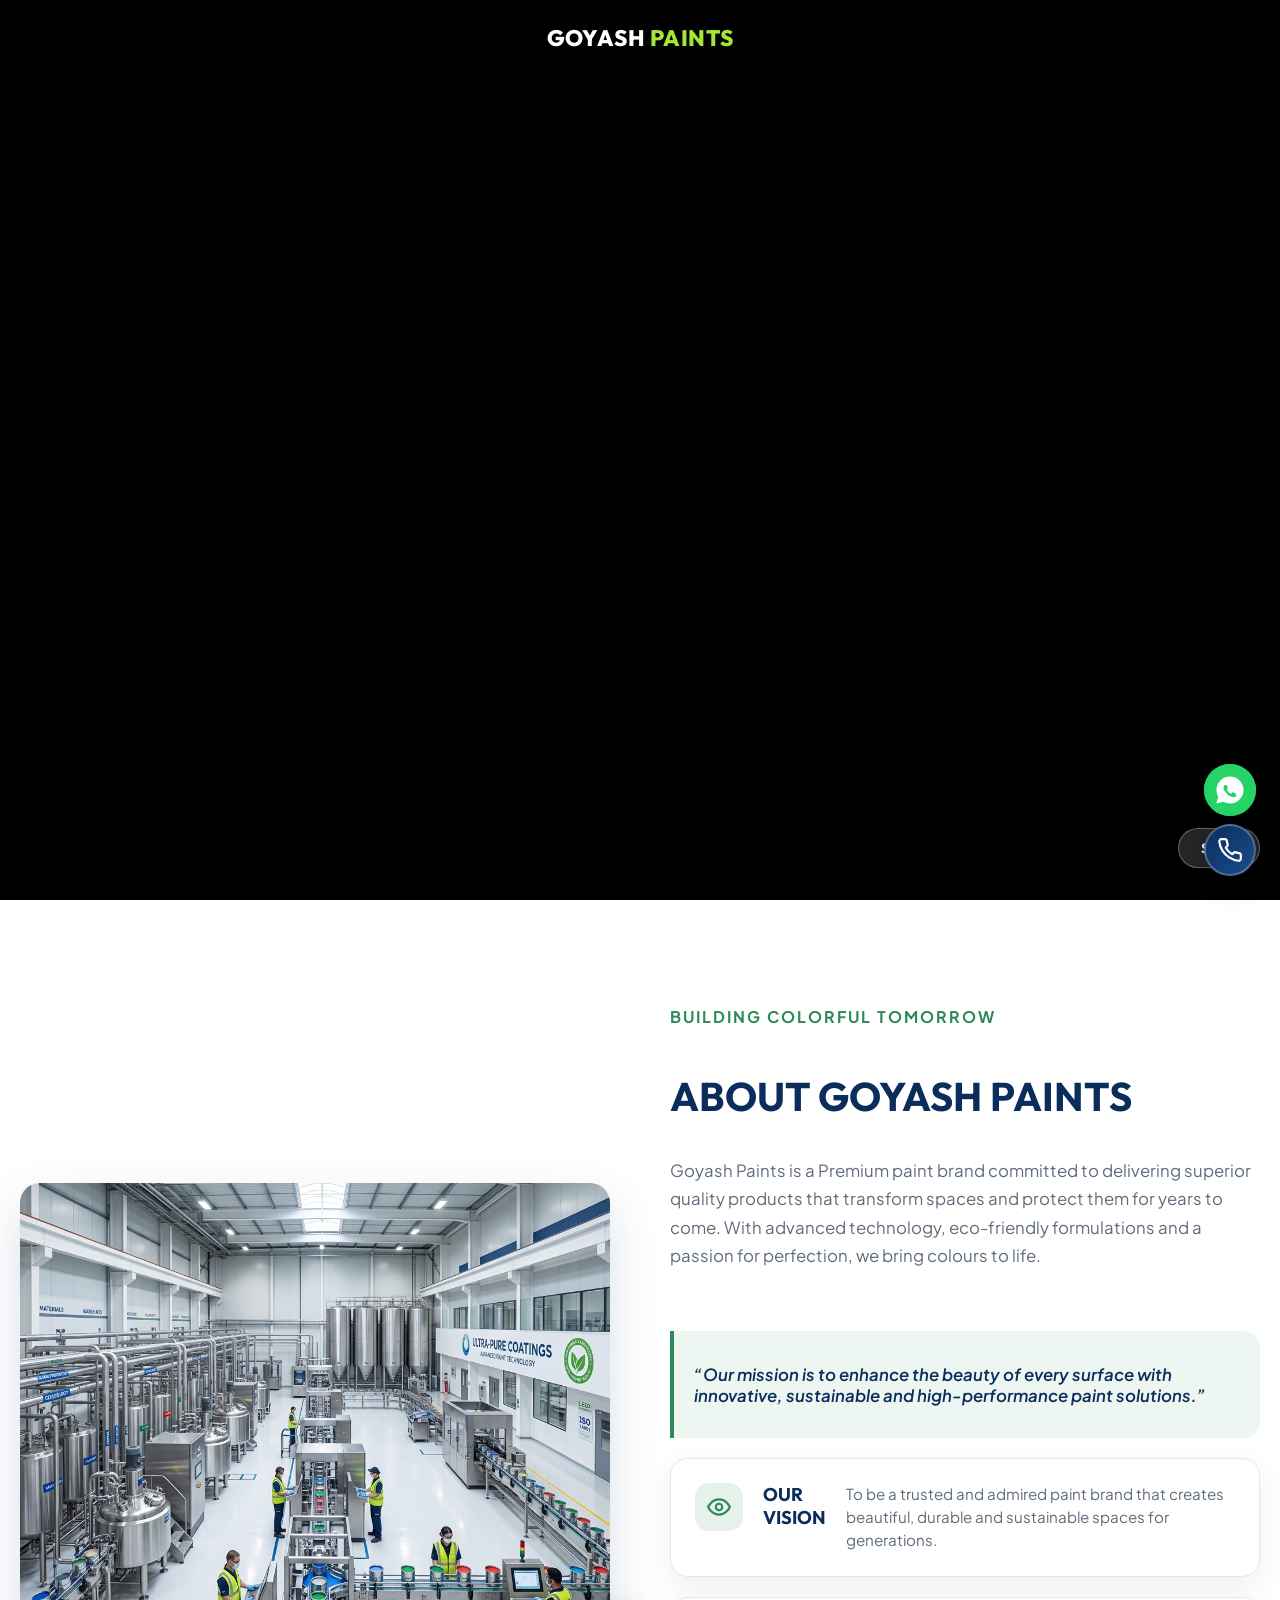
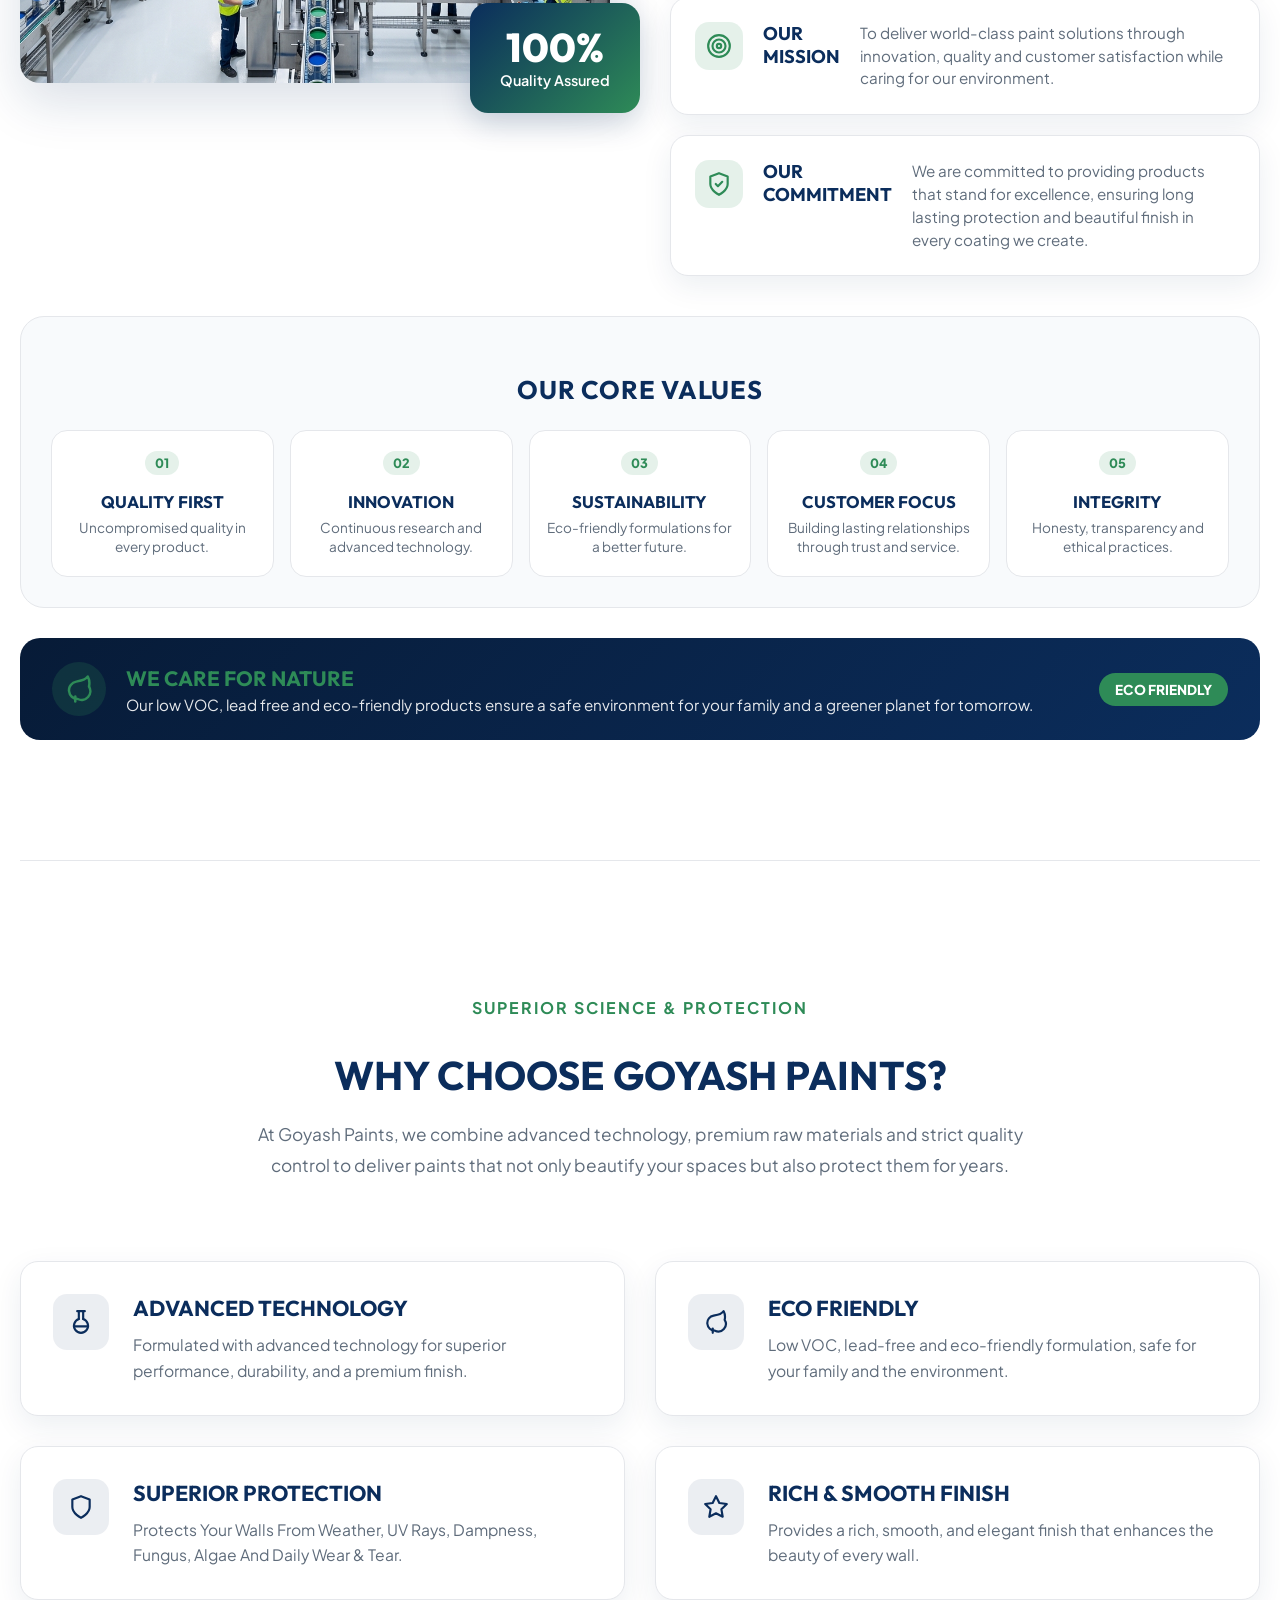
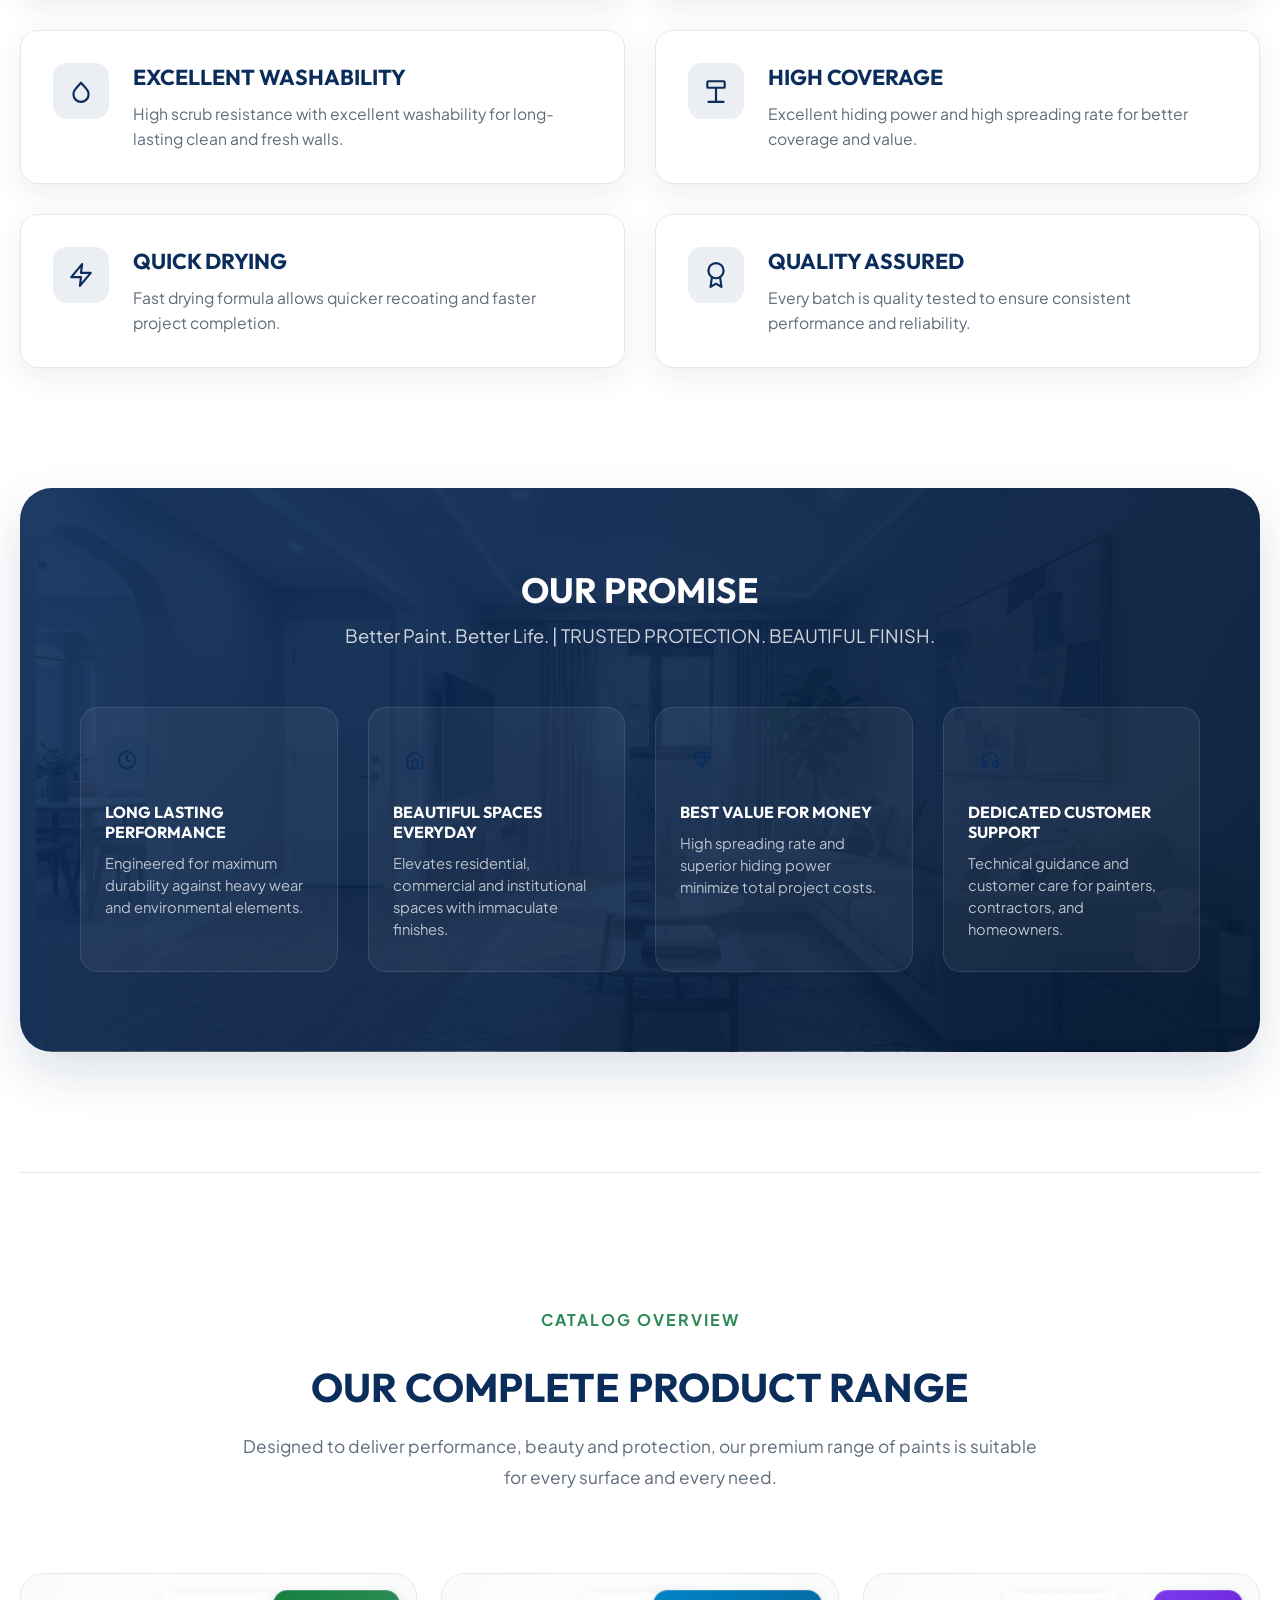
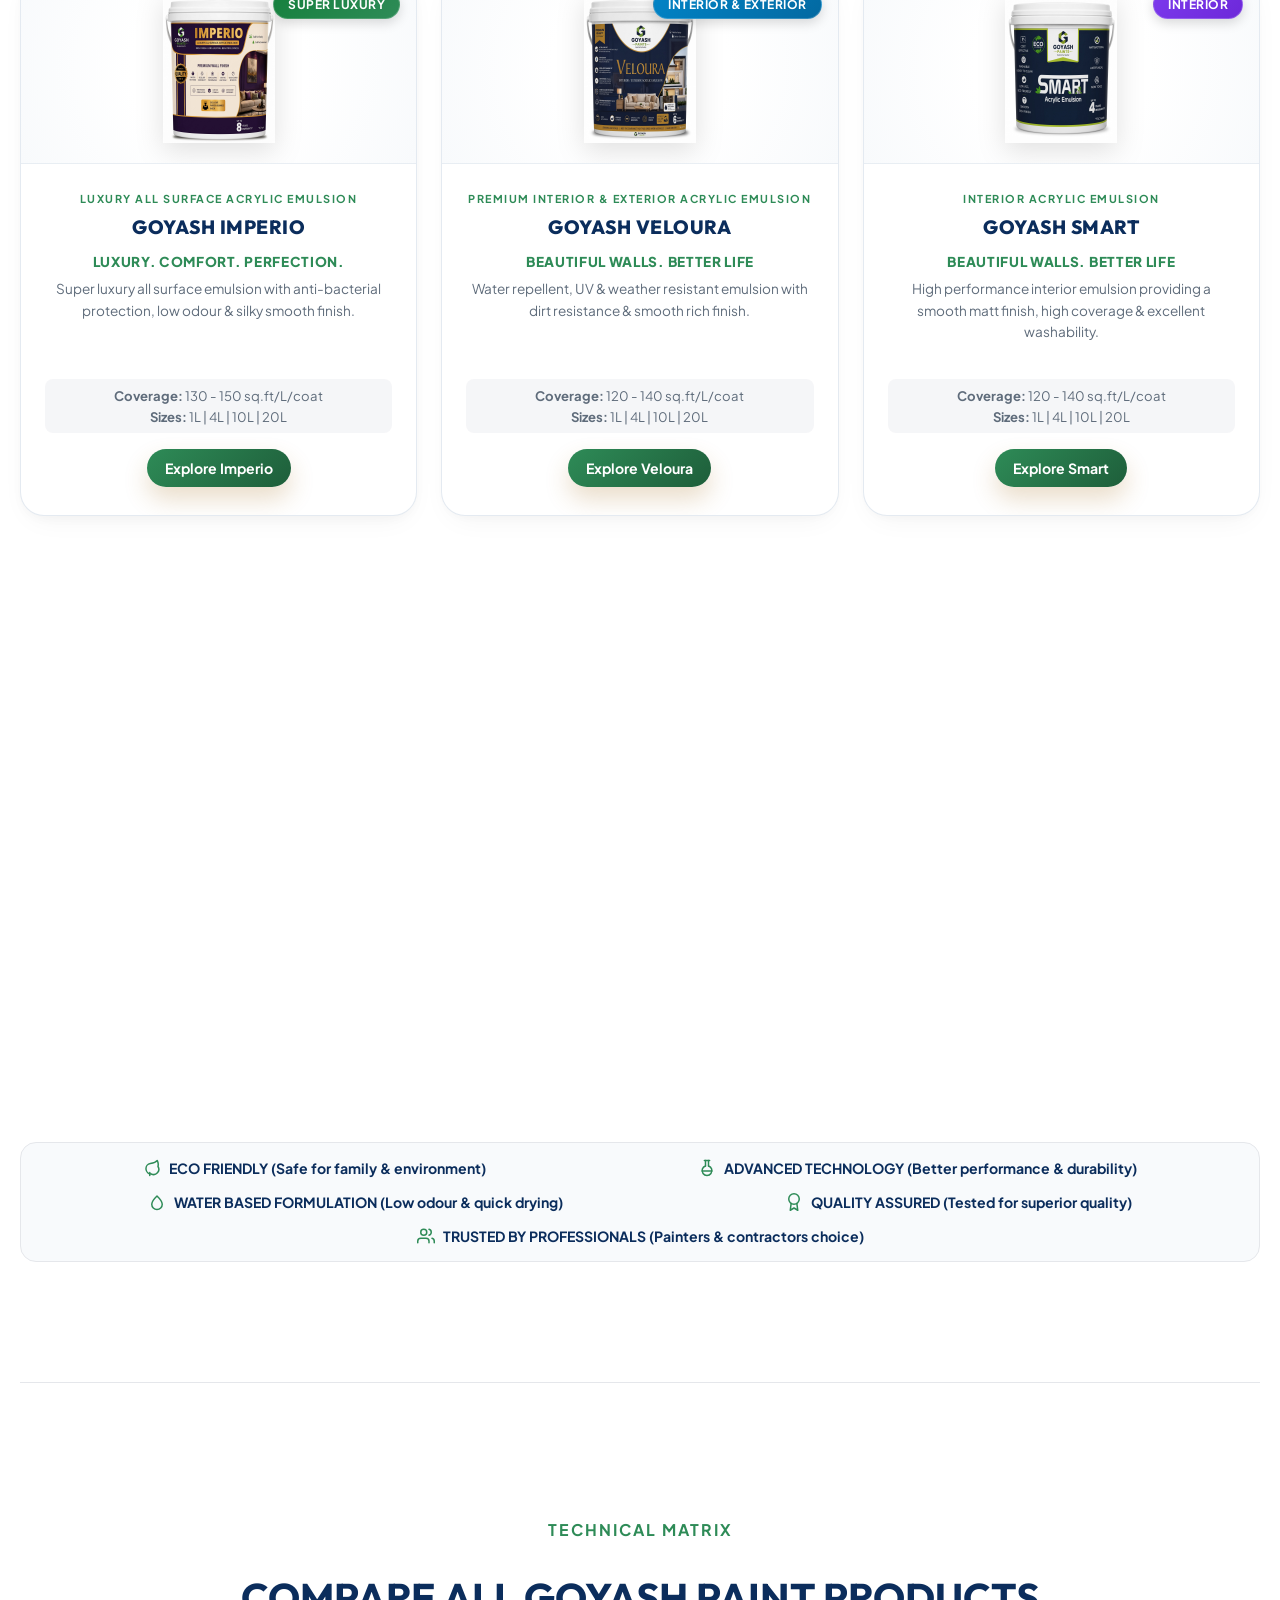
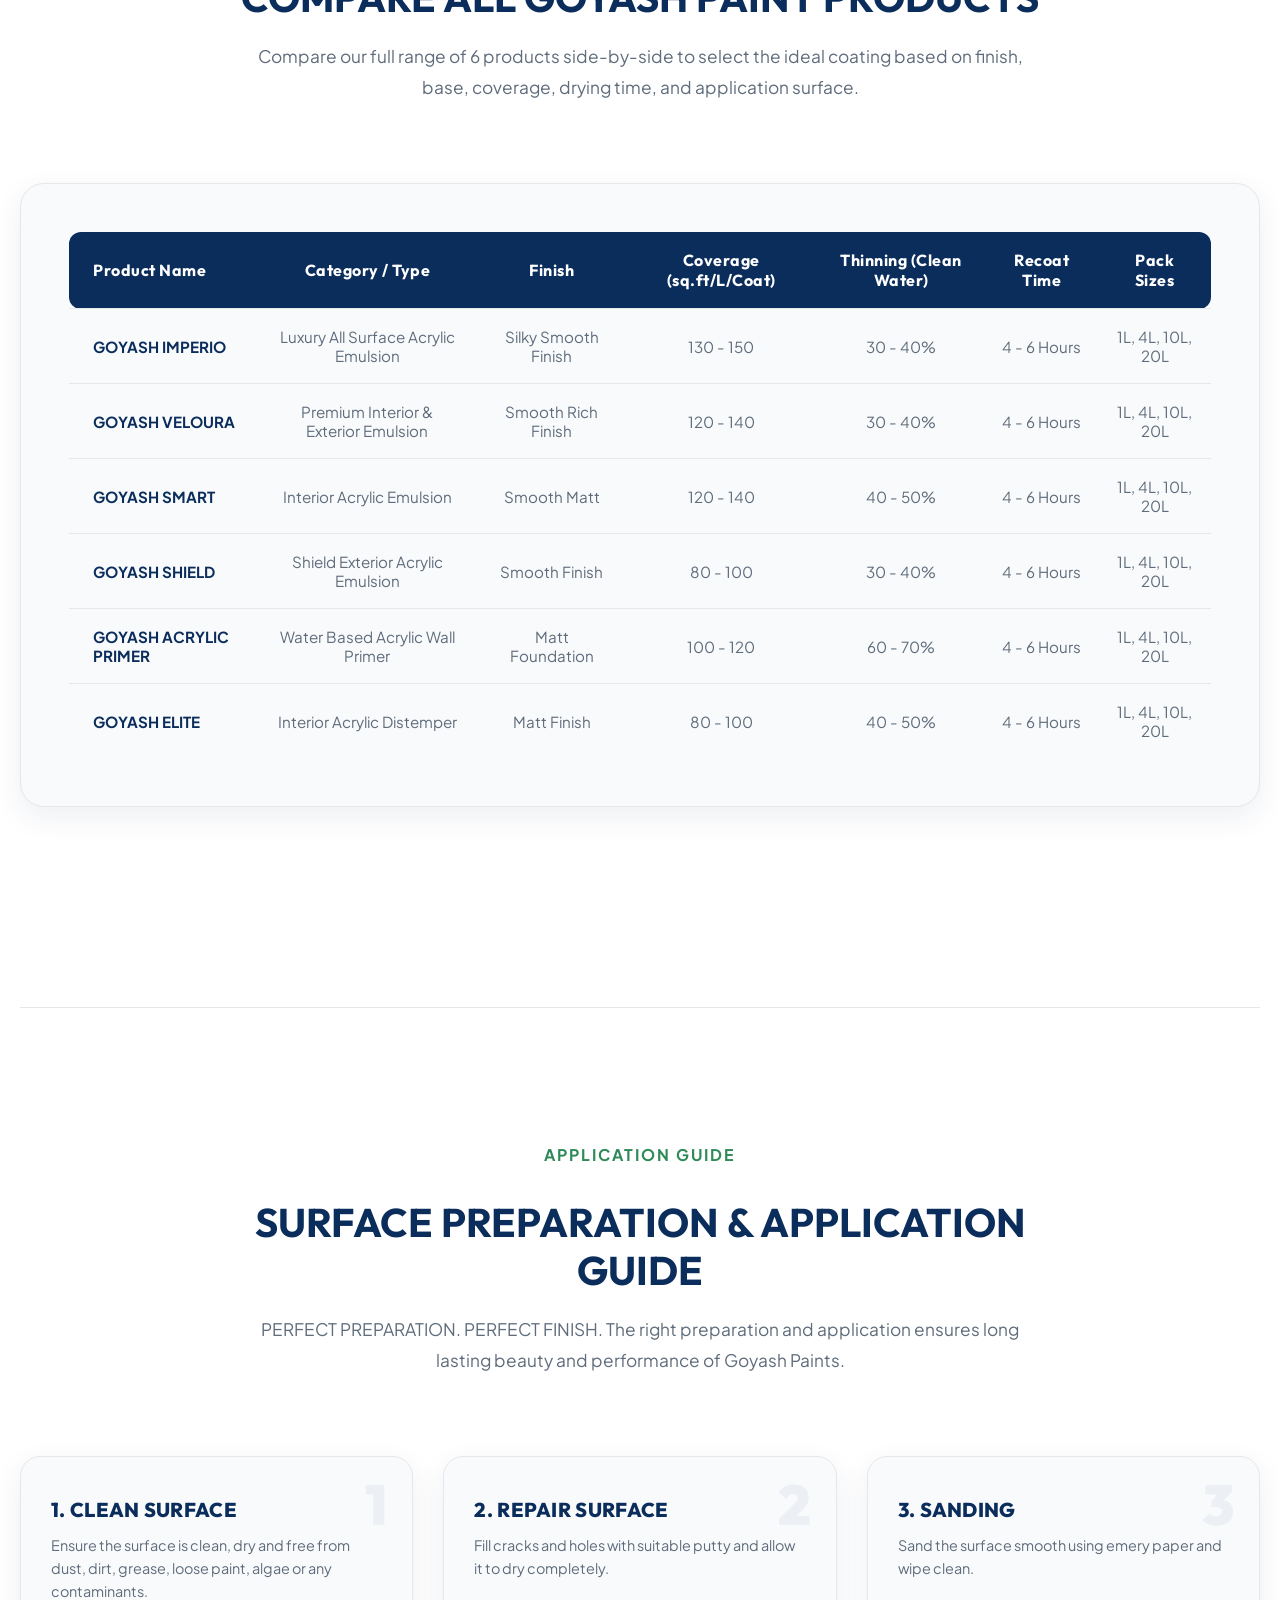
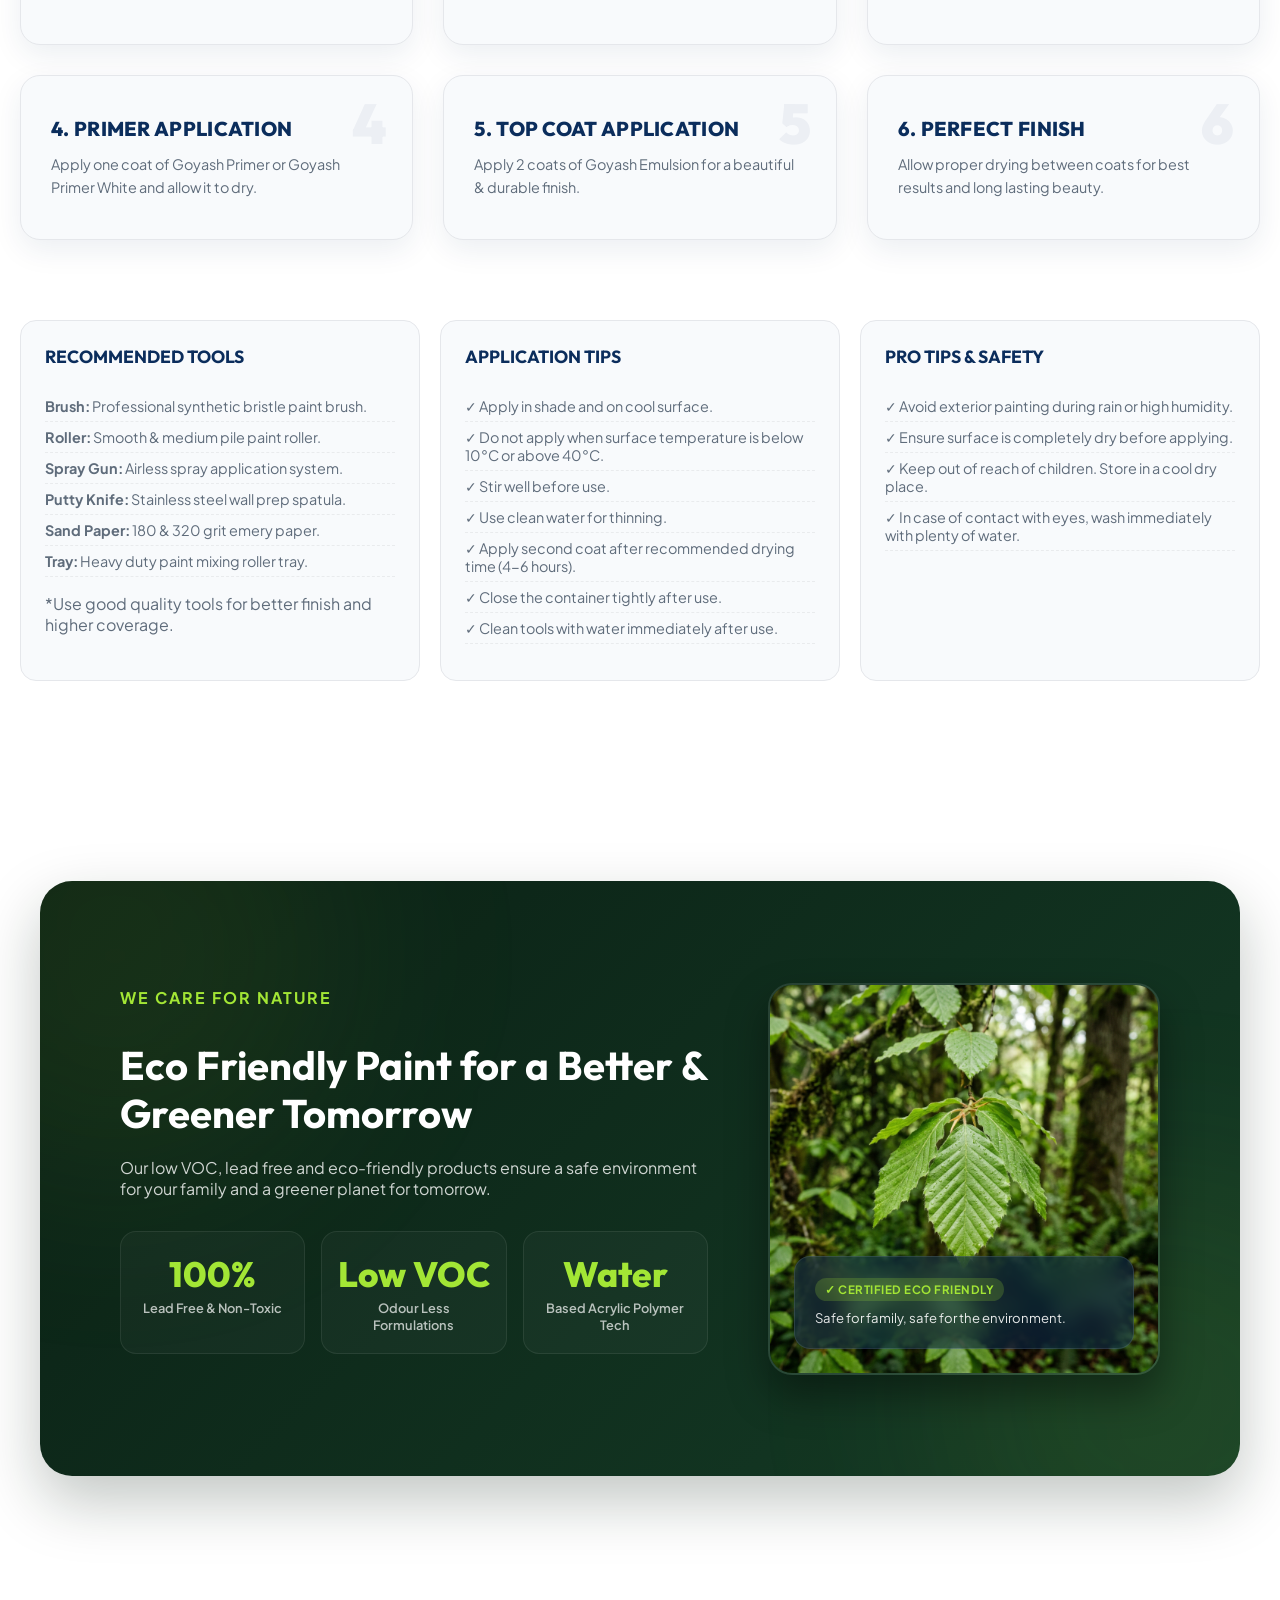
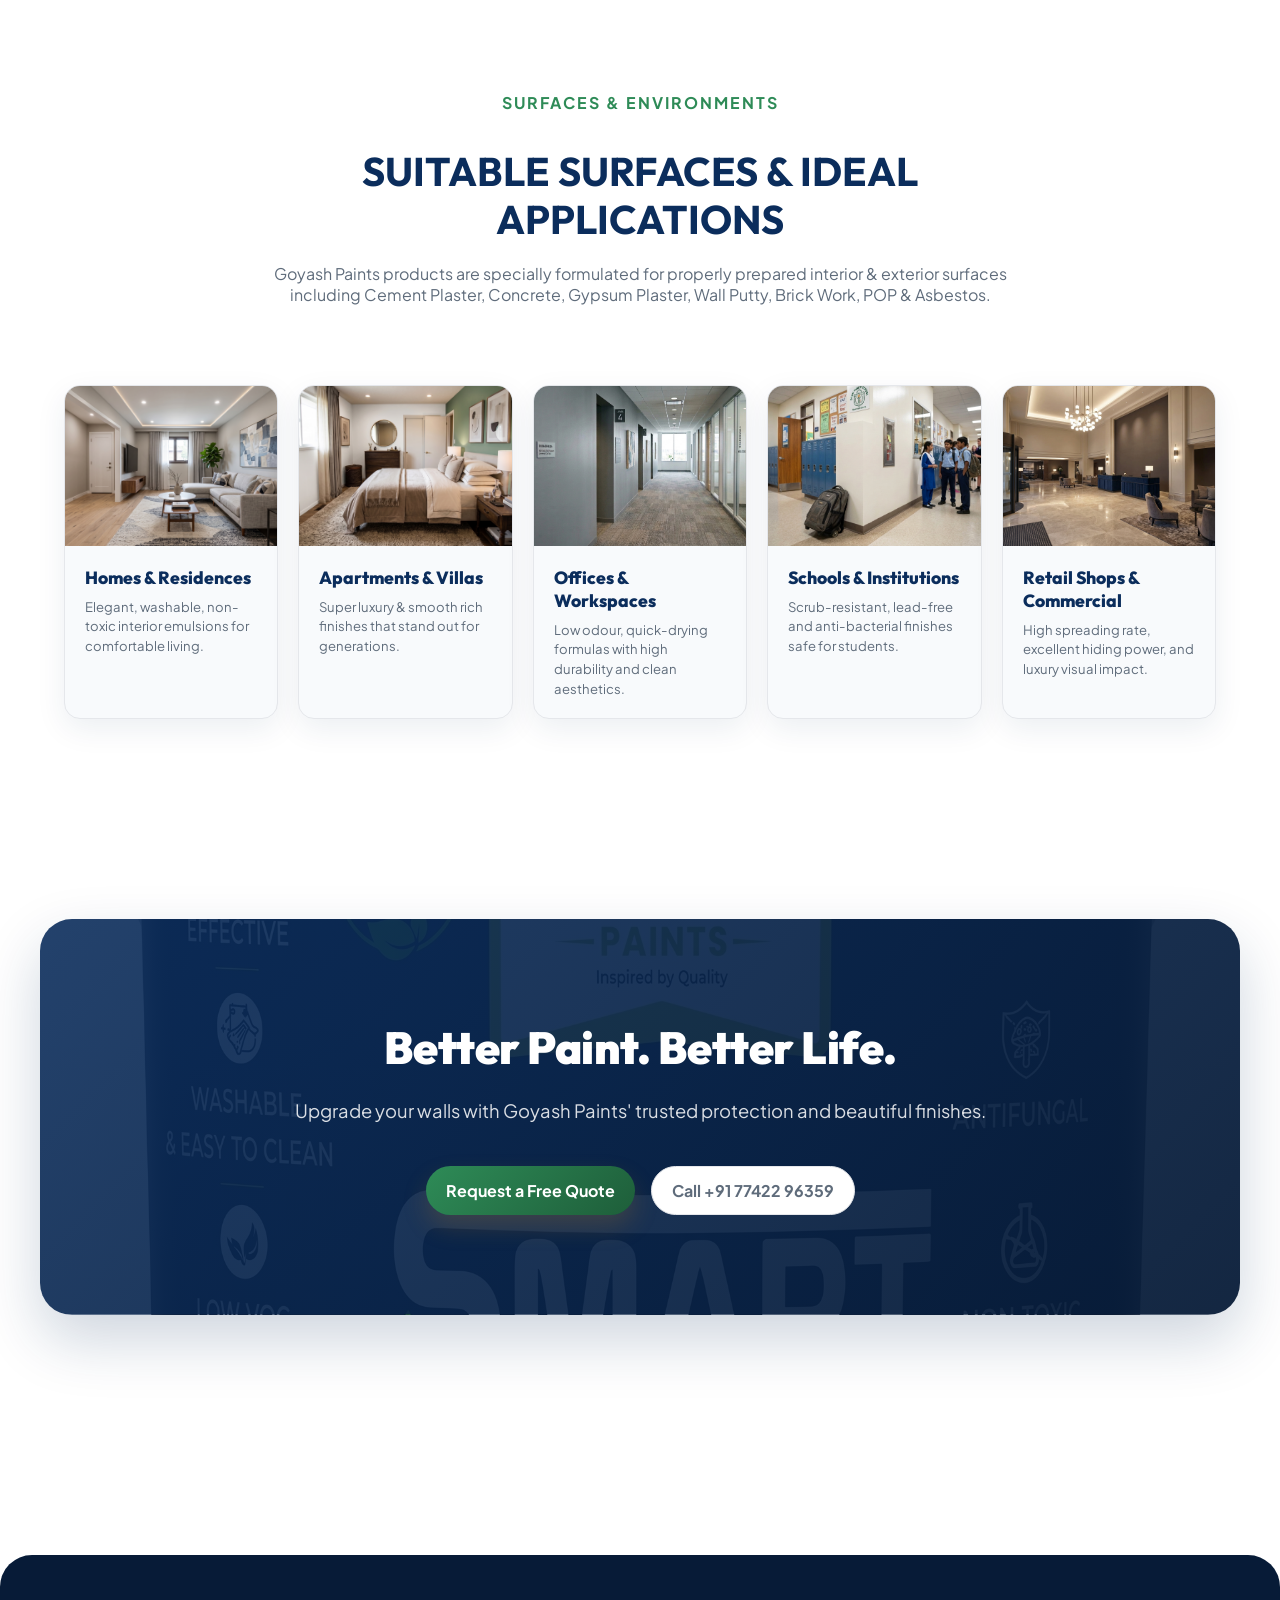
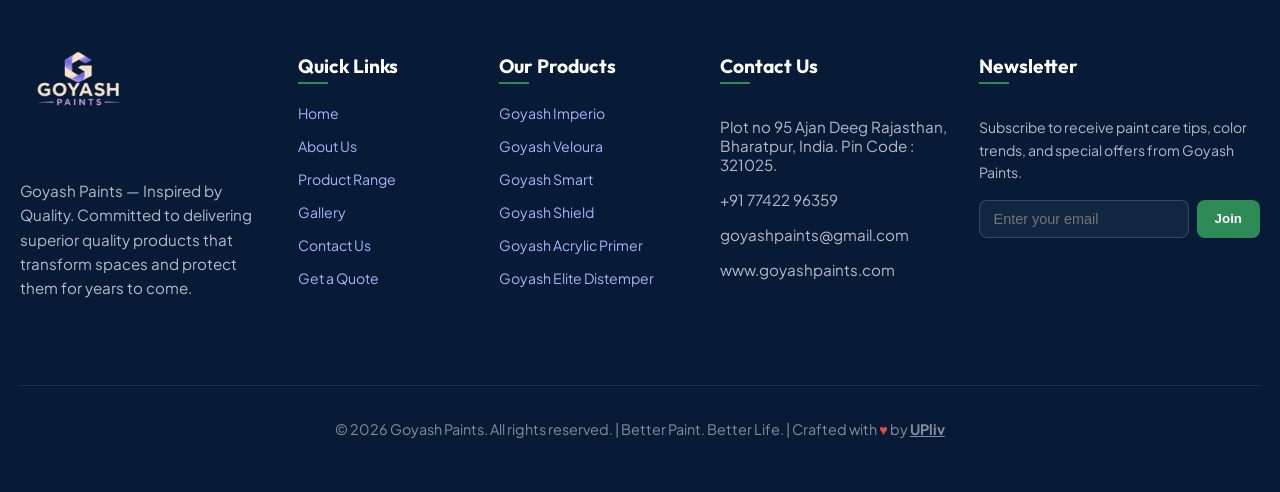
==== index.html @ 4bd23e5a "Link UPliv text in footer to www.theupliv.com across all pages" ====
<!DOCTYPE html>
<html lang="en">
  <head>
    <meta charset="UTF-8" />
    <meta name="viewport" content="width=device-width, initial-scale=1.0" />
    <title>Goyash Paints | Premium Paint Solutions | Inspired by Quality</title>
    <meta
      name="description"
      content="Goyash Paints offers premium paint solutions for beautiful spaces and lasting protection. Explore interior emulsions, exterior coatings, distempers, and acrylic wall primers."
    />
    <link rel="preconnect" href="https://fonts.googleapis.com" />
    <link rel="preconnect" href="https://fonts.gstatic.com" crossorigin />
    <link
      href="https://fonts.googleapis.com/css2?family=Outfit:wght@300;400;500;600;700;800;900&family=Plus+Jakarta+Sans:wght@300;400;500;600;700;800&display=swap"
      rel="stylesheet"
    />
    <link rel="stylesheet" href="styles.css" />
    <link rel="icon" type="image/jpeg" href="favicon.jpeg" />
  </head>
  <body>

    <!-- ═══════════════════════════════════════════
         SPLASH SCREEN
    ═══════════════════════════════════════════ -->
    <div id="splash-screen" role="dialog" aria-label="Goyash Paints intro">
      <video id="splash-video"
             autoplay
             muted
             playsinline
             preload="auto"
             aria-hidden="true">
        <source src="Splash screen Video.mp4" type="video/mp4">
      </video>
      <div id="splash-progress"></div>
      <div id="splash-logo" aria-hidden="true">
        <span>GOYASH <em>PAINTS</em></span>
      </div>
      <button id="splash-skip" aria-label="Skip intro">Skip ›</button>
    </div>

    <script>
      (function () {
        var splash   = document.getElementById('splash-screen');
        var video    = document.getElementById('splash-video');
        var progress = document.getElementById('splash-progress');
        var skipBtn  = document.getElementById('splash-skip');

        function dismiss() {
          if (!splash) return;
          splash.classList.add('hidden');
          document.body.style.overflow = '';
          setTimeout(function () { splash.remove(); }, 750);
        }

        document.body.style.overflow = 'hidden';

        if (video) {
          video.addEventListener('timeupdate', function () {
            if (video.duration) {
              var pct = (video.currentTime / video.duration) * 100;
              progress.style.width = pct + '%';
              progress.style.transitionDuration = '0.25s';
            }
          });
          video.addEventListener('ended', dismiss);
          video.addEventListener('error', function () {
            setTimeout(dismiss, 3000);
          });
        }
        if (skipBtn) skipBtn.addEventListener('click', dismiss);
      })();
    </script>

    <!-- Premium Navigation Header -->
    <header class="main-header">
      <nav class="navbar">
        <div class="nav-container">
          <a href="index.html" class="nav-logo" aria-label="Goyash Paints Home">
            <img src="original-logo.jpeg" alt="Goyash Paints Logo" class="logo-img" />
          </a>
          <ul class="nav-menu">
            <li><a href="index.html" class="active">Home</a></li>
            <li><a href="about.html">About</a></li>
            <li><a href="products.html">Products</a></li>
            <li><a href="projects.html">Projects</a></li>
            <li><a href="contact.html">Contact</a></li>
          </ul>
          <div class="nav-actions">
            <a href="quote.html" class="btn-nav">Get a Quote</a>
          </div>
        </div>
      </nav>
    </header>

    <div class="page-shell">
      <!-- Section 1 - Hero Banner (Page 1 PDF) -->
      <!-- Section 1 - Brand & Product Showcase Hero (New Carousel Model) -->
      <section class="hero product-hero-section" id="home">
        <div class="hero-content">
          <p class="eyebrow">
            <svg xmlns="http://www.w3.org/2000/svg" width="16" height="16" viewBox="0 0 24 24" fill="none" stroke="currentColor" stroke-width="2" stroke-linecap="round" stroke-linejoin="round"><path d="M12 22s8-4 8-10V5l-8-3-8 3v7c0 6 8 10 8 10z"></path></svg>
            Inspired by Quality • Trusted Protection
          </p>
          <h1>NEXT-GENERATION PAINTS FOR LUXURY HOMES &amp; BUILDINGS</h1>
          <p class="hero-copy">
            Transform and protect your spaces with Goyash Paints. Formulated with advanced pure acrylic copolymers, low VOC standards, and anti-bacterial protection for brilliant colors and long-lasting durability.
          </p>

          <div class="hero-actions">
            <a class="btn btn-primary" href="products.html">Explore Product Range</a>
            <a class="btn btn-secondary" href="quote.html">Get Paint Estimate</a>
          </div>

          <div class="hero-badges" aria-label="Key Highlights">
            <span>
              <svg xmlns="http://www.w3.org/2000/svg" viewBox="0 0 24 24" fill="none" stroke="currentColor" stroke-width="2" stroke-linecap="round" stroke-linejoin="round"><path d="M12 22s8-4 8-10V5l-8-3-8 3v7c0 6 8 10 8 10z"></path></svg>
              Anti-Bacterial Protection
            </span>
            <span>
              <svg xmlns="http://www.w3.org/2000/svg" viewBox="0 0 24 24" fill="none" stroke="currentColor" stroke-width="2" stroke-linecap="round" stroke-linejoin="round"><polygon points="12 2 15.09 8.26 22 9.27 17 14.14 18.18 21.02 12 17.77 5.82 21.02 7 14.14 2 9.27 8.91 8.26 12 2"></polygon></svg>
              100% Scrub Washable
            </span>
            <span>
              <svg xmlns="http://www.w3.org/2000/svg" viewBox="0 0 24 24" fill="none" stroke="currentColor" stroke-width="2" stroke-linecap="round" stroke-linejoin="round"><path d="M11 20A7 7 0 0 1 9.8 6.1C15.5 5 17 4.48 19 2c1 2 2 3.5 1 8a7 7 0 0 1-9 10z"></path><path d="M9 22v-4"></path></svg>
              Eco Friendly &amp; Low VOC
            </span>
            <span>
              <svg xmlns="http://www.w3.org/2000/svg" viewBox="0 0 24 24" fill="none" stroke="currentColor" stroke-width="2" stroke-linecap="round" stroke-linejoin="round"><path d="M12 22a7 7 0 0 0 7-7c0-4.3-7-11-7-11S5 10.7 5 15a7 7 0 0 0 7 7z"></path></svg>
              Water Based Technology
            </span>
          </div>
        </div>

        <!-- Product Carousel Card Container -->
        <div class="hero-carousel-wrapper" aria-label="Goyash Paint Product Showcase Carousel">
          <div class="carousel-glow"></div>
          
          <!-- Prev / Next Control Arrows -->
          <button type="button" class="carousel-nav-btn prev-btn" id="hero-prev-btn" aria-label="Previous Product">
            <svg xmlns="http://www.w3.org/2000/svg" viewBox="0 0 24 24" fill="none" stroke="currentColor" stroke-width="2.5" stroke-linecap="round" stroke-linejoin="round"><polyline points="15 18 9 12 15 6"></polyline></svg>
          </button>
          <button type="button" class="carousel-nav-btn next-btn" id="hero-next-btn" aria-label="Next Product">
            <svg xmlns="http://www.w3.org/2000/svg" viewBox="0 0 24 24" fill="none" stroke="currentColor" stroke-width="2.5" stroke-linecap="round" stroke-linejoin="round"><polyline points="9 18 15 12 9 6"></polyline></svg>
          </button>

          <div class="product-carousel-frame">
            
            <!-- Slide 1: IMPERIO -->
            <div class="hero-slide active" data-slide-index="0">
              <div class="hero-product-card">
                <div class="hero-product-badge luxury-badge">Super Luxury</div>
                <div class="hero-product-img-wrap">
                  <img src="Hero Image 4.jpg?v=6" alt="Goyash Imperio Luxury Paint Bucket" class="hero-product-img" />
                </div>
                <div class="hero-product-info">
                  <span class="hero-product-category">LUXURY ALL SURFACE ACRYLIC EMULSION</span>
                  <h3 class="hero-product-name">GOYASH IMPERIO</h3>
                  <p class="hero-product-tagline">LUXURY. COMFORT. PERFECTION.</p>
                  <div class="hero-product-specs">
                    <span>Coverage: 130-150 sq.ft/L</span>
                    <span>Sizes: 1L | 4L | 10L | 20L</span>
                  </div>
                  <a href="products.html#imperio" class="btn btn-primary btn-sm">Explore Imperio &rarr;</a>
                </div>
              </div>
            </div>

            <!-- Slide 2: VELOURA -->
            <div class="hero-slide" data-slide-index="1">
              <div class="hero-product-card">
                <div class="hero-product-badge premium-badge">Interior &amp; Exterior</div>
                <div class="hero-product-img-wrap">
                  <img src="GOYASH VELOURA.jpeg?v=8" alt="Goyash Veloura Paint Bucket" class="hero-product-img" />
                </div>
                <div class="hero-product-info">
                  <span class="hero-product-category">PREMIUM INTERIOR &amp; EXTERIOR EMULSION</span>
                  <h3 class="hero-product-name">GOYASH VELOURA</h3>
                  <p class="hero-product-tagline">BEAUTIFUL WALLS. BETTER LIFE</p>
                  <div class="hero-product-specs">
                    <span>Coverage: 120-140 sq.ft/L</span>
                    <span>Sizes: 1L | 4L | 10L | 20L</span>
                  </div>
                  <a href="products.html#veloura" class="btn btn-primary btn-sm">Explore Veloura &rarr;</a>
                </div>
              </div>
            </div>

            <!-- Slide 3: SMART -->
            <div class="hero-slide" data-slide-index="2">
              <div class="hero-product-card">
                <div class="hero-product-badge interior-badge">Interior Finish</div>
                <div class="hero-product-img-wrap">
                  <img src="Hero image.jpeg?v=6" alt="Goyash Smart Interior Emulsion" class="hero-product-img" />
                </div>
                <div class="hero-product-info">
                  <span class="hero-product-category">INTERIOR ACRYLIC EMULSION</span>
                  <h3 class="hero-product-name">GOYASH SMART</h3>
                  <p class="hero-product-tagline">SMOOTH MATT. HIGH HIDING.</p>
                  <div class="hero-product-specs">
                    <span>Coverage: 120-140 sq.ft/L</span>
                    <span>Sizes: 1L | 4L | 10L | 20L</span>
                  </div>
                  <a href="products.html#smart" class="btn btn-primary btn-sm">Explore Smart &rarr;</a>
                </div>
              </div>
            </div>

            <!-- Slide 4: SHIELD -->
            <div class="hero-slide" data-slide-index="3">
              <div class="hero-product-card">
                <div class="hero-product-badge exterior-badge">Exterior Weather Shield</div>
                <div class="hero-product-img-wrap">
                  <img src="Hero Image1.jpeg?v=6" alt="Goyash Shield Exterior Emulsion" class="hero-product-img" />
                </div>
                <div class="hero-product-info">
                  <span class="hero-product-category">ACRYLIC EXTERIOR EMULSION</span>
                  <h3 class="hero-product-name">GOYASH SHIELD</h3>
                  <p class="hero-product-tagline">PROTECTION THAT LASTS. BEAUTY THAT STAYS.</p>
                  <div class="hero-product-specs">
                    <span>Coverage: 80-100 sq.ft/L</span>
                    <span>Sizes: 1L | 4L | 10L | 20L</span>
                  </div>
                  <a href="products.html#shield" class="btn btn-primary btn-sm">Explore Shield &rarr;</a>
                </div>
              </div>
            </div>

            <!-- Slide 5: PRIMER WHITE -->
            <div class="hero-slide" data-slide-index="4">
              <div class="hero-product-card">
                <div class="hero-product-badge primer-badge">Wall Primer</div>
                <div class="hero-product-img-wrap">
                  <img src="GOYASH ACRYLIC PRIMER.jpg?v=7" alt="Goyash Acrylic Primer White" class="hero-product-img" />
                </div>
                <div class="hero-product-info">
                  <span class="hero-product-category">WATER BASED ACRYLIC WALL PRIMER</span>
                  <h3 class="hero-product-name">GOYASH ACRYLIC PRIMER</h3>
                  <p class="hero-product-tagline">STRONG BASE. PERFECT FINISH.</p>
                  <div class="hero-product-specs">
                    <span>Coverage: 100-120 sq.ft/L</span>
                    <span>Sizes: 1L | 4L | 10L | 20L</span>
                  </div>
                  <a href="products.html#primer" class="btn btn-primary btn-sm">Explore Primer &rarr;</a>
                </div>
              </div>
            </div>

            <!-- Slide 6: ELITE -->
            <div class="hero-slide" data-slide-index="5">
              <div class="hero-product-card">
                <div class="hero-product-badge distemper-badge">Distemper</div>
                <div class="hero-product-img-wrap">
                  <img src="GOYASH ELITE.jpeg?v=7" alt="Goyash Elite Distemper" class="hero-product-img" />
                </div>
                <div class="hero-product-info">
                  <span class="hero-product-category">ACRYLIC DISTEMPER FOR HOMES</span>
                  <h3 class="hero-product-name">GOYASH ELITE</h3>
                  <p class="hero-product-tagline">ECONOMICAL. SMOOTH MATT.</p>
                  <div class="hero-product-specs">
                    <span>Coverage: 80-100 sq.ft/L</span>
                    <span>Sizes: 1L | 4L | 10L | 20L</span>
                  </div>
                  <a href="products.html#elite" class="btn btn-primary btn-sm">Explore Elite &rarr;</a>
                </div>
              </div>
            </div>

          </div>

          <!-- Slide Indicator Dots -->
          <div class="slide-dots" aria-label="Product carousel slide indicators"></div>
        </div>
      </section>

      <!-- Trust Strip (Page 1 PDF Badges) -->
      <section class="trust-strip" aria-label="Brand Highlights">
        <div class="trust-item">
          <svg xmlns="http://www.w3.org/2000/svg" viewBox="0 0 24 24" fill="none" stroke="currentColor" stroke-width="2" stroke-linecap="round" stroke-linejoin="round"><path d="M10 2v7.31"></path><path d="M14 2v7.31"></path><path d="M8.5 2h7"></path><path d="M14 9.3a6.5 6.5 0 1 1-4 0"></path><path d="M5.52 16h12.96"></path></svg>
          Advanced Technology
        </div>
        <div class="trust-item">
          <svg xmlns="http://www.w3.org/2000/svg" viewBox="0 0 24 24" fill="none" stroke="currentColor" stroke-width="2" stroke-linecap="round" stroke-linejoin="round"><circle cx="12" cy="8" r="7"></circle><path d="M8.21 13.89 7 23l5-3 5 3-1.21-9.12"></path></svg>
          Superior Quality
        </div>
        <div class="trust-item">
          <svg xmlns="http://www.w3.org/2000/svg" viewBox="0 0 24 24" fill="none" stroke="currentColor" stroke-width="2" stroke-linecap="round" stroke-linejoin="round"><rect x="4" y="3" width="16" height="6" rx="1"></rect><path d="M12 9v13"></path><path d="M5 22h14"></path></svg>
          Easy Application
        </div>
        <div class="trust-item">
          <svg xmlns="http://www.w3.org/2000/svg" viewBox="0 0 24 24" fill="none" stroke="currentColor" stroke-width="2" stroke-linecap="round" stroke-linejoin="round"><path d="M6 3h12l4 6-10 12L2 9z"></path><path d="M11 3 8 9l4 12 4-12-3-6"></path><path d="M2 9h20"></path></svg>
          Best Value for Money
        </div>
        <div class="trust-item">
          <svg xmlns="http://www.w3.org/2000/svg" viewBox="0 0 24 24" fill="none" stroke="currentColor" stroke-width="2" stroke-linecap="round" stroke-linejoin="round"><path d="M11 20A7 7 0 0 1 9.8 6.1C15.5 5 17 4.48 19 2c1 2 2 3.5 1 8a7 7 0 0 1-9 10z"></path><path d="M9 22v-4"></path></svg>
          100% Eco Friendly
        </div>
        <div class="trust-item">
          <svg xmlns="http://www.w3.org/2000/svg" viewBox="0 0 24 24" fill="none" stroke="currentColor" stroke-width="2" stroke-linecap="round" stroke-linejoin="round"><path d="M16 21v-2a4 4 0 0 0-4-4H5a4 4 0 0 0-4 4v2"></path><circle cx="9" cy="7" r="4"></circle><path d="M23 21v-2a4 4 0 0 0-3-3.87"></path><path d="M16 3.13a4 4 0 0 1 0 7.75"></path></svg>
          Trusted by Professionals
        </div>
      </section>

      <!-- Section 2 - About Goyash Paints (Page 2 PDF) -->
      <section class="about-section" id="about" aria-label="About Goyash Paints">
        <div class="about-container">
          <div class="about-visual">
            <img src="factory_image.png" alt="Goyash Paints Modern Manufacturing Plant" class="about-image" />
            <div class="about-badge">
              <span class="badge-num">100%</span>
              <span class="badge-lbl">Quality Assured</span>
            </div>
          </div>
          
          <div class="about-content">
            <p class="section-eyebrow">Building Colorful Tomorrow</p>
            <h2 class="section-title">ABOUT GOYASH PAINTS</h2>
            <p class="section-copy">
              Goyash Paints is a Premium paint brand committed to delivering superior quality products that transform spaces and protect them for years to come. With advanced technology, eco-friendly formulations and a passion for perfection, we bring colours to life.
            </p>

            <blockquote class="mission-quote-box">
              <p>“Our mission is to enhance the beauty of every surface with innovative, sustainable and high-performance paint solutions.”</p>
            </blockquote>
            
            <div class="about-cards">
              <div class="about-card fade-in-card" style="--card-index: 1;">
                <div class="card-icon">
                  <svg xmlns="http://www.w3.org/2000/svg" viewBox="0 0 24 24" fill="none" stroke="currentColor" stroke-width="2" stroke-linecap="round" stroke-linejoin="round">
                    <path d="M2 12s3-7 10-7 10 7 10 7-3 7-10 7-10-7-10-7z"></path>
                    <circle cx="12" cy="12" r="3"></circle>
                  </svg>
                </div>
                <h3>OUR VISION</h3>
                <p>To be a trusted and admired paint brand that creates beautiful, durable and sustainable spaces for generations.</p>
              </div>
              
              <div class="about-card fade-in-card" style="--card-index: 2;">
                <div class="card-icon">
                  <svg xmlns="http://www.w3.org/2000/svg" viewBox="0 0 24 24" fill="none" stroke="currentColor" stroke-width="2" stroke-linecap="round" stroke-linejoin="round">
                    <circle cx="12" cy="12" r="10"></circle>
                    <circle cx="12" cy="12" r="6"></circle>
                    <circle cx="12" cy="12" r="2"></circle>
                  </svg>
                </div>
                <h3>OUR MISSION</h3>
                <p>To deliver world-class paint solutions through innovation, quality and customer satisfaction while caring for our environment.</p>
              </div>
              
              <div class="about-card fade-in-card" style="--card-index: 3;">
                <div class="card-icon">
                  <svg xmlns="http://www.w3.org/2000/svg" viewBox="0 0 24 24" fill="none" stroke="currentColor" stroke-width="2" stroke-linecap="round" stroke-linejoin="round">
                    <path d="M12 22s8-4 8-10V5l-8-3-8 3v7c0 6 8 10 8 10z"></path>
                    <path d="m9 12 2 2 4-4"></path>
                  </svg>
                </div>
                <h3>OUR COMMITMENT</h3>
                <p>We are committed to providing products that stand for excellence, ensuring long lasting protection and beautiful finish in every coating we create.</p>
              </div>
            </div>
          </div>
        </div>

        <!-- OUR CORE VALUES (Page 2 PDF) -->
        <div class="core-values-wrapper fade-in-card" style="--card-index: 1;">
          <h3 class="core-values-title">OUR CORE VALUES</h3>
          <div class="core-values-grid">
            <div class="value-card">
              <span class="value-tag">01</span>
              <h4>QUALITY FIRST</h4>
              <p>Uncompromised quality in every product.</p>
            </div>
            <div class="value-card">
              <span class="value-tag">02</span>
              <h4>INNOVATION</h4>
              <p>Continuous research and advanced technology.</p>
            </div>
            <div class="value-card">
              <span class="value-tag">03</span>
              <h4>SUSTAINABILITY</h4>
              <p>Eco-friendly formulations for a better future.</p>
            </div>
            <div class="value-card">
              <span class="value-tag">04</span>
              <h4>CUSTOMER FOCUS</h4>
              <p>Building lasting relationships through trust and service.</p>
            </div>
            <div class="value-card">
              <span class="value-tag">05</span>
              <h4>INTEGRITY</h4>
              <p>Honesty, transparency and ethical practices.</p>
            </div>
          </div>
        </div>

        <!-- WE CARE FOR NATURE Banner (Page 2 PDF) -->
        <div class="nature-banner fade-in-card" style="--card-index: 1;">
          <div class="nature-icon">
            <svg xmlns="http://www.w3.org/2000/svg" viewBox="0 0 24 24" fill="none" stroke="currentColor" stroke-width="2" stroke-linecap="round" stroke-linejoin="round"><path d="M11 20A7 7 0 0 1 9.8 6.1C15.5 5 17 4.48 19 2c1 2 2 3.5 1 8a7 7 0 0 1-9 10z"></path><path d="M9 22v-4"></path></svg>
          </div>
          <div class="nature-text">
            <h4>WE CARE FOR NATURE</h4>
            <p>Our low VOC, lead free and eco-friendly products ensure a safe environment for your family and a greener planet for tomorrow.</p>
          </div>
          <span class="eco-badge">ECO FRIENDLY</span>
        </div>
      </section>

      <!-- Section 3 - Why Choose Goyash Paints (Page 3 PDF) -->
      <section class="why-choose-section" id="why-choose" aria-label="Why Choose Goyash Paints">
        <div class="why-choose-header">
          <p class="section-eyebrow">Superior Science &amp; Protection</p>
          <h2 class="section-title">WHY CHOOSE GOYASH PAINTS?</h2>
          <p class="section-description">
            At Goyash Paints, we combine advanced technology, premium raw materials and strict quality control to deliver paints that not only beautify your spaces but also protect them for years.
          </p>
        </div>

        <div class="features-grid">
          <!-- Card 1 -->
          <div class="feature-card fade-in-card" style="--card-index: 1;">
            <div class="card-icon">
              <svg xmlns="http://www.w3.org/2000/svg" viewBox="0 0 24 24" fill="none" stroke="currentColor" stroke-width="2" stroke-linecap="round" stroke-linejoin="round"><path d="M10 2v7.31"></path><path d="M14 2v7.31"></path><path d="M8.5 2h7"></path><path d="M14 9.3a6.5 6.5 0 1 1-4 0"></path><path d="M5.52 16h12.96"></path></svg>
            </div>
            <div class="feature-content">
              <h3>ADVANCED TECHNOLOGY</h3>
              <p>Formulated with advanced technology for superior performance, durability, and a premium finish.</p>
            </div>
          </div>

          <!-- Card 2 -->
          <div class="feature-card fade-in-card" style="--card-index: 2;">
            <div class="card-icon">
              <svg xmlns="http://www.w3.org/2000/svg" viewBox="0 0 24 24" fill="none" stroke="currentColor" stroke-width="2" stroke-linecap="round" stroke-linejoin="round"><path d="M11 20A7 7 0 0 1 9.8 6.1C15.5 5 17 4.48 19 2c1 2 2 3.5 1 8a7 7 0 0 1-9 10z"></path><path d="M9 22v-4"></path></svg>
            </div>
            <div class="feature-content">
              <h3>ECO FRIENDLY</h3>
              <p>Low VOC, lead-free and eco-friendly formulation, safe for your family and the environment.</p>
            </div>
          </div>

          <!-- Card 3 -->
          <div class="feature-card fade-in-card" style="--card-index: 3;">
            <div class="card-icon">
              <svg xmlns="http://www.w3.org/2000/svg" viewBox="0 0 24 24" fill="none" stroke="currentColor" stroke-width="2" stroke-linecap="round" stroke-linejoin="round"><path d="M12 22s8-4 8-10V5l-8-3-8 3v7c0 6 8 10 8 10z"></path></svg>
            </div>
            <div class="feature-content">
              <h3>SUPERIOR PROTECTION</h3>
              <p>Protects Your Walls From Weather, UV Rays, Dampness, Fungus, Algae And Daily Wear &amp; Tear.</p>
            </div>
          </div>

          <!-- Card 4 -->
          <div class="feature-card fade-in-card" style="--card-index: 4;">
            <div class="card-icon">
              <svg xmlns="http://www.w3.org/2000/svg" viewBox="0 0 24 24" fill="none" stroke="currentColor" stroke-width="2" stroke-linecap="round" stroke-linejoin="round"><polygon points="12 2 15.09 8.26 22 9.27 17 14.14 18.18 21.02 12 17.77 5.82 21.02 7 14.14 2 9.27 8.91 8.26 12 2"></polygon></svg>
            </div>
            <div class="feature-content">
              <h3>RICH &amp; SMOOTH FINISH</h3>
              <p>Provides a rich, smooth, and elegant finish that enhances the beauty of every wall.</p>
            </div>
          </div>

          <!-- Card 5 -->
          <div class="feature-card fade-in-card" style="--card-index: 5;">
            <div class="card-icon">
              <svg xmlns="http://www.w3.org/2000/svg" viewBox="0 0 24 24" fill="none" stroke="currentColor" stroke-width="2" stroke-linecap="round" stroke-linejoin="round"><path d="M12 22a7 7 0 0 0 7-7c0-2-1-3.9-2.3-5.3L12 4.4 7.3 9.7C6 11.1 5 13 5 15a7 7 0 0 0 7 7z"></path></svg>
            </div>
            <div class="feature-content">
              <h3>EXCELLENT WASHABILITY</h3>
              <p>High scrub resistance with excellent washability for long-lasting clean and fresh walls.</p>
            </div>
          </div>

          <!-- Card 6 -->
          <div class="feature-card fade-in-card" style="--card-index: 6;">
            <div class="card-icon">
              <svg xmlns="http://www.w3.org/2000/svg" viewBox="0 0 24 24" fill="none" stroke="currentColor" stroke-width="2" stroke-linecap="round" stroke-linejoin="round"><rect x="4" y="3" width="16" height="6" rx="1"></rect><path d="M12 9v13"></path><path d="M5 22h14"></path></svg>
            </div>
            <div class="feature-content">
              <h3>HIGH COVERAGE</h3>
              <p>Excellent hiding power and high spreading rate for better coverage and value.</p>
            </div>
          </div>

          <!-- Card 7 -->
          <div class="feature-card fade-in-card" style="--card-index: 7;">
            <div class="card-icon">
              <svg xmlns="http://www.w3.org/2000/svg" viewBox="0 0 24 24" fill="none" stroke="currentColor" stroke-width="2" stroke-linecap="round" stroke-linejoin="round"><polygon points="13 2 3 14 12 14 11 22 21 10 12 10 13 2"></polygon></svg>
            </div>
            <div class="feature-content">
              <h3>QUICK DRYING</h3>
              <p>Fast drying formula allows quicker recoating and faster project completion.</p>
            </div>
          </div>

          <!-- Card 8 -->
          <div class="feature-card fade-in-card" style="--card-index: 8;">
            <div class="card-icon">
              <svg xmlns="http://www.w3.org/2000/svg" viewBox="0 0 24 24" fill="none" stroke="currentColor" stroke-width="2" stroke-linecap="round" stroke-linejoin="round"><circle cx="12" cy="8" r="7"></circle><path d="M8.21 13.89 7 23l5-3 5 3-1.21-9.12"></path></svg>
            </div>
            <div class="feature-content">
              <h3>QUALITY ASSURED</h3>
              <p>Every batch is quality tested to ensure consistent performance and reliability.</p>
            </div>
          </div>
        </div>

        <!-- OUR PROMISE (Page 3 PDF) -->
        <div class="promise-banner">
          <div class="promise-header">
            <h3>OUR PROMISE</h3>
            <p>Better Paint. Better Life. | TRUSTED PROTECTION. BEAUTIFUL FINISH.</p>
          </div>
          
          <div class="promise-grid">
            <div class="promise-card fade-in-card" style="--card-index: 1;">
              <div class="promise-icon">
                <svg xmlns="http://www.w3.org/2000/svg" viewBox="0 0 24 24" fill="none" stroke="currentColor" stroke-width="2" stroke-linecap="round" stroke-linejoin="round"><circle cx="12" cy="12" r="10"></circle><polyline points="12 6 12 12 16 14"></polyline></svg>
              </div>
              <div class="promise-content">
                <h4>LONG LASTING PERFORMANCE</h4>
                <p>Engineered for maximum durability against heavy wear and environmental elements.</p>
              </div>
            </div>

            <div class="promise-card fade-in-card" style="--card-index: 2;">
              <div class="promise-icon">
                <svg xmlns="http://www.w3.org/2000/svg" viewBox="0 0 24 24" fill="none" stroke="currentColor" stroke-width="2" stroke-linecap="round" stroke-linejoin="round"><path d="m3 9 9-7 9 7v11a2 2 0 0 1-2 2H5a2 2 0 0 1-2-2z"></path><polyline points="9 22 9 12 15 12 15 22"></polyline></svg>
              </div>
              <div class="promise-content">
                <h4>BEAUTIFUL SPACES EVERYDAY</h4>
                <p>Elevates residential, commercial and institutional spaces with immaculate finishes.</p>
              </div>
            </div>

            <div class="promise-card fade-in-card" style="--card-index: 3;">
              <div class="promise-icon">
                <svg xmlns="http://www.w3.org/2000/svg" viewBox="0 0 24 24" fill="none" stroke="currentColor" stroke-width="2" stroke-linecap="round" stroke-linejoin="round"><path d="M6 3h12l4 6-10 12L2 9z"></path><path d="M11 3 8 9l4 12 4-12-3-6"></path><path d="M2 9h20"></path></svg>
              </div>
              <div class="promise-content">
                <h4>BEST VALUE FOR MONEY</h4>
                <p>High spreading rate and superior hiding power minimize total project costs.</p>
              </div>
            </div>

            <div class="promise-card fade-in-card" style="--card-index: 4;">
              <div class="promise-icon">
                <svg xmlns="http://www.w3.org/2000/svg" viewBox="0 0 24 24" fill="none" stroke="currentColor" stroke-width="2" stroke-linecap="round" stroke-linejoin="round"><path d="M3 18v-6a9 9 0 0 1 18 0v6"></path><path d="M21 19a2 2 0 0 1-2 2h-1a2 2 0 0 1-2-2v-3a2 2 0 0 1 2-2h3zM3 19a2 2 0 0 0 2 2h1a2 2 0 0 0 2-2v-3a2 2 0 0 0-2-2H3z"></path></svg>
              </div>
              <div class="promise-content">
                <h4>DEDICATED CUSTOMER SUPPORT</h4>
                <p>Technical guidance and customer care for painters, contractors, and homeowners.</p>
              </div>
            </div>
          </div>
        </div>
      </section>

      <!-- Section 4 - Complete Product Range (Pages 4 - 10 PDF) -->
      <section class="products-section" id="products" aria-label="Our Product Range">
        <div class="products-header">
          <p class="section-eyebrow">Catalog Overview</p>
          <h2 class="section-title">OUR COMPLETE PRODUCT RANGE</h2>
          <p class="section-description">
            Designed to deliver performance, beauty and protection, our premium range of paints is suitable for every surface and every need.
          </p>
        </div>

        <div class="products-grid products-6-grid">
          <!-- Card 1 - IMPERIO -->
          <div class="product-card fade-in-card" style="--card-index: 1;">
            <div class="product-visual">
              <img src="Hero Image 4.jpg?v=4" alt="Goyash Imperio Luxury All Surface Acrylic Emulsion" class="product-image" />
              <span class="product-category-badge luxury-badge">Super Luxury</span>
            </div>
            <div class="product-content">
              <span class="category-name">LUXURY ALL SURFACE ACRYLIC EMULSION</span>
              <h3>GOYASH IMPERIO</h3>
              <p class="product-slogan">LUXURY. COMFORT. PERFECTION.</p>
              <p class="tagline">Super luxury all surface emulsion with anti-bacterial protection, low odour &amp; silky smooth finish.</p>
              <div class="product-specs-mini">
                <span><strong>Coverage:</strong> 130 - 150 sq.ft/L/coat</span>
                <span><strong>Sizes:</strong> 1L | 4L | 10L | 20L</span>
              </div>
              <a href="products.html#imperio" class="btn btn-primary btn-product">Explore Imperio</a>
            </div>
          </div>

          <!-- Card 2 - VELOURA -->
          <div class="product-card fade-in-card" style="--card-index: 2;">
            <div class="product-visual">
              <img src="GOYASH VELOURA.jpeg?v=8" alt="Goyash Veloura Premium Interior &amp; Exterior Emulsion" class="product-image" />
              <span class="product-category-badge premium-badge">Interior &amp; Exterior</span>
            </div>
            <div class="product-content">
              <span class="category-name">PREMIUM INTERIOR &amp; EXTERIOR ACRYLIC EMULSION</span>
              <h3>GOYASH VELOURA</h3>
              <p class="product-slogan">BEAUTIFUL WALLS. BETTER LIFE</p>
              <p class="tagline">Water repellent, UV &amp; weather resistant emulsion with dirt resistance &amp; smooth rich finish.</p>
              <div class="product-specs-mini">
                <span><strong>Coverage:</strong> 120 - 140 sq.ft/L/coat</span>
                <span><strong>Sizes:</strong> 1L | 4L | 10L | 20L</span>
              </div>
              <a href="products.html#veloura" class="btn btn-primary btn-product">Explore Veloura</a>
            </div>
          </div>

          <!-- Card 3 - SMART -->
          <div class="product-card fade-in-card" style="--card-index: 3;">
            <div class="product-visual">
              <img src="Hero image.jpeg?v=4" alt="Goyash Smart Interior Acrylic Emulsion" class="product-image" />
              <span class="product-category-badge interior-badge">Interior</span>
            </div>
            <div class="product-content">
              <span class="category-name">INTERIOR ACRYLIC EMULSION</span>
              <h3>GOYASH SMART</h3>
              <p class="product-slogan">BEAUTIFUL WALLS. BETTER LIFE</p>
              <p class="tagline">High performance interior emulsion providing a smooth matt finish, high coverage &amp; excellent washability.</p>
              <div class="product-specs-mini">
                <span><strong>Coverage:</strong> 120 - 140 sq.ft/L/coat</span>
                <span><strong>Sizes:</strong> 1L | 4L | 10L | 20L</span>
              </div>
              <a href="products.html#smart" class="btn btn-primary btn-product">Explore Smart</a>
            </div>
          </div>

          <!-- Card 4 - SHIELD -->
          <div class="product-card fade-in-card" style="--card-index: 4;">
            <div class="product-visual">
              <img src="Hero Image1.jpeg?v=4" alt="Goyash Shield Exterior Acrylic Emulsion" class="product-image" />
              <span class="product-category-badge exterior-badge">Exterior Finish</span>
            </div>
            <div class="product-content">
              <span class="category-name">ACRYLIC EMULSION (PREMIUM EXTERIOR FINISH)</span>
              <h3>GOYASH SHIELD</h3>
              <p class="product-slogan">PROTECTION THAT LASTS, BEAUTY THAT STAYS</p>
              <p class="tagline">Weather resistant, alkali &amp; water resistant exterior paint with fungus/algae protection &amp; low VOC.</p>
              <div class="product-specs-mini">
                <span><strong>Coverage:</strong> 80 - 100 sq.ft/L/coat</span>
                <span><strong>Sizes:</strong> 1L | 4L | 10L | 20L</span>
              </div>
              <a href="products.html#shield" class="btn btn-primary btn-product">Explore Shield</a>
            </div>
          </div>

          <!-- Card 5 - ACRYLIC PRIMER WHITE -->
          <div class="product-card fade-in-card" style="--card-index: 5;">
            <div class="product-visual">
              <img src="GOYASH ACRYLIC PRIMER.jpg?v=7" alt="Goyash Acrylic Primer White" class="product-image" />
              <span class="product-category-badge primer-badge">Wall Primer</span>
            </div>
            <div class="product-content">
              <span class="category-name">WATER BASED ACRYLIC WALL PRIMER</span>
              <h3>GOYASH ACRYLIC PRIMER</h3>
              <p class="product-slogan">STRONG BASE. PERFECT FINISH.</p>
              <p class="tagline">Premium quality water-based primer delivering strong adhesion, uniform finish &amp; alkali resistance.</p>
              <div class="product-specs-mini">
                <span><strong>Coverage:</strong> 100 - 120 sq.ft/L/coat</span>
                <span><strong>Sizes:</strong> 1L | 4L | 10L | 20L</span>
              </div>
              <a href="products.html#primer" class="btn btn-primary btn-product">Explore Primer</a>
            </div>
          </div>

          <!-- Card 6 - ELITE -->
          <div class="product-card fade-in-card" style="--card-index: 6;">
            <div class="product-visual">
              <img src="GOYASH ELITE.jpeg?v=7" alt="Goyash Elite Acrylic Distemper" class="product-image" />
              <span class="product-category-badge distemper-badge">Distemper</span>
            </div>
            <div class="product-content">
              <span class="category-name">ACRYLIC DISTEMPER (WALL FINISH FOR HOMES)</span>
              <h3>GOYASH ELITE</h3>
              <p class="product-slogan">BEAUTIFUL WALLS. BETTER LIFE</p>
              <p class="tagline">Economy water-thinnable distemper for interior walls &amp; ceilings with smooth matt finish &amp; high hiding.</p>
              <div class="product-specs-mini">
                <span><strong>Coverage:</strong> 80 - 100 sq.ft/L/coat</span>
                <span><strong>Sizes:</strong> 1L | 4L | 10L | 20L</span>
              </div>
              <a href="products.html#elite" class="btn btn-primary btn-product">Explore Elite</a>
            </div>
          </div>
        </div>

        <!-- Product Footer Bar (Page 4 PDF) -->
        <div class="product-bar-strip">
          <div>
            <svg xmlns="http://www.w3.org/2000/svg" viewBox="0 0 24 24" fill="none" stroke="currentColor" stroke-width="2" stroke-linecap="round" stroke-linejoin="round"><path d="M11 20A7 7 0 0 1 9.8 6.1C15.5 5 17 4.48 19 2c1 2 2 3.5 1 8a7 7 0 0 1-9 10z"></path><path d="M9 22v-4"></path></svg>
            ECO FRIENDLY (Safe for family &amp; environment)
          </div>
          <div>
            <svg xmlns="http://www.w3.org/2000/svg" viewBox="0 0 24 24" fill="none" stroke="currentColor" stroke-width="2" stroke-linecap="round" stroke-linejoin="round"><path d="M10 2v7.31"></path><path d="M14 2v7.31"></path><path d="M8.5 2h7"></path><path d="M14 9.3a6.5 6.5 0 1 1-4 0"></path><path d="M5.52 16h12.96"></path></svg>
            ADVANCED TECHNOLOGY (Better performance &amp; durability)
          </div>
          <div>
            <svg xmlns="http://www.w3.org/2000/svg" viewBox="0 0 24 24" fill="none" stroke="currentColor" stroke-width="2" stroke-linecap="round" stroke-linejoin="round"><path d="M12 22a7 7 0 0 0 7-7c0-4.3-7-11-7-11S5 10.7 5 15a7 7 0 0 0 7 7z"></path></svg>
            WATER BASED FORMULATION (Low odour &amp; quick drying)
          </div>
          <div>
            <svg xmlns="http://www.w3.org/2000/svg" viewBox="0 0 24 24" fill="none" stroke="currentColor" stroke-width="2" stroke-linecap="round" stroke-linejoin="round"><circle cx="12" cy="8" r="7"></circle><path d="M8.21 13.89 7 23l5-3 5 3-1.21-9.12"></path></svg>
            QUALITY ASSURED (Tested for superior quality)
          </div>
          <div>
            <svg xmlns="http://www.w3.org/2000/svg" viewBox="0 0 24 24" fill="none" stroke="currentColor" stroke-width="2" stroke-linecap="round" stroke-linejoin="round"><path d="M16 21v-2a4 4 0 0 0-4-4H5a4 4 0 0 0-4 4v2"></path><circle cx="9" cy="7" r="4"></circle><path d="M23 21v-2a4 4 0 0 0-3-3.87"></path><path d="M16 3.13a4 4 0 0 1 0 7.75"></path></svg>
            TRUSTED BY PROFESSIONALS (Painters &amp; contractors choice)
          </div>
        </div>
      </section>

      <!-- Section 5 - Complete Product Comparison Matrix -->
      <section class="comparison-section" id="comparison" aria-label="Compare All Paint Solutions">
        <div class="comparison-header">
          <p class="section-eyebrow">Technical Matrix</p>
          <h2 class="section-title">COMPARE ALL GOYASH PAINT PRODUCTS</h2>
          <p class="section-description">
            Compare our full range of 6 products side-by-side to select the ideal coating based on finish, base, coverage, drying time, and application surface.
          </p>
        </div>

        <div class="comparison-table-container fade-in-card" style="--card-index: 1;">
          <div class="table-responsive">
            <table class="detailed-comparison-table">
              <thead>
                <tr>
                  <th>Product Name</th>
                  <th>Category / Type</th>
                  <th>Finish</th>
                  <th>Coverage (sq.ft/L/Coat)</th>
                  <th>Thinning (Clean Water)</th>
                  <th>Recoat Time</th>
                  <th>Pack Sizes</th>
                </tr>
              </thead>
              <tbody>
                <tr>
                  <td><strong>GOYASH IMPERIO</strong></td>
                  <td>Luxury All Surface Acrylic Emulsion</td>
                  <td>Silky Smooth Finish</td>
                  <td>130 - 150</td>
                  <td>30 - 40%</td>
                  <td>4 - 6 Hours</td>
                  <td>1L, 4L, 10L, 20L</td>
                </tr>
                <tr>
                  <td><strong>GOYASH VELOURA</strong></td>
                  <td>Premium Interior &amp; Exterior Emulsion</td>
                  <td>Smooth Rich Finish</td>
                  <td>120 - 140</td>
                  <td>30 - 40%</td>
                  <td>4 - 6 Hours</td>
                  <td>1L, 4L, 10L, 20L</td>
                </tr>
                <tr>
                  <td><strong>GOYASH SMART</strong></td>
                  <td>Interior Acrylic Emulsion</td>
                  <td>Smooth Matt</td>
                  <td>120 - 140</td>
                  <td>40 - 50%</td>
                  <td>4 - 6 Hours</td>
                  <td>1L, 4L, 10L, 20L</td>
                </tr>
                <tr>
                  <td><strong>GOYASH SHIELD</strong></td>
                  <td>Shield Exterior Acrylic Emulsion</td>
                  <td>Smooth Finish</td>
                  <td>80 - 100</td>
                  <td>30 - 40%</td>
                  <td>4 - 6 Hours</td>
                  <td>1L, 4L, 10L, 20L</td>
                </tr>
                <tr>
                  <td><strong>GOYASH ACRYLIC PRIMER</strong></td>
                  <td>Water Based Acrylic Wall Primer</td>
                  <td>Matt Foundation</td>
                  <td>100 - 120</td>
                  <td>60 - 70%</td>
                  <td>4 - 6 Hours</td>
                  <td>1L, 4L, 10L, 20L</td>
                </tr>
                <tr>
                  <td><strong>GOYASH ELITE</strong></td>
                  <td>Interior Acrylic Distemper</td>
                  <td>Matt Finish</td>
                  <td>80 - 100</td>
                  <td>40 - 50%</td>
                  <td>4 - 6 Hours</td>
                  <td>1L, 4L, 10L, 20L</td>
                </tr>
              </tbody>
            </table>
          </div>
        </div>
      </section>

      <!-- Section 6 - Surface Preparation & Application Guide (Page 11 PDF) -->
      <section class="process-section" id="process" aria-label="Surface Preparation &amp; Application Guide">
        <div class="process-header">
          <p class="section-eyebrow">Application Guide</p>
          <h2 class="section-title">SURFACE PREPARATION &amp; APPLICATION GUIDE</h2>
          <p class="section-description">
            PERFECT PREPARATION. PERFECT FINISH. The right preparation and application ensures long lasting beauty and performance of Goyash Paints.
          </p>
        </div>

        <!-- Step-by-Step Process Grid -->
        <div class="process-timeline">
          <div class="timeline-step fade-in-card" style="--card-index: 1;">
            <div class="step-badge">1</div>
            <div class="step-content">
              <h3>1. CLEAN SURFACE</h3>
              <p class="step-desc">Ensure the surface is clean, dry and free from dust, dirt, grease, loose paint, algae or any contaminants.</p>
            </div>
          </div>

          <div class="timeline-step fade-in-card" style="--card-index: 2;">
            <div class="step-badge">2</div>
            <div class="step-content">
              <h3>2. REPAIR SURFACE</h3>
              <p class="step-desc">Fill cracks and holes with suitable putty and allow it to dry completely.</p>
            </div>
          </div>

          <div class="timeline-step fade-in-card" style="--card-index: 3;">
            <div class="step-badge">3</div>
            <div class="step-content">
              <h3>3. SANDING</h3>
              <p class="step-desc">Sand the surface smooth using emery paper and wipe clean.</p>
            </div>
          </div>

          <div class="timeline-step fade-in-card" style="--card-index: 4;">
            <div class="step-badge">4</div>
            <div class="step-content">
              <h3>4. PRIMER APPLICATION</h3>
              <p class="step-desc">Apply one coat of Goyash Primer or Goyash Primer White and allow it to dry.</p>
            </div>
          </div>

          <div class="timeline-step fade-in-card" style="--card-index: 5;">
            <div class="step-badge">5</div>
            <div class="step-content">
              <h3>5. TOP COAT APPLICATION</h3>
              <p class="step-desc">Apply 2 coats of Goyash Emulsion for a beautiful &amp; durable finish.</p>
            </div>
          </div>

          <div class="timeline-step fade-in-card" style="--card-index: 6;">
            <div class="step-badge">6</div>
            <div class="step-content">
              <h3>6. PERFECT FINISH</h3>
              <p class="step-desc">Allow proper drying between coats for best results and long lasting beauty.</p>
            </div>
          </div>
        </div>

        <!-- Application Tips & Tools (Page 11 PDF) -->
        <div class="app-guide-extra-grid fade-in-card" style="--card-index: 1;">
          <div class="app-guide-box">
            <h4>RECOMMENDED TOOLS</h4>
            <ul>
              <li><strong>Brush:</strong> Professional synthetic bristle paint brush.</li>
              <li><strong>Roller:</strong> Smooth &amp; medium pile paint roller.</li>
              <li><strong>Spray Gun:</strong> Airless spray application system.</li>
              <li><strong>Putty Knife:</strong> Stainless steel wall prep spatula.</li>
              <li><strong>Sand Paper:</strong> 180 &amp; 320 grit emery paper.</li>
              <li><strong>Tray:</strong> Heavy duty paint mixing roller tray.</li>
            </ul>
            <p class="helper-note">*Use good quality tools for better finish and higher coverage.</p>
          </div>

          <div class="app-guide-box">
            <h4>APPLICATION TIPS</h4>
            <ul>
              <li>✓ Apply in shade and on cool surface.</li>
              <li>✓ Do not apply when surface temperature is below 10°C or above 40°C.</li>
              <li>✓ Stir well before use.</li>
              <li>✓ Use clean water for thinning.</li>
              <li>✓ Apply second coat after recommended drying time (4-6 hours).</li>
              <li>✓ Close the container tightly after use.</li>
              <li>✓ Clean tools with water immediately after use.</li>
            </ul>
          </div>

          <div class="app-guide-box">
            <h4>PRO TIPS &amp; SAFETY</h4>
            <ul>
              <li>✓ Avoid exterior painting during rain or high humidity.</li>
              <li>✓ Ensure surface is completely dry before applying.</li>
              <li>✓ Keep out of reach of children. Store in a cool dry place.</li>
              <li>✓ In case of contact with eyes, wash immediately with plenty of water.</li>
            </ul>
          </div>
        </div>
      </section>

      <!-- Section 7 - Sustainability -->
      <section class="sustainability-section" id="sustainability" aria-label="Sustainability">
        <div class="sustainability-glow-1"></div>
        <div class="sustainability-glow-2"></div>
        
        <div class="sustainability-container">
          <div class="sustainability-content">
            <p class="section-eyebrow green-eyebrow">WE CARE FOR NATURE</p>
            <h2 class="section-title text-white">Eco Friendly Paint for a Better &amp; Greener Tomorrow</h2>
            <p class="section-description text-light">
              Our low VOC, lead free and eco-friendly products ensure a safe environment for your family and a greener planet for tomorrow.
            </p>
            
            <div class="sustainability-highlights">
              <div class="sustain-stat-card">
                <span class="stat-number">100%</span>
                <span class="stat-label">Lead Free &amp; Non-Toxic</span>
              </div>
              <div class="sustain-stat-card">
                <span class="stat-number">Low VOC</span>
                <span class="stat-label">Odour Less Formulations</span>
              </div>
              <div class="sustain-stat-card">
                <span class="stat-number">Water</span>
                <span class="stat-label">Based Acrylic Polymer Tech</span>
              </div>
            </div>
          </div>
          
          <div class="sustainability-visual-wrap">
            <div class="sustain-image-frame">
              <img src="sustainability_nature_leaf.png" alt="Eco Friendly Goyash Paint Commitment" class="sustain-premium-image" />
              <div class="glass-sustain-overlay">
                <span class="overlay-badge">✓ Certified Eco Friendly</span>
                <p>Safe for family, safe for the environment.</p>
              </div>
            </div>
          </div>
        </div>
      </section>

      <!-- Section 8 - Suitable Surfaces & Ideal Applications -->
      <section class="applications-section" id="applications" aria-label="Suitable Surfaces and Ideal Applications">
        <div class="applications-header">
          <p class="section-eyebrow">Surfaces &amp; Environments</p>
          <h2 class="section-title">SUITABLE SURFACES &amp; IDEAL APPLICATIONS</h2>
          <p class="section-description">
            Goyash Paints products are specially formulated for properly prepared interior &amp; exterior surfaces including Cement Plaster, Concrete, Gypsum Plaster, Wall Putty, Brick Work, POP &amp; Asbestos.
          </p>
        </div>

        <div class="applications-grid">
          <div class="app-card fade-in-card" style="--card-index: 1;">
            <div class="app-image-wrap">
              <img src="Living Room Transformation After.jpeg" alt="Homes &amp; Residential Projects" class="app-image" />
            </div>
            <div class="app-info">
              <h3>Homes &amp; Residences</h3>
              <p>Elegant, washable, non-toxic interior emulsions for comfortable living.</p>
            </div>
          </div>

          <div class="app-card fade-in-card" style="--card-index: 2;">
            <div class="app-image-wrap">
              <img src="Bedroom Elegance After.jpeg" alt="Apartments &amp; Villas" class="app-image" />
            </div>
            <div class="app-info">
              <h3>Apartments &amp; Villas</h3>
              <p>Super luxury &amp; smooth rich finishes that stand out for generations.</p>
            </div>
          </div>

          <div class="app-card fade-in-card" style="--card-index: 3;">
            <div class="app-image-wrap">
              <img src="Durable_coatings_for_office_spaces_202607171319.jpeg" alt="Offices &amp; Corporate Spaces" class="app-image" />
            </div>
            <div class="app-info">
              <h3>Offices &amp; Workspaces</h3>
              <p>Low odour, quick-drying formulas with high durability and clean aesthetics.</p>
            </div>
          </div>

          <div class="app-card fade-in-card" style="--card-index: 4;">
            <div class="app-image-wrap">
              <img src="School_playground_finishes_enduring_202607171347.jpeg" alt="Schools &amp; Educational Institutions" class="app-image" />
            </div>
            <div class="app-info">
              <h3>Schools &amp; Institutions</h3>
              <p>Scrub-resistant, lead-free and anti-bacterial finishes safe for students.</p>
            </div>
          </div>

          <div class="app-card fade-in-card" style="--card-index: 5;">
            <div class="app-image-wrap">
              <img src="Luxury_emulsions_for_hotels_202607171326.jpeg" alt="Retail Shops &amp; Showrooms" class="app-image" />
            </div>
            <div class="app-info">
              <h3>Retail Shops &amp; Commercial</h3>
              <p>High spreading rate, excellent hiding power, and luxury visual impact.</p>
            </div>
          </div>
        </div>
      </section>

      <!-- Section 9 - Final Call To Action -->
      <section class="final-cta-section" id="final-cta" aria-label="Final Call to Action">
        <div class="final-cta-container">
          <h2>Better Paint. Better Life.</h2>
          <p>
            Upgrade your walls with Goyash Paints' trusted protection and beautiful finishes.
          </p>
          <div class="final-cta-actions">
            <a href="quote.html" class="btn btn-primary">Request a Free Quote</a>
            <a href="tel:+917742296359" class="btn btn-secondary">Call +91 77422 96359</a>
          </div>
        </div>
      </section>
    </div>

    <!-- Premium Footer -->
    <footer class="footer">
      <div class="footer-container">
        <div class="footer-col company-col">
          <a href="index.html" class="footer-logo" aria-label="Goyash Paints Home">
            <img src="original-logo.jpeg" alt="Goyash Paints Logo" class="logo-img footer-logo-img" />
          </a>
          <p class="footer-about">
            Goyash Paints — Inspired by Quality. Committed to delivering superior quality products that transform spaces and protect them for years to come.
          </p>
        </div>

        <div class="footer-col">
          <h3>Quick Links</h3>
          <ul>
            <li><a href="index.html">Home</a></li>
            <li><a href="about.html">About Us</a></li>
            <li><a href="products.html">Product Range</a></li>
            <li><a href="projects.html">Gallery</a></li>
            <li><a href="contact.html">Contact Us</a></li>
            <li><a href="quote.html">Get a Quote</a></li>
          </ul>
        </div>

        <div class="footer-col">
          <h3>Our Products</h3>
          <ul>
            <li><a href="products.html#imperio">Goyash Imperio</a></li>
            <li><a href="products.html#veloura">Goyash Veloura</a></li>
            <li><a href="products.html#smart">Goyash Smart</a></li>
            <li><a href="products.html#shield">Goyash Shield</a></li>
            <li><a href="products.html#primer">Goyash Acrylic Primer</a></li>
            <li><a href="products.html#elite">Goyash Elite Distemper</a></li>
          </ul>
        </div>

        <div class="footer-col contact-col">
          <h3>Contact Us</h3>
          <p class="contact-info">
            <span>Plot no 95 Ajan Deeg Rajasthan, Bharatpur, India. Pin Code : 321025.</span>
          </p>
          <p class="contact-info">
            <span><a href="tel:+917742296359" style="color: inherit; text-decoration: none;">+91 77422 96359</a></span>
          </p>
          <p class="contact-info">
            <span><a href="mailto:goyashpaints@gmail.com" style="color: inherit; text-decoration: none;">goyashpaints@gmail.com</a></span>
          </p>
          <p class="contact-info">
            <span><a href="https://www.goyashpaints.com" target="_blank" style="color: inherit; text-decoration: none;">www.goyashpaints.com</a></span>
          </p>
        </div>

        <div class="footer-col newsletter-col">
          <h3>Newsletter</h3>
          <p class="footer-about" style="font-size: 0.88rem; margin-bottom: 16px;">
            Subscribe to receive paint care tips, color trends, and special offers from Goyash Paints.
          </p>
          <form class="newsletter-form" onsubmit="event.preventDefault(); alert('Thank you for subscribing to Goyash Paints Newsletter!'); this.reset();">
            <input type="email" placeholder="Enter your email" required aria-label="Email address for newsletter" />
            <button type="submit" aria-label="Subscribe to newsletter">Join</button>
          </form>
        </div>
      </div>

      <div class="footer-bottom">
        <p>&copy; 2026 Goyash Paints. All rights reserved. | Better Paint. Better Life. | Crafted with <span style="color: #ef4444;">&hearts;</span> by <strong><a href="https://www.theupliv.com" target="_blank" rel="noopener noreferrer" style="color: inherit; text-decoration: underline;">UPliv</a></strong></p>
      </div>
    </footer>

    <!-- Floating Contact Buttons -->
    <a href="https://wa.me/917742296359?text=Hi%20Goyash%20Paints%2C%20I%27m%20interested%20in%20your%20paint%20products."
       class="float-btn float-btn-whatsapp"
       data-label="WhatsApp Us"
       target="_blank" rel="noopener noreferrer" aria-label="WhatsApp us">
      <svg viewBox="0 0 32 32" width="28" height="28" fill="currentColor" xmlns="http://www.w3.org/2000/svg">
        <path d="M16 .5C7.44.5.5 7.44.5 16c0 2.83.74 5.5 2.03 7.82L.5 31.5l7.88-2.01A15.45 15.45 0 0 0 16 31.5C24.56 31.5 31.5 24.56 31.5 16S24.56.5 16 .5zm7.73 21.88c-.32.9-1.87 1.72-2.57 1.82-.65.1-1.48.14-2.38-.15-.55-.17-1.25-.4-2.15-.79-3.78-1.64-6.25-5.46-6.44-5.71-.19-.25-1.55-2.07-1.55-3.95S9.5 11 9.83 10.65c.33-.34.72-.43.96-.43l.69.01c.22 0 .52-.08.81.62.3.72 1.03 2.52 1.12 2.7.09.18.15.4.03.64-.12.24-.18.38-.35.59-.17.2-.36.44-.51.59-.17.17-.35.35-.15.69.2.34.89 1.47 1.91 2.38 1.31 1.17 2.42 1.53 2.76 1.7.34.18.54.15.74-.09.2-.24.86-1.01 1.09-1.35.23-.34.46-.28.77-.17.31.11 1.97.93 2.31 1.1.34.17.57.26.65.4.09.14.09.82-.23 1.72z"/>
      </svg>
    </a>
    <a href="tel:+917742296359"
       class="float-btn float-btn-call"
       data-label="Call Us"
       aria-label="Call us">
      <svg xmlns="http://www.w3.org/2000/svg" width="24" height="24" viewBox="0 0 24 24" fill="none" stroke="currentColor" stroke-width="2" stroke-linecap="round" stroke-linejoin="round"><path d="M22 16.92v3a2 2 0 0 1-2.18 2 19.79 19.79 0 0 1-8.63-3.07 19.5 19.5 0 0 1-6-6 19.79 19.79 0 0 1-3.07-8.67A2 2 0 0 1 4.11 2h3a2 2 0 0 1 2 1.72 12.84 12.84 0 0 0 .7 2.81 2 2 0 0 1-.45 2.11L8.09 9.91a16 16 0 0 0 6 6l1.27-1.27a2 2 0 0 1 2.11-.45 12.84 12.84 0 0 0 2.81.7A2 2 0 0 1 22 16.92z"></path></svg>
    </a>

    <script src="script.js"></script>
  </body>
</html>
---- styles.css ----
:root {
  --primary: #0B2D5C;
  --secondary: #2E8B57;
  --bg: #FFFFFF;
  --surface: #F8FAFC;
  --text: #5F6C7B;
  --muted: #8A9Aad;
  --heading: #0B2D5C;
  --accent: #2E8B57;
  --accent-dark: #1E5E3A;
  --border: #E5E7EB;
  --dark-bg: #071B37;
  --shadow: 0 10px 30px rgba(11, 45, 92, 0.08);
  --shadow-hover: 0 20px 50px rgba(11, 45, 92, 0.15);
}

* {
  box-sizing: border-box;
}

body {
  margin: 0;
  font-family: 'Plus Jakarta Sans', sans-serif;
  color: var(--text);
  background: var(--bg);
}

h1, h2, h3, h4, h5, h6 {
  color: var(--heading);
  font-family: 'Outfit', sans-serif;
  font-weight: 700;
}


img {
  max-width: 100%;
  display: block;
}

.page-shell {
  max-width: 1280px;
  margin: 0 auto;
  padding: 24px 20px 40px;
}

.hero {
  display: grid;
  grid-template-columns: 1.05fr 0.95fr;
  gap: 32px;
  align-items: center;
  padding: 12px 0 32px;
  border: none;
  border-radius: 0;
  background: transparent;
  backdrop-filter: none;
  box-shadow: none;
}

.hero-content {
  max-width: 620px;
}

.eyebrow {
  display: inline-flex;
  margin: 0 0 14px;
  padding: 8px 12px;
  border-radius: 999px;
  background: rgba(214, 162, 74, 0.16);
  color: var(--accent-dark);
  font-size: 0.9rem;
  font-weight: 700;
  letter-spacing: 0.04em;
  text-transform: uppercase;
}

h1 {
  margin: 0 0 16px;
  font-size: clamp(2rem, 3.8vw, 3.5rem);
  line-height: 1.08;
  font-weight: 800;
}

.hero-copy {
  margin: 0 0 24px;
  font-size: 1.02rem;
  line-height: 1.8;
  color: var(--muted);
}

.hero-actions {
  display: flex;
  flex-wrap: wrap;
  gap: 12px;
  margin-bottom: 22px;
}

.btn {
  display: inline-flex;
  align-items: center;
  justify-content: center;
  padding: 13px 20px;
  border-radius: 999px;
  text-decoration: none;
  font-weight: 700;
  transition: transform 0.2s ease, box-shadow 0.2s ease;
}

.btn:hover {
  transform: translateY(-2px);
}

.btn-primary {
  color: white;
  background: linear-gradient(135deg, var(--accent) 0%, var(--accent-dark) 100%);
  box-shadow: 0 12px 24px rgba(169, 111, 32, 0.24);
}

.btn-secondary {
  color: var(--text);
  background: white;
  border: 1px solid var(--border);
}

.hero-badges {
  display: flex;
  flex-wrap: wrap;
  gap: 10px;
}

.hero-badges span {
  padding: 8px 12px;
  border-radius: 999px;
  background: rgba(7, 17, 31, 0.04);
  color: var(--text);
  font-size: 0.92rem;
  font-weight: 600;
}

.product-hero-section {
  display: grid;
  grid-template-columns: 1.05fr 0.95fr;
  gap: 36px;
  align-items: center;
  padding: 16px 0 40px;
}

@media (max-width: 992px) {
  .product-hero-section {
    grid-template-columns: 1fr;
    gap: 32px;
  }
}

.hero-carousel-wrapper {
  position: relative;
  width: 100%;
  max-width: 480px;
  margin: 0 auto;
}

.carousel-glow {
  position: absolute;
  top: 50%;
  left: 50%;
  transform: translate(-50%, -50%);
  width: 320px;
  height: 320px;
  background: radial-gradient(circle, rgba(46, 139, 87, 0.22), transparent 70%);
  filter: blur(28px);
  z-index: 0;
  pointer-events: none;
}

.product-carousel-frame {
  position: relative;
  min-height: 470px;
  border-radius: 28px;
  background: linear-gradient(145deg, #ffffff, #f8fafc);
  border: 1px solid rgba(226, 232, 240, 0.9);
  box-shadow: 0 24px 60px -15px rgba(15, 23, 42, 0.12), 0 8px 24px -4px rgba(46, 139, 87, 0.08);
  overflow: hidden;
  z-index: 1;
}

.product-carousel-frame .hero-slide {
  position: absolute;
  inset: 0;
  width: 100%;
  height: 100%;
  opacity: 0;
  transform: translateX(40px) scale(0.96);
  transition: opacity 0.5s cubic-bezier(0.165, 0.84, 0.44, 1), transform 0.5s cubic-bezier(0.165, 0.84, 0.44, 1);
  pointer-events: none;
  background: transparent;
}

.product-carousel-frame .hero-slide.active {
  opacity: 1;
  transform: translateX(0) scale(1);
  pointer-events: auto;
}

.hero-product-card {
  display: flex;
  flex-direction: column;
  height: 100%;
  padding: 24px;
  text-align: center;
  align-items: center;
  justify-content: space-between;
}

.hero-product-badge {
  align-self: flex-end;
  padding: 6px 14px;
  border-radius: 99px;
  font-size: 0.75rem;
  font-weight: 700;
  color: white;
  letter-spacing: 0.5px;
  text-transform: uppercase;
  box-shadow: 0 4px 12px rgba(0, 0, 0, 0.12);
}

.hero-product-img-wrap {
  width: 100%;
  height: 200px;
  display: flex;
  align-items: center;
  justify-content: center;
  margin: 8px 0;
}

.hero-product-img {
  max-width: 85%;
  max-height: 185px;
  width: auto;
  height: auto;
  object-fit: contain !important;
  filter: drop-shadow(0 14px 22px rgba(0, 0, 0, 0.16));
  transition: transform 0.4s ease;
}

.hero-slide.active .hero-product-img {
  animation: floatBucket 4s ease-in-out infinite alternate;
}

@keyframes floatBucket {
  0% { transform: translateY(0px); }
  100% { transform: translateY(-8px); }
}

.hero-product-info {
  width: 100%;
  background: rgba(241, 245, 249, 0.75);
  border-radius: 18px;
  padding: 16px;
  border: 1px solid rgba(226, 232, 240, 0.85);
}

.hero-product-category {
  font-size: 0.65rem;
  font-weight: 800;
  color: var(--secondary);
  letter-spacing: 1px;
  text-transform: uppercase;
  display: block;
  margin-bottom: 2px;
}

.hero-product-name {
  font-size: 1.25rem;
  font-weight: 800;
  color: var(--primary);
  margin: 2px 0;
  letter-spacing: 0.5px;
}

.hero-product-tagline {
  font-size: 0.78rem;
  font-weight: 700;
  color: var(--accent-dark);
  text-transform: uppercase;
  margin-bottom: 8px;
}

.hero-product-specs {
  display: flex;
  justify-content: center;
  gap: 10px;
  font-size: 0.75rem;
  color: var(--text-muted);
  margin-bottom: 12px;
  flex-wrap: wrap;
}

.hero-product-specs span {
  background: white;
  padding: 4px 10px;
  border-radius: 6px;
  font-weight: 600;
  border: 1px solid rgba(226, 232, 240, 0.9);
}

.btn-sm {
  padding: 8px 18px;
  font-size: 0.82rem;
  border-radius: 99px;
  display: inline-block;
}

/* Nav arrows */
.carousel-nav-btn {
  position: absolute;
  top: 50%;
  transform: translateY(-50%);
  width: 44px;
  height: 44px;
  border-radius: 50%;
  background: #ffffff;
  border: 1px solid rgba(226, 232, 240, 0.9);
  color: var(--primary);
  display: flex;
  align-items: center;
  justify-content: center;
  cursor: pointer;
  z-index: 10;
  box-shadow: 0 6px 18px rgba(0, 0, 0, 0.12);
  transition: all 0.25s ease;
}

.carousel-nav-btn svg {
  width: 20px;
  height: 20px;
}

.carousel-nav-btn:hover {
  background: var(--secondary);
  color: white;
  transform: translateY(-50%) scale(1.1);
  box-shadow: 0 10px 24px rgba(46, 139, 87, 0.3);
}

.carousel-nav-btn.prev-btn { left: -22px; }
.carousel-nav-btn.next-btn { right: -22px; }

@media (max-width: 540px) {
  .carousel-nav-btn.prev-btn { left: 8px; }
  .carousel-nav-btn.next-btn { right: 8px; }
}

.slide-dots {
  position: absolute;
  left: 50%;
  bottom: 14px;
  transform: translateX(-50%);
  display: flex;
  gap: 8px;
  z-index: 10;
}

.slide-dots button {
  width: 10px;
  height: 10px;
  padding: 0;
  border: none;
  border-radius: 50%;
  background: rgba(148, 163, 184, 0.5);
  cursor: pointer;
  transition: all 0.3s ease;
}

.slide-dots button.active {
  background: var(--secondary);
  width: 24px;
  border-radius: 99px;
}

.trust-strip {
  display: grid;
  grid-template-columns: repeat(5, minmax(0, 1fr));
  gap: 12px;
  margin-top: 22px;
  padding: 18px;
  border-radius: 22px;
  background: var(--surface);
  border: 1px solid var(--border);
  box-shadow: 0 16px 32px rgba(7, 17, 31, 0.07);
}

.trust-item {
  padding: 14px 10px;
  text-align: center;
  border-radius: 16px;
  background: linear-gradient(135deg, var(--primary) 0%, #1e4d8a 100%);
  color: #ffffff;
  font-size: 0.96rem;
  font-weight: 700;
  transition: all 0.3s ease;
  box-shadow: 0 4px 15px rgba(11, 45, 92, 0.15);
}

.trust-item:hover {
  background: linear-gradient(135deg, var(--secondary) 0%, #3ebd7c 100%);
  transform: translateY(-3px);
  box-shadow: 0 8px 25px rgba(46, 139, 87, 0.25);
}

@media (max-width: 980px) {
  .hero {
    grid-template-columns: 1fr;
    padding: 24px;
  }

  .hero-content {
    max-width: none;
  }

  .hero-visual {
    min-height: 420px;
  }

  .image-frame {
    min-height: 420px;
  }
}

@media (max-width: 680px) {
  .page-shell {
    padding: 14px 12px 28px;
  }

  .hero {
    padding: 18px;
    border-radius: 24px;
  }

  h1 {
    font-size: 2rem;
  }

  .hero-copy {
    font-size: 0.96rem;
  }

  .hero-actions {
    flex-direction: column;
  }

  .btn {
    width: 100%;
  }

  .hero-visual {
    min-height: 320px;
  }

  .image-frame {
    min-height: 320px;
    border-radius: 20px;
  }

  .trust-strip {
    grid-template-columns: 1fr 1fr;
    padding: 14px;
  }
}

/* Navigation Header */
.main-header {
  position: sticky;
  top: 0;
  width: 100%;
  background: var(--bg);
  box-shadow: 0 4px 20px rgba(11, 45, 92, 0.05);
  z-index: 1000;
  border-bottom: 1px solid var(--border);
}

.navbar {
  max-width: 1280px;
  height: 80px;
  margin: 0 auto;
  padding: 0 20px;
  display: flex;
  align-items: center;
}

.nav-container {
  width: 100%;
  display: flex;
  align-items: center;
  justify-content: space-between;
}

.nav-logo {
  text-decoration: none;
  display: flex;
  align-items: center;
}

.logo-img {
  height: 68px;
  width: auto;
  max-width: 220px;
  object-fit: contain;
  display: block;
}

.footer-logo-img {
  height: 85px;
  width: auto;
  max-width: 250px;
  object-fit: contain;
  margin-bottom: 20px;
  filter: invert(1);
  mix-blend-mode: screen;
}

.nav-menu {
  display: flex;
  list-style: none;
  margin: 0;
  padding: 0;
  gap: 32px;
}

.nav-menu a {
  text-decoration: none;
  color: var(--primary);
  font-weight: 600;
  font-size: 0.95rem;
  position: relative;
  padding: 8px 0;
  transition: color 0.3s ease;
}

.nav-menu a::after {
  content: '';
  position: absolute;
  bottom: 0;
  left: 0;
  width: 0;
  height: 2px;
  background-color: var(--secondary);
  transition: width 0.3s ease;
}

.nav-menu a:hover {
  color: var(--secondary);
}

.nav-menu a:hover::after {
  width: 100%;
}

.nav-actions {
  display: flex;
  align-items: center;
}

.btn-nav {
  display: inline-flex;
  align-items: center;
  justify-content: center;
  padding: 10px 20px;
  border-radius: 12px;
  text-decoration: none;
  font-weight: 700;
  font-size: 0.95rem;
  background: var(--primary);
  color: white;
  border: 2px solid var(--primary);
  transition: all 0.3s ease;
}

.btn-nav:hover {
  background: var(--secondary);
  border-color: var(--secondary);
  box-shadow: var(--shadow);
}

/* Footer Section */
.footer {
  background-color: var(--dark-bg);
  color: #FFFFFF;
  padding: 80px 20px 40px;
  margin-top: 120px;
  border-top-left-radius: 32px;
  border-top-right-radius: 32px;
}

.footer-container {
  max-width: 1400px;
  margin: 0 auto;
  display: grid;
  grid-template-columns: 1.3fr 0.9fr 1fr 1.2fr 1.3fr;
  gap: 28px;
  align-items: start;
}

@media (max-width: 1100px) {
  .footer-container {
    grid-template-columns: repeat(3, 1fr);
    gap: 32px;
  }
}

@media (max-width: 640px) {
  .footer-container {
    grid-template-columns: 1fr;
    gap: 28px;
  }
}

.footer-col h3 {
  color: #FFFFFF;
  font-size: 1.2rem;
  margin-bottom: 24px;
  position: relative;
  display: inline-block;
}

.footer-col h3::after {
  content: '';
  position: absolute;
  bottom: -6px;
  left: 0;
  width: 30px;
  height: 2px;
  background-color: var(--secondary);
}

.footer-col ul {
  list-style: none;
  padding: 0;
  margin: 0;
}

.footer-col ul li {
  margin-bottom: 12px;
}

.footer-col ul a {
  color: #a5b4fc;
  text-decoration: none;
  transition: color 0.3s ease;
  font-size: 0.88rem;
}

.footer-col ul a:hover {
  color: var(--secondary);
}

.footer-logo {
  text-decoration: none;
  font-family: 'Outfit', sans-serif;
  font-size: 1.8rem;
  font-weight: 800;
  letter-spacing: 1px;
  display: inline-block;
  margin-bottom: 20px;
}

.footer-logo .logo-text {
  color: #FFFFFF;
}

.footer-logo .logo-sub {
  color: var(--secondary);
}

.footer-about {
  color: rgba(255, 255, 255, 0.7);
  font-size: 0.95rem;
  line-height: 1.6;
  margin-bottom: 24px;
}

.social-icons {
  display: flex;
  gap: 12px;
}

.social-link {
  display: inline-flex;
  align-items: center;
  justify-content: center;
  width: 36px;
  height: 36px;
  border-radius: 50%;
  background: rgba(255, 255, 255, 0.1);
  color: white;
  text-decoration: none;
  transition: all 0.3s ease;
  padding: 8px;
}

.social-link:hover {
  background: var(--secondary);
  color: white;
  transform: translateY(-3px);
}

.footer-icon-svg {
  width: 100%;
  height: 100%;
}

.contact-info {
  display: flex;
  align-items: center;
  gap: 12px;
  color: rgba(255, 255, 255, 0.7);
  font-size: 0.95rem;
  margin-bottom: 16px;
}

.contact-icon-svg {
  width: 18px;
  height: 18px;
  color: var(--secondary);
  flex-shrink: 0;
}

.newsletter {
  margin-top: 24px;
}

.newsletter h4 {
  color: #FFFFFF;
  font-size: 1rem;
  margin-bottom: 12px;
}

.newsletter-form {
  display: flex;
  gap: 8px;
}

.newsletter-form input {
  flex: 1;
  padding: 10px 14px;
  border-radius: 8px;
  border: 1px solid rgba(255, 255, 255, 0.15);
  background: rgba(255, 255, 255, 0.05);
  color: white;
  font-size: 0.9rem;
}

.newsletter-form input:focus {
  outline: none;
  border-color: var(--secondary);
}

.newsletter-form button {
  padding: 10px 18px;
  border-radius: 8px;
  border: none;
  background: var(--secondary);
  color: white;
  font-weight: bold;
  cursor: pointer;
  transition: background 0.3s ease;
}

.newsletter-form button:hover {
  background: #1e5e3a;
}

.footer-bottom {
  max-width: 1280px;
  margin: 60px auto 0;
  padding-top: 20px;
  border-top: 1px solid rgba(255, 255, 255, 0.1);
  text-align: center;
  font-size: 0.9rem;
  color: rgba(255, 255, 255, 0.5);
}

/* ── Splash Screen ── */
#splash-screen {
  position: fixed;
  inset: 0;
  z-index: 99999;
  background: #000;
  display: flex;
  align-items: center;
  justify-content: center;
  flex-direction: column;
  overflow: hidden;
  transition: opacity 0.7s ease, visibility 0.7s ease;
}

#splash-screen.hidden {
  opacity: 0;
  visibility: hidden;
  pointer-events: none;
}

#splash-video {
  position: absolute;
  inset: 0;
  width: 100%;
  height: 100%;
  object-fit: cover;
  object-position: center;
}

/* Dark gradient overlay so skip button is readable */
#splash-screen::after {
  content: '';
  position: absolute;
  inset: 0;
  background: linear-gradient(
    to bottom,
    rgba(0,0,0,0.15) 0%,
    rgba(0,0,0,0.0) 50%,
    rgba(0,0,0,0.55) 100%
  );
  pointer-events: none;
}

/* Progress bar at bottom */
#splash-progress {
  position: absolute;
  bottom: 0;
  left: 0;
  height: 3px;
  width: 0%;
  background: #a3e635;
  z-index: 2;
  transition: width linear;
}

/* Skip button */
#splash-skip {
  position: absolute;
  bottom: 32px;
  right: 20px;
  z-index: 3;
  background: rgba(255, 255, 255, 0.15);
  backdrop-filter: blur(8px);
  -webkit-backdrop-filter: blur(8px);
  border: 1px solid rgba(255, 255, 255, 0.3);
  color: #fff;
  font-family: 'Outfit', sans-serif;
  font-size: 0.85rem;
  font-weight: 600;
  letter-spacing: 0.04em;
  padding: 10px 22px;
  border-radius: 100px;
  cursor: pointer;
  transition: background 0.2s ease, transform 0.2s ease;
}

#splash-skip:hover,
#splash-skip:active {
  background: rgba(163, 230, 53, 0.3);
  transform: scale(1.04);
}

/* Logo watermark on splash */
#splash-logo {
  position: absolute;
  top: 24px;
  left: 50%;
  transform: translateX(-50%);
  z-index: 3;
  display: flex;
  align-items: center;
  gap: 8px;
}

#splash-logo span {
  font-family: 'Outfit', sans-serif;
  font-size: 1.4rem;
  font-weight: 800;
  color: #fff;
  letter-spacing: 0.02em;
}

#splash-logo span em {
  color: #a3e635;
  font-style: normal;
}

/* Mobile-first: ensure portrait video fills well on mobile */
@media (max-width: 600px) {
  #splash-video {
    object-position: center center;
  }
  #splash-skip {
    bottom: 24px;
    right: 16px;
    font-size: 0.8rem;
    padding: 9px 18px;
  }
  #splash-logo span {
    font-size: 1.2rem;
  }
}

/* ── Floating Action Buttons ── */
.floating-buttons {
  position: fixed;
  bottom: 32px;
  right: 24px;
  display: flex;
  flex-direction: column;
  gap: 14px;
  z-index: 9999;
}

.float-btn {
  width: 56px;
  height: 56px;
  border-radius: 50%;
  display: flex;
  align-items: center;
  justify-content: center;
  text-decoration: none;
  box-shadow: 0 4px 18px rgba(0, 0, 0, 0.28);
  transition: transform 0.25s cubic-bezier(.34,1.56,.64,1), box-shadow 0.25s ease;
  position: relative;
}

.float-btn:hover {
  transform: scale(1.13) translateY(-2px);
  box-shadow: 0 8px 28px rgba(0, 0, 0, 0.38);
}

/* Tooltip label */
.float-btn::before {
  content: attr(data-label);
  position: absolute;
  right: calc(100% + 10px);
  background: rgba(15, 23, 42, 0.92);
  color: #fff;
  font-size: 0.78rem;
  font-weight: 600;
  white-space: nowrap;
  padding: 5px 12px;
  border-radius: 6px;
  opacity: 0;
  pointer-events: none;
  transform: translateX(6px);
  transition: opacity 0.2s ease, transform 0.2s ease;
}

.float-btn:hover::before {
  opacity: 1;
  transform: translateX(0);
}

/* WhatsApp */
.float-btn-whatsapp {
  background: #25D366;
}

.float-btn-whatsapp svg {
  width: 28px;
  height: 28px;
  fill: #fff;
}

/* Pulse ring on WhatsApp */
@keyframes float-pulse {
  0%   { transform: scale(1); opacity: 0.7; }
  70%  { transform: scale(1.55); opacity: 0; }
  100% { transform: scale(1.55); opacity: 0; }
}

.float-btn-whatsapp::after {
  content: '';
  position: absolute;
  inset: 0;
  border-radius: 50%;
  background: #25D366;
  animation: float-pulse 2.2s infinite;
  z-index: -1;
}

/* Call */
.float-btn-call {
  background: #1e40af;
}

.float-btn-call svg {
  width: 26px;
  height: 26px;
  stroke: #fff;
  fill: none;
}

@media (max-width: 1200px) {
  .footer-container {
    grid-template-columns: 1fr 1fr 1fr;
    gap: 28px;
  }
}

@media (max-width: 768px) {
  .footer-container {
    grid-template-columns: 1fr 1fr;
    gap: 24px;
  }
}

@media (max-width: 680px) {
  .navbar {
    height: 70px;
  }
  .nav-menu {
    display: none;
  }
  .footer-container {
    grid-template-columns: 1fr;
    gap: 28px;
  }
  .footer {
    padding: 60px 20px 30px;
    margin-top: 80px;
  }
}

/* About Section / Brand Introduction */
.about-section {
  padding: 120px 0;
  margin-top: 60px;
}

.about-container {
  display: grid;
  grid-template-columns: 1fr 1fr;
  gap: 60px;
  align-items: center;
}

.about-visual {
  position: relative;
}

.about-image {
  width: 100%;
  height: 500px;
  object-fit: cover;
  border-radius: 20px;
  box-shadow: var(--shadow-hover);
}

.about-badge {
  position: absolute;
  bottom: -30px;
  right: -30px;
  background: linear-gradient(135deg, var(--primary) 0%, var(--secondary) 100%);
  color: white;
  padding: 24px 30px;
  border-radius: 18px;
  box-shadow: 0 10px 30px rgba(11, 45, 92, 0.2);
  display: flex;
  flex-direction: column;
  align-items: center;
}

.badge-num {
  font-family: 'Outfit', sans-serif;
  font-size: 2.5rem;
  font-weight: 800;
  line-height: 1;
}

.badge-lbl {
  font-size: 0.9rem;
  font-weight: 600;
  margin-top: 4px;
}

.about-content {
  display: flex;
  flex-direction: column;
}

.section-eyebrow {
  color: var(--secondary);
  font-size: 1rem;
  font-weight: 700;
  text-transform: uppercase;
  letter-spacing: 2px;
  margin-bottom: 12px;
}

.section-title {
  font-size: 2.5rem;
  line-height: 1.2;
  margin-bottom: 20px;
}

.section-copy {
  font-size: 1.05rem;
  line-height: 1.7;
  color: var(--text);
  margin-bottom: 40px;
}

.about-cards {
  display: flex;
  flex-direction: column;
  gap: 20px;
}

.about-card {
  display: flex;
  align-items: flex-start;
  gap: 20px;
  padding: 24px;
  background: #ffffff;
  border-radius: 18px;
  border: 1px solid var(--border);
  box-shadow: var(--shadow);
  transition: all 0.4s cubic-bezier(0.165, 0.84, 0.44, 1);
}

.about-card:hover {
  transform: translateY(-5px);
  box-shadow: var(--shadow-hover);
  border-color: rgba(46, 139, 87, 0.2);
}

.card-icon {
  display: inline-flex;
  align-items: center;
  justify-content: center;
  width: 48px;
  height: 48px;
  background: rgba(11, 45, 92, 0.08);
  color: var(--primary);
  padding: 10px;
  border-radius: 12px;
  transition: all 0.3s ease;
  flex-shrink: 0;
}

.about-card:hover .card-icon {
  background: rgba(46, 139, 87, 0.1);
  color: var(--secondary);
}

.icon-svg {
  width: 100%;
  height: 100%;
}

.about-card h3 {
  margin: 0 0 8px 0;
  font-size: 1.15rem;
  font-weight: 700;
}

.about-card p {
  margin: 0;
  font-size: 0.95rem;
  line-height: 1.5;
  color: var(--text);
}

/* Scroll Animation Styles */
.fade-in-card {
  opacity: 0;
  transform: translateY(30px);
  transition: opacity 0.6s ease, transform 0.6s ease;
  transition-delay: calc(var(--card-index) * 150ms);
}

.fade-in-card.visible {
  opacity: 1;
  transform: translateY(0);
}

@media (max-width: 980px) {
  .about-container {
    grid-template-columns: 1fr;
    gap: 40px;
  }
  .about-image {
    height: 400px;
  }
  .about-badge {
    bottom: -20px;
    right: -20px;
    padding: 18px 24px;
  }
}

/* Why Choose Section */
.why-choose-section {
  padding: 120px 0;
  border-top: 1px solid var(--border);
}

.why-choose-header {
  text-align: center;
  max-width: 800px;
  margin: 0 auto 80px;
}

.why-choose-header .section-description {
  font-size: 1.08rem;
  line-height: 1.8;
  color: var(--text);
  margin-top: 20px;
}

.features-grid {
  display: grid;
  grid-template-columns: 1fr 1fr;
  gap: 30px;
  margin-bottom: 120px;
}

.feature-card {
  display: flex;
  align-items: flex-start;
  gap: 24px;
  padding: 32px;
  background: #ffffff;
  border-radius: 18px;
  border: 1px solid var(--border);
  box-shadow: var(--shadow);
  transition: all 0.4s cubic-bezier(0.165, 0.84, 0.44, 1);
}

.feature-card:hover {
  transform: translateY(-5px);
  box-shadow: var(--shadow-hover);
  border-color: rgba(46, 139, 87, 0.2);
}

.feature-card .card-icon {
  width: 56px;
  height: 56px;
  background: rgba(11, 45, 92, 0.08);
  color: var(--primary);
  border-radius: 14px;
  padding: 14px;
  display: inline-flex;
  align-items: center;
  justify-content: center;
  flex-shrink: 0;
  transition: all 0.3s ease;
}

.feature-card:hover .card-icon {
  background: rgba(46, 139, 87, 0.1);
  color: var(--secondary);
}

.feature-content h3 {
  margin: 0 0 10px 0;
  font-size: 1.35rem;
  color: var(--primary);
}

.feature-content p {
  margin: 0;
  font-size: 0.98rem;
  line-height: 1.6;
  color: var(--text);
}

/* Promise Banner styling */
.promise-banner {
  position: relative;
  background: linear-gradient(135deg, rgba(11, 45, 92, 0.9) 0%, rgba(7, 27, 55, 0.95) 100%), url('Living Room Transformation After.jpeg');
  background-size: cover;
  background-position: center;
  background-attachment: scroll;
  border-radius: 32px;
  padding: 80px 60px;
  color: #ffffff;
  box-shadow: var(--shadow-hover);
  margin-top: 60px;
  overflow: hidden;
  z-index: 1;
}

.promise-header {
  text-align: center;
  margin-bottom: 60px;
}

.promise-header h3 {
  font-size: 2.2rem;
  color: #ffffff;
  margin: 0 0 12px 0;
}

.promise-header p {
  font-size: 1.15rem;
  color: rgba(255, 255, 255, 0.8);
  margin: 0;
}

.promise-grid {
  display: grid;
  grid-template-columns: repeat(4, 1fr);
  gap: 30px;
}

.promise-card {
  background: rgba(255, 255, 255, 0.05);
  border: 1px solid rgba(255, 255, 255, 0.1);
  border-radius: 18px;
  padding: 30px 24px;
  transition: all 0.4s cubic-bezier(0.165, 0.84, 0.44, 1);
  display: flex;
  flex-direction: column;
}

.promise-card:hover {
  transform: translateY(-5px);
  background: rgba(255, 255, 255, 0.08);
  border-color: var(--secondary);
  box-shadow: 0 10px 30px rgba(46, 139, 87, 0.2);
}

.promise-icon {
  width: 48px;
  height: 48px;
  background: rgba(46, 139, 87, 0.2);
  color: var(--secondary);
  border-radius: 12px;
  padding: 12px;
  margin-bottom: 20px;
  display: inline-flex;
  align-items: center;
  justify-content: center;
}

.promise-content h4 {
  font-size: 1rem;
  color: #ffffff;
  margin: 0 0 10px 0;
  font-weight: 700;
}

.promise-content p {
  font-size: 0.92rem;
  line-height: 1.5;
  color: rgba(255, 255, 255, 0.7);
  margin: 0;
}

@media (max-width: 1024px) {
  .promise-grid {
    grid-template-columns: repeat(2, 1fr);
  }
}

@media (max-width: 768px) {
  .features-grid {
    grid-template-columns: 1fr;
  }
  .promise-banner {
    padding: 60px 30px;
  }
}

@media (max-width: 480px) {
  .promise-grid {
    grid-template-columns: 1fr;
  }
}

/* Product Categories Section */
.products-section {
  padding: 120px 0;
  border-top: 1px solid var(--border);
}

.products-header {
  text-align: center;
  max-width: 800px;
  margin: 0 auto 80px;
}

.products-header .section-description {
  font-size: 1.08rem;
  line-height: 1.8;
  color: var(--text);
  margin-top: 20px;
}

.products-grid {
  display: grid;
  grid-template-columns: repeat(4, 1fr);
  gap: 24px;
  margin-bottom: 80px;
}

.product-card {
  background: #ffffff;
  border-radius: 24px;
  border: 1px solid rgba(226, 232, 240, 0.9);
  box-shadow: 0 10px 30px -10px rgba(15, 23, 42, 0.06), 0 4px 12px -2px rgba(15, 23, 42, 0.03);
  overflow: hidden;
  transition: all 0.4s cubic-bezier(0.165, 0.84, 0.44, 1);
  display: flex;
  flex-direction: column;
}

.product-card:hover {
  transform: translateY(-10px);
  box-shadow: 0 20px 40px -12px rgba(46, 139, 87, 0.2), 0 8px 24px -4px rgba(15, 23, 42, 0.08);
  border-color: rgba(46, 139, 87, 0.35);
}

.product-visual {
  position: relative;
  height: 190px;
  background: radial-gradient(circle at center, #ffffff 40%, #f8fafc 100%);
  overflow: hidden;
  display: flex;
  align-items: center;
  justify-content: center;
  padding: 16px;
  border-bottom: 1px solid rgba(226, 232, 240, 0.7);
}

.product-image {
  max-width: 85%;
  max-height: 150px;
  width: auto;
  height: auto;
  object-fit: contain !important;
  margin: 0 auto;
  display: block;
  transition: transform 0.4s ease, filter 0.4s ease;
  filter: drop-shadow(0 8px 14px rgba(0, 0, 0, 0.12));
}

.product-card:hover .product-image {
  transform: scale(1.05) translateY(-3px);
  filter: drop-shadow(0 14px 22px rgba(0, 0, 0, 0.18));
}

.product-category-badge {
  position: absolute;
  top: 16px;
  right: 16px;
  background: rgba(15, 23, 42, 0.85);
  backdrop-filter: blur(8px);
  -webkit-backdrop-filter: blur(8px);
  color: #ffffff;
  padding: 6px 14px;
  border-radius: 99px;
  font-weight: 700;
  font-size: 0.75rem;
  letter-spacing: 0.5px;
  text-transform: uppercase;
  box-shadow: 0 4px 12px rgba(0, 0, 0, 0.15);
  border: 1px solid rgba(255, 255, 255, 0.2);
  z-index: 2;
}

.luxury-badge { background: linear-gradient(135deg, #15803d, #2e8b57); }
.premium-badge { background: linear-gradient(135deg, #0284c7, #0369a1); }
.interior-badge { background: linear-gradient(135deg, #7c3aed, #6d28d9); }
.exterior-badge { background: linear-gradient(135deg, #b45309, #d97706); }
.primer-badge { background: linear-gradient(135deg, #475569, #334155); }
.distemper-badge { background: linear-gradient(135deg, #0d9488, #0f766e); }

.product-content {
  padding: 28px 24px;
  display: flex;
  flex-direction: column;
  flex-grow: 1;
  text-align: center;
}

.category-name {
  color: var(--secondary);
  font-size: 0.68rem;
  font-weight: 700;
  text-transform: uppercase;
  letter-spacing: 1.5px;
  display: block;
  margin-bottom: 4px;
}

.product-content h3 {
  font-size: 1.2rem;
  margin: 6px 0 10px 0;
  color: var(--primary);
  font-weight: 800;
  letter-spacing: 0.5px;
}

.tagline {
  font-size: 0.85rem;
  line-height: 1.6;
  color: var(--text);
  margin: 0 0 24px 0;
  flex-grow: 1; /* Pushes the button to the bottom */
}

.btn-product {
  margin-top: auto;
  align-self: center;
  padding: 10px 18px;
  font-size: 0.88rem;
}

/* Comparison Table styling */
.comparison-container {
  background: var(--surface);
  border-radius: 24px;
  padding: 48px;
  border: 1px solid var(--border);
  margin-top: 60px;
}

.comparison-title {
  font-size: 1.8rem;
  color: var(--primary);
  margin: 0 0 30px 0;
  text-align: center;
  font-weight: 800;
}

.table-responsive {
  overflow-x: auto;
}

.comparison-table {
  width: 100%;
  border-collapse: collapse;
  text-align: center;
}

.comparison-table th, .comparison-table td {
  padding: 18px 24px;
  border-bottom: 1px solid var(--border);
}

.comparison-table th {
  background: var(--primary);
  color: white;
  font-weight: 700;
  font-size: 1rem;
}

.comparison-table th:first-child {
  border-top-left-radius: 12px;
  border-bottom-left-radius: 12px;
}

.comparison-table th:last-child {
  border-top-right-radius: 12px;
  border-bottom-right-radius: 12px;
}

.comparison-table tr:last-child td {
  border-bottom: none;
}

.comparison-table td strong {
  color: var(--primary);
  font-size: 1.05rem;
}

@media (max-width: 1100px) {
  .products-grid {
    grid-template-columns: repeat(2, 1fr);
  }
}

@media (max-width: 768px) {
  .products-grid {
    grid-template-columns: 1fr;
  }
}

@media (max-width: 680px) {
  .product-details {
    grid-template-columns: 1fr;
    gap: 15px;
  }
  .product-visual {
    height: 240px;
  }
}

/* Detailed Comparison Section */
.comparison-section {
  padding: 120px 0;
  border-top: 1px solid var(--border);
}

.comparison-header {
  text-align: center;
  max-width: 800px;
  margin: 0 auto 80px;
}

.comparison-header .section-description {
  font-size: 1.08rem;
  line-height: 1.8;
  color: var(--text);
  margin-top: 20px;
}

.comparison-table-container {
  background: var(--surface);
  border-radius: 24px;
  padding: 48px;
  border: 1px solid var(--border);
  box-shadow: var(--shadow);
  margin-bottom: 80px;
}

.detailed-comparison-table {
  width: 100%;
  border-collapse: collapse;
  text-align: center;
}

.detailed-comparison-table th, .detailed-comparison-table td {
  padding: 18px 16px;
  border-bottom: 1px solid var(--border);
  font-size: 0.95rem;
}

.detailed-comparison-table th {
  background: var(--primary);
  color: white;
  font-weight: 700;
  font-size: 1rem;
  font-family: 'Outfit', sans-serif;
  letter-spacing: 0.5px;
}

.detailed-comparison-table th:first-child {
  border-top-left-radius: 12px;
  border-bottom-left-radius: 12px;
  text-align: left;
  padding-left: 24px;
}

.detailed-comparison-table th:last-child {
  border-top-right-radius: 12px;
  border-bottom-right-radius: 12px;
}

.detailed-comparison-table td:first-child {
  text-align: left;
  padding-left: 24px;
  color: var(--primary);
  font-weight: 600;
}

.detailed-comparison-table tr:last-child td {
  border-bottom: none;
}

.detailed-comparison-table td.stars {
  color: #fbbf24;
  font-size: 1.1rem;
  letter-spacing: 2px;
}

/* Recommendation Cards Grid */
.recommendation-grid {
  display: grid;
  grid-template-columns: repeat(4, 1fr);
  gap: 30px;
  margin-bottom: 80px;
}

.recommend-card {
  border-radius: 20px;
  border: 1px solid var(--border);
  padding: 32px 24px;
  box-shadow: var(--shadow);
  position: relative;
  transition: all 0.4s cubic-bezier(0.165, 0.84, 0.44, 1);
  display: flex;
  flex-direction: column;
}

.recommend-card:nth-child(1) {
  background: linear-gradient(135deg, #ffffff 40%, #e8f1fa 100%);
}

.recommend-card:nth-child(2) {
  background: linear-gradient(135deg, #ffffff 40%, #f4f5f6 100%);
}

.recommend-card:nth-child(3) {
  background: linear-gradient(135deg, #ffffff 40%, #fcf0ff 100%);
}

.recommend-card:nth-child(4) {
  background: linear-gradient(135deg, #ffffff 40%, #ebfaf2 100%);
}

.recommend-card:hover {
  transform: translateY(-5px);
  box-shadow: var(--shadow-hover);
  border-color: rgba(46, 139, 87, 0.2);
}

.recommend-badge {
  align-self: flex-start;
  background: rgba(46, 139, 87, 0.1);
  color: var(--secondary);
  font-size: 0.72rem;
  font-weight: 700;
  text-transform: uppercase;
  letter-spacing: 1px;
  padding: 4px 12px;
  border-radius: 99px;
  margin-bottom: 16px;
}

.recommend-card h3 {
  font-size: 1.25rem;
  color: var(--primary);
  margin: 0 0 16px 0;
  font-weight: 800;
}

.recommend-heading {
  font-size: 0.8rem;
  color: var(--muted);
  text-transform: uppercase;
  letter-spacing: 0.5px;
  margin: 0 0 6px 0;
  font-weight: 700;
}

.recommend-text {
  font-size: 0.9rem;
  line-height: 1.6;
  color: var(--text);
  margin: 0;
}

/* Bottom CTA Banner */
.comparison-cta {
  position: relative;
  background: linear-gradient(135deg, rgba(11, 45, 92, 0.85) 0%, rgba(7, 27, 55, 0.9) 100%), url('pomelli_photoshoot_image_9_16_0710 (2).png');
  background-size: cover;
  background-position: center;
  background-attachment: scroll;
  border-radius: 24px;
  padding: 60px 48px;
  color: #ffffff;
  text-align: center;
  box-shadow: var(--shadow-hover);
  overflow: hidden;
  z-index: 1;
}

.comparison-cta h3 {
  font-size: 1.8rem;
  color: #ffffff;
  margin: 0 0 12px 0;
}

.comparison-cta p {
  font-size: 1.05rem;
  color: rgba(255, 255, 255, 0.8);
  max-width: 650px;
  margin: 0 auto 30px;
  line-height: 1.6;
}

.cta-actions {
  display: flex;
  justify-content: center;
  gap: 16px;
  flex-wrap: wrap;
}

@media (max-width: 1100px) {
  .recommendation-grid {
    grid-template-columns: repeat(2, 1fr);
  }
}

@media (max-width: 768px) {
  .comparison-table-container {
    padding: 24px;
  }
  .detailed-comparison-table th, .detailed-comparison-table td {
    padding: 12px 10px;
    font-size: 0.88rem;
  }
  .recommendation-grid {
    grid-template-columns: 1fr;
  }
  .comparison-cta {
    padding: 40px 24px;
  }
  .comparison-cta h3 {
    font-size: 1.5rem;
  }
  .comparison-cta p {
    font-size: 0.95rem;
  }
}

/* Painting Process Section */
.process-section {
  padding: 120px 0;
  border-top: 1px solid var(--border);
}

.process-header {
  text-align: center;
  max-width: 800px;
  margin: 0 auto 80px;
}

.process-header .section-description {
  font-size: 1.08rem;
  line-height: 1.8;
  color: var(--text);
  margin-top: 20px;
}

.process-timeline {
  display: grid;
  grid-template-columns: repeat(3, 1fr);
  gap: 30px;
  margin-bottom: 80px;
}

.timeline-step {
  background: var(--surface);
  border-radius: 20px;
  border: 1px solid var(--border);
  padding: 40px 30px;
  box-shadow: var(--shadow);
  position: relative;
  transition: all 0.4s cubic-bezier(0.165, 0.84, 0.44, 1);
  display: flex;
  flex-direction: column;
  overflow: hidden;
}

.timeline-step:hover {
  transform: translateY(-5px);
  box-shadow: var(--shadow-hover);
  border-color: rgba(46, 139, 87, 0.2);
}

.step-badge {
  position: absolute;
  top: 20px;
  right: 25px;
  font-size: 3.5rem;
  font-weight: 900;
  color: rgba(11, 45, 92, 0.05);
  font-family: 'Outfit', sans-serif;
  line-height: 1;
}

.step-icon-container {
  width: 54px;
  height: 54px;
  background: rgba(46, 139, 87, 0.1);
  color: var(--secondary);
  border-radius: 14px;
  display: flex;
  align-items: center;
  justify-content: center;
  margin-bottom: 24px;
  transition: transform 0.3s ease;
}

.timeline-step:hover .step-icon-container {
  transform: scale(1.08);
}

.timeline-step h3 {
  font-size: 1.25rem;
  color: var(--primary);
  margin: 0 0 12px 0;
  font-weight: 800;
  letter-spacing: 0.3px;
}

.recommend-product-badge {
  align-self: flex-start;
  background: rgba(11, 45, 92, 0.06);
  color: var(--primary);
  font-size: 0.76rem;
  padding: 6px 12px;
  border-radius: 8px;
  margin-bottom: 16px;
  border: 1px solid rgba(11, 45, 92, 0.1);
}

.recommend-product-badge strong {
  color: var(--secondary);
  font-weight: 700;
}

.step-desc {
  font-size: 0.9rem;
  line-height: 1.6;
  color: var(--text);
  margin: 0;
}

/* System Benefits Card */
.system-benefits {
  background: var(--surface);
  border-radius: 24px;
  padding: 48px;
  border: 1px solid var(--border);
  box-shadow: var(--shadow);
}

.benefits-title {
  font-size: 1.6rem;
  color: var(--primary);
  margin: 0 0 40px 0;
  text-align: center;
  font-weight: 800;
}

.benefits-grid {
  display: grid;
  grid-template-columns: repeat(4, 1fr);
  gap: 30px;
}

.benefit-card {
  display: flex;
  flex-direction: column;
}

.benefit-icon {
  width: 32px;
  height: 32px;
  background: rgba(46, 139, 87, 0.1);
  color: var(--secondary);
  border-radius: 50%;
  display: flex;
  align-items: center;
  justify-content: center;
  font-weight: bold;
  margin-bottom: 16px;
  font-size: 0.95rem;
}

.benefit-card h4 {
  font-size: 1.05rem;
  color: var(--primary);
  margin: 0 0 10px 0;
  font-weight: 700;
}

.benefit-card p {
  font-size: 0.88rem;
  line-height: 1.6;
  color: var(--text);
  margin: 0;
}

@media (max-width: 1100px) {
  .process-timeline {
    grid-template-columns: repeat(2, 1fr);
  }
  .benefits-grid {
    grid-template-columns: repeat(2, 1fr);
  }
}

@media (max-width: 768px) {
  .process-section {
    padding: 80px 0;
  }
  .process-timeline {
    grid-template-columns: 1fr;
  }
  .benefits-grid {
    grid-template-columns: 1fr;
  }
  .system-benefits {
    padding: 30px 24px;
  }
}

/* Sustainability Section */
.sustainability-section {
  max-width: 1200px;
  margin: 80px auto;
  border-radius: 32px;
  background: linear-gradient(135deg, #0a1f14 0%, #153c26 100%);
  color: #ffffff;
  position: relative;
  overflow: hidden;
  box-shadow: 0 25px 60px rgba(10, 31, 20, 0.25);
}

.sustainability-glow-1, .sustainability-glow-2 {
  position: absolute;
  width: 450px;
  height: 450px;
  background: rgba(163, 230, 53, 0.08);
  border-radius: 50%;
  filter: blur(100px);
  z-index: 1;
  pointer-events: none;
}
.sustainability-glow-1 { top: -150px; left: -150px; }
.sustainability-glow-2 { bottom: -150px; right: -150px; }

.sustainability-container {
  display: grid;
  grid-template-columns: 1.2fr 0.8fr;
  gap: 60px;
  padding: 90px 80px;
  align-items: center;
  position: relative;
  z-index: 2;
}

.green-eyebrow {
  color: #a3e635;
}

.text-white {
  color: #ffffff !important;
}

.text-light {
  color: rgba(255, 255, 255, 0.8) !important;
}

.sustainability-highlights {
  display: grid;
  grid-template-columns: repeat(3, 1fr);
  gap: 16px;
  margin: 32px 0;
}

.sustain-stat-card {
  flex: 1;
  background: rgba(255, 255, 255, 0.03);
  border: 1px solid rgba(255, 255, 255, 0.08);
  border-radius: 16px;
  padding: 20px 15px;
  text-align: center;
  transition: all 0.3s ease;
}

.sustain-stat-card:hover {
  background: rgba(255, 255, 255, 0.06);
  border-color: rgba(163, 230, 53, 0.2);
}

.stat-number {
  display: block;
  font-size: 2.2rem;
  font-weight: 800;
  color: #a3e635;
  font-family: 'Outfit', sans-serif;
  margin-bottom: 4px;
}

.stat-label {
  font-size: 0.8rem;
  color: rgba(255, 255, 255, 0.7);
  font-weight: 600;
  line-height: 1.3;
  display: block;
}

.sustainability-capsules {
  display: grid;
  grid-template-columns: 1fr 1fr;
  gap: 14px;
}

.sustain-capsule {
  display: flex;
  gap: 16px;
  background: rgba(255, 255, 255, 0.03);
  border: 1px solid rgba(255, 255, 255, 0.06);
  border-radius: 16px;
  padding: 20px;
  align-items: center;
  transition: all 0.3s ease;
}

.sustain-capsule:hover {
  background: rgba(255, 255, 255, 0.06);
  border-color: rgba(163, 230, 53, 0.3);
  transform: translateY(-2px);
}

.capsule-icon-wrap {
  width: 44px;
  height: 44px;
  background: rgba(163, 230, 53, 0.15);
  color: #a3e635;
  border-radius: 12px;
  display: flex;
  align-items: center;
  justify-content: center;
  flex-shrink: 0;
  padding: 10px;
  box-shadow: 0 4px 10px rgba(0, 0, 0, 0.2);
}

.capsule-icon-wrap .icon-svg {
  width: 100%;
  height: 100%;
}

.capsule-text h4 {
  font-size: 1rem;
  color: #ffffff;
  margin: 0 0 4px 0;
  font-weight: 700;
}

.capsule-text p {
  font-size: 0.82rem;
  color: rgba(255, 255, 255, 0.7);
  margin: 0;
  line-height: 1.4;
}

.sustainability-visual-wrap {
  position: relative;
  display: flex;
  align-items: center;
  justify-content: center;
}

.sustain-image-bg-glow {
  position: absolute;
  width: 102%;
  height: 102%;
  background: linear-gradient(135deg, #1b4b2e 0%, #2e8b57 100%);
  border-radius: 24px;
  filter: blur(20px);
  z-index: 1;
  opacity: 0.45;
  animation: leafFloat 8s infinite ease-in-out;
}

.sustain-image-frame {
  position: relative;
  z-index: 2;
  border-radius: 24px;
  overflow: hidden;
  box-shadow: 0 20px 40px rgba(0,0,0,0.4);
  border: 2px solid rgba(255,255,255,0.1);
  animation: leafFloat 8s infinite ease-in-out;
}

@keyframes leafFloat {
  0%, 100% { transform: translateY(0) rotate(0deg); }
  50% { transform: translateY(-12px) rotate(1deg); }
}

.sustain-premium-image {
  width: 100%;
  max-height: 480px;
  object-fit: cover;
  display: block;
}

.glass-sustain-overlay {
  position: absolute;
  bottom: 24px;
  left: 24px;
  right: 24px;
  background: rgba(11, 45, 92, 0.45);
  backdrop-filter: blur(12px);
  border: 1px solid rgba(255,255,255,0.1);
  padding: 20px;
  border-radius: 16px;
}

.overlay-badge {
  display: inline-block;
  background: rgba(163, 230, 53, 0.2);
  color: #a3e635;
  font-size: 0.72rem;
  font-weight: 700;
  text-transform: uppercase;
  letter-spacing: 0.5px;
  padding: 4px 10px;
  border-radius: 99px;
  margin-bottom: 8px;
}

.glass-sustain-overlay p {
  font-size: 0.82rem;
  color: rgba(255,255,255,0.9);
  margin: 0;
  line-height: 1.4;
}

/* Applications Section */
.applications-section {
  padding: 120px 0;
  background: var(--bg);
}

.applications-header {
  text-align: center;
  max-width: 800px;
  margin: 0 auto 80px;
}

.applications-grid {
  display: grid;
  grid-template-columns: repeat(5, 1fr);
  gap: 20px;
  max-width: 1200px;
  margin: 0 auto;
  padding: 0 24px;
}

.app-card {
  background: var(--surface);
  border-radius: 16px;
  overflow: hidden;
  border: 1px solid var(--border);
  box-shadow: var(--shadow);
  transition: all 0.4s cubic-bezier(0.165, 0.84, 0.44, 1);
  display: flex;
  flex-direction: column;
}

.app-card:hover {
  transform: translateY(-5px);
  box-shadow: var(--shadow-hover);
  border-color: rgba(46, 139, 87, 0.2);
}

.app-image-wrap {
  height: 160px;
  overflow: hidden;
  position: relative;
}

.app-image {
  width: 100%;
  height: 100%;
  object-fit: cover;
  transition: transform 0.5s ease;
}

.app-card:hover .app-image {
  transform: scale(1.08);
}

.app-info {
  padding: 20px;
  flex-grow: 1;
}

.app-info h3 {
  font-size: 1.1rem;
  color: var(--primary);
  margin: 0 0 8px 0;
  font-weight: 800;
}

.app-info p {
  font-size: 0.82rem;
  line-height: 1.5;
  color: var(--text);
  margin: 0;
}

/* Technology Section */
.tech-section {
  padding: 120px 0;
  background: var(--surface);
  border-top: 1px solid var(--border);
}

.tech-header {
  text-align: center;
  max-width: 800px;
  margin: 0 auto 80px;
}

.tech-infographic {
  display: flex;
  justify-content: space-between;
  position: relative;
  max-width: 1200px;
  margin: 0 auto;
  padding: 40px 24px;
}

.tech-timeline-line {
  position: absolute;
  top: 67px;
  left: 50px;
  right: 50px;
  height: 3px;
  background: linear-gradient(to right, var(--primary), var(--secondary));
  z-index: 1;
}

.tech-step {
  position: relative;
  z-index: 2;
  text-align: center;
  width: 13%;
}

.tech-step-dot {
  width: 54px;
  height: 54px;
  background: var(--surface);
  border: 4px solid var(--primary);
  color: var(--primary);
  border-radius: 50%;
  display: flex;
  align-items: center;
  justify-content: center;
  font-weight: 900;
  font-size: 1.2rem;
  margin: 0 auto 20px;
  transition: all 0.3s ease;
  box-shadow: var(--shadow);
}

.tech-step:hover .tech-step-dot {
  background: var(--primary);
  color: #ffffff;
  transform: scale(1.1);
  border-color: var(--secondary);
}

.tech-step h3 {
  font-size: 0.95rem;
  color: var(--primary);
  margin: 0 0 8px 0;
  font-weight: 800;
}

.tech-step p {
  font-size: 0.8rem;
  color: var(--text);
  line-height: 1.4;
  margin: 0;
}

/* Dealer Network Section */
.dealer-section {
  padding: 120px 0;
  background: var(--bg);
  border-top: 1px solid var(--border);
}

.dealer-header {
  text-align: center;
  max-width: 800px;
  margin: 0 auto 60px;
}

.dealer-grid-advantages {
  display: grid;
  grid-template-columns: repeat(4, 1fr);
  gap: 24px;
  max-width: 1200px;
  margin: 0 auto 60px;
  padding: 0 24px;
}

.dealer-adv-card {
  background: var(--surface);
  border: 1px solid var(--border);
  border-radius: 20px;
  padding: 30px 24px;
  box-shadow: var(--shadow);
  transition: all 0.3s cubic-bezier(0.165, 0.84, 0.44, 1);
  display: flex;
  flex-direction: column;
}

.dealer-adv-card:hover {
  transform: translateY(-5px);
  box-shadow: var(--shadow-hover);
  border-color: rgba(46, 139, 87, 0.2);
}

.adv-icon-wrap {
  width: 48px;
  height: 48px;
  background: rgba(46, 139, 87, 0.1);
  color: var(--secondary);
  border-radius: 12px;
  display: flex;
  align-items: center;
  justify-content: center;
  margin-bottom: 20px;
  padding: 12px;
}

.adv-icon-wrap .icon-svg {
  width: 100%;
  height: 100%;
}

.dealer-adv-card h4 {
  font-size: 1.15rem;
  color: var(--primary);
  margin: 0 0 10px 0;
  font-weight: 800;
}

.dealer-adv-card p {
  font-size: 0.85rem;
  line-height: 1.5;
  color: var(--text);
  margin: 0;
}

.dealer-action-container {
  max-width: 1200px;
  margin: 0 auto;
  padding: 0 24px;
}

.dealer-container {
  display: grid;
  grid-template-columns: 1fr 1fr;
  gap: 50px;
  align-items: center;
}

.dealer-visual-panel {
  position: relative;
  height: 460px;
  border-radius: 24px;
  overflow: hidden;
  box-shadow: var(--shadow-hover);
  border: 1px solid var(--border);
}

.dealer-panel-img {
  width: 100%;
  height: 100%;
  object-fit: cover;
}

.dealer-visual-overlay {
  position: absolute;
  top: 0;
  left: 0;
  right: 0;
  bottom: 0;
  background: linear-gradient(135deg, rgba(11, 45, 92, 0.85) 0%, rgba(7, 27, 55, 0.95) 100%);
  display: flex;
  justify-content: space-around;
  align-items: center;
  padding: 40px;
  z-index: 2;
}

.dealer-stat-item {
  text-align: center;
  color: white;
}

.stat-count {
  display: block;
  font-size: 3.5rem;
  font-weight: 900;
  color: var(--secondary);
  font-family: 'Outfit', sans-serif;
  margin-bottom: 8px;
}

.stat-lbl {
  font-size: 0.9rem;
  color: rgba(255, 255, 255, 0.85);
  font-weight: 600;
  letter-spacing: 0.5px;
}

.dealer-form-card {
  background: var(--surface);
  border-radius: 24px;
  padding: 48px;
  border: 1px solid var(--border);
  box-shadow: var(--shadow);
}

.dealer-form-card h3 {
  font-size: 1.5rem;
  color: var(--primary);
  margin: 0 0 10px 0;
  font-weight: 800;
}

.dealer-form-card p {
  font-size: 0.9rem;
  color: var(--text);
  margin: 0 0 30px 0;
}

.dealer-form {
  display: flex;
  flex-direction: column;
  gap: 20px;
}

.form-group input {
  width: 100%;
  padding: 14px 18px;
  border-radius: 10px;
  border: 1px solid var(--border);
  font-family: inherit;
  font-size: 0.9rem;
  background: var(--bg);
  transition: border-color 0.3s ease;
}

.form-group input:focus {
  outline: none;
  border-color: var(--secondary);
}

.btn-dealer {
  width: 100%;
  padding: 14px;
  font-size: 0.95rem;
}

/* Testimonials Carousel Section */
.testimonials-section {
  padding: 120px 0;
  background: var(--surface);
  border-top: 1px solid var(--border);
}

.testimonials-header {
  text-align: center;
  max-width: 800px;
  margin: 0 auto 80px;
}

.carousel-container {
  max-width: 1100px;
  margin: 0 auto;
  padding: 0 24px;
  position: relative;
}

.testimonial-carousel {
  position: relative;
  min-height: 380px;
}

.testimonial-slide {
  display: grid;
  grid-template-columns: 1.1fr 0.9fr;
  gap: 50px;
  opacity: 0;
  visibility: hidden;
  position: absolute;
  top: 0;
  left: 0;
  width: 100%;
  height: 100%;
  transition: opacity 0.6s ease, visibility 0.6s ease;
  z-index: 1;
  align-items: center;
}

.testimonial-slide.active {
  opacity: 1;
  visibility: visible;
  position: relative;
  z-index: 2;
}

.testimonial-content {
  padding: 20px 0;
}

.stars-rating {
  color: #fbbf24;
  font-size: 1.25rem;
  margin-bottom: 20px;
  letter-spacing: 2px;
}

.testimonial-quote {
  font-size: 1.4rem;
  line-height: 1.6;
  color: var(--primary);
  font-weight: 500;
  font-style: italic;
  margin: 0 0 30px 0;
}

.testimonial-author strong {
  display: block;
  font-size: 1.1rem;
  color: var(--primary);
  font-weight: 800;
  font-style: normal;
}

.testimonial-author span {
  font-size: 0.88rem;
  color: var(--secondary);
  font-weight: 600;
}

.ba-image-wrap {
  position: relative;
  border-radius: 20px;
  overflow: hidden;
  height: 320px;
  box-shadow: var(--shadow-hover);
}

.ba-image-wrap img {
  width: 100%;
  height: 100%;
  object-fit: cover;
}

.ba-label {
  position: absolute;
  bottom: 20px;
  right: 20px;
  background: var(--primary);
  color: white;
  padding: 6px 14px;
  border-radius: 99px;
  font-size: 0.8rem;
  font-weight: 700;
  letter-spacing: 0.5px;
}

.carousel-dots {
  display: flex;
  justify-content: center;
  gap: 10px;
  margin-top: 40px;
}

.carousel-dots .dot {
  width: 10px;
  height: 10px;
  background: var(--border);
  border-radius: 50%;
  cursor: pointer;
  transition: background 0.3s ease, transform 0.3s ease;
}

.carousel-dots .dot.active {
  background: var(--primary);
  transform: scale(1.2);
}

/* Project Gallery Section */
.gallery-section {
  padding: 120px 0;
  background: var(--bg);
  border-top: 1px solid var(--border);
}

.gallery-header {
  text-align: center;
  max-width: 800px;
  margin: 0 auto 80px;
}

.gallery-masonry {
  display: grid;
  grid-template-columns: repeat(3, 1fr);
  gap: 30px;
  max-width: 1200px;
  margin: 0 auto;
  padding: 0 24px;
}

.gallery-item {
  border-radius: 24px;
  overflow: hidden;
  box-shadow: var(--shadow);
  border: 1px solid var(--border);
}

.gallery-ba-slider {
  position: relative;
  height: 380px;
  overflow: hidden;
}

.gallery-img-before, .gallery-img-after {
  position: absolute;
  top: 0;
  left: 0;
  width: 100%;
  height: 100%;
  object-fit: cover;
  transition: opacity 0.6s ease;
}

.gallery-img-before {
  opacity: 0;
}

.gallery-ba-slider:hover .gallery-img-before {
  opacity: 1;
}

.gallery-ba-slider:hover .gallery-img-after {
  opacity: 0.2;
}

.gallery-ba-overlay {
  position: absolute;
  bottom: 0;
  left: 0;
  right: 0;
  padding: 24px;
  background: linear-gradient(to top, rgba(11, 45, 92, 0.9), transparent);
  color: white;
  font-weight: 700;
  font-size: 0.95rem;
  z-index: 3;
  pointer-events: none;
}

/* Certifications Section */
.certifications-section {
  padding: 60px 0;
  background: var(--surface);
  border-top: 1px solid var(--border);
  border-bottom: 1px solid var(--border);
}

.certifications-container {
  display: flex;
  justify-content: space-around;
  max-width: 1200px;
  margin: 0 auto;
  padding: 0 24px;
  flex-wrap: wrap;
  gap: 40px;
}

.cert-item {
  text-align: center;
  max-width: 240px;
}

.cert-icon {
  font-size: 2rem;
  color: var(--secondary);
  display: block;
  margin-bottom: 16px;
}

.cert-item h4 {
  font-size: 1.1rem;
  color: var(--primary);
  margin: 0 0 6px 0;
  font-weight: 800;
}

.cert-item p {
  font-size: 0.85rem;
  color: var(--text);
  margin: 0;
  line-height: 1.4;
}

/* FAQ Accordion Section */
.faq-section {
  padding: 120px 0;
  background: var(--bg);
}

.faq-header {
  text-align: center;
  max-width: 800px;
  margin: 0 auto 80px;
}

.faq-container {
  max-width: 800px;
  margin: 0 auto;
  padding: 0 24px;
  display: flex;
  flex-direction: column;
  gap: 16px;
}

.faq-accordion-item {
  background: var(--surface);
  border-radius: 16px;
  border: 1px solid var(--border);
  box-shadow: var(--shadow);
  overflow: hidden;
  transition: border-color 0.3s ease;
}

.faq-accordion-item.active {
  border-color: rgba(46, 139, 87, 0.3);
}

.faq-trigger {
  width: 100%;
  padding: 24px 30px;
  background: none;
  border: none;
  display: flex;
  justify-content: space-between;
  align-items: center;
  text-align: left;
  font-family: inherit;
  font-size: 1.05rem;
  font-weight: 700;
  color: var(--primary);
  cursor: pointer;
  transition: color 0.3s ease;
}

.faq-trigger:hover {
  color: var(--secondary);
}

.faq-icon-arrow {
  font-size: 1.4rem;
  font-weight: 300;
  color: var(--secondary);
  transition: transform 0.3s ease;
}

.faq-accordion-item.active .faq-icon-arrow {
  transform: rotate(45deg);
}

.faq-panel {
  max-height: 0;
  overflow: hidden;
  transition: max-height 0.4s ease, padding 0.4s ease;
  padding: 0 30px;
}

.faq-accordion-item.active .faq-panel {
  max-height: 200px; /* high enough to contain content */
  padding: 0 30px 24px;
}

.faq-panel p {
  font-size: 0.95rem;
  line-height: 1.6;
  color: var(--text);
  margin: 0;
}

/* Final CTA Section */
.final-cta-section {
  max-width: 1200px;
  margin: 80px auto;
  border-radius: 32px;
  padding: 100px 40px;
  background: linear-gradient(135deg, rgba(11, 45, 92, 0.9) 0%, rgba(7, 27, 55, 0.95) 100%), url('Hero image.jpeg');
  background-size: cover;
  background-position: center;
  background-attachment: scroll;
  color: white;
  text-align: center;
  overflow: hidden;
  box-shadow: 0 25px 60px rgba(11, 45, 92, 0.2);
}

.final-cta-container {
  max-width: 800px;
  margin: 0 auto;
}

.final-cta-section h2 {
  font-size: 2.8rem;
  color: white;
  margin: 0 0 20px 0;
  font-weight: 900;
  font-family: 'Outfit', sans-serif;
  letter-spacing: -0.5px;
}

.final-cta-section p {
  font-size: 1.15rem;
  line-height: 1.6;
  color: rgba(255, 255, 255, 0.85);
  margin: 0 0 40px 0;
}

.final-cta-actions {
  display: flex;
  justify-content: center;
  gap: 16px;
  flex-wrap: wrap;
}

/* Responsive Media Queries */
@media (max-width: 1100px) {
  .sustainability-section {
    margin: 60px 24px;
  }
  .sustainability-container {
    grid-template-columns: 1fr;
    gap: 40px;
    padding: 60px 40px;
  }
  .sustainability-visual-wrap {
    order: -1;
  }
  .applications-grid {
    grid-template-columns: repeat(3, 1fr);
  }
  .tech-infographic {
    flex-direction: column;
    align-items: center;
    gap: 40px;
  }
  .tech-timeline-line {
    display: none;
  }
  .tech-step {
    width: 80%;
  }
  .dealer-grid-advantages {
    grid-template-columns: repeat(2, 1fr);
  }
  .dealer-container {
    grid-template-columns: 1fr;
    gap: 40px;
  }
  .testimonial-slide {
    grid-template-columns: 1fr;
    gap: 30px;
    height: auto;
  }
  .testimonial-visual {
    order: -1;
  }
  .gallery-masonry {
    grid-template-columns: repeat(2, 1fr);
  }
  .final-cta-section {
    margin: 60px 24px;
    padding: 80px 24px;
  }
}

@media (max-width: 768px) {
  .sustainability-section {
    margin: 32px 14px;
    border-radius: 20px;
  }
  .sustainability-container {
    grid-template-columns: 1fr;
    padding: 32px 18px;
    gap: 32px;
  }
  .sustainability-visual-wrap {
    order: -1;
  }
  .sustain-premium-image {
    max-height: 240px;
    width: 100%;
    object-fit: cover;
  }
  .sustain-image-frame {
    border-radius: 16px;
  }
  .glass-sustain-overlay {
    bottom: 14px;
    left: 14px;
    right: 14px;
    padding: 14px;
  }
  .sustainability-highlights {
    grid-template-columns: 1fr;
    gap: 12px;
    margin: 24px 0;
  }
  .sustain-stat-card {
    display: flex;
    align-items: center;
    gap: 16px;
    padding: 16px 18px;
    text-align: left;
  }
  .stat-number {
    font-size: 1.8rem;
    margin-bottom: 0;
    min-width: 64px;
  }
  .stat-label {
    font-size: 0.82rem;
  }
  .sustainability-capsules {
    grid-template-columns: 1fr;
    gap: 12px;
  }
  .sustain-capsule {
    padding: 16px;
    gap: 14px;
  }
  .capsule-icon-wrap {
    width: 40px;
    height: 40px;
    flex-shrink: 0;
  }
  .capsule-text h4 {
    font-size: 0.95rem;
  }
  .capsule-text p {
    font-size: 0.8rem;
  }
  .applications-grid {
    grid-template-columns: repeat(2, 1fr);
  }
  .dealer-grid-advantages {
    grid-template-columns: 1fr;
    gap: 16px;
  }
  .dealer-visual-panel {
    height: 320px;
  }
  .dealer-form-card {
    padding: 30px 20px;
  }
  .gallery-masonry {
    grid-template-columns: 1fr;
  }
  .final-cta-section {
    margin: 40px 16px;
    border-radius: 24px;
    padding: 60px 20px;
  }
  .final-cta-section h2 {
    font-size: 2.2rem;
  }
}

@media (max-width: 480px) {
  .sustainability-section {
    margin: 24px 10px;
    border-radius: 16px;
  }
  .sustainability-container {
    padding: 24px 14px;
    gap: 24px;
  }
  .sustain-premium-image {
    max-height: 200px;
  }
  .sustainability-highlights {
    margin: 20px 0;
  }
  .stat-number {
    font-size: 1.6rem;
  }
  .applications-grid {
    grid-template-columns: 1fr;
  }
}

/* About Page Specific Styles */
.about-hero {
  padding: 60px 0 80px;
}

.back-link {
  display: inline-flex;
  align-items: center;
  gap: 8px;
  color: var(--secondary);
  font-weight: 700;
  text-decoration: none;
  font-size: 0.95rem;
  margin-bottom: 30px;
  transition: transform 0.2s ease;
}

.back-link:hover {
  transform: translateX(-4px);
}

.about-hero-grid {
  display: grid;
  grid-template-columns: 1.1fr 0.9fr;
  gap: 48px;
  align-items: center;
}

.about-hero-img {
  width: 100%;
  max-height: 480px;
  object-fit: cover;
  display: block;
}

/* Our Story Section */
.story-section {
  max-width: 1200px;
  margin: 80px auto;
  padding: 75px 0;
  background: var(--surface);
  border: 1px solid var(--border);
  border-radius: 32px;
  box-shadow: var(--shadow);
}

.story-container {
  display: grid;
  grid-template-columns: 0.9fr 1.1fr;
  gap: 60px;
  max-width: 1200px;
  margin: 0 auto;
  padding: 0 24px;
  align-items: center;
}

.story-visual-panel {
  border-radius: 28px;
  overflow: hidden;
  box-shadow: var(--shadow-hover);
  border: 1px solid var(--border);
  height: 480px;
}

.story-panel-img {
  width: 100%;
  height: 100%;
  object-fit: cover;
}

.story-stats-grid {
  display: grid;
  grid-template-columns: repeat(4, 1fr);
  gap: 16px;
  margin-top: 35px;
}

.story-stat-card {
  background: #ffffff;
  border: 1px solid var(--border);
  border-radius: 14px;
  padding: 16px 12px;
  text-align: center;
  box-shadow: var(--shadow);
  transition: all 0.3s cubic-bezier(0.165, 0.84, 0.44, 1);
}

.story-stat-card .stat-number {
  display: block;
  font-family: 'Outfit', sans-serif;
  font-size: 1.7rem;
  font-weight: 800;
  color: var(--secondary);
  margin-bottom: 4px;
}

.story-stat-card .stat-label {
  display: block;
  font-size: 0.78rem;
  color: var(--text);
  font-weight: 700;
  line-height: 1.3;
  letter-spacing: 0.2px;
}

.story-stat-card:hover {
  transform: translateY(-4px);
  border-color: rgba(46, 139, 87, 0.3);
  box-shadow: var(--shadow-hover);
}

/* Vision & Mission Section */
.vision-mission-section {
  max-width: 1200px;
  margin: 80px auto;
  padding: 80px 0;
  background: #ffffff;
  border: 1px solid var(--border);
  border-radius: 32px;
  box-shadow: var(--shadow);
}

.vision-mission-grid {
  display: grid;
  grid-template-columns: 1fr 1fr;
  gap: 40px;
  max-width: 1200px;
  margin: 0 auto;
  padding: 0 24px;
}

.vision-card, .mission-card {
  background: #ffffff;
  border: 1px solid var(--border);
  border-top: 4px solid var(--secondary);
  border-radius: 24px;
  padding: 48px;
  box-shadow: var(--shadow);
  transition: all 0.3s ease;
}

.vision-card:hover, .mission-card:hover {
  transform: translateY(-5px);
  box-shadow: var(--shadow-hover);
  border-top-color: var(--primary);
}

.vm-icon-wrap {
  width: 56px;
  height: 56px;
  background: rgba(46, 139, 87, 0.1);
  color: var(--secondary);
  border-radius: 14px;
  display: flex;
  align-items: center;
  justify-content: center;
  margin-bottom: 24px;
}

.vision-card h2, .mission-card h2 {
  font-size: 1.6rem;
  color: var(--primary);
  margin: 0 0 16px 0;
  font-weight: 800;
}

.vision-card p, .mission-card p {
  font-size: 0.95rem;
  line-height: 1.6;
  color: var(--text);
  margin: 0;
}

/* What Makes Us Different */
.different-section {
  max-width: 1200px;
  margin: 80px auto;
  padding: 80px 0;
  background: var(--surface);
  border: 1px solid var(--border);
  border-radius: 32px;
  box-shadow: var(--shadow);
}

.dealer-section-about {
  max-width: 1200px;
  margin: 80px auto;
  padding: 80px 0;
  background: var(--surface);
  border: 1px solid var(--border);
  border-radius: 32px;
  box-shadow: var(--shadow);
}

.different-header {
  text-align: center;
  max-width: 800px;
  margin: 0 auto 60px;
}

.different-grid {
  display: grid;
  grid-template-columns: repeat(3, 1fr);
  gap: 30px;
  max-width: 1200px;
  margin: 0 auto;
  padding: 0 24px;
}

.diff-card {
  background: #ffffff;
  border: 1px solid var(--border);
  border-radius: 20px;
  padding: 32px 26px;
  box-shadow: var(--shadow);
  transition: all 0.3s cubic-bezier(0.165, 0.84, 0.44, 1);
}

.diff-card:hover {
  transform: translateY(-5px);
  box-shadow: var(--shadow-hover);
  border-color: rgba(46, 139, 87, 0.3);
}

.diff-icon {
  width: 48px;
  height: 48px;
  background: rgba(46, 139, 87, 0.1);
  color: var(--secondary);
  border-radius: 12px;
  display: flex;
  align-items: center;
  justify-content: center;
  margin-bottom: 20px;
  padding: 12px;
}

.diff-icon svg {
  width: 100%;
  height: 100%;
}

.diff-card h3 {
  font-size: 1.15rem;
  color: var(--primary);
  margin: 0 0 10px 0;
  font-weight: 800;
}

.diff-card p {
  font-size: 0.85rem;
  line-height: 1.5;
  color: var(--text);
  margin: 0;
}

/* Promise Section */
.promise-section {
  padding: 80px 0;
  background: var(--bg);
}

.promise-card-wrapper {
  max-width: 1200px;
  margin: 0 auto;
  padding: 0 24px;
}

.promise-glow {
  position: absolute;
  width: 300px;
  height: 300px;
  background: rgba(46, 139, 87, 0.1);
  border-radius: 50%;
  filter: blur(80px);
  z-index: 1;
  pointer-events: none;
  top: 10%;
  left: 10%;
}

.promise-container {
  background: linear-gradient(135deg, rgba(11, 45, 92, 0.95) 0%, rgba(7, 27, 55, 0.98) 100%), url('Hero image 3.jpeg');
  background-size: cover;
  background-position: center;
  border-radius: 32px;
  padding: 80px;
  color: white;
  text-align: center;
  position: relative;
  overflow: hidden;
  box-shadow: 0 25px 60px rgba(11, 45, 92, 0.2);
  z-index: 2;
}

.promise-container h2 {
  color: #a3e635;
  font-size: 1.8rem;
  margin: 0 0 20px;
  font-weight: 800;
}

.promise-container p {
  font-size: 1.1rem;
  line-height: 1.8;
  color: rgba(255, 255, 255, 0.85);
  max-width: 800px;
  margin: 0 auto 30px;
}

.promise-headline {
  font-size: 1.4rem;
  color: white;
  font-weight: 700;
  max-width: 700px;
  margin: 0 auto 40px;
  line-height: 1.5;
}

.promise-actions {
  display: flex;
  justify-content: center;
}

/* About Responsive Media Queries */
@media (max-width: 1100px) {
  .about-hero-grid {
    grid-template-columns: 1fr;
    gap: 40px;
  }
  .about-hero-visual {
    order: -1;
  }
  .story-section, .vision-mission-section, .different-section, .dealer-section-about, .catalog-section, .comparison-catalog-section {
    margin: 40px 24px;
    border-radius: 24px;
    padding: 50px 20px;
  }
  .story-container {
    grid-template-columns: 1fr;
    gap: 40px;
  }
  .story-visual-panel {
    order: -1;
    height: 380px;
  }
  .story-stats-grid {
    grid-template-columns: repeat(2, 1fr);
    gap: 12px;
  }
  .vision-mission-grid {
    grid-template-columns: 1fr;
    gap: 30px;
  }
  .different-grid {
    grid-template-columns: repeat(2, 1fr);
  }
  .promise-container {
    padding: 60px 40px;
  }
}

@media (max-width: 768px) {
  .story-section, .vision-mission-section, .different-section, .dealer-section-about, .catalog-section, .comparison-catalog-section {
    margin: 30px 16px;
    padding: 40px 16px;
  }
  .different-grid, .catalog-grid {
    grid-template-columns: 1fr;
    gap: 20px;
  }
  .catalog-visual {
    height: 220px;
  }
  .vision-card, .mission-card {
    padding: 30px 24px;
  }
  .promise-container {
    padding: 50px 24px;
    border-radius: 24px;
  }
  .promise-container p {
    font-size: 0.95rem;
  }
  .promise-headline {
    font-size: 1.15rem;
  }
  .products-hero {
    padding: 100px 20px 80px;
  }
}

/* Products Page Specific Styles */
.products-hero, .projects-hero {
  max-width: 100%;
  margin: 0;
  border-radius: 0;
  padding: 140px 40px 120px;
  text-align: center;
  position: relative;
  overflow: hidden;
  background: linear-gradient(180deg, rgba(7, 27, 55, 0.35) 0%, rgba(7, 27, 55, 0.5) 100%), url('Living Room Transformation After.jpeg');
  background-size: cover;
  background-position: center;
  background-repeat: no-repeat;
  color: white;
  box-shadow: var(--shadow);
  border: none;
}

.products-hero h1, .projects-hero h1 {
  color: #ffffff;
  font-size: clamp(2.2rem, 4.5vw, 3.8rem);
  font-weight: 800;
  margin-bottom: 20px;
  text-shadow: 0 4px 12px rgba(0, 0, 0, 0.5);
  font-family: 'Outfit', sans-serif;
}

.products-hero .hero-copy, .projects-hero .hero-copy {
  color: #ffffff;
  font-size: clamp(1rem, 1.2vw, 1.15rem);
  max-width: 800px;
  margin: 0 auto;
  font-weight: 500;
  text-shadow: 0 2px 8px rgba(0, 0, 0, 0.6);
  line-height: 1.6;
}

.products-hero .eyebrow, .projects-hero .eyebrow {
  display: inline-block;
  padding: 6px 16px;
  background: rgba(163, 230, 53, 0.15);
  color: #a3e635;
  border: 1px solid rgba(163, 230, 53, 0.3);
  border-radius: 99px;
  font-size: 0.85rem;
  font-weight: 700;
  text-transform: uppercase;
  letter-spacing: 1px;
  margin-bottom: 20px;
}

.products-hero .back-link, .projects-hero .back-link {
  position: absolute;
  top: 110px;
  right: 40px;
  color: #ffffff;
  background: rgba(7, 27, 55, 0.6);
  backdrop-filter: blur(8px);
  padding: 8px 18px;
  border-radius: 99px;
  border: 1px solid rgba(255, 255, 255, 0.25);
  display: inline-flex;
  align-items: center;
  gap: 8px;
  font-weight: 700;
  text-decoration: none;
  font-size: 0.85rem;
  transition: all 0.3s cubic-bezier(0.16, 1, 0.3, 1);
  margin-bottom: 0;
  z-index: 10;
}

.products-hero .back-link:hover, .projects-hero .back-link:hover {
  transform: translateY(-2px);
  background: rgba(7, 27, 55, 0.85);
  border-color: rgba(255, 255, 255, 0.4);
}

.products-hero-content {
  max-width: 900px;
  margin: 0 auto;
  position: relative;
  z-index: 2;
}

.catalog-section {
  max-width: 1200px;
  margin: 80px auto;
  padding: 80px 24px;
  background: var(--surface);
  border: 1px solid var(--border);
  border-radius: 32px;
  box-shadow: var(--shadow);
}

.catalog-filters {
  display: flex;
  flex-wrap: wrap;
  gap: 12px;
  justify-content: center;
  margin-bottom: 50px;
}

.filter-btn {
  background: #ffffff;
  border: 1px solid var(--border);
  color: var(--primary);
  font-weight: 700;
  padding: 12px 24px;
  border-radius: 99px;
  cursor: pointer;
  transition: all 0.3s ease;
  font-family: inherit;
  font-size: 0.95rem;
}

.filter-btn:hover, .filter-btn.active {
  background: var(--secondary);
  border-color: var(--secondary);
  color: white;
  box-shadow: var(--shadow);
}

.catalog-grid {
  display: grid;
  grid-template-columns: 1fr 1fr;
  gap: 30px;
}

.catalog-item {
  background: #ffffff;
  border: 1px solid var(--border);
  border-radius: 24px;
  overflow: hidden;
  box-shadow: var(--shadow);
  transition: all 0.3s cubic-bezier(0.165, 0.84, 0.44, 1);
}

.catalog-item:hover {
  transform: translateY(-5px);
  box-shadow: var(--shadow-hover);
  border-color: rgba(46, 139, 87, 0.3);
}

.catalog-visual {
  position: relative;
  height: 260px;
  overflow: hidden;
}

.catalog-visual img {
  width: 100%;
  height: 100%;
  object-fit: cover;
  transition: transform 0.6s ease;
}

.catalog-item:hover .catalog-visual img {
  transform: scale(1.05);
}

.catalog-badge {
  position: absolute;
  top: 20px;
  left: 20px;
  background: var(--primary);
  color: white;
  padding: 6px 14px;
  border-radius: 99px;
  font-size: 0.8rem;
  font-weight: 700;
  letter-spacing: 0.5px;
  z-index: 2;
}

.catalog-content {
  padding: 30px;
}

.catalog-content h3 {
  font-size: 1.5rem;
  color: var(--primary);
  margin: 0 0 6px 0;
  font-weight: 800;
}

.catalog-tagline {
  font-size: 0.95rem;
  color: var(--secondary);
  font-weight: 700;
  margin-bottom: 16px;
}

.catalog-desc {
  font-size: 0.88rem;
  line-height: 1.6;
  color: var(--text);
  margin-bottom: 24px;
}

.catalog-features {
  list-style: none;
  padding: 0;
  margin: 0 0 30px 0;
  border-top: 1px solid var(--border);
  padding-top: 20px;
}

.catalog-features li {
  font-size: 0.88rem;
  color: var(--text);
  margin-bottom: 10px;
  display: flex;
  justify-content: space-between;
}

.catalog-features li strong {
  color: var(--primary);
}

.comparison-catalog-section {
  max-width: 1200px;
  margin: 80px auto;
  padding: 80px 24px;
  background: #ffffff;
  border: 1px solid var(--border);
  border-radius: 32px;
  box-shadow: var(--shadow);
}

/* Custom Overrides for Hero Banner backgrounds */
#projects-hero {
  background: linear-gradient(180deg, rgba(7, 27, 55, 0.45) 0%, rgba(7, 27, 55, 0.6) 100%), url('Luxury_emulsions_for_hotels_202607171346.jpeg');
  background-size: cover;
  background-position: center;
  padding: 240px 40px 220px;
}
#contact-hero {
  background: linear-gradient(180deg, rgba(7, 27, 55, 0.45) 0%, rgba(7, 27, 55, 0.6) 100%), url('Hero image 3.jpeg');
  background-size: cover;
  background-position: center;
}
#quote-hero {
  background: linear-gradient(180deg, rgba(7, 27, 55, 0.45) 0%, rgba(7, 27, 55, 0.6) 100%), url('Luxury_Villas_Bespoke_Visual_Finishes_202607171346.jpeg');
  background-size: cover;
  background-position: center;
}

/* Projects Gallery Page Grid */
.projects-gallery-grid {
  display: grid;
  grid-template-columns: repeat(auto-fill, minmax(320px, 1fr));
  gap: 30px;
  margin-top: 40px;
}

.project-card-item {
  position: relative;
  border-radius: 16px;
  overflow: hidden;
  box-shadow: var(--shadow);
  transition: transform 0.3s ease, box-shadow 0.3s ease;
  background: var(--surface);
  border: 1px solid var(--border);
}

.project-card-item:hover {
  transform: translateY(-5px);
  box-shadow: var(--shadow-lg);
}

.project-ba-slider {
  position: relative;
  width: 100%;
  height: 280px;
  overflow: hidden;
}

.project-ba-slider img {
  width: 100%;
  height: 100%;
  object-fit: cover;
  position: absolute;
  top: 0;
  left: 0;
  transition: opacity 0.5s ease;
}

.project-img-before {
  opacity: 0;
  z-index: 2;
}

.project-img-after {
  opacity: 1;
  z-index: 1;
}

/* Hover effect to show the "before" image */
.project-ba-slider:hover .project-img-before {
  opacity: 1;
}

.project-ba-overlay {
  position: absolute;
  bottom: 0;
  left: 0;
  right: 0;
  background: linear-gradient(0deg, rgba(7, 27, 55, 0.95) 0%, rgba(7, 27, 55, 0.4) 100%);
  padding: 20px;
  z-index: 3;
  color: white;
  display: flex;
  flex-direction: column;
}

.project-title {
  font-size: 1.25rem;
  font-weight: 700;
  font-family: 'Outfit', sans-serif;
  margin-bottom: 4px;
}

.project-tag {
  font-size: 0.85rem;
  opacity: 0.8;
  font-weight: 500;
}

.project-hover-hint {
  font-size: 0.75rem;
  opacity: 0.6;
  text-transform: uppercase;
  letter-spacing: 1px;
  margin-top: 8px;
  color: #a3e635;
}

/* Contact Page Grid & Layout */
.contact-split-container {
  display: grid;
  grid-template-columns: 1fr 1fr;
  gap: 50px;
  margin: 40px auto;
  max-width: 1200px;
}

@media (max-width: 768px) {
  .contact-split-container {
    grid-template-columns: 1fr;
    gap: 30px;
  }
}

.contact-info-panel {
  display: flex;
  flex-direction: column;
  gap: 30px;
}

.info-block h3 {
  font-family: 'Outfit', sans-serif;
  font-size: 1.5rem;
  color: var(--primary);
  margin-bottom: 10px;
}

.info-block p, .info-block a {
  font-size: 1.05rem;
  color: var(--copy-light);
  line-height: 1.6;
  text-decoration: none;
}

.info-block a:hover {
  color: var(--accent);
}

.map-placeholder-container {
  height: 250px;
  border-radius: 16px;
  background: linear-gradient(135deg, #1e293b 0%, #0f172a 100%);
  border: 1px solid var(--border);
  display: flex;
  align-items: center;
  justify-content: center;
  position: relative;
  overflow: hidden;
}

.map-visual {
  text-align: center;
  color: white;
}

.map-icon {
  font-size: 2.5rem;
  margin-bottom: 10px;
  display: inline-block;
  animation: float 3s ease-in-out infinite;
}

@keyframes float {
  0%, 100% { transform: translateY(0); }
  50% { transform: translateY(-10px); }
}

.contact-form-panel {
  background: var(--surface);
  border: 1px solid var(--border);
  padding: 40px;
  border-radius: 20px;
  box-shadow: var(--shadow-lg);
}

.contact-main-form {
  display: flex;
  flex-direction: column;
  gap: 20px;
  margin-top: 25px;
}

.form-grid {
  display: grid;
  grid-template-columns: 1fr 1fr;
  gap: 20px;
}

@media (max-width: 480px) {
  .form-grid {
    grid-template-columns: 1fr;
  }
}

/* Quote Calculator Styles */
.calculator-container {
  display: grid;
  grid-template-columns: 1fr 1fr;
  gap: 40px;
  max-width: 1200px;
  margin: 40px auto;
}

@media (max-width: 900px) {
  .calculator-container {
    grid-template-columns: 1fr;
  }
}

.calculator-settings, .calculator-results {
  background: var(--surface);
  border: 1px solid var(--border);
  padding: 40px;
  border-radius: 20px;
  box-shadow: var(--shadow-lg);
  display: flex;
  flex-direction: column;
  gap: 25px;
}

.slider-group {
  display: flex;
  align-items: center;
  gap: 20px;
  margin-top: 10px;
}

.slider-group input[type="range"] {
  flex: 1;
  accent-color: var(--accent);
}

.slider-group input[type="number"] {
  width: 120px;
  padding: 8px;
  border-radius: 8px;
  border: 1px solid var(--border);
  background: var(--background);
  color: var(--primary);
  font-weight: 600;
  text-align: center;
}

.estimator-result-card {
  background: linear-gradient(135deg, #1e293b 0%, #0f172a 100%);
  border-radius: 16px;
  padding: 30px;
  border: 1px solid rgba(255, 255, 255, 0.05);
  color: white;
}

.result-details {
  margin-top: 20px;
  display: flex;
  flex-direction: column;
  gap: 15px;
}

.result-row {
  display: flex;
  justify-content: space-between;
  font-size: 1.05rem;
  border-bottom: 1px solid rgba(255, 255, 255, 0.05);
  padding-bottom: 10px;
}

.result-row strong {
  font-family: 'Outfit', sans-serif;
  color: #a3e635;
  font-size: 1.15rem;
}

.result-row.total-row {
  border-bottom: none;
  padding-top: 10px;
  font-size: 1.25rem;
}

.result-row.total-row strong {
  font-size: 1.6rem;
  color: #a3e635;
}

.estimate-disclaimer {
  font-size: 0.8rem;
  opacity: 0.5;
  margin-top: 15px;
  text-align: center;
}

color: #a3e635;
}

/* Contact Page Grid & Layout */
.contact-split-container {
  display: grid;
  grid-template-columns: 0.9fr 1.1fr;
  gap: 50px;
  margin: 60px auto;
  max-width: 1200px;
  padding: 0 24px;
}

@media (max-width: 900px) {
  .contact-split-container {
    grid-template-columns: 1fr;
    gap: 40px;
  }
}

.contact-info-panel {
  display: flex;
  flex-direction: column;
  gap: 25px;
}

.info-block {
  background: var(--surface);
  border: 1px solid var(--border);
  padding: 28px;
  border-radius: 20px;
  box-shadow: var(--shadow-sm);
  transition: all 0.3s ease;
  border-left: 5px solid var(--primary);
  text-align: left;
}

.info-block:hover {
  transform: translateY(-2px);
  box-shadow: var(--shadow);
  border-left-color: var(--secondary);
}

.info-block h3 {
  font-family: 'Outfit', sans-serif;
  font-size: 1.3rem;
  color: var(--primary);
  margin-bottom: 12px;
  display: flex;
  align-items: center;
  gap: 10px;
}

.info-block p, .info-block a {
  font-size: 0.95rem;
  color: var(--copy-light);
  line-height: 1.6;
  text-decoration: none;
}

.info-block a {
  color: var(--primary);
  font-weight: 600;
  transition: color 0.2s ease;
}

.info-block a:hover {
  color: var(--secondary);
}

.map-placeholder-container {
  height: 220px;
  border-radius: 20px;
  background: linear-gradient(135deg, #0b2d5c 0%, #1e3a8a 100%);
  border: 1px solid var(--border);
  display: flex;
  align-items: center;
  justify-content: center;
  position: relative;
  overflow: hidden;
  box-shadow: var(--shadow);
}

.map-placeholder-container::before {
  content: '';
  position: absolute;
  top: 0;
  left: 0;
  width: 100%;
  height: 100%;
  background: radial-gradient(circle at 70% 30%, rgba(255, 255, 255, 0.1) 0%, transparent 60%);
}

.map-visual {
  text-align: center;
  color: white;
  z-index: 2;
}

.map-icon {
  font-size: 2.2rem;
  margin-bottom: 8px;
  display: inline-block;
  animation: mapFloat 3s ease-in-out infinite;
}

@keyframes mapFloat {
  0%, 100% { transform: translateY(0); }
  50% { transform: translateY(-8px); }
}

.map-visual h4 {
  font-family: 'Outfit', sans-serif;
  font-size: 1.15rem;
  margin-bottom: 6px;
}

.map-visual p {
  font-size: 0.9rem;
  opacity: 0.85;
}

.contact-form-panel {
  background: var(--surface);
  border: 1px solid var(--border);
  padding: 45px;
  border-radius: 24px;
  box-shadow: var(--shadow-lg);
}

.contact-form-panel h3 {
  font-family: 'Outfit', sans-serif;
  font-size: 1.8rem;
  color: var(--primary);
  margin-bottom: 8px;
  text-align: left;
}

.contact-form-panel p {
  color: var(--copy-light);
  font-size: 0.95rem;
  margin-bottom: 30px;
  text-align: left;
}

.contact-main-form {
  display: flex;
  flex-direction: column;
  gap: 20px;
}

.contact-main-form .form-group {
  display: flex;
  flex-direction: column;
  gap: 8px;
  align-items: flex-start;
  width: 100%;
}

.contact-main-form label {
  font-size: 0.9rem;
  font-weight: 600;
  color: var(--primary);
}

.contact-main-form input,
.contact-main-form select,
.contact-main-form textarea {
  width: 100%;
  padding: 12px 16px;
  border-radius: 8px;
  border: 1px solid var(--border);
  font-family: inherit;
  font-size: 0.95rem;
  background: var(--background);
  color: var(--copy-dark);
  transition: all 0.3s ease;
}

.dealer-form {
  display: flex;
  flex-direction: column;
  gap: 16px;
}

.dealer-form .form-group {
  margin: 0;
}

.dealer-form .form-group input {
  width: 100%;
  padding: 13px 18px;
  border-radius: 8px;
  border: 1px solid var(--border);
  font-family: inherit;
  font-size: 0.95rem;
  background: var(--background);
  color: var(--copy-dark);
  transition: all 0.3s ease;
}

.dealer-form .form-group input:focus {
  outline: none;
  border-color: var(--secondary);
  box-shadow: 0 0 0 3px rgba(46, 139, 87, 0.12);
  background: white;
}

.btn-dealer {
  width: 100%;
  padding: 14px;
  font-size: 0.95rem;
  border: none;
  cursor: pointer;
}

.contact-main-form input:focus,
.contact-main-form select:focus,
.contact-main-form textarea:focus {
  outline: none;
  border-color: var(--secondary);
  box-shadow: 0 0 0 3px rgba(46, 139, 87, 0.12);
  background: white;
}

.contact-main-form select {
  appearance: none;
  background-image: url("data:image/svg+xml,%3Csvg xmlns='http://www.w3.org/2000/svg' fill='none' viewBox='0 0 24 24' stroke='%230b2d5c' stroke-width='2'%3E%3Cpath stroke-linecap='round' stroke-linejoin='round' d='M19 9l-7 7-7-7'/%3E%3C/svg%3E");
  background-repeat: no-repeat;
  background-position: right 14px center;
  background-size: 14px;
  padding-right: 40px;
  cursor: pointer;
}

.form-grid {
  display: grid;
  grid-template-columns: 1fr 1fr;
  gap: 20px;
  width: 100%;
}

@media (max-width: 600px) {
  .form-grid {
    grid-template-columns: 1fr;
    gap: 15px;
  }
}

.btn-submit-contact {
  padding: 14px 28px;
  font-size: 1rem;
  align-self: flex-start;
  margin-top: 10px;
  border: none;
  cursor: pointer;
}

/* Quote Calculator Styles */
.calculator-container {
  display: grid;
  grid-template-columns: 1fr 1fr;
  gap: 40px;
  max-width: 1200px;
  margin: 60px auto;
  padding: 0 24px;
}

@media (max-width: 900px) {
  .calculator-container {
    grid-template-columns: 1fr;
    gap: 30px;
  }
}

.calculator-settings, .calculator-results {
  background: var(--surface);
  border: 1px solid var(--border);
  padding: 45px;
  border-radius: 24px;
  box-shadow: var(--shadow-lg);
  display: flex;
  flex-direction: column;
  gap: 25px;
}

.calculator-settings .form-group {
  display: flex;
  flex-direction: column;
  gap: 10px;
  align-items: flex-start;
  width: 100%;
}

.calculator-settings label {
  font-size: 0.95rem;
  font-weight: 600;
  color: var(--primary);
}

.calculator-settings select {
  width: 100%;
  padding: 13px 18px;
  border-radius: 8px;
  border: 1px solid var(--border);
  font-family: inherit;
  font-size: 0.95rem;
  background: var(--background);
  color: var(--copy-dark);
  transition: all 0.3s ease;
  cursor: pointer;
  appearance: none;
  background-image: url("data:image/svg+xml,%3Csvg xmlns='http://www.w3.org/2000/svg' fill='none' viewBox='0 0 24 24' stroke='%230b2d5c' stroke-width='2'%3E%3Cpath stroke-linecap='round' stroke-linejoin='round' d='M19 9l-7 7-7-7'/%3E%3C/svg%3E");
  background-repeat: no-repeat;
  background-position: right 16px center;
  background-size: 14px;
}

.calculator-settings select:focus {
  outline: none;
  border-color: var(--secondary);
  box-shadow: 0 0 0 3px rgba(46, 139, 87, 0.12);
  background: white;
}

.slider-group {
  display: flex;
  align-items: center;
  gap: 20px;
  width: 100%;
  margin-top: 5px;
}

.slider-group input[type="range"] {
  flex: 1;
  height: 6px;
  border-radius: 99px;
  background: var(--border);
  outline: none;
  cursor: pointer;
  accent-color: var(--secondary);
}

.slider-group input[type="number"] {
  width: 110px;
  padding: 10px 14px;
  border-radius: 8px;
  border: 1px solid var(--border);
  background: var(--background);
  color: var(--primary);
  font-weight: 700;
  text-align: center;
  font-size: 1rem;
  font-family: inherit;
  transition: all 0.2s ease;
}

.slider-group input[type="number"]:focus {
  border-color: var(--secondary);
  background: white;
  outline: none;
  box-shadow: 0 0 0 3px rgba(46, 139, 87, 0.12);
}

.estimator-result-card {
  background: linear-gradient(135deg, #0b2d5c 0%, #1e3a8a 100%);
  border-radius: 20px;
  padding: 35px;
  border: none;
  color: white;
  position: relative;
  overflow: hidden;
  box-shadow: var(--shadow);
}

.estimator-result-card::before {
  content: '';
  position: absolute;
  top: 0;
  left: 0;
  width: 100%;
  height: 100%;
  background: radial-gradient(circle at 80% 20%, rgba(255, 255, 255, 0.08) 0%, transparent 60%);
}

.estimator-result-card h3 {
  font-family: 'Outfit', sans-serif;
  font-size: 1.35rem;
  color: #a3e635;
  margin-bottom: 20px;
  font-weight: 700;
  position: relative;
  z-index: 2;
  text-align: left;
}

.result-details {
  margin-top: 15px;
  display: flex;
  flex-direction: column;
  gap: 16px;
  position: relative;
  z-index: 2;
}

.result-row {
  display: flex;
  justify-content: space-between;
  align-items: center;
  font-size: 0.95rem;
  border-bottom: 1px solid rgba(255, 255, 255, 0.15);
  padding-bottom: 12px;
  opacity: 0.95;
}

.result-row span {
  font-weight: 500;
  text-align: left;
}

.result-row strong {
  font-family: 'Outfit', sans-serif;
  color: white;
  font-size: 1.15rem;
  font-weight: 700;
}

.result-row.total-row {
  border-bottom: none;
  padding-top: 15px;
  margin-top: 5px;
  opacity: 1;
}

.result-row.total-row span {
  font-size: 1.1rem;
  font-weight: 700;
  color: #a3e635;
}

.result-row.total-row strong {
  font-size: 1.8rem;
  color: #a3e635;
  text-shadow: 0 2px 10px rgba(0,0,0,0.2);
}

.estimate-disclaimer {
  font-size: 0.8rem;
  opacity: 0.75;
  margin-top: 20px;
  text-align: center;
  position: relative;
  z-index: 2;
}

.calculator-lead-form {
  border-top: 1px solid var(--border);
  padding-top: 35px;
  margin-top: 10px;
  text-align: left;
}

.calculator-lead-form h3 {
  font-family: 'Outfit', sans-serif;
  font-size: 1.4rem;
  color: var(--primary);
  margin-bottom: 8px;
  font-weight: 700;
}

.calculator-lead-form p {
  font-size: 0.9rem;
  color: var(--copy-light);
  margin-bottom: 25px;
}

.quote-capture-form {
  display: flex;
  flex-direction: column;
  gap: 16px;
}

.quote-capture-form .form-group {
  display: flex;
  flex-direction: column;
  gap: 8px;
  width: 100%;
}

.quote-capture-form input {
  width: 100%;
  padding: 13px 16px;
  border-radius: 8px;
  border: 1px solid var(--border);
  font-family: inherit;
  font-size: 0.95rem;
  background: var(--background);
  color: var(--copy-dark);
  transition: all 0.3s ease;
}

.quote-capture-form input:focus {
  outline: none;
  border-color: var(--secondary);
  box-shadow: 0 0 0 3px rgba(46, 139, 87, 0.12);
  background: white;
}

.btn-submit-quote {
  width: 100%;
  padding: 14px;
  font-size: 1rem;
  font-weight: 700;
  border: none;
  cursor: pointer;
  margin-top: 10px;
}

.calculator-settings .checkbox-group {
  display: flex;
  flex-direction: row;
  align-items: center;
  gap: 12px;
  margin-top: 10px;
  cursor: pointer;
  width: 100%;
}

.calculator-settings .checkbox-group input {
  width: 18px;
  height: 18px;
  accent-color: var(--secondary);
  cursor: pointer;
  margin: 0;
}

.calculator-settings .checkbox-group label {
  font-size: 0.9rem;
  color: var(--copy-light);
  font-weight: 500;
  cursor: pointer;
  user-select: none;
}

/* Video Review Section styling */
.video-review-section {
  max-width: 1200px;
  margin: 80px auto;
  padding: 0 24px;
}

.video-review-container {
  background: var(--surface);
  border: 1px solid var(--border);
  border-radius: 32px;
  padding: 60px 40px;
  box-shadow: var(--shadow);
  text-align: center;
}

.video-player-wrapper {
  max-width: 800px;
  margin: 0 auto;
  border-radius: 20px;
  overflow: hidden;
  box-shadow: var(--shadow-hover);
  border: 1px solid var(--border);
  background: #000;
  line-height: 0;
}

.review-video {
  width: 100%;
  aspect-ratio: 16 / 9;
  object-fit: cover;
}

/* Video background hero styles */
.video-hero {
  position: relative;
  overflow: hidden;
  background: none !important;
}

.hero-video-bg {
  position: absolute;
  top: 50%;
  left: 50%;
  min-width: 100%;
  min-height: 100%;
  width: auto;
  height: auto;
  transform: translate(-50%, -50%);
  z-index: 1;
  object-fit: cover;
}

.video-hero::after {
  content: '';
  position: absolute;
  top: 0;
  left: 0;
  width: 100%;
  height: 100%;
  background: linear-gradient(180deg, rgba(7, 27, 55, 0.45) 0%, rgba(7, 27, 55, 0.7) 100%);
  z-index: 1;
  pointer-events: none;
}

.video-hero .products-hero-content,
.video-hero .back-link {
  position: relative;
  z-index: 2;
}

/* Contact Form Trust & Social Connect */
.form-trust-footer {
  margin-top: 25px;
  border-top: 1px solid var(--border);
  padding-top: 20px;
  text-align: left;
}

.trust-message {
  font-size: 0.85rem;
  color: var(--copy-light);
  margin-bottom: 15px !important;
  display: flex;
  align-items: center;
  gap: 6px;
}

.form-social-connect {
  display: flex;
  align-items: center;
  justify-content: space-between;
  flex-wrap: wrap;
  gap: 10px;
}

.form-social-connect span {
  font-size: 0.85rem;
  font-weight: 600;
  color: var(--primary);
}

.form-social-connect .social-icons {
  display: flex;
  gap: 12px;
}

.form-social-connect .social-link {
  color: var(--primary);
  opacity: 0.7;
  transition: all 0.2s ease;
  background: none;
  width: auto;
  height: auto;
  padding: 0;
  border-radius: 0;
}

.form-social-connect .social-link:hover {
  background: none !important;
  color: var(--secondary) !important;
  opacity: 1;
  transform: translateY(-2px);
}

.form-social-connect .footer-icon-svg {
  width: 20px;
  height: 20px;
}

/* ═══════════════════════════════════════════
   QUICK ENQUIRY POPUP & FAB STYLES
═══════════════════════════════════════════ */

/* Overlay container */
.enquiry-popup-overlay {
  position: fixed;
  top: 0;
  left: 0;
  width: 100%;
  height: 100%;
  background: rgba(7, 27, 55, 0.6);
  backdrop-filter: blur(8px);
  -webkit-backdrop-filter: blur(8px);
  z-index: 10000;
  display: flex;
  align-items: center;
  justify-content: center;
  opacity: 0;
  pointer-events: none;
  transition: opacity 0.4s ease;
  padding: 20px;
}

.enquiry-popup-overlay.active {
  opacity: 1;
  pointer-events: auto;
}

/* Popup card */
.enquiry-popup-card {
  background: #ffffff;
  width: 100%;
  max-width: 480px;
  border-radius: 24px;
  box-shadow: 0 24px 60px rgba(7, 17, 31, 0.25);
  border: 1px solid rgba(229, 231, 235, 0.8);
  position: relative;
  transform: scale(0.9) translateY(20px);
  transition: transform 0.4s cubic-bezier(0.34, 1.56, 0.64, 1);
  overflow: hidden;
  display: flex;
  flex-direction: column;
}

.enquiry-popup-overlay.active .enquiry-popup-card {
  transform: scale(1) translateY(0);
}

/* Header */
.enquiry-popup-header {
  padding: 24px 28px 16px;
  background: linear-gradient(135deg, #0b2d5c 0%, #071b37 100%);
  color: #ffffff;
  position: relative;
}

.enquiry-popup-header h3 {
  color: #ffffff;
  margin: 0 0 6px;
  font-size: 1.5rem;
  font-family: 'Outfit', sans-serif;
  font-weight: 700;
}

.enquiry-popup-header p {
  color: rgba(255, 255, 255, 0.8);
  margin: 0;
  font-size: 0.88rem;
  line-height: 1.4;
}

/* Close button */
.enquiry-popup-close {
  position: absolute;
  top: 20px;
  right: 20px;
  background: rgba(255, 255, 255, 0.1);
  border: none;
  width: 32px;
  height: 32px;
  border-radius: 50%;
  color: #ffffff;
  font-size: 1.25rem;
  cursor: pointer;
  display: flex;
  align-items: center;
  justify-content: center;
  transition: background 0.2s ease, transform 0.2s ease;
  line-height: 1;
}

.enquiry-popup-close:hover {
  background: rgba(255, 255, 255, 0.25);
  transform: rotate(90deg);
}

/* Content & Form */
.enquiry-popup-body {
  padding: 28px;
}

.enquiry-form-group {
  margin-bottom: 18px;
}

.enquiry-form-group label {
  display: block;
  font-size: 0.82rem;
  font-weight: 600;
  color: var(--primary);
  margin-bottom: 6px;
  text-transform: uppercase;
  letter-spacing: 0.03em;
}

.enquiry-form-control {
  width: 100%;
  padding: 12px 16px;
  border: 1.5px solid var(--border);
  border-radius: 10px;
  font-family: 'Plus Jakarta Sans', sans-serif;
  font-size: 0.95rem;
  color: var(--primary);
  background-color: var(--surface);
  transition: border-color 0.25s ease, box-shadow 0.25s ease;
}

.enquiry-form-control:focus {
  outline: none;
  border-color: var(--secondary);
  box-shadow: 0 0 0 3px rgba(46, 139, 87, 0.15);
  background-color: #ffffff;
}

textarea.enquiry-form-control {
  resize: none;
  min-height: 90px;
}

/* Submit button */
.enquiry-submit-btn {
  width: 100%;
  padding: 14px;
  border: none;
  border-radius: 12px;
  background: linear-gradient(135deg, var(--secondary) 0%, var(--accent-dark) 100%);
  color: #ffffff;
  font-family: 'Outfit', sans-serif;
  font-weight: 600;
  font-size: 1.05rem;
  cursor: pointer;
  transition: transform 0.2s ease, box-shadow 0.2s ease;
  box-shadow: 0 4px 12px rgba(46, 139, 87, 0.2);
}

.enquiry-submit-btn:hover {
  transform: translateY(-2px);
  box-shadow: 0 6px 18px rgba(46, 139, 87, 0.35);
}

.enquiry-submit-btn:active {
  transform: translateY(0);
}

/* Success View */
.enquiry-success-view {
  display: none;
  text-align: center;
  padding: 40px 20px;
}

.enquiry-success-view.active {
  display: block;
}

.enquiry-success-icon {
  width: 64px;
  height: 64px;
  margin: 0 auto 20px;
  background: rgba(46, 139, 87, 0.1);
  color: var(--secondary);
  border-radius: 50%;
  display: flex;
  align-items: center;
  justify-content: center;
}

.enquiry-success-icon svg {
  width: 32px;
  height: 32px;
}

.enquiry-success-view h4 {
  font-size: 1.4rem;
  color: var(--primary);
  margin: 0 0 10px;
}

.enquiry-success-view p {
  color: var(--text);
  font-size: 0.95rem;
  margin: 0;
  line-height: 1.5;
}

/* Floating button style */
.float-btn-enquiry {
  background: linear-gradient(135deg, var(--secondary) 0%, var(--accent-dark) 100%);
  color: #ffffff;
}

.float-btn-enquiry svg {
  width: 24px;
  height: 24px;
  fill: currentColor;
}

/* ═══════════════════════════════════════════
   PDF BROCHURE SPECIFIC STYLES
═══════════════════════════════════════════ */

.products-6-grid {
  display: grid;
  grid-template-columns: repeat(3, 1fr);
  gap: 24px;
}

@media (max-width: 992px) {
  .products-6-grid {
    grid-template-columns: repeat(2, 1fr);
  }
}

@media (max-width: 640px) {
  .products-6-grid {
    grid-template-columns: 1fr;
  }
}

.mission-quote-box {
  margin: 20px 0;
  padding: 16px 20px;
  background: rgba(46, 139, 87, 0.08);
  border-left: 4px solid var(--secondary);
  border-radius: 0 16px 16px 0;
  font-style: italic;
  color: var(--primary);
  font-weight: 600;
  font-size: 1.05rem;
}

.core-values-wrapper {
  margin-top: 40px;
  padding: 30px;
  background: var(--surface);
  border-radius: 24px;
  border: 1px solid var(--border);
}

.core-values-title {
  text-align: center;
  margin-bottom: 24px;
  color: var(--primary);
  font-size: 1.6rem;
  letter-spacing: 0.03em;
}

.core-values-grid {
  display: grid;
  grid-template-columns: repeat(5, 1fr);
  gap: 16px;
}

@media (max-width: 1024px) {
  .core-values-grid {
    grid-template-columns: repeat(3, 1fr);
  }
}

@media (max-width: 600px) {
  .core-values-grid {
    grid-template-columns: 1fr;
  }
}

.value-card {
  background: #ffffff;
  padding: 20px 16px;
  border-radius: 16px;
  text-align: center;
  border: 1px solid var(--border);
  transition: transform 0.25s ease, box-shadow 0.25s ease;
}

.value-card:hover {
  transform: translateY(-4px);
  box-shadow: 0 10px 24px rgba(11, 45, 92, 0.08);
}

.value-tag {
  display: inline-block;
  font-size: 0.8rem;
  font-weight: 800;
  color: var(--secondary);
  background: rgba(46, 139, 87, 0.12);
  padding: 4px 10px;
  border-radius: 999px;
  margin-bottom: 8px;
}

.value-card h4 {
  margin: 8px 0 6px;
  font-size: 1.05rem;
  color: var(--primary);
}

.value-card p {
  margin: 0;
  font-size: 0.85rem;
  color: var(--text);
  line-height: 1.4;
}

.nature-banner, .nature-banner-large {
  display: flex;
  align-items: center;
  gap: 20px;
  background: linear-gradient(135deg, #071b37 0%, #0b2d5c 100%);
  color: #ffffff;
  padding: 24px 32px;
  border-radius: 20px;
  margin-top: 30px;
}

.nature-icon {
  font-size: 2.4rem;
}

.nature-text h4 {
  color: #2e8b57;
  margin: 0 0 4px;
  font-size: 1.3rem;
}

.nature-text p {
  margin: 0;
  color: rgba(255, 255, 255, 0.9);
  font-size: 0.95rem;
}

.eco-badge, .eco-circle-badge {
  margin-left: auto;
  background: #2e8b57;
  color: #ffffff;
  font-weight: 800;
  padding: 8px 16px;
  border-radius: 999px;
  font-size: 0.85rem;
  white-space: nowrap;
}

.product-slogan {
  font-weight: 800;
  color: var(--secondary);
  font-size: 0.85rem;
  text-transform: uppercase;
  letter-spacing: 0.05em;
  margin: 4px 0 8px;
}

.product-specs-mini {
  display: flex;
  flex-direction: column;
  gap: 4px;
  font-size: 0.82rem;
  color: var(--text);
  background: rgba(11, 45, 92, 0.04);
  padding: 8px 12px;
  border-radius: 8px;
  margin: 12px 0 16px;
}

.product-bar-strip {
  display: flex;
  flex-wrap: wrap;
  justify-content: space-around;
  gap: 16px;
  background: var(--surface);
  border: 1px solid var(--border);
  padding: 16px 24px;
  border-radius: 16px;
  margin-top: 32px;
  font-size: 0.88rem;
  font-weight: 700;
  color: var(--primary);
}

.product-detail-card {
  background: #ffffff;
  border: 1px solid var(--border);
  border-radius: 24px;
  padding: 32px;
  margin-bottom: 40px;
  box-shadow: 0 10px 30px rgba(11, 45, 92, 0.05);
}

.product-detail-grid {
  display: grid;
  grid-template-columns: 0.8fr 1.2fr;
  gap: 32px;
}

@media (max-width: 900px) {
  .product-detail-grid {
    grid-template-columns: 1fr;
  }
}

.product-detail-image-wrap {
  position: relative;
  border-radius: 16px;
  overflow: hidden;
  background: radial-gradient(circle at center, #ffffff 40%, #f8fafc 100%);
  display: flex;
  align-items: center;
  justify-content: center;
  padding: 24px;
  min-height: 260px;
  max-height: 320px;
  border: 1px solid rgba(226, 232, 240, 0.7);
}

.product-detail-img {
  max-width: 85%;
  max-height: 250px;
  width: auto;
  height: auto;
  object-fit: contain !important;
  margin: 0 auto;
  display: block;
  filter: drop-shadow(0 10px 20px rgba(0, 0, 0, 0.15));
}

.badge-stack {
  position: absolute;
  top: 16px;
  left: 16px;
  display: flex;
  flex-direction: column;
  gap: 8px;
}

.p-badge {
  padding: 6px 14px;
  border-radius: 999px;
  font-size: 0.8rem;
  font-weight: 700;
  color: #ffffff;
}

.p-badge-luxury { background: #8b5cf6; }
.p-badge-premium { background: #0284c7; }
.p-badge-interior { background: #16a34a; }
.p-badge-exterior { background: #d97706; }
.p-badge-primer { background: #475569; }
.p-badge-distemper { background: #e11d48; }
.p-badge-sizes { background: rgba(7, 27, 55, 0.85); font-weight: 600; }

.p-category {
  font-size: 0.82rem;
  font-weight: 800;
  color: var(--secondary);
  letter-spacing: 0.06em;
  text-transform: uppercase;
}

.product-detail-info h2 {
  font-size: 2rem;
  margin: 4px 0 2px;
  color: var(--primary);
}

.p-slogan {
  font-size: 0.9rem;
  font-weight: 800;
  color: var(--accent-dark);
  margin-bottom: 12px;
}

.p-description {
  font-size: 0.98rem;
  line-height: 1.6;
  color: var(--text);
  margin-bottom: 20px;
}

.p-features-list ul {
  padding-left: 20px;
  margin: 10px 0 20px;
}

.p-features-list li {
  margin-bottom: 8px;
  font-size: 0.92rem;
  line-height: 1.5;
}

.tech-spec-table {
  width: 100%;
  border-collapse: collapse;
  margin: 12px 0 20px;
  font-size: 0.9rem;
}

.tech-spec-table th, .tech-spec-table td {
  padding: 10px 14px;
  border: 1px solid var(--border);
}

.tech-spec-table th {
  background: var(--surface);
  color: var(--primary);
  text-align: left;
  font-weight: 700;
  width: 35%;
}

.tech-spec-table td {
  color: var(--text);
}

.recommended-system-box, .eco-benefits-box, .why-primer-box {
  background: var(--surface);
  border-left: 4px solid var(--primary);
  padding: 16px 20px;
  border-radius: 0 12px 12px 0;
  margin: 16px 0;
  font-size: 0.9rem;
}

.app-guide-extra-grid {
  display: grid;
  grid-template-columns: repeat(3, 1fr);
  gap: 20px;
  margin-top: 32px;
}

@media (max-width: 900px) {
  .app-guide-extra-grid {
    grid-template-columns: 1fr;
  }
}

.app-guide-box {
  background: var(--surface);
  border: 1px solid var(--border);
  padding: 24px;
  border-radius: 16px;
}

.app-guide-box h4 {
  margin-top: 0;
  color: var(--primary);
  font-size: 1.1rem;
}

.app-guide-box ul {
  list-style: none;
  padding: 0;
  margin: 12px 0;
}

.app-guide-box li {
  padding: 6px 0;
  font-size: 0.9rem;
  color: var(--text);
  border-bottom: 1px dashed rgba(0, 0, 0, 0.06);
}

/* ═══════════════════════════════════════════
   VECTOR SVG ICON UTILITIES
═══════════════════════════════════════════ */
.svg-icon {
  display: inline-flex;
  align-items: center;
  justify-content: center;
  vertical-align: middle;
}

.svg-icon svg {
  width: 100%;
  height: 100%;
}

.card-icon {
  width: 48px;
  height: 48px;
  border-radius: 14px;
  background: rgba(46, 139, 87, 0.12);
  color: var(--secondary);
  display: flex;
  align-items: center;
  justify-content: center;
  margin-bottom: 16px;
  flex-shrink: 0;
}

.card-icon svg {
  width: 26px;
  height: 26px;
  stroke: currentColor;
}

.promise-icon {
  width: 44px;
  height: 44px;
  border-radius: 12px;
  background: rgba(11, 45, 92, 0.08);
  color: var(--primary);
  display: flex;
  align-items: center;
  justify-content: center;
  flex-shrink: 0;
}

.promise-icon svg {
  width: 24px;
  height: 24px;
  stroke: currentColor;
}

.hero-badges span {
  display: inline-flex;
  align-items: center;
  gap: 8px;
}

.hero-badges span svg {
  width: 16px;
  height: 16px;
  stroke: var(--secondary);
}

.trust-item {
  display: inline-flex;
  align-items: center;
  gap: 8px;
}

.trust-item svg {
  width: 18px;
  height: 18px;
  stroke: var(--secondary);
}

.vm-icon-wrap {
  width: 52px;
  height: 52px;
  border-radius: 16px;
  background: rgba(46, 139, 87, 0.15);
  color: var(--secondary);
  display: flex;
  align-items: center;
  justify-content: center;
  margin-bottom: 16px;
  flex-shrink: 0;
}

.vm-icon-wrap svg {
  width: 28px;
  height: 28px;
  stroke: currentColor;
}

.diff-icon {
  width: 48px;
  height: 48px;
  border-radius: 14px;
  background: rgba(11, 45, 92, 0.08);
  color: var(--primary);
  display: flex;
  align-items: center;
  justify-content: center;
  margin-bottom: 14px;
  flex-shrink: 0;
}

.diff-icon svg {
  width: 24px;
  height: 24px;
  stroke: currentColor;
}

.nature-icon {
  width: 54px;
  height: 54px;
  border-radius: 50%;
  background: rgba(46, 139, 87, 0.2);
  color: #2e8b57;
  display: flex;
  align-items: center;
  justify-content: center;
  flex-shrink: 0;
}

.nature-icon svg {
  width: 30px;
  height: 30px;
  stroke: currentColor;
}

.product-bar-strip div {
  display: inline-flex;
  align-items: center;
  gap: 8px;
}

.product-bar-strip svg {
  width: 18px;
  height: 18px;
  stroke: var(--secondary);
}

/* ═══════════════════════════════════════════
   FLOATING ACTION BUTTONS (FIXED VIEWPORT)
═══════════════════════════════════════════ */
.float-btn {
  position: fixed !important;
  z-index: 999999 !important;
  width: 52px;
  height: 52px;
  border-radius: 50%;
  display: flex;
  align-items: center;
  justify-content: center;
  box-shadow: 0 10px 25px rgba(0, 0, 0, 0.3);
  transition: transform 0.3s cubic-bezier(0.34, 1.56, 0.64, 1), box-shadow 0.3s ease;
  text-decoration: none;
}

.float-btn:hover {
  transform: scale(1.12);
  box-shadow: 0 14px 32px rgba(0, 0, 0, 0.4);
}

.float-btn-whatsapp {
  bottom: 84px;
  right: 24px;
  background-color: #25d366;
  color: #ffffff;
}

.float-btn-call {
  bottom: 24px;
  right: 24px;
  background: linear-gradient(135deg, #0b2d5c 0%, #1a4d8c 100%);
  color: #ffffff;
  border: 2px solid rgba(255, 255, 255, 0.25);
}

/* Tooltip Labels on Hover */
.float-btn::before {
  content: attr(data-label);
  position: absolute;
  right: 64px;
  top: 50%;
  transform: translateY(-50%) scale(0.9);
  background: rgba(7, 27, 55, 0.95);
  color: #ffffff;
  padding: 6px 12px;
  border-radius: 8px;
  font-size: 0.82rem;
  font-weight: 700;
  white-space: nowrap;
  opacity: 0;
  pointer-events: none;
  transition: opacity 0.2s ease, transform 0.2s ease;
  box-shadow: 0 4px 14px rgba(0, 0, 0, 0.2);
}

.float-btn:hover::before {
  opacity: 1;
  transform: translateY(-50%) scale(1);
}

@media (max-width: 600px) {
  .float-btn {
    width: 46px;
    height: 46px;
  }
  .float-btn-whatsapp {
    bottom: 74px;
    right: 16px;
  }
  .float-btn-call {
    bottom: 16px;
    right: 16px;
  }
  .float-btn::before {
    display: none;
  }
}
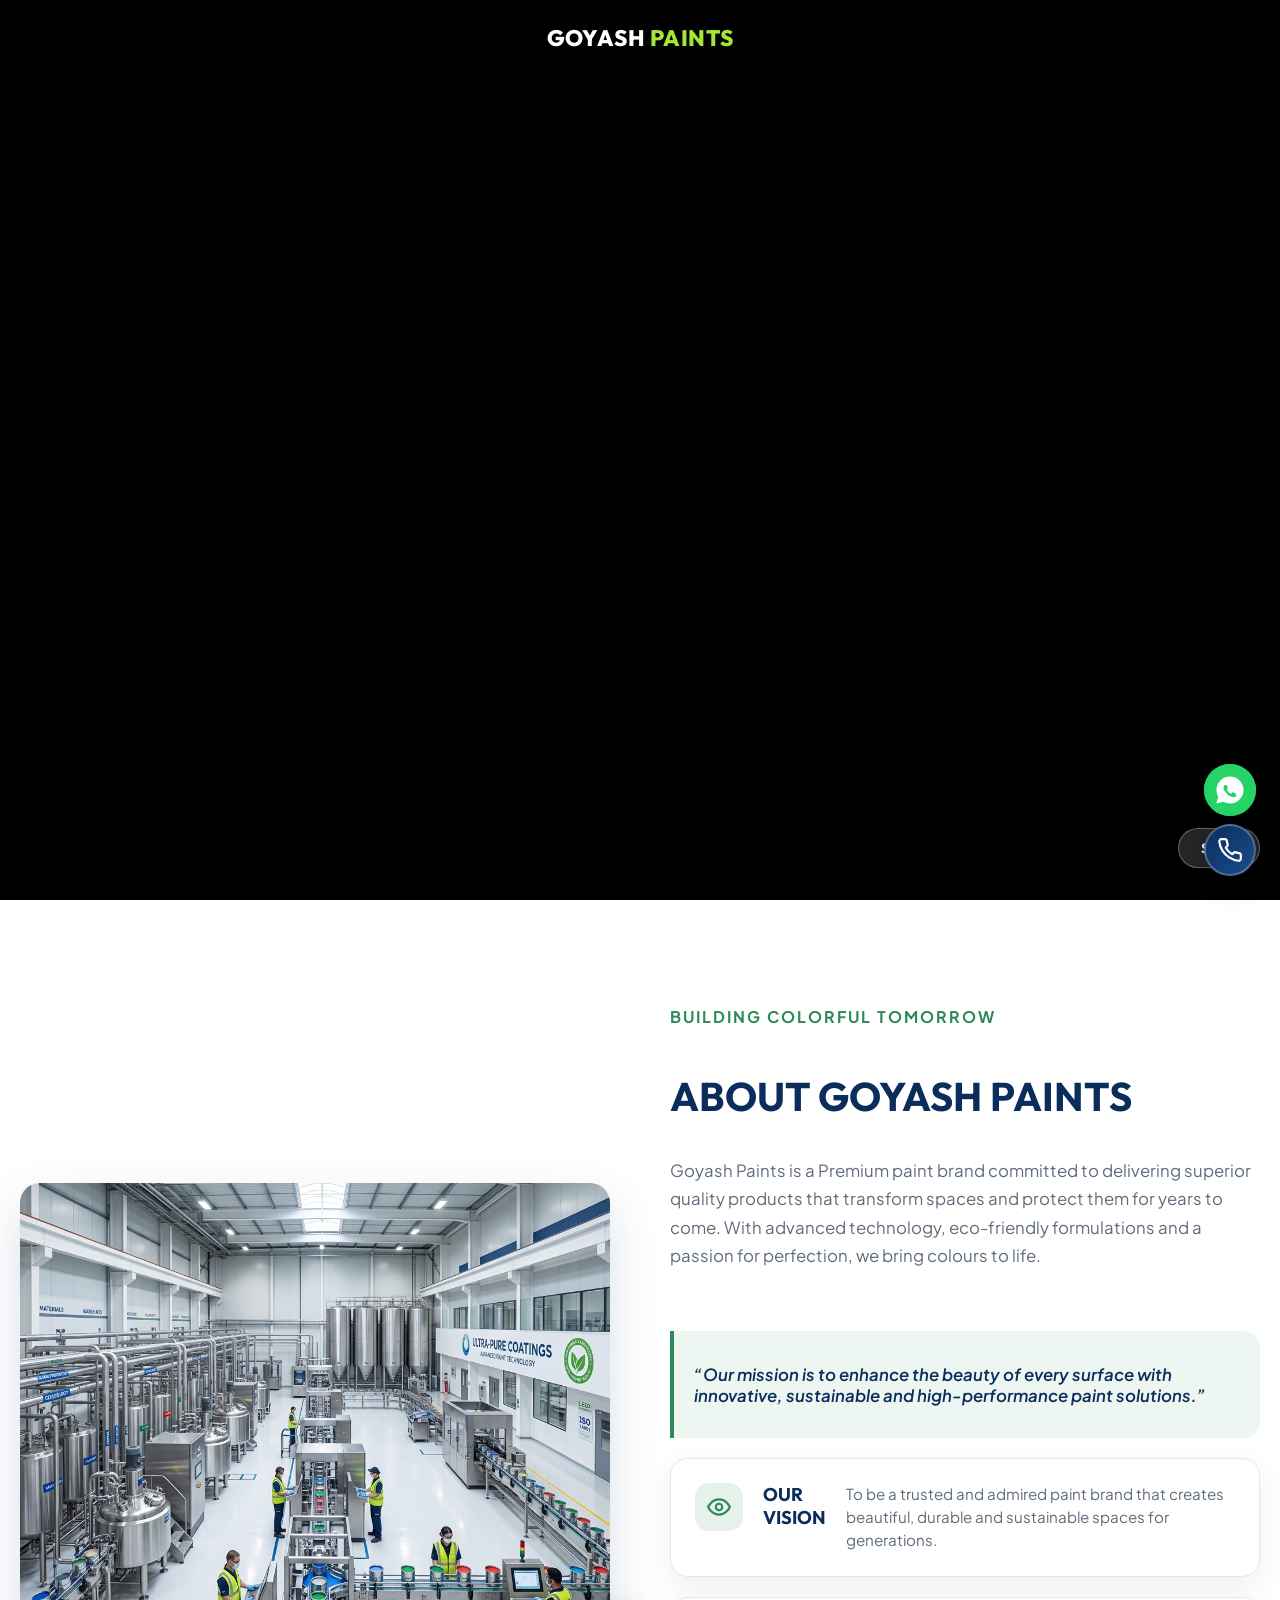
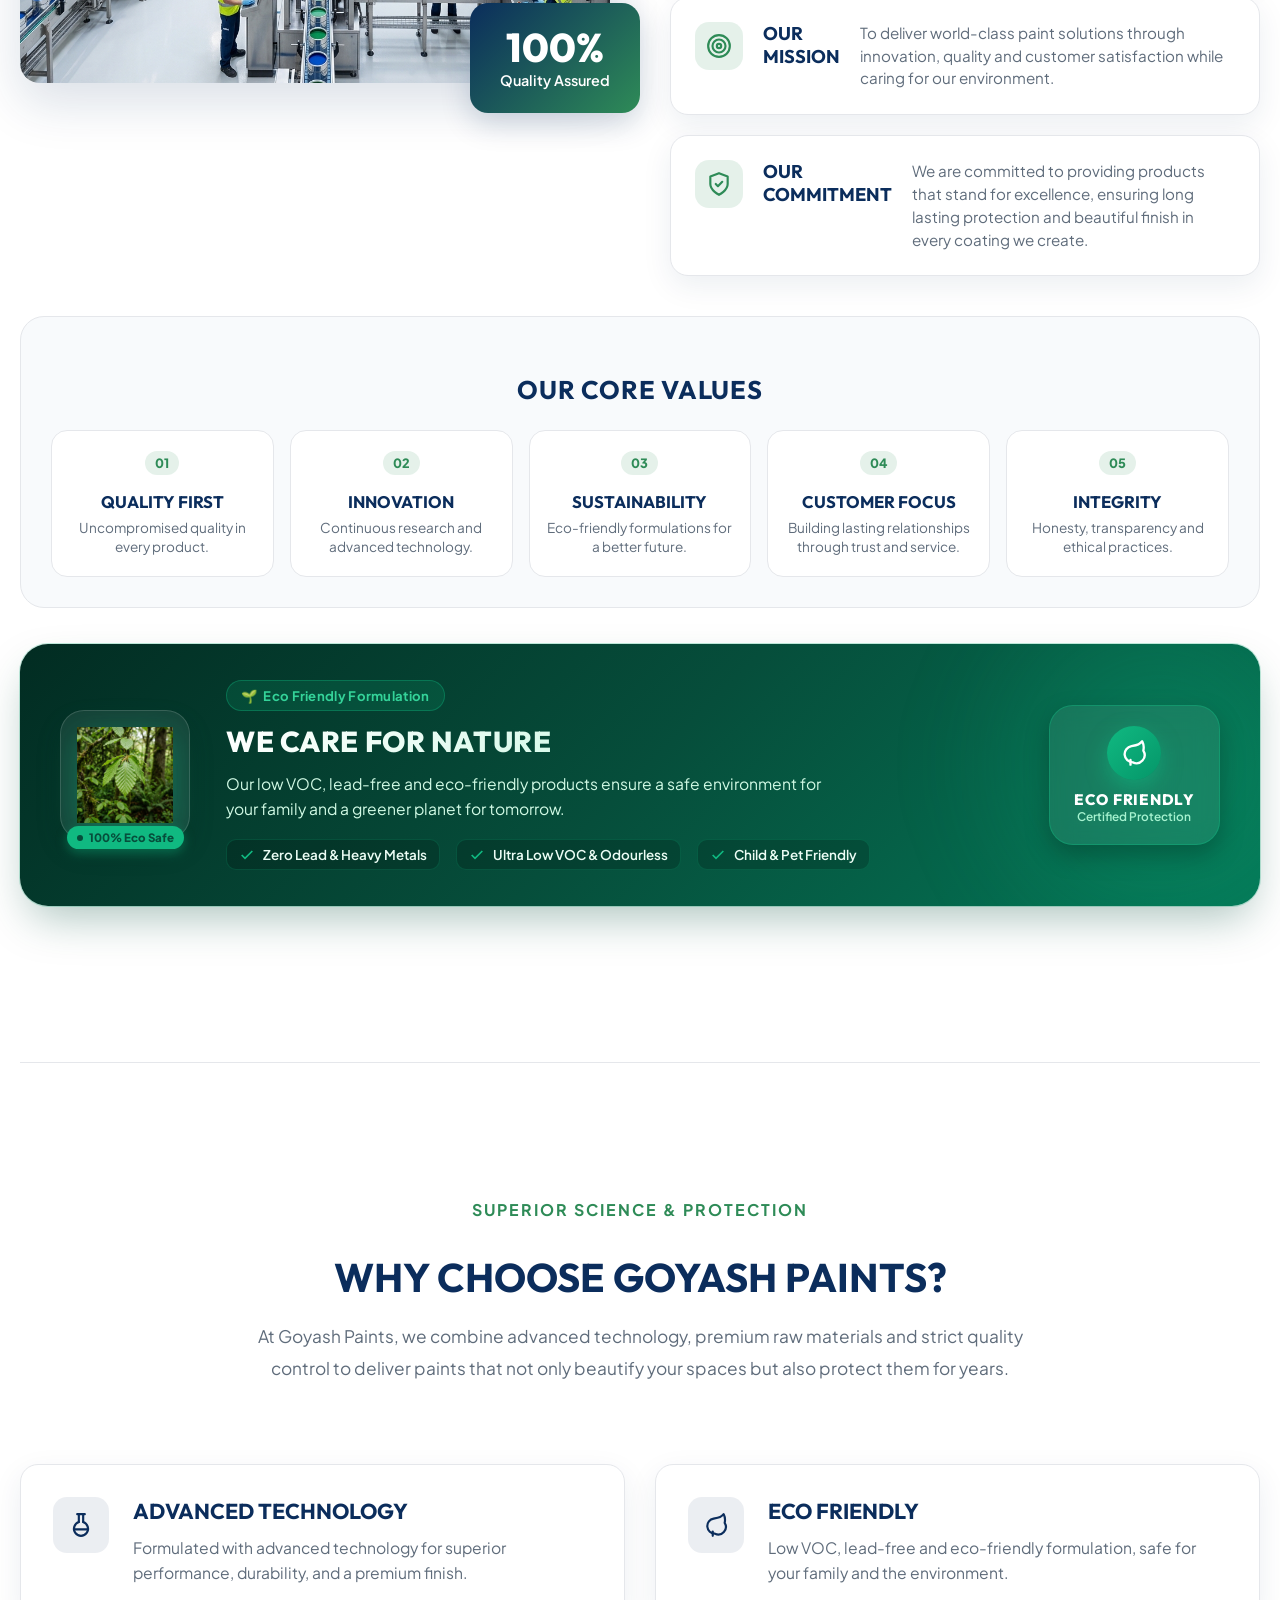
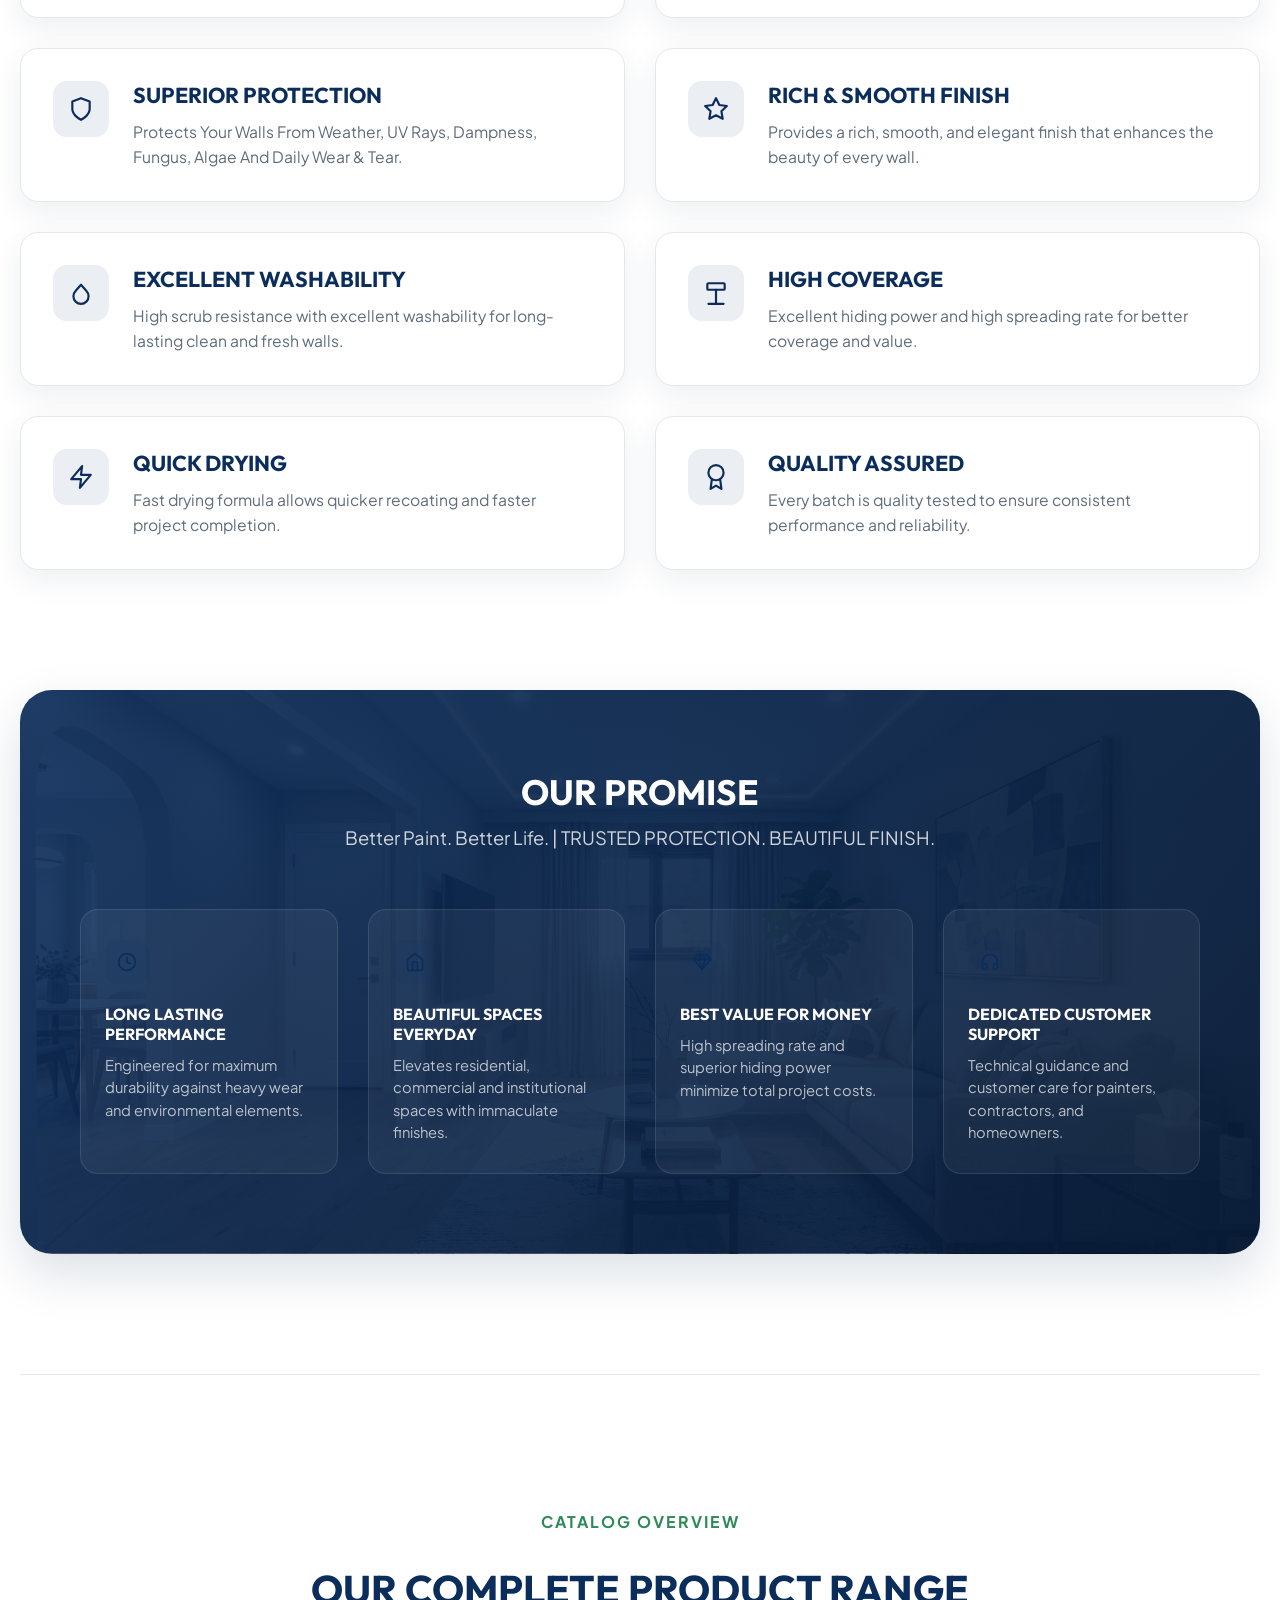
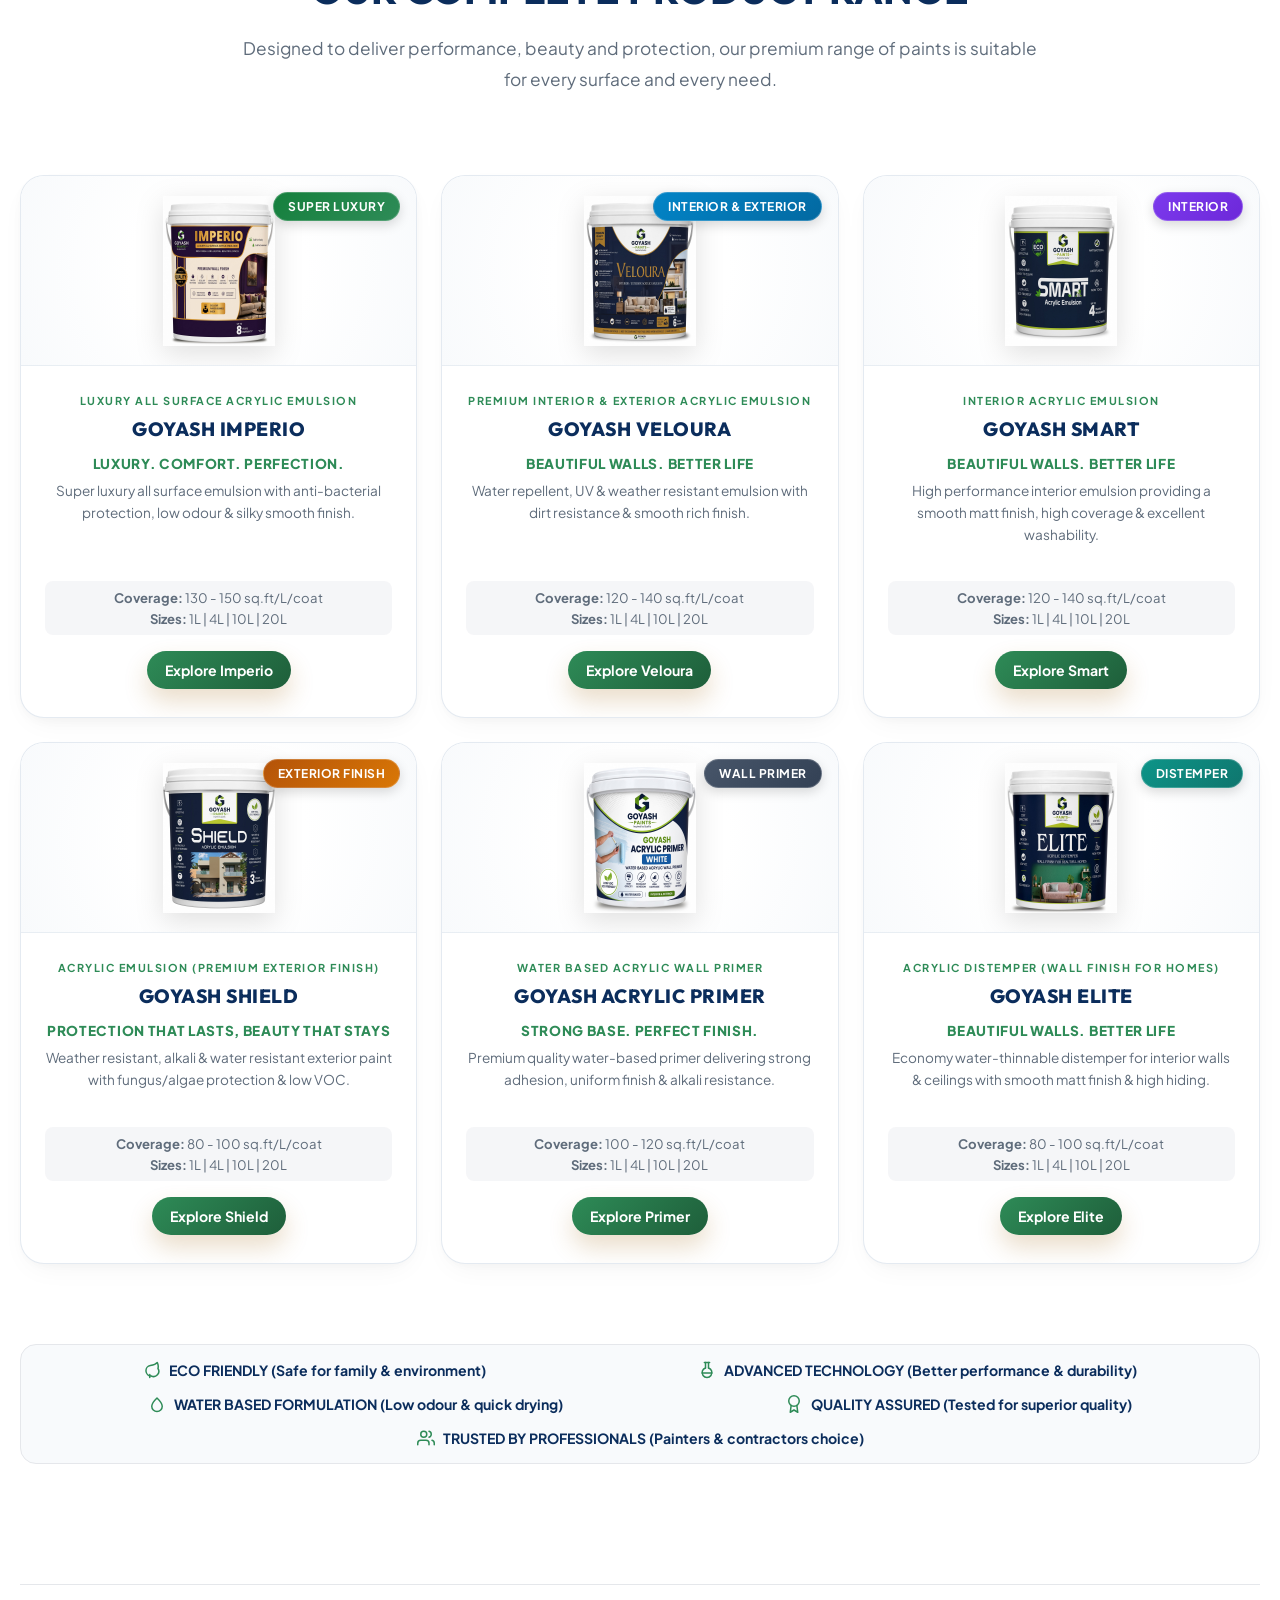
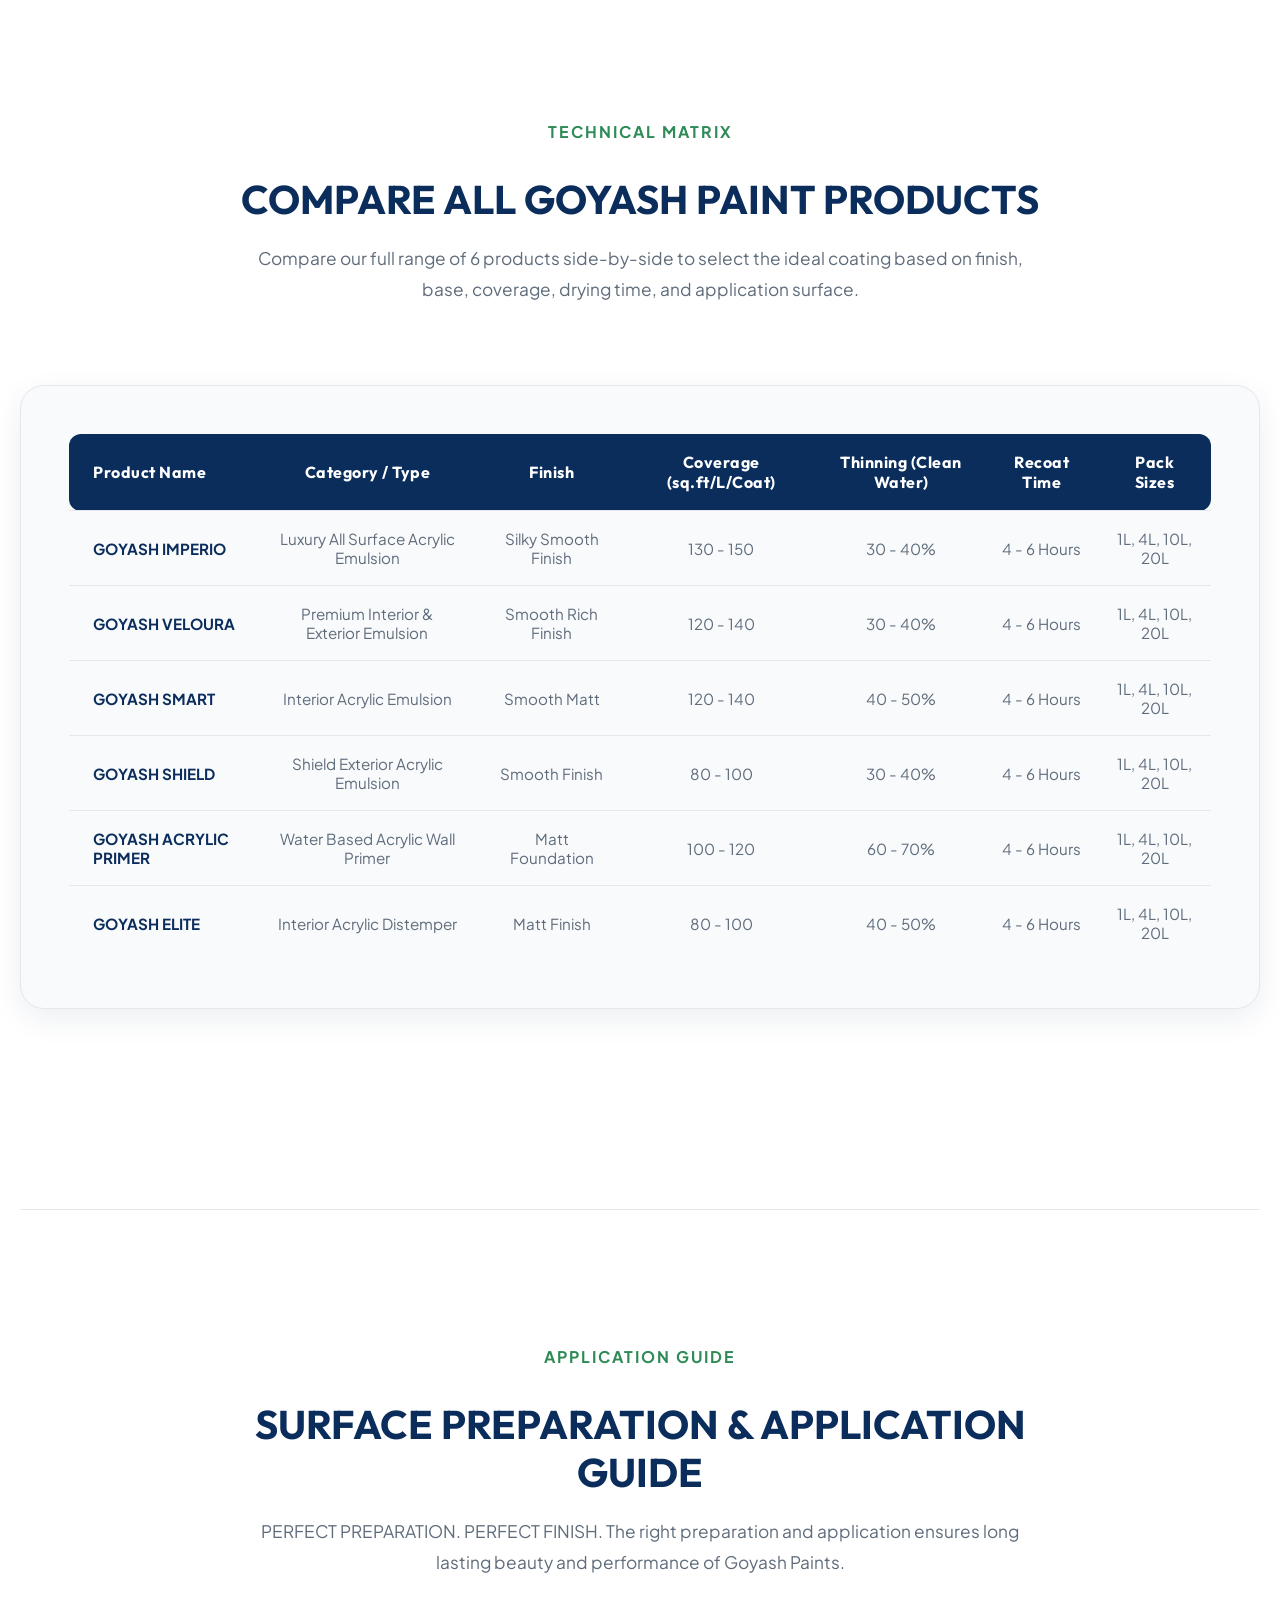
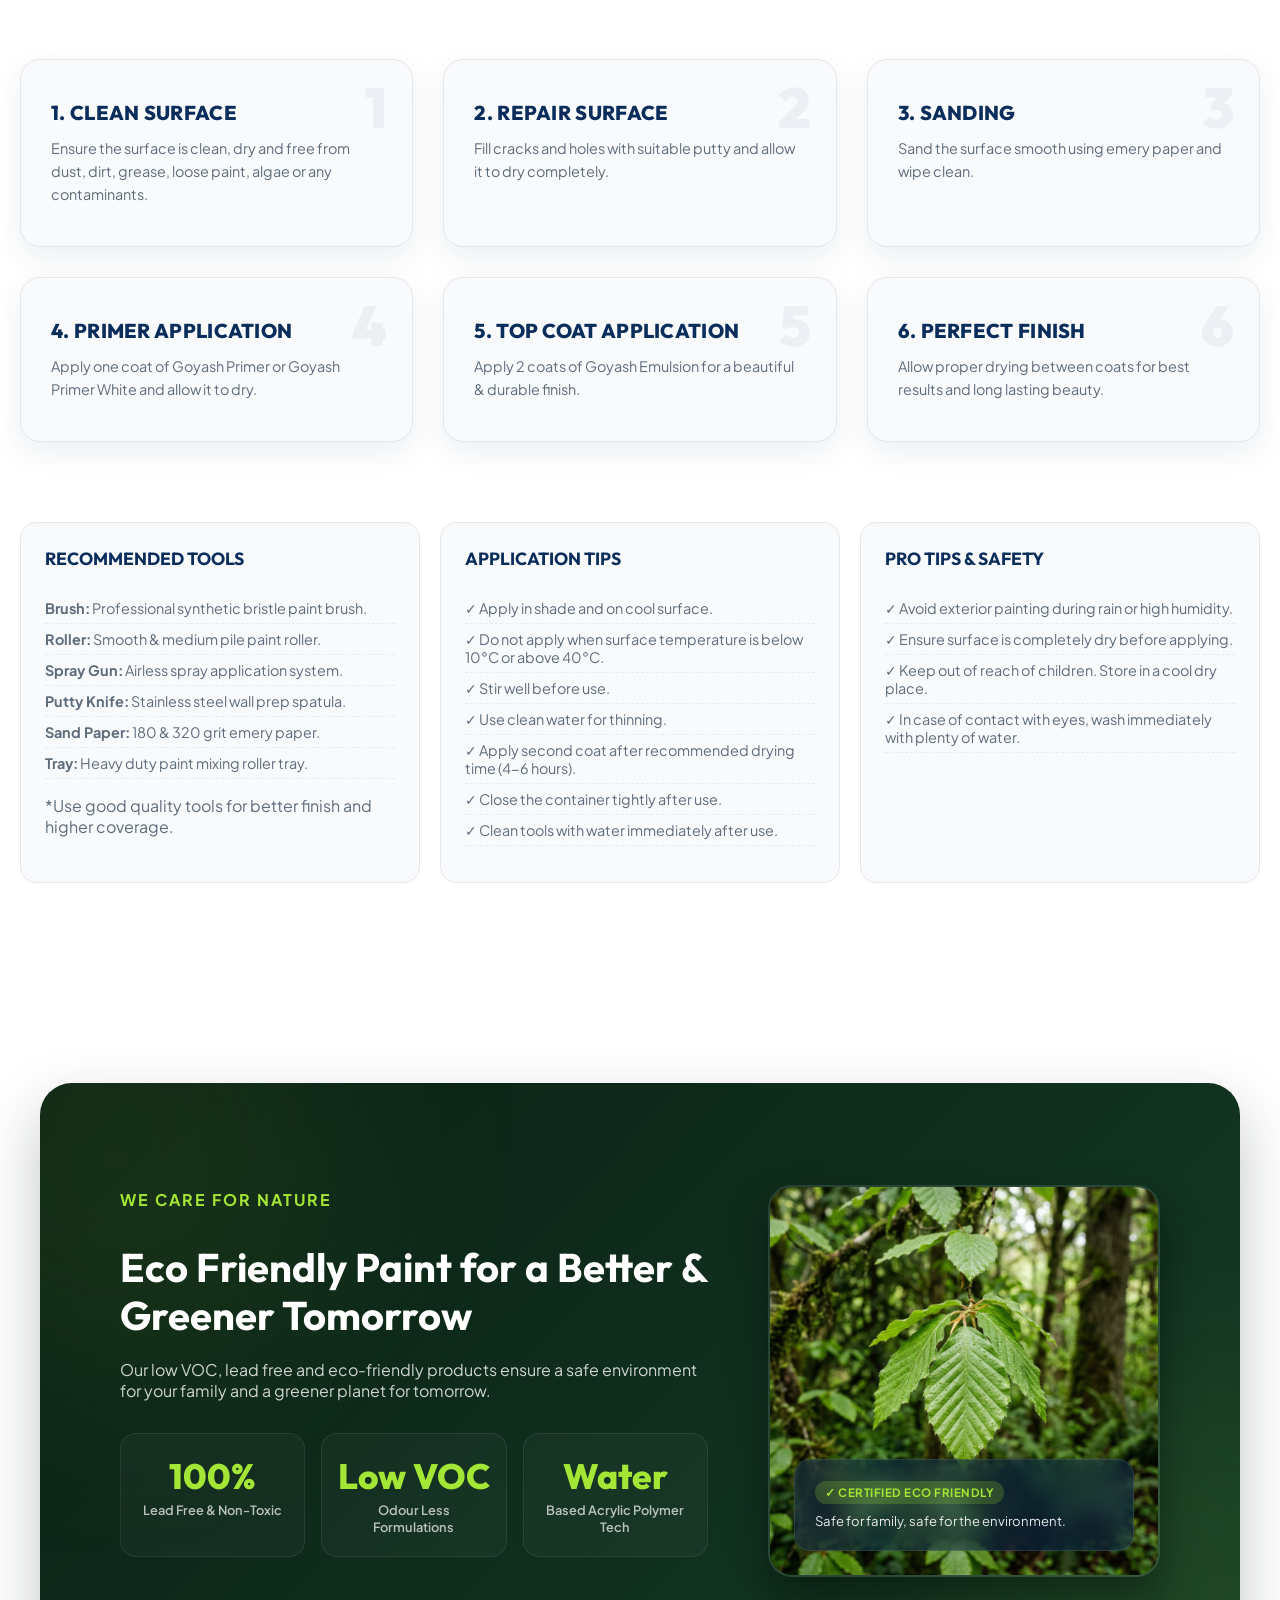
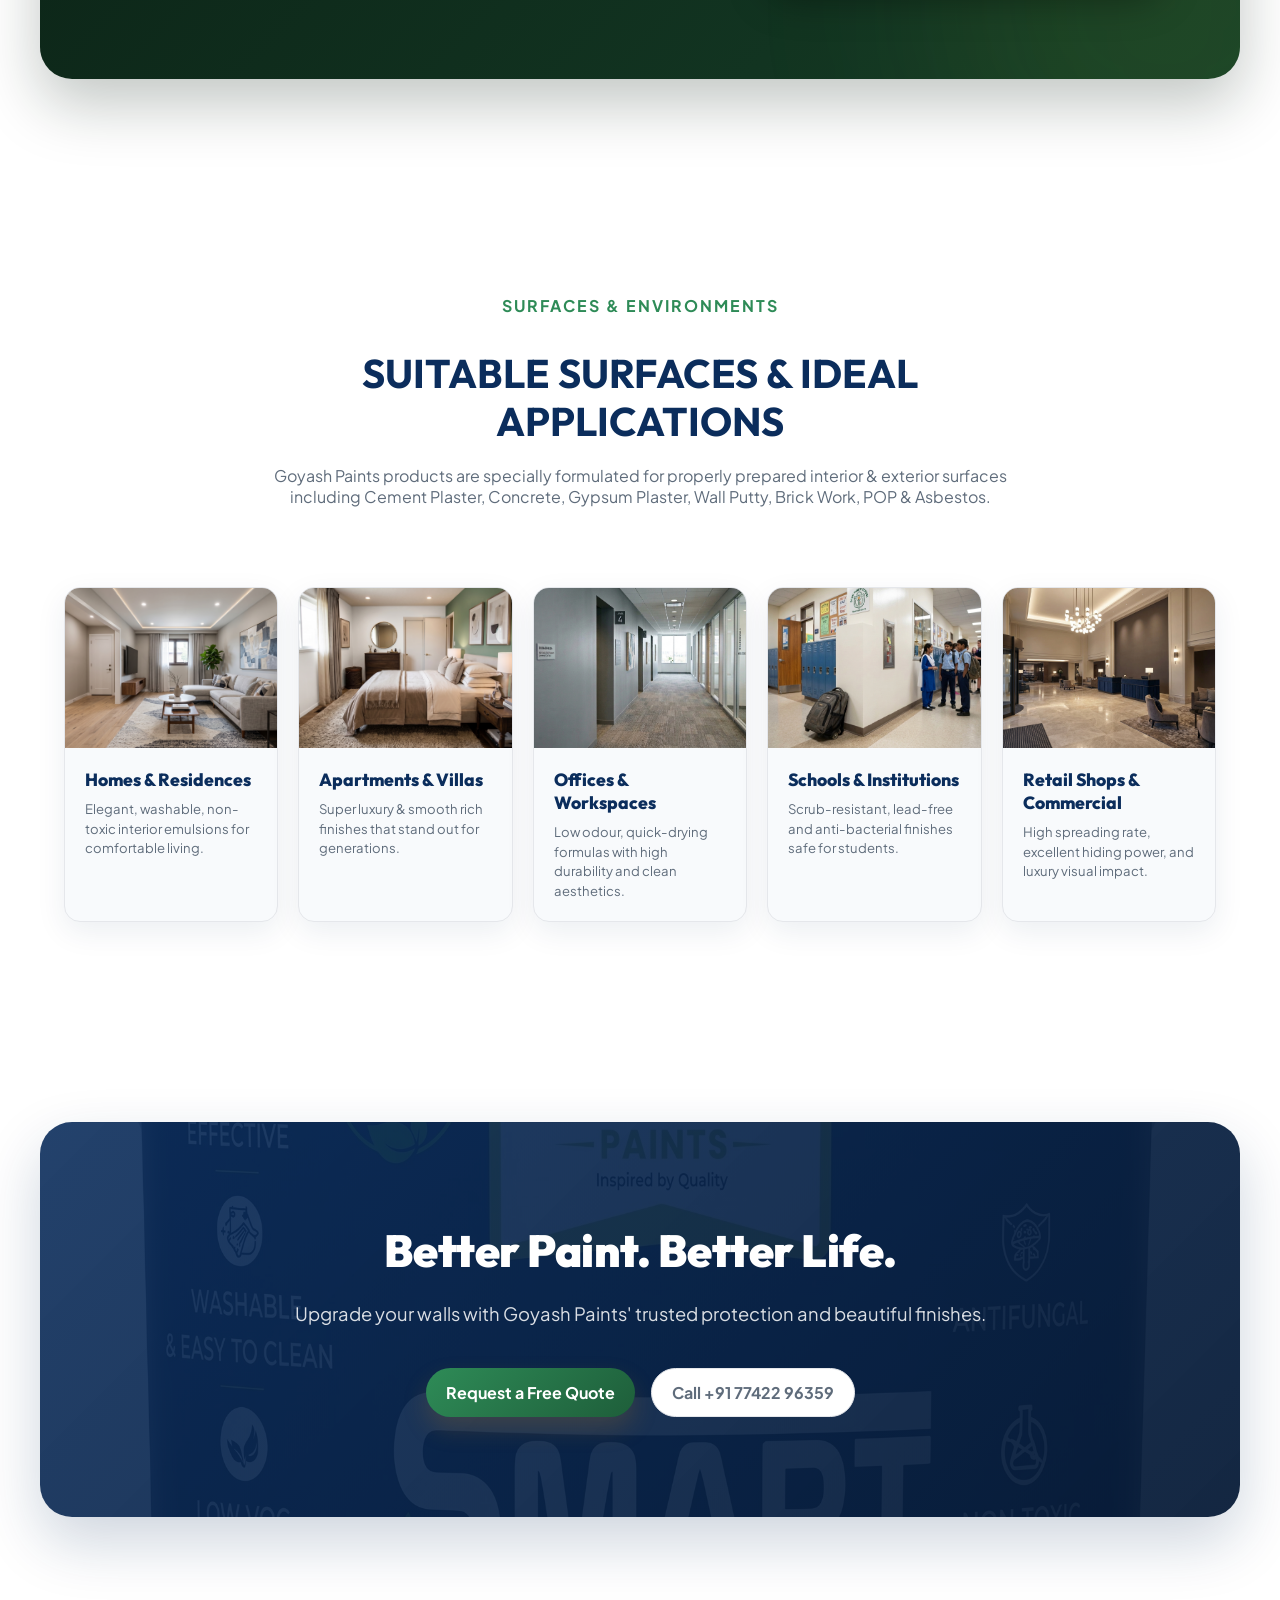
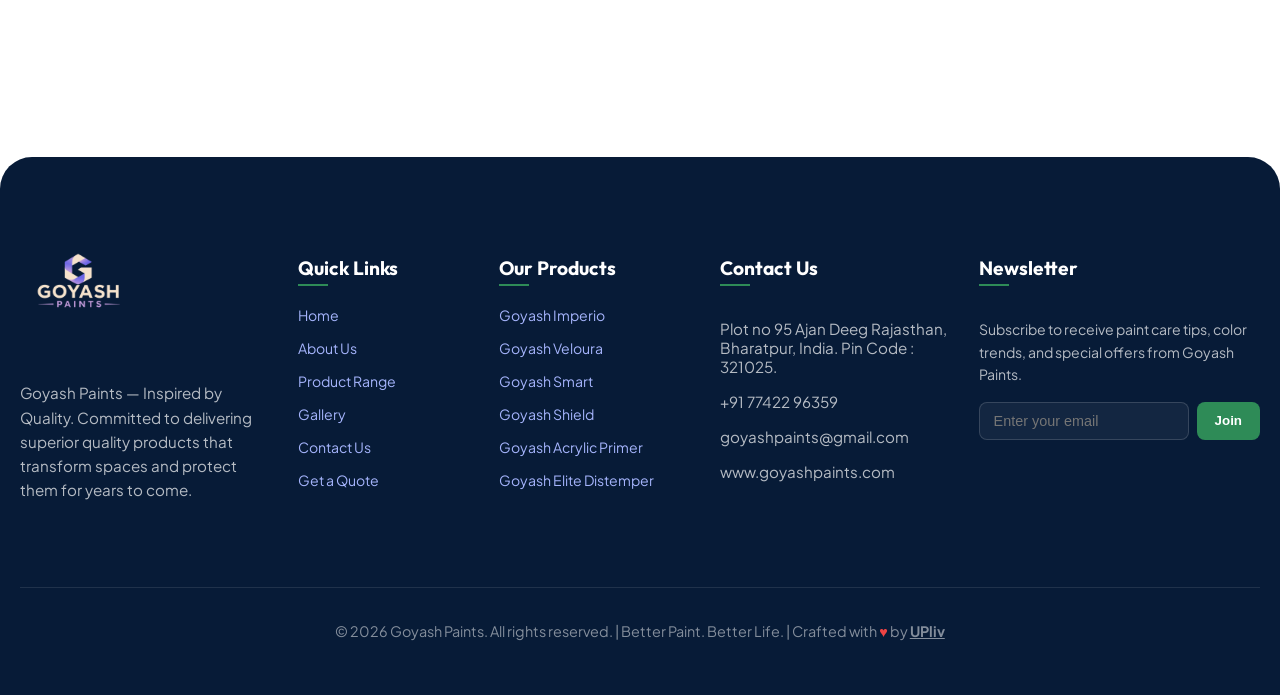
==== commit 1f972259: "Redesign WE CARE FOR NATURE eco-friendly section into modern card format" ====
--- a/index.html
+++ b/index.html
@@ -392,16 +392,61 @@
           </div>
         </div>
 
-        <!-- WE CARE FOR NATURE Banner (Page 2 PDF) -->
-        <div class="nature-banner fade-in-card" style="--card-index: 1;">
-          <div class="nature-icon">
-            <svg xmlns="http://www.w3.org/2000/svg" viewBox="0 0 24 24" fill="none" stroke="currentColor" stroke-width="2" stroke-linecap="round" stroke-linejoin="round"><path d="M11 20A7 7 0 0 1 9.8 6.1C15.5 5 17 4.48 19 2c1 2 2 3.5 1 8a7 7 0 0 1-9 10z"></path><path d="M9 22v-4"></path></svg>
-          </div>
-          <div class="nature-text">
-            <h4>WE CARE FOR NATURE</h4>
-            <p>Our low VOC, lead free and eco-friendly products ensure a safe environment for your family and a greener planet for tomorrow.</p>
-          </div>
-          <span class="eco-badge">ECO FRIENDLY</span>
+        <!-- WE CARE FOR NATURE Banner - Redesigned Modern Format -->
+        <div class="nature-banner-redesign fade-in-card" style="--card-index: 1;">
+          <div class="nature-bg-glow"></div>
+          
+          <div class="nature-card-grid">
+            <!-- Left Visual: Image & Glow Badge -->
+            <div class="nature-visual-col">
+              <div class="nature-img-wrap">
+                <img src="sustainability_nature_leaf.png" alt="Eco Friendly Goyash Paints Formulation" class="nature-leaf-img" />
+                <div class="nature-img-badge">
+                  <span class="nature-badge-dot"></span>
+                  <span>100% Eco Safe</span>
+                </div>
+              </div>
+            </div>
+
+            <!-- Middle Content: Details -->
+            <div class="nature-content-col">
+              <div class="nature-pill-eyebrow">
+                <span class="leaf-icon">🌱</span>
+                <span>Eco Friendly Formulation</span>
+              </div>
+              <h3 class="nature-title">WE CARE FOR NATURE</h3>
+              <p class="nature-desc">
+                Our low VOC, lead-free and eco-friendly products ensure a safe environment for your family and a greener planet for tomorrow.
+              </p>
+              <div class="nature-features-list">
+                <div class="nature-feat-item">
+                  <svg xmlns="http://www.w3.org/2000/svg" width="16" height="16" viewBox="0 0 24 24" fill="none" stroke="#10b981" stroke-width="2.5"><polyline points="20 6 9 17 4 12"></polyline></svg>
+                  <span>Zero Lead & Heavy Metals</span>
+                </div>
+                <div class="nature-feat-item">
+                  <svg xmlns="http://www.w3.org/2000/svg" width="16" height="16" viewBox="0 0 24 24" fill="none" stroke="#10b981" stroke-width="2.5"><polyline points="20 6 9 17 4 12"></polyline></svg>
+                  <span>Ultra Low VOC & Odourless</span>
+                </div>
+                <div class="nature-feat-item">
+                  <svg xmlns="http://www.w3.org/2000/svg" width="16" height="16" viewBox="0 0 24 24" fill="none" stroke="#10b981" stroke-width="2.5"><polyline points="20 6 9 17 4 12"></polyline></svg>
+                  <span>Child & Pet Friendly</span>
+                </div>
+              </div>
+            </div>
+
+            <!-- Right Seal / Badge -->
+            <div class="nature-seal-col">
+              <div class="eco-seal-badge">
+                <div class="seal-icon-glow">
+                  <svg xmlns="http://www.w3.org/2000/svg" width="28" height="28" viewBox="0 0 24 24" fill="none" stroke="currentColor" stroke-width="2" stroke-linecap="round" stroke-linejoin="round"><path d="M11 20A7 7 0 0 1 9.8 6.1C15.5 5 17 4.48 19 2c1 2 2 3.5 1 8a7 7 0 0 1-9 10z"></path><path d="M9 22v-4"></path></svg>
+                </div>
+                <div class="seal-text-wrap">
+                  <strong class="seal-text-title">ECO FRIENDLY</strong>
+                  <span class="seal-text-sub">Certified Protection</span>
+                </div>
+              </div>
+            </div>
+          </div>
         </div>
       </section>
 
--- a/styles.css
+++ b/styles.css
@@ -3084,7 +3084,494 @@
   }
 }
 
-/* About Page Specific Styles */
+/* ==========================================================================
+   New Modern About Hero Section Styles
+   ========================================================================== */
+.about-hero-modern {
+  position: relative;
+  padding: 40px 0 70px;
+  overflow: hidden;
+}
+
+.about-hero-bg-glow {
+  position: absolute;
+  top: -10%;
+  right: -5%;
+  width: 650px;
+  height: 650px;
+  background: radial-gradient(circle, rgba(13, 148, 136, 0.14) 0%, rgba(2, 132, 199, 0.08) 50%, rgba(255, 255, 255, 0) 75%);
+  pointer-events: none;
+  z-index: 0;
+  border-radius: 50%;
+  filter: blur(40px);
+}
+
+.about-hero-bg-mesh {
+  position: absolute;
+  bottom: 0;
+  left: -10%;
+  width: 500px;
+  height: 500px;
+  background: radial-gradient(circle, rgba(99, 102, 241, 0.08) 0%, rgba(16, 185, 129, 0.06) 50%, rgba(255, 255, 255, 0) 75%);
+  pointer-events: none;
+  z-index: 0;
+  border-radius: 50%;
+  filter: blur(50px);
+}
+
+.about-hero-container {
+  position: relative;
+  z-index: 1;
+  max-width: 1240px;
+  margin: 0 auto;
+  padding: 0 24px;
+}
+
+.back-link-modern {
+  display: inline-flex;
+  align-items: center;
+  gap: 8px;
+  color: #0f766e;
+  background: rgba(13, 148, 136, 0.08);
+  border: 1px solid rgba(13, 148, 136, 0.2);
+  padding: 8px 18px;
+  border-radius: 30px;
+  font-weight: 600;
+  text-decoration: none;
+  font-size: 0.9rem;
+  margin-bottom: 36px;
+  transition: all 0.3s cubic-bezier(0.4, 0, 0.2, 1);
+}
+
+.back-link-modern:hover {
+  background: rgba(13, 148, 136, 0.16);
+  color: #0d9488;
+  transform: translateX(-4px);
+  box-shadow: 0 4px 12px rgba(13, 148, 136, 0.15);
+}
+
+.about-hero-grid-modern {
+  display: grid;
+  grid-template-columns: 1.15fr 0.85fr;
+  gap: 56px;
+  align-items: center;
+}
+
+.about-hero-content-modern {
+  display: flex;
+  flex-direction: column;
+  gap: 24px;
+}
+
+.about-hero-badge {
+  display: inline-flex;
+  align-items: center;
+  gap: 8px;
+  align-self: flex-start;
+  padding: 8px 18px;
+  background: linear-gradient(135deg, rgba(13, 148, 136, 0.1), rgba(2, 132, 199, 0.08));
+  border: 1px solid rgba(13, 148, 136, 0.25);
+  border-radius: 50px;
+  font-size: 0.88rem;
+  font-weight: 700;
+  color: #0d9488;
+  letter-spacing: 0.3px;
+  box-shadow: 0 2px 10px rgba(13, 148, 136, 0.08);
+}
+
+.badge-pulse {
+  width: 8px;
+  height: 8px;
+  background-color: #0d9488;
+  border-radius: 50%;
+  box-shadow: 0 0 0 0 rgba(13, 148, 136, 0.7);
+  animation: pulse-ring 2s infinite;
+}
+
+@keyframes pulse-ring {
+  0% {
+    box-shadow: 0 0 0 0 rgba(13, 148, 136, 0.6);
+  }
+  70% {
+    box-shadow: 0 0 0 8px rgba(13, 148, 136, 0);
+  }
+  100% {
+    box-shadow: 0 0 0 0 rgba(13, 148, 136, 0);
+  }
+}
+
+.about-hero-title {
+  font-family: 'Outfit', sans-serif;
+  font-size: 3rem;
+  font-weight: 800;
+  line-height: 1.15;
+  color: #0f172a;
+  letter-spacing: -0.02em;
+}
+
+.about-hero-title .gradient-text {
+  background: linear-gradient(135deg, #0d9488 0%, #0284c7 50%, #4f46e5 100%);
+  -webkit-background-clip: text;
+  -webkit-text-fill-color: transparent;
+  display: inline-block;
+}
+
+.about-hero-lead {
+  font-size: 1.1rem;
+  line-height: 1.7;
+  color: #475569;
+  font-weight: 400;
+}
+
+.about-hero-lead strong {
+  color: #0f172a;
+  font-weight: 700;
+}
+
+/* Mission Quote Card */
+.about-mission-quote-card {
+  display: flex;
+  background: linear-gradient(135deg, #f8fafc 0%, #f1f5f9 100%);
+  border: 1px solid #e2e8f0;
+  border-radius: 20px;
+  overflow: hidden;
+  box-shadow: 0 10px 25px -5px rgba(0, 0, 0, 0.05);
+  transition: transform 0.3s ease, box-shadow 0.3s ease;
+}
+
+.about-mission-quote-card:hover {
+  transform: translateY(-2px);
+  box-shadow: 0 14px 30px -5px rgba(13, 148, 136, 0.12);
+}
+
+.about-mission-quote-card .quote-bar {
+  width: 6px;
+  background: linear-gradient(to bottom, #0d9488, #0284c7);
+  flex-shrink: 0;
+}
+
+.about-mission-quote-card .quote-content {
+  padding: 20px 24px;
+  display: flex;
+  gap: 16px;
+  align-items: flex-start;
+}
+
+.about-mission-quote-card .quote-icon {
+  color: #0d9488;
+  opacity: 0.85;
+  flex-shrink: 0;
+  margin-top: 2px;
+}
+
+.about-mission-quote-card p {
+  margin: 0;
+  font-size: 1rem;
+  font-style: italic;
+  font-weight: 600;
+  line-height: 1.6;
+  color: #1e293b;
+}
+
+/* Hero Stats Grid */
+.about-hero-stats {
+  display: grid;
+  grid-template-columns: repeat(3, 1fr);
+  gap: 16px;
+  margin-top: 4px;
+}
+
+.stat-pill {
+  display: flex;
+  align-items: center;
+  gap: 12px;
+  padding: 12px 16px;
+  background: #ffffff;
+  border: 1px solid #e2e8f0;
+  border-radius: 16px;
+  box-shadow: 0 4px 12px rgba(0, 0, 0, 0.03);
+  transition: all 0.3s ease;
+}
+
+.stat-pill:hover {
+  border-color: rgba(13, 148, 136, 0.3);
+  box-shadow: 0 8px 20px rgba(13, 148, 136, 0.08);
+  transform: translateY(-2px);
+}
+
+.stat-pill .stat-icon {
+  width: 40px;
+  height: 40px;
+  border-radius: 12px;
+  display: flex;
+  align-items: center;
+  justify-content: center;
+  flex-shrink: 0;
+}
+
+.stat-pill div {
+  display: flex;
+  flex-direction: column;
+}
+
+.stat-pill strong {
+  font-family: 'Outfit', sans-serif;
+  font-size: 0.95rem;
+  font-weight: 700;
+  color: #0f172a;
+}
+
+.stat-pill span {
+  font-size: 0.76rem;
+  color: #64748b;
+  font-weight: 500;
+}
+
+/* Hero Action CTAs */
+.about-hero-actions {
+  display: flex;
+  gap: 16px;
+  align-items: center;
+  margin-top: 8px;
+}
+
+.btn-hero-modern {
+  display: inline-flex;
+  align-items: center;
+  justify-content: center;
+  gap: 10px;
+  padding: 14px 28px;
+  border-radius: 14px;
+  font-weight: 700;
+  font-size: 1rem;
+  transition: all 0.3s cubic-bezier(0.4, 0, 0.2, 1);
+}
+
+.btn-hero-modern:hover {
+  transform: translateY(-3px);
+  box-shadow: 0 12px 24px -6px rgba(13, 148, 136, 0.3);
+}
+
+/* Right Column Visual Showcase */
+.about-hero-visual-modern {
+  position: relative;
+  display: flex;
+  justify-content: center;
+}
+
+.hero-visual-ambient {
+  position: absolute;
+  inset: -20px;
+  background: radial-gradient(circle, rgba(13, 148, 136, 0.15), rgba(2, 132, 199, 0.08), transparent 70%);
+  border-radius: 36px;
+  filter: blur(25px);
+  z-index: 0;
+}
+
+.hero-card-main {
+  position: relative;
+  z-index: 1;
+  width: 100%;
+  max-width: 480px;
+}
+
+.hero-img-primary-wrap {
+  position: relative;
+  width: 100%;
+  border-radius: 28px;
+  overflow: hidden;
+  box-shadow: 0 20px 40px -15px rgba(15, 23, 42, 0.18), 0 0 0 1px rgba(226, 232, 240, 0.8);
+  background: #ffffff;
+}
+
+.hero-img-primary {
+  width: 100%;
+  height: 380px;
+  object-fit: cover;
+  display: block;
+  transition: transform 0.6s ease;
+}
+
+.hero-card-main:hover .hero-img-primary {
+  transform: scale(1.03);
+}
+
+.hero-img-overlay {
+  position: absolute;
+  inset: 0;
+  background: linear-gradient(to top, rgba(15, 23, 42, 0.6) 0%, transparent 50%);
+  pointer-events: none;
+}
+
+.primary-img-label {
+  position: absolute;
+  bottom: 16px;
+  left: 16px;
+  display: inline-flex;
+  align-items: center;
+  gap: 8px;
+  background: rgba(15, 23, 42, 0.75);
+  backdrop-filter: blur(12px);
+  -webkit-backdrop-filter: blur(12px);
+  color: #ffffff;
+  padding: 8px 16px;
+  border-radius: 30px;
+  font-size: 0.82rem;
+  font-weight: 600;
+  border: 1px solid rgba(255, 255, 255, 0.15);
+}
+
+.label-dot {
+  width: 8px;
+  height: 8px;
+  background: #10b981;
+  border-radius: 50%;
+  box-shadow: 0 0 8px #10b981;
+}
+
+/* Secondary Overlapping Image */
+.hero-img-secondary-wrap {
+  position: absolute;
+  bottom: -30px;
+  right: -24px;
+  width: 220px;
+  border-radius: 20px;
+  overflow: hidden;
+  box-shadow: 0 16px 32px rgba(15, 23, 42, 0.22), 0 0 0 4px #ffffff;
+  background: #ffffff;
+  z-index: 2;
+  transition: transform 0.4s ease;
+}
+
+.hero-card-main:hover .hero-img-secondary-wrap {
+  transform: translateY(-6px) rotate(1deg);
+}
+
+.hero-img-secondary {
+  width: 100%;
+  height: 160px;
+  object-fit: cover;
+  display: block;
+}
+
+.secondary-img-badge {
+  position: absolute;
+  top: 10px;
+  right: 10px;
+  display: flex;
+  align-items: center;
+  gap: 4px;
+  background: rgba(13, 148, 136, 0.9);
+  color: #ffffff;
+  padding: 4px 10px;
+  border-radius: 20px;
+  font-size: 0.72rem;
+  font-weight: 700;
+  box-shadow: 0 4px 10px rgba(0,0,0,0.15);
+}
+
+/* Floating Badges */
+.floating-badge {
+  position: absolute;
+  display: flex;
+  align-items: center;
+  gap: 12px;
+  padding: 12px 18px;
+  background: rgba(255, 255, 255, 0.95);
+  backdrop-filter: blur(12px);
+  -webkit-backdrop-filter: blur(12px);
+  border: 1px solid rgba(226, 232, 240, 0.9);
+  border-radius: 18px;
+  box-shadow: 0 12px 28px -6px rgba(15, 23, 42, 0.12);
+  z-index: 3;
+  transition: transform 0.3s ease;
+}
+
+.floating-badge:hover {
+  transform: translateY(-4px);
+}
+
+.badge-top-left {
+  top: 24px;
+  left: -28px;
+}
+
+.badge-bottom-right {
+  bottom: 40px;
+  left: -20px;
+}
+
+.floating-badge-icon {
+  width: 36px;
+  height: 36px;
+  border-radius: 10px;
+  display: flex;
+  align-items: center;
+  justify-content: center;
+  flex-shrink: 0;
+  box-shadow: 0 4px 10px rgba(0,0,0,0.1);
+}
+
+.floating-badge-text {
+  display: flex;
+  flex-direction: column;
+}
+
+.floating-badge-text strong {
+  font-size: 0.88rem;
+  font-weight: 700;
+  color: #0f172a;
+  line-height: 1.2;
+}
+
+.floating-badge-text span {
+  font-size: 0.74rem;
+  color: #64748b;
+  font-weight: 500;
+}
+
+/* Responsive Media Queries for Modern About Hero */
+@media (max-width: 1100px) {
+  .about-hero-grid-modern {
+    grid-template-columns: 1fr;
+    gap: 48px;
+  }
+  .about-hero-visual-modern {
+    order: -1;
+    margin-bottom: 20px;
+  }
+  .badge-top-left {
+    left: 10px;
+    top: 10px;
+  }
+  .hero-img-secondary-wrap {
+    right: 10px;
+    bottom: -20px;
+    width: 180px;
+  }
+}
+
+@media (max-width: 768px) {
+  .about-hero-title {
+    font-size: 2.2rem;
+  }
+  .about-hero-stats {
+    grid-template-columns: 1fr;
+  }
+  .badge-top-left, .badge-bottom-right {
+    display: none;
+  }
+  .hero-img-secondary-wrap {
+    width: 150px;
+    right: 0;
+    bottom: -15px;
+  }
+  .hero-img-primary {
+    height: 280px;
+  }
+}
+
+/* Original About Page Styles */
 .about-hero {
   padding: 60px 0 80px;
 }
@@ -5002,6 +5489,237 @@
   font-size: 0.85rem;
   color: var(--text);
   line-height: 1.4;
+}
+
+/* ==========================================================================
+   Redesigned Nature / Eco Friendly Banner Styles
+   ========================================================================== */
+.nature-banner-redesign {
+  position: relative;
+  background: linear-gradient(135deg, #022c22 0%, #064e3b 50%, #047857 100%);
+  border-radius: 28px;
+  padding: 36px 40px;
+  overflow: hidden;
+  box-shadow: 0 20px 45px -10px rgba(6, 78, 59, 0.35), 0 0 0 1px rgba(16, 185, 129, 0.25);
+  margin-top: 36px;
+  margin-bottom: 36px;
+  color: #ffffff;
+}
+
+.nature-bg-glow {
+  position: absolute;
+  top: -40%;
+  right: -10%;
+  width: 450px;
+  height: 450px;
+  background: radial-gradient(circle, rgba(16, 185, 129, 0.25) 0%, rgba(5, 150, 105, 0) 70%);
+  pointer-events: none;
+  filter: blur(35px);
+}
+
+.nature-card-grid {
+  position: relative;
+  z-index: 1;
+  display: grid;
+  grid-template-columns: auto 1fr auto;
+  gap: 36px;
+  align-items: center;
+}
+
+/* Left Visual Image */
+.nature-visual-col {
+  display: flex;
+  align-items: center;
+  justify-content: center;
+}
+
+.nature-img-wrap {
+  position: relative;
+  width: 130px;
+  height: 130px;
+  border-radius: 24px;
+  background: rgba(255, 255, 255, 0.08);
+  backdrop-filter: blur(10px);
+  border: 1px solid rgba(255, 255, 255, 0.15);
+  display: flex;
+  align-items: center;
+  justify-content: center;
+  padding: 16px;
+  box-shadow: 0 12px 24px rgba(0, 0, 0, 0.2);
+}
+
+.nature-leaf-img {
+  width: 100%;
+  height: 100%;
+  object-fit: contain;
+  filter: drop-shadow(0 8px 16px rgba(16, 185, 129, 0.4));
+  transition: transform 0.4s ease;
+}
+
+.nature-img-wrap:hover .nature-leaf-img {
+  transform: scale(1.08) rotate(3deg);
+}
+
+.nature-img-badge {
+  position: absolute;
+  bottom: -10px;
+  display: inline-flex;
+  align-items: center;
+  gap: 6px;
+  background: #10b981;
+  color: #064e3b;
+  padding: 4px 10px;
+  border-radius: 20px;
+  font-size: 0.72rem;
+  font-weight: 800;
+  box-shadow: 0 4px 12px rgba(16, 185, 129, 0.4);
+  white-space: nowrap;
+}
+
+.nature-badge-dot {
+  width: 6px;
+  height: 6px;
+  background-color: #064e3b;
+  border-radius: 50%;
+}
+
+/* Middle Content */
+.nature-content-col {
+  display: flex;
+  flex-direction: column;
+  gap: 12px;
+}
+
+.nature-pill-eyebrow {
+  display: inline-flex;
+  align-items: center;
+  gap: 6px;
+  align-self: flex-start;
+  background: rgba(16, 185, 129, 0.15);
+  border: 1px solid rgba(16, 185, 129, 0.35);
+  color: #34d399;
+  padding: 6px 14px;
+  border-radius: 30px;
+  font-size: 0.82rem;
+  font-weight: 700;
+  letter-spacing: 0.3px;
+}
+
+.nature-title {
+  font-family: 'Outfit', sans-serif;
+  font-size: 1.8rem;
+  font-weight: 800;
+  color: #ffffff;
+  margin: 0;
+  letter-spacing: 0.02em;
+  background: linear-gradient(135deg, #ffffff 0%, #a7f3d0 100%);
+  -webkit-background-clip: text;
+  -webkit-text-fill-color: transparent;
+}
+
+.nature-desc {
+  font-size: 0.98rem;
+  line-height: 1.6;
+  color: #d1fae5;
+  margin: 0;
+  max-width: 620px;
+}
+
+.nature-features-list {
+  display: flex;
+  flex-wrap: wrap;
+  gap: 16px;
+  margin-top: 6px;
+}
+
+.nature-feat-item {
+  display: flex;
+  align-items: center;
+  gap: 8px;
+  background: rgba(0, 0, 0, 0.18);
+  padding: 6px 12px;
+  border-radius: 10px;
+  font-size: 0.84rem;
+  font-weight: 600;
+  color: #ecfdf5;
+  border: 1px solid rgba(16, 185, 129, 0.2);
+}
+
+/* Right Seal */
+.nature-seal-col {
+  display: flex;
+  align-items: center;
+  justify-content: center;
+}
+
+.eco-seal-badge {
+  display: flex;
+  flex-direction: column;
+  align-items: center;
+  justify-content: center;
+  gap: 10px;
+  padding: 20px 24px;
+  background: rgba(255, 255, 255, 0.07);
+  backdrop-filter: blur(12px);
+  border: 1px solid rgba(16, 185, 129, 0.4);
+  border-radius: 24px;
+  text-align: center;
+  box-shadow: 0 10px 25px rgba(0, 0, 0, 0.25);
+  transition: transform 0.3s ease, border-color 0.3s ease;
+}
+
+.eco-seal-badge:hover {
+  transform: translateY(-3px) scale(1.02);
+  border-color: #34d399;
+}
+
+.seal-icon-glow {
+  width: 54px;
+  height: 54px;
+  border-radius: 50%;
+  background: linear-gradient(135deg, #10b981 0%, #059669 100%);
+  color: #ffffff;
+  display: flex;
+  align-items: center;
+  justify-content: center;
+  box-shadow: 0 8px 20px rgba(16, 185, 129, 0.5);
+}
+
+.seal-text-wrap {
+  display: flex;
+  flex-direction: column;
+}
+
+.seal-text-title {
+  font-family: 'Outfit', sans-serif;
+  font-size: 0.95rem;
+  font-weight: 800;
+  color: #ffffff;
+  letter-spacing: 0.05em;
+}
+
+.seal-text-sub {
+  font-size: 0.74rem;
+  color: #a7f3d0;
+  font-weight: 600;
+}
+
+/* Responsive Styles for Nature Redesign Banner */
+@media (max-width: 992px) {
+  .nature-card-grid {
+    grid-template-columns: 1fr;
+    gap: 24px;
+    text-align: center;
+  }
+  .nature-pill-eyebrow {
+    align-self: center;
+  }
+  .nature-features-list {
+    justify-content: center;
+  }
+  .nature-desc {
+    margin: 0 auto;
+  }
 }
 
 .nature-banner, .nature-banner-large {
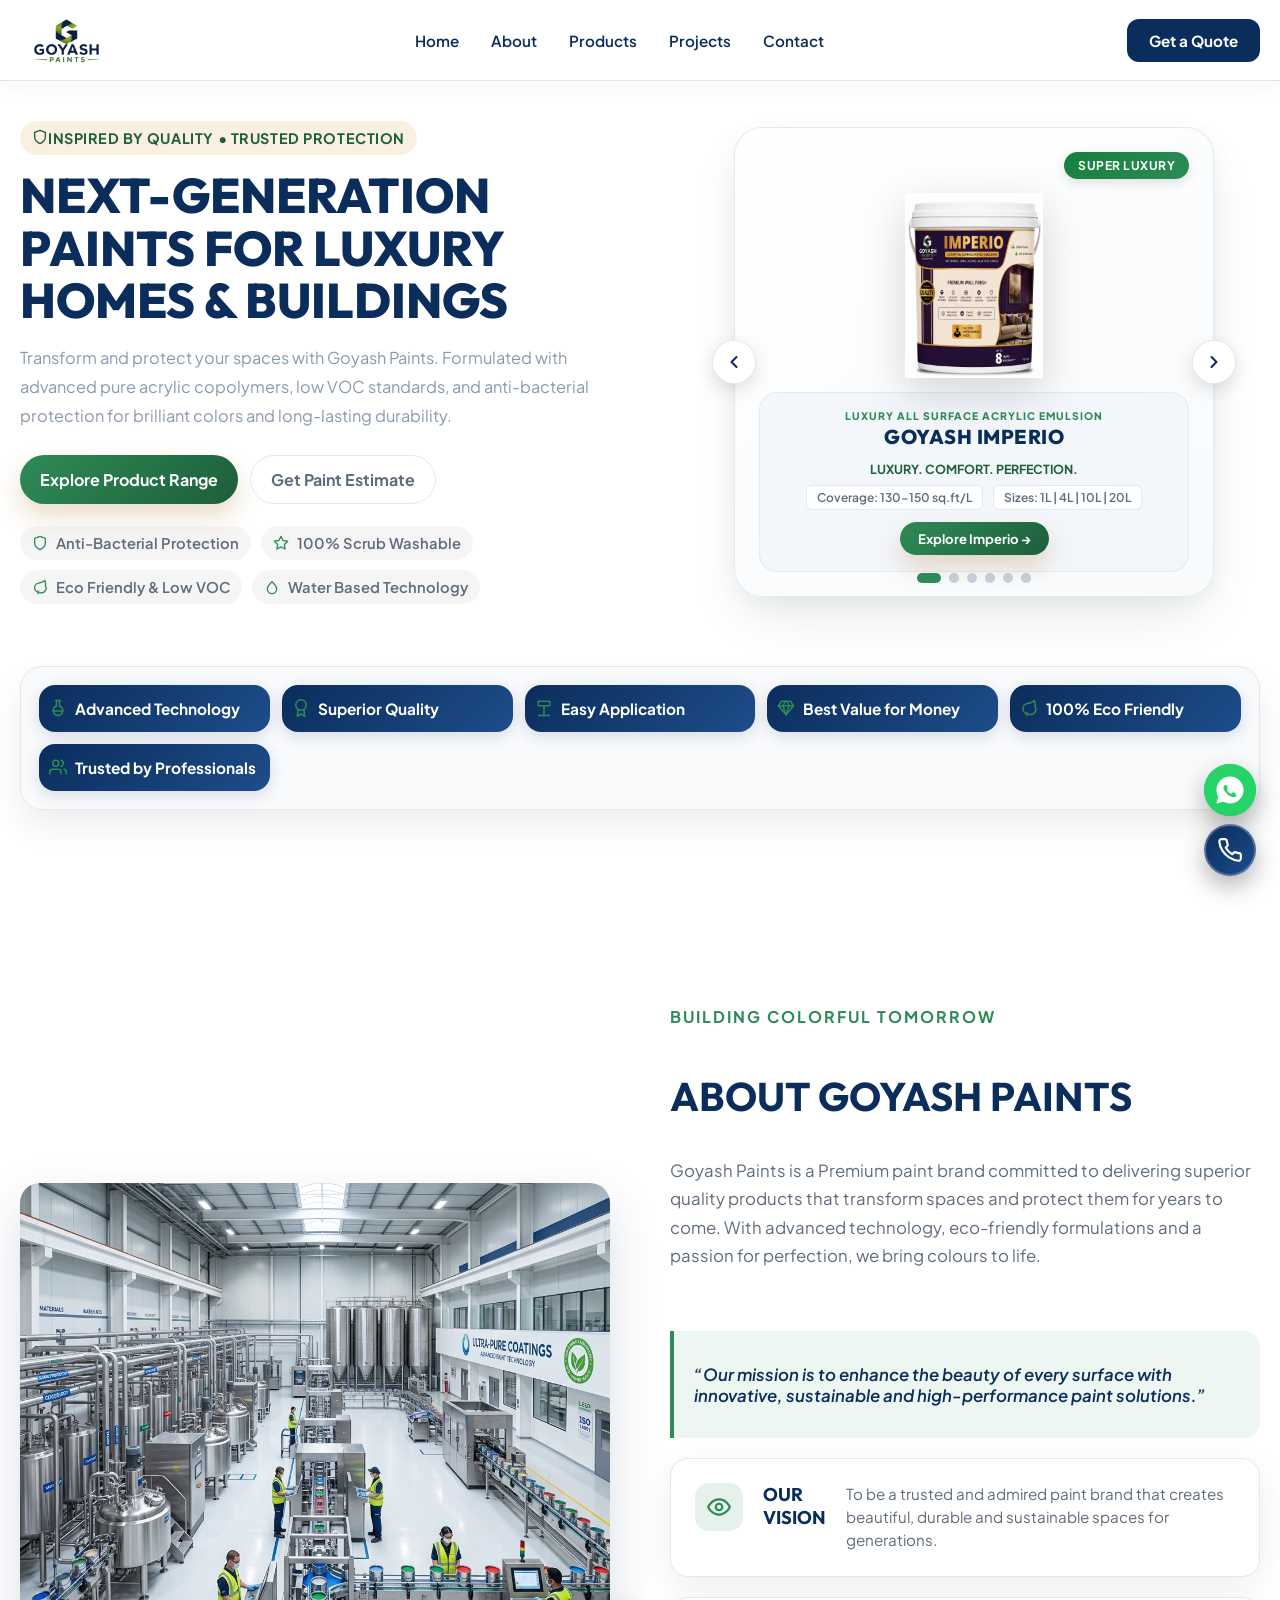
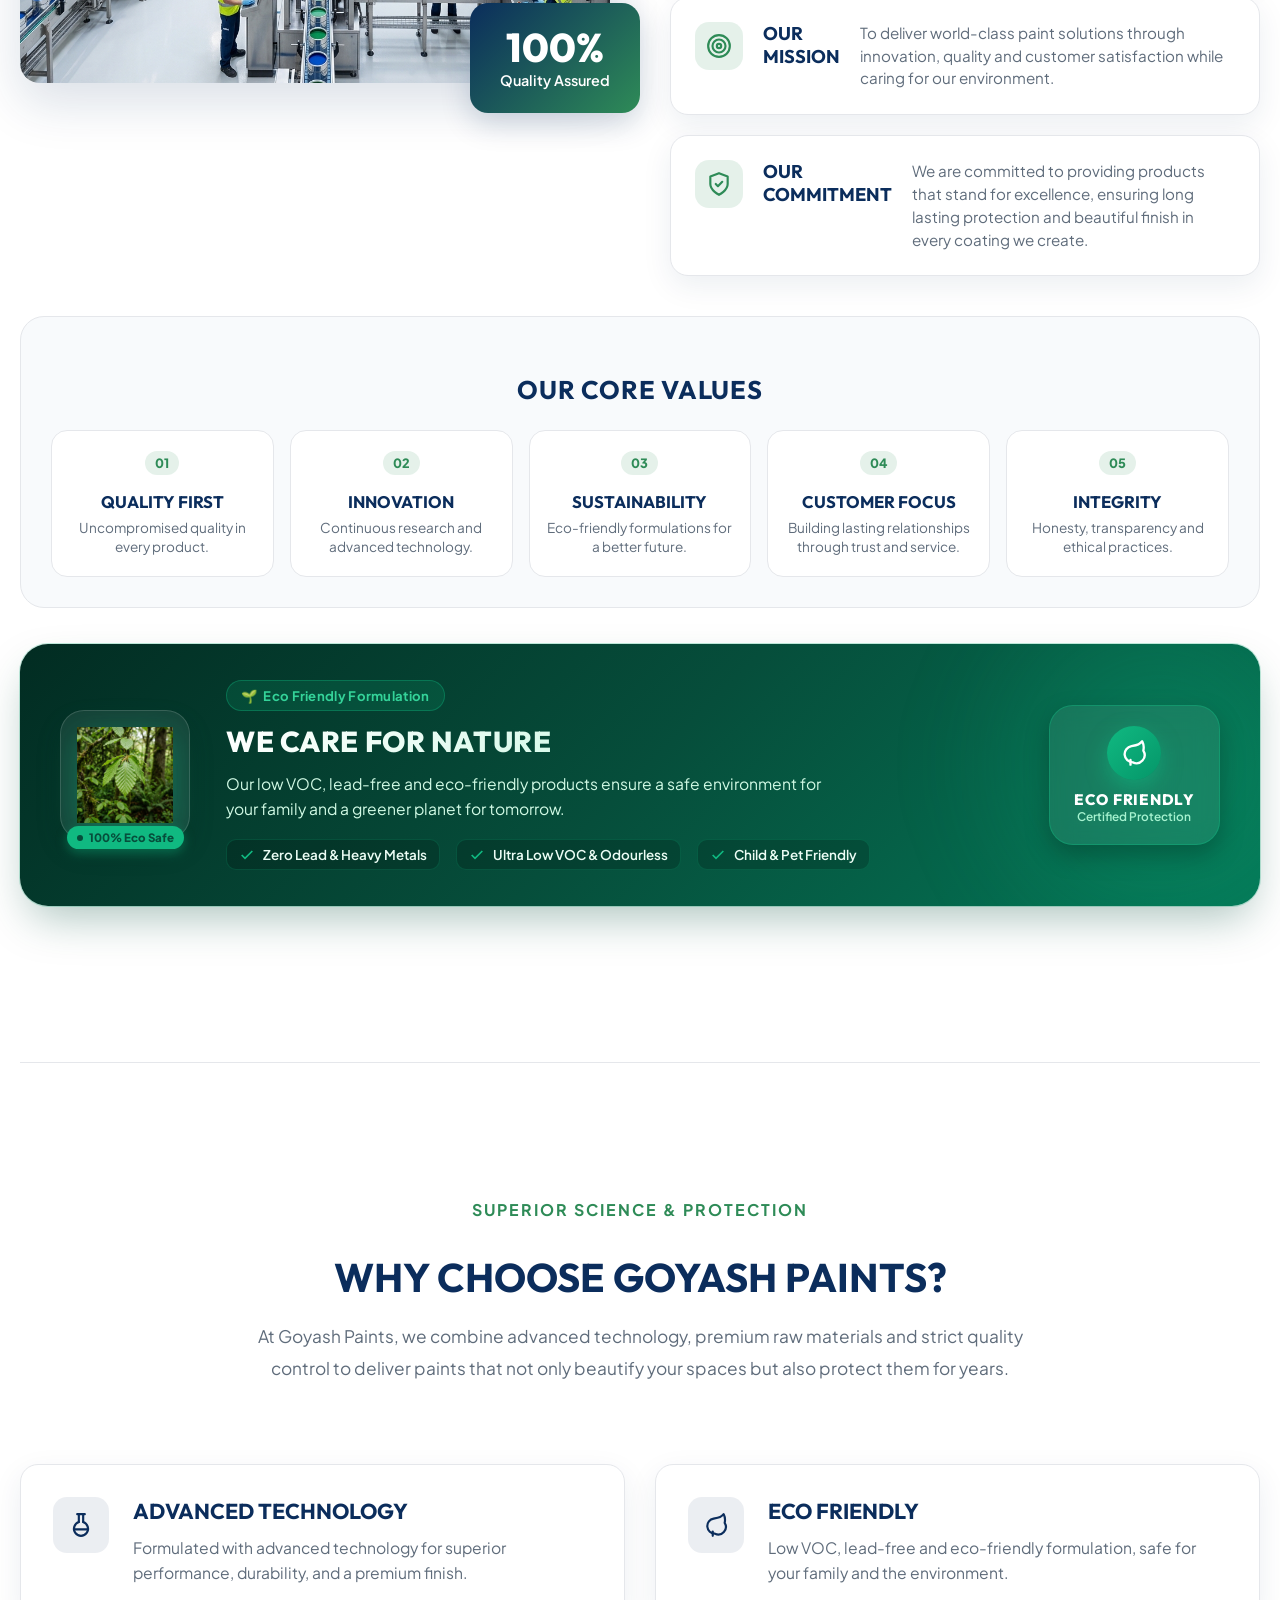
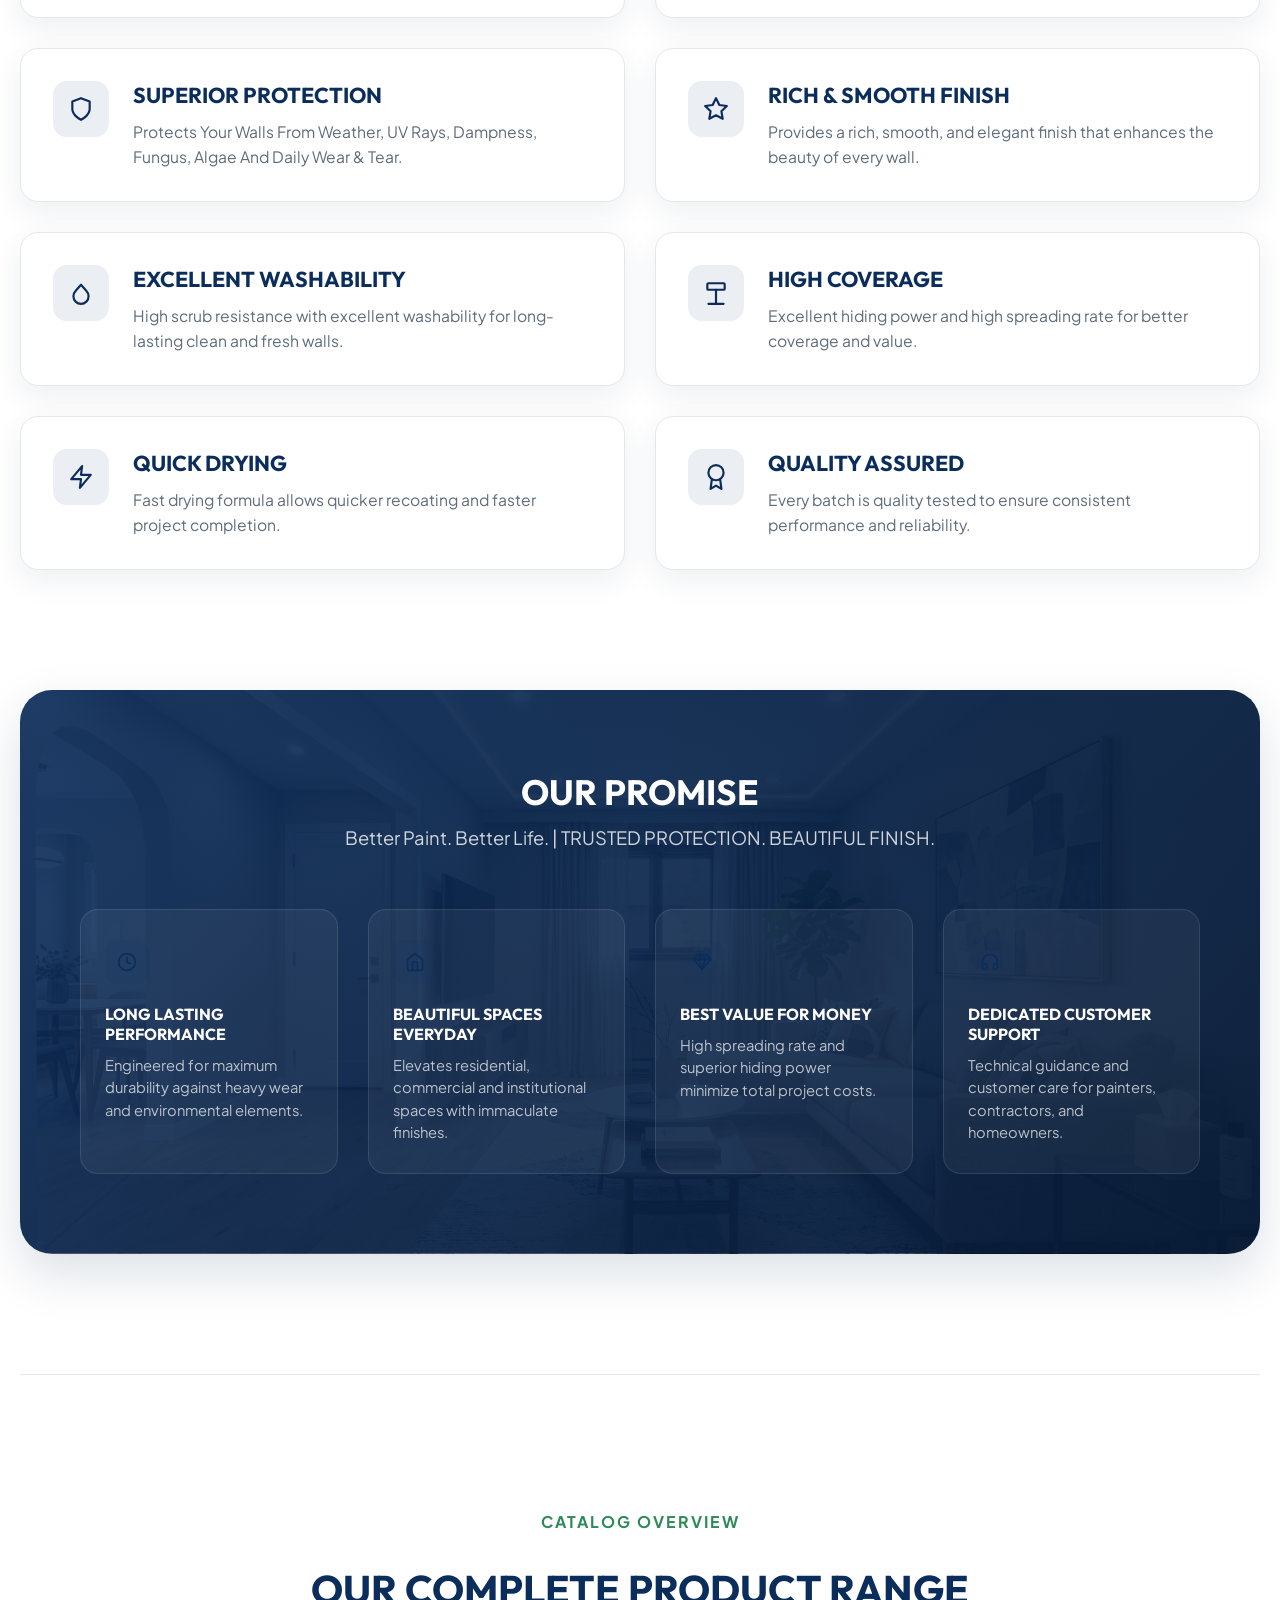
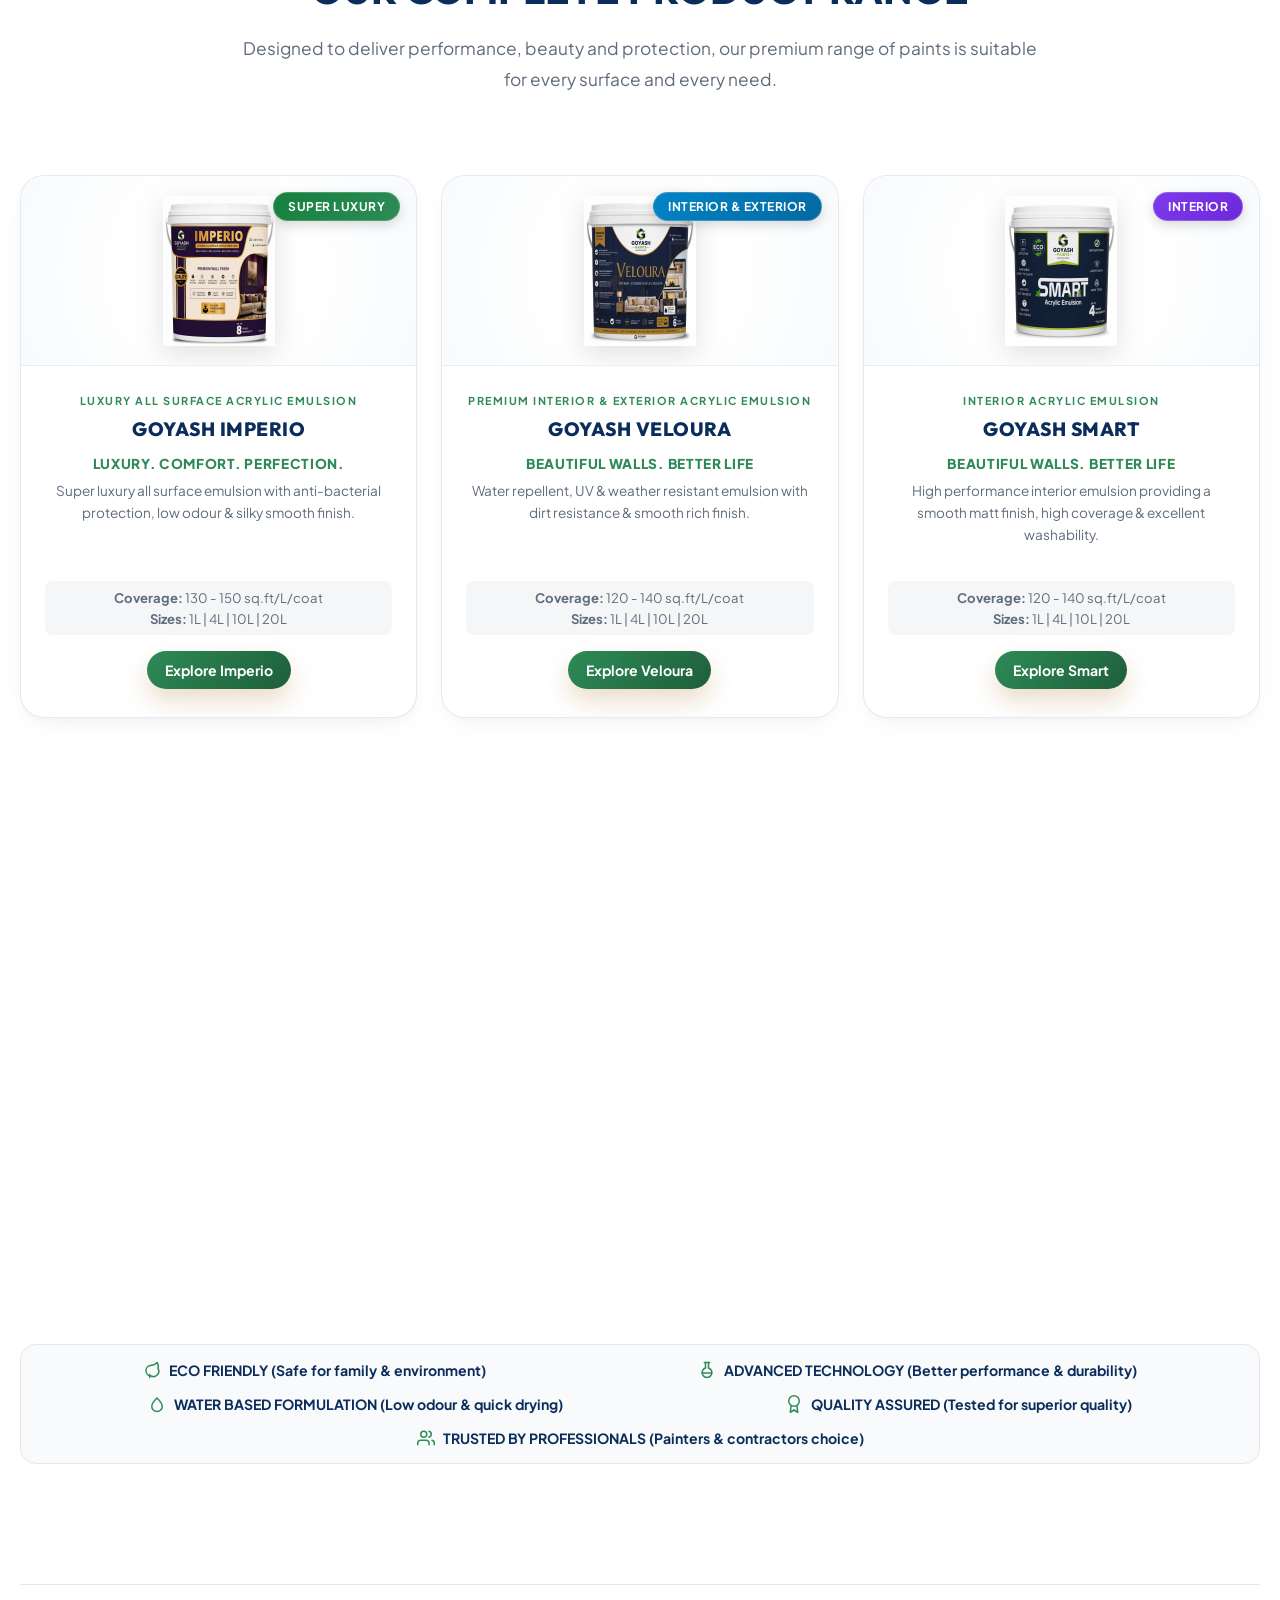
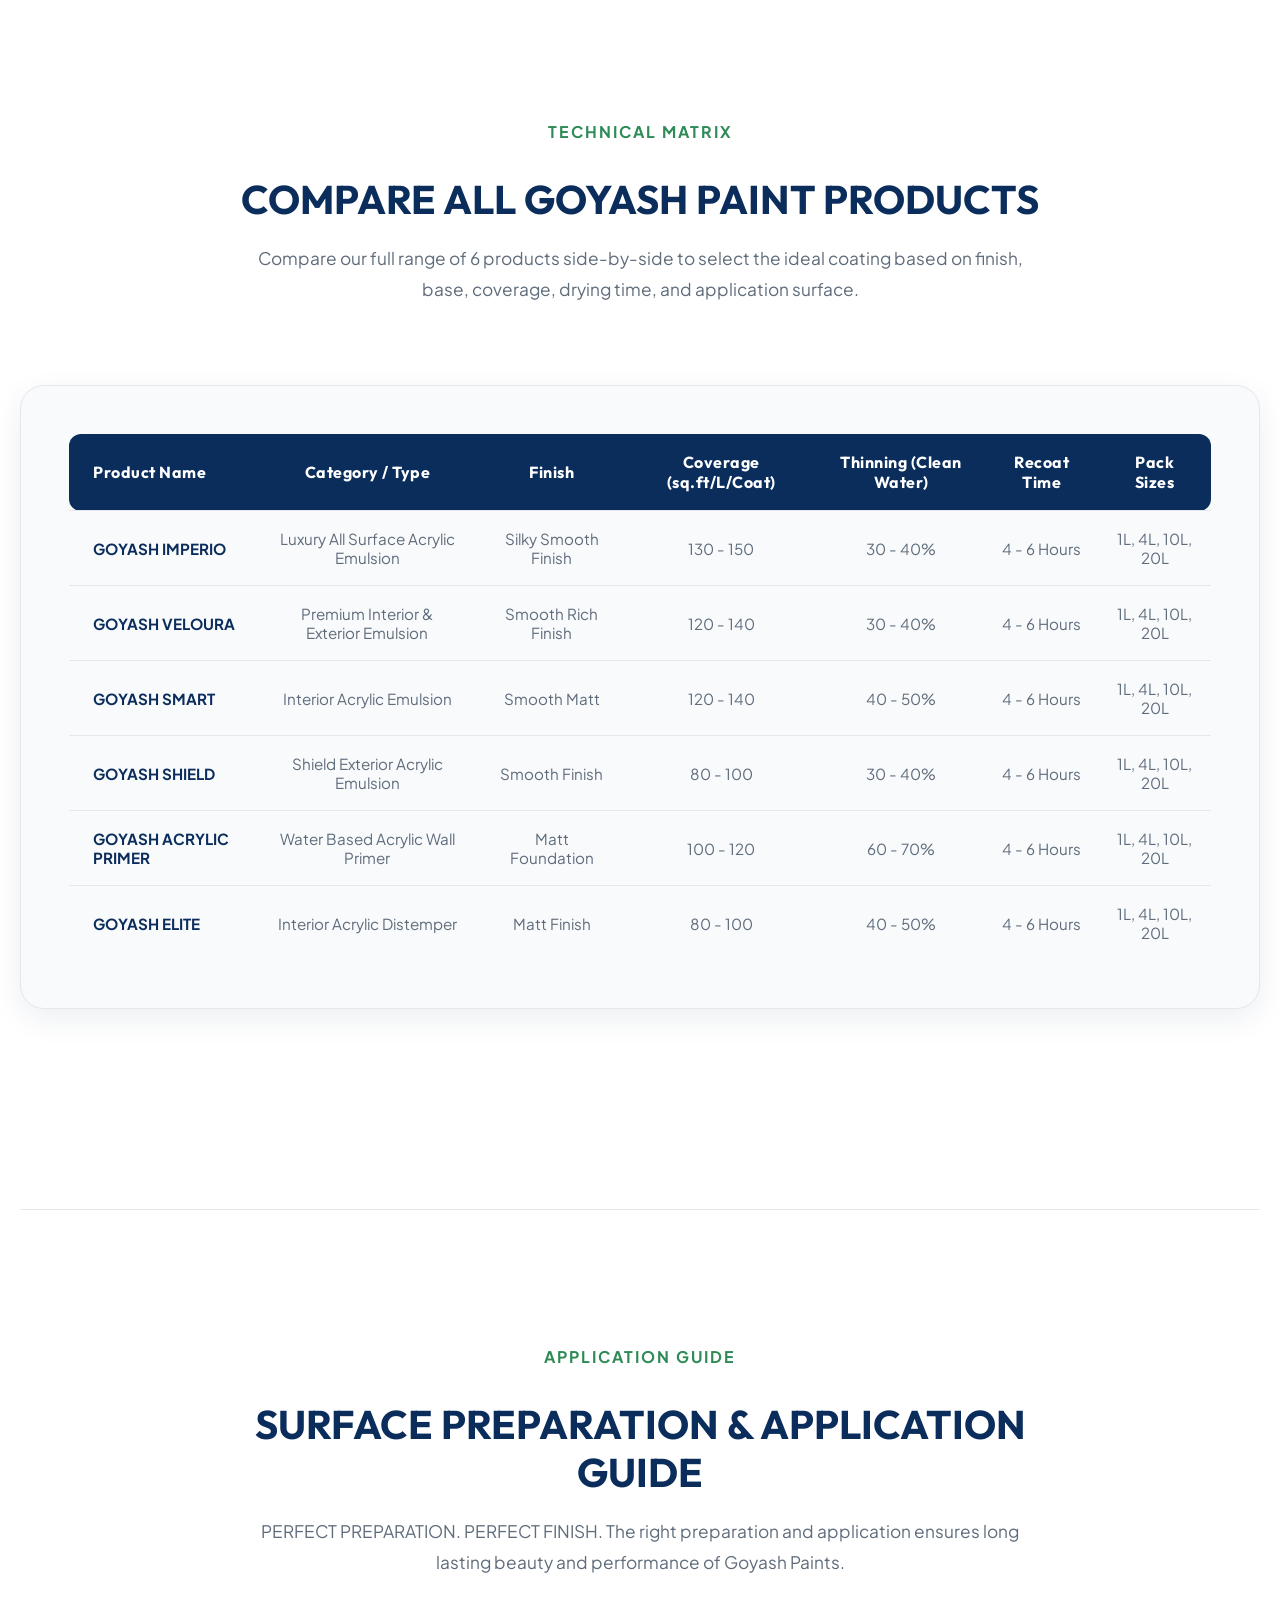
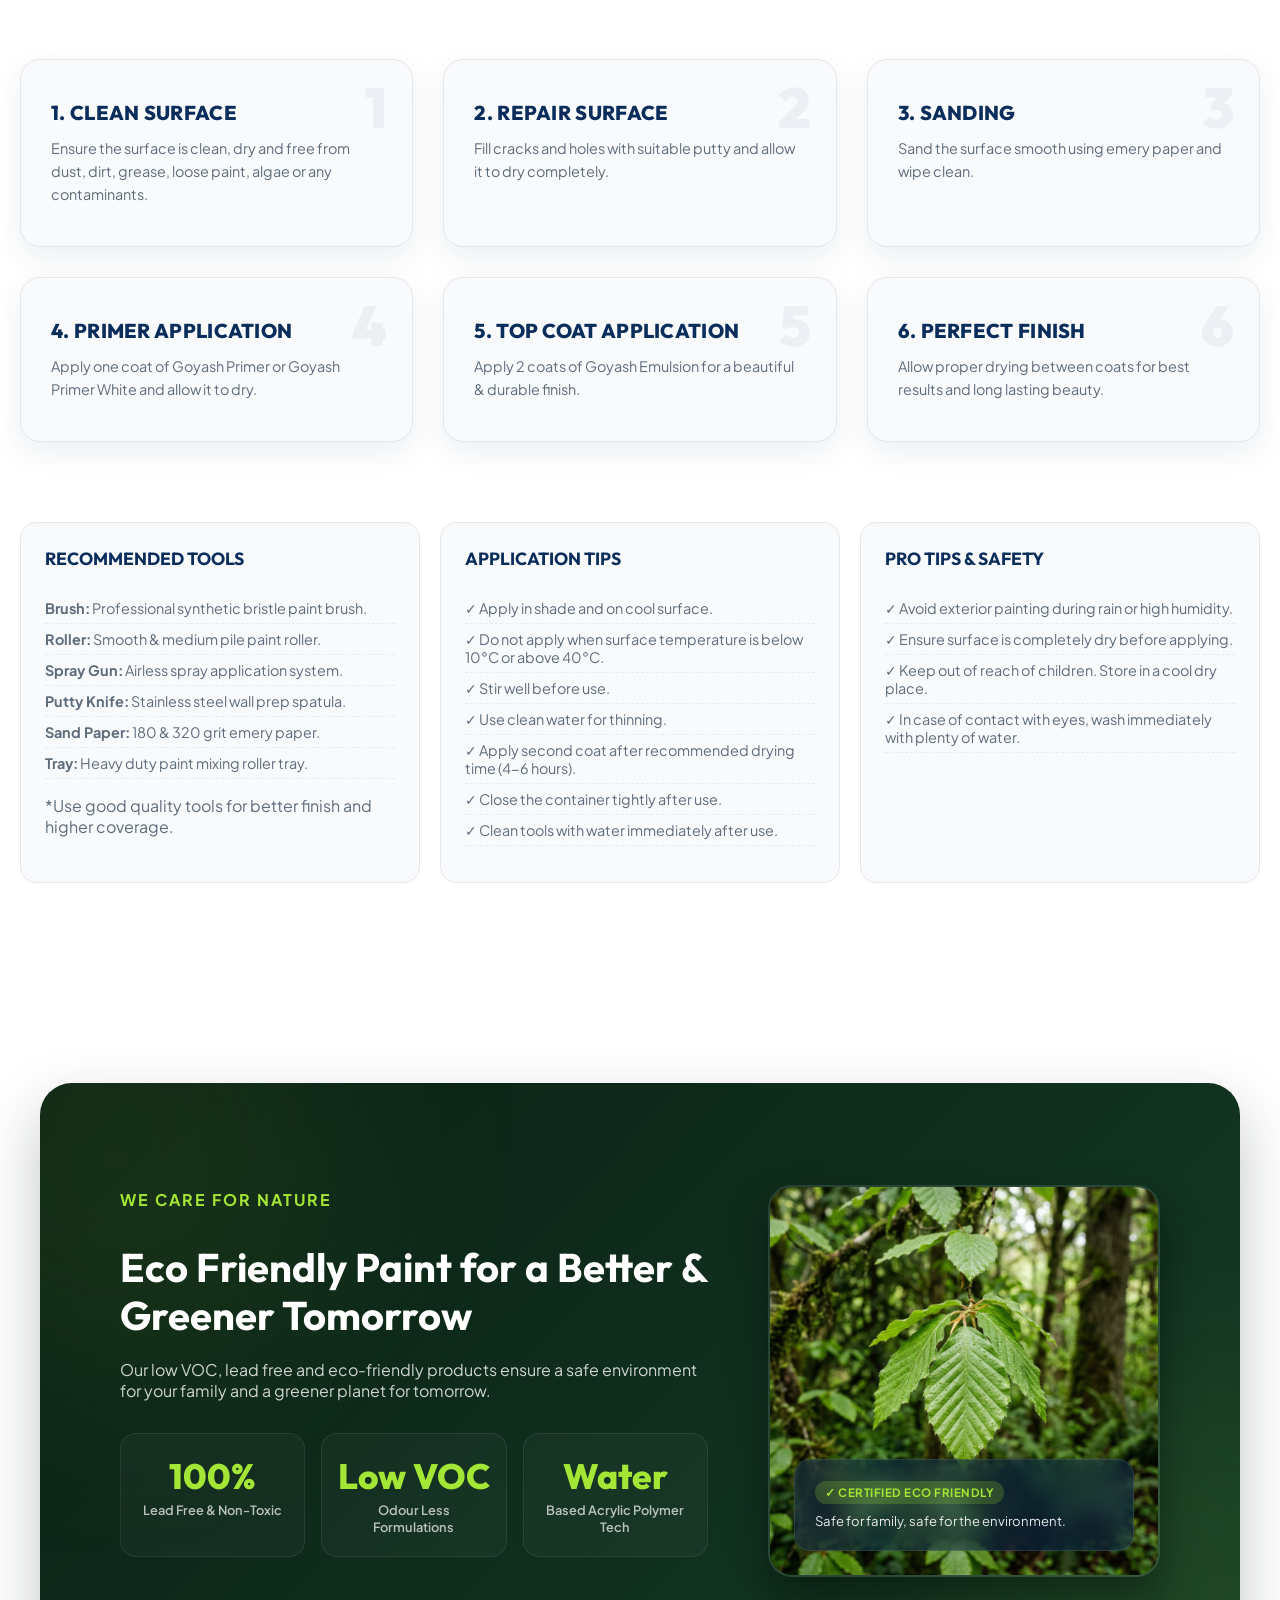
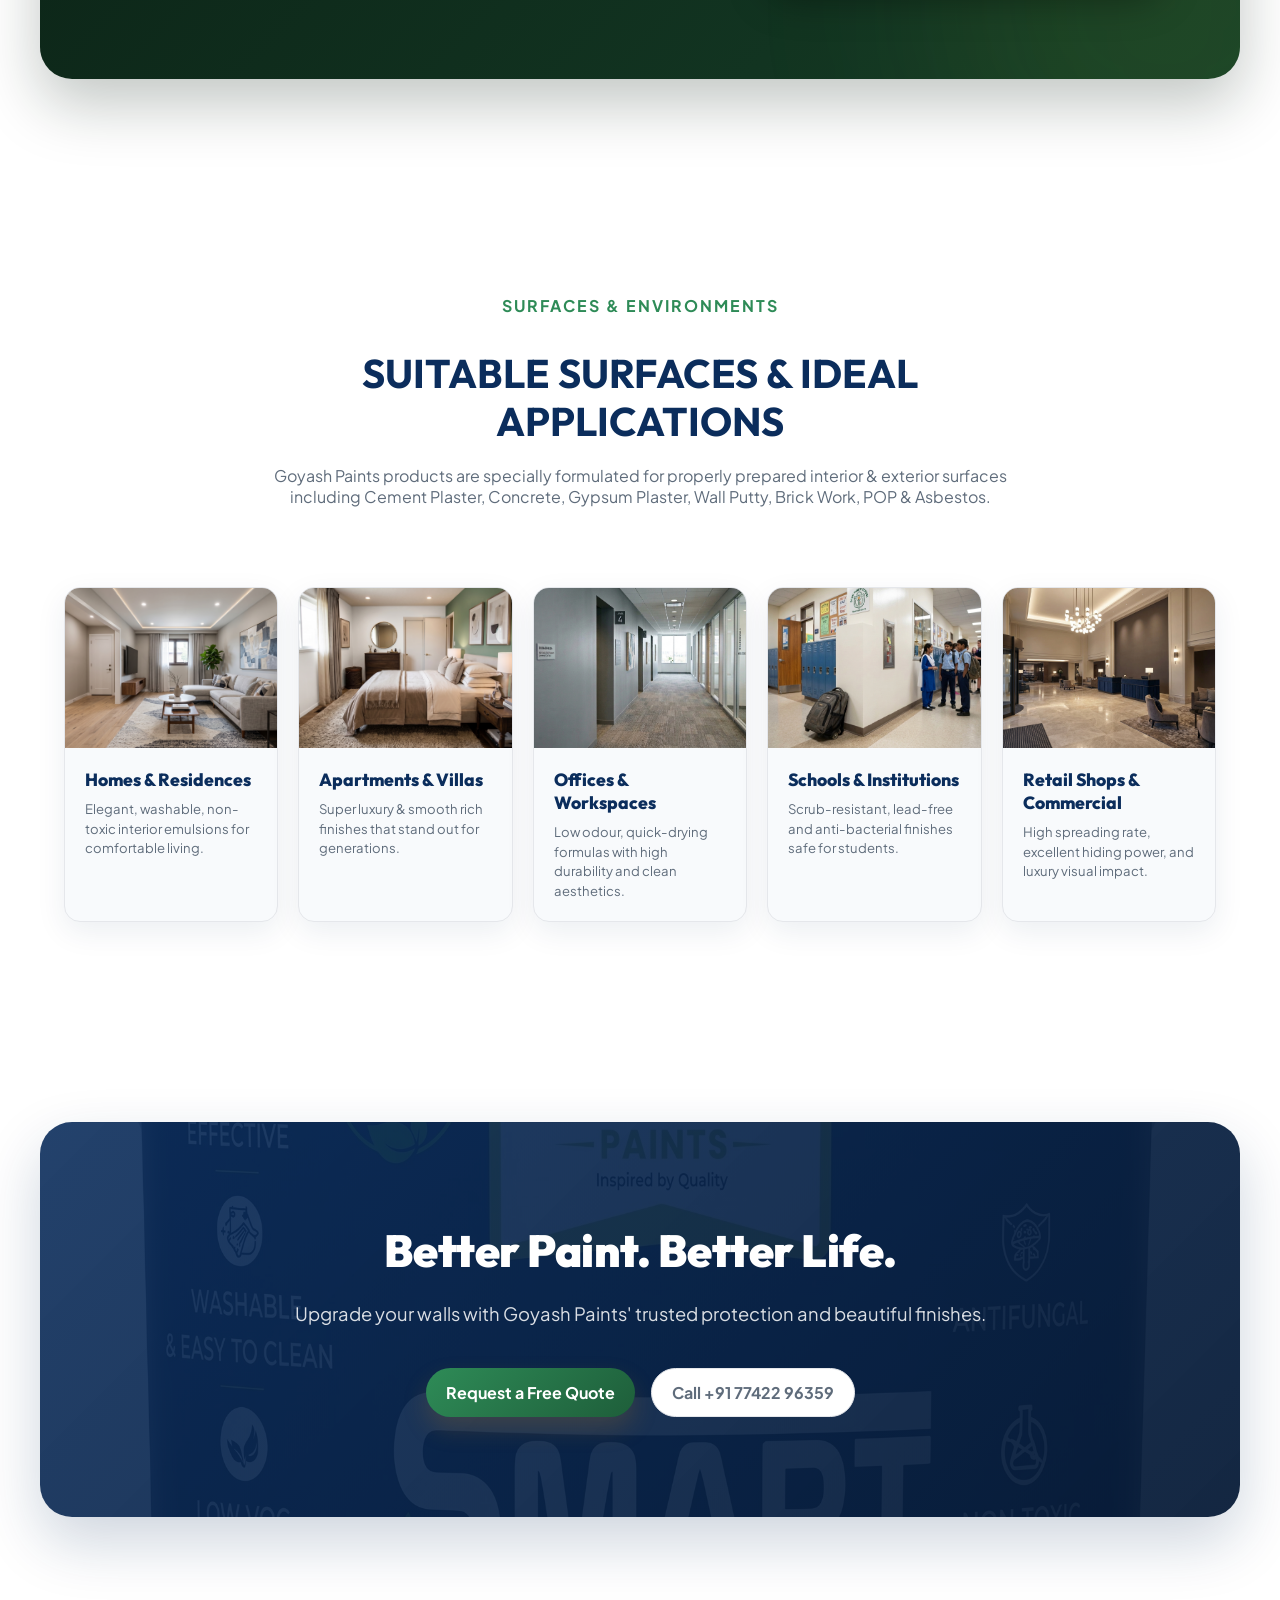
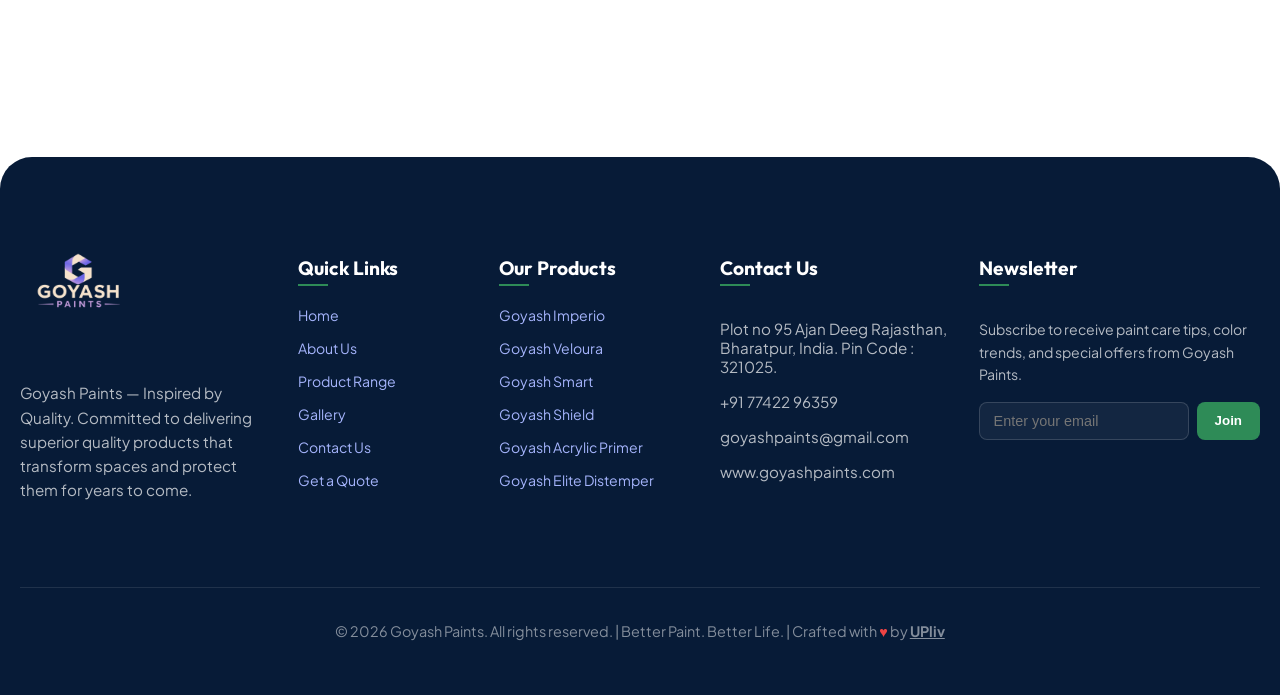
==== commit 254e2b4c: "Restrict splash screen to mobile view only and optimize for mobile screens" ====
--- a/index.html
+++ b/index.html
@@ -45,11 +45,25 @@
         var progress = document.getElementById('splash-progress');
         var skipBtn  = document.getElementById('splash-skip');
 
+        if (!splash) return;
+
+        // Run ONLY on mobile screens (width <= 768px)
+        var isMobile = window.innerWidth <= 768;
+        if (!isMobile) {
+          splash.style.display = 'none';
+          splash.remove();
+          return;
+        }
+
         function dismiss() {
           if (!splash) return;
           splash.classList.add('hidden');
           document.body.style.overflow = '';
-          setTimeout(function () { splash.remove(); }, 750);
+          setTimeout(function () {
+            if (splash && splash.parentNode) {
+              splash.remove();
+            }
+          }, 750);
         }
 
         document.body.style.overflow = 'hidden';
@@ -59,15 +73,23 @@
             if (video.duration) {
               var pct = (video.currentTime / video.duration) * 100;
               progress.style.width = pct + '%';
-              progress.style.transitionDuration = '0.25s';
             }
           });
           video.addEventListener('ended', dismiss);
-          video.addEventListener('error', function () {
-            setTimeout(dismiss, 3000);
+          video.addEventListener('error', dismiss);
+          
+          // Safety fallback timeout
+          setTimeout(dismiss, 10000);
+        } else {
+          dismiss();
+        }
+
+        if (skipBtn) {
+          skipBtn.addEventListener('click', function(e) {
+            e.stopPropagation();
+            dismiss();
           });
         }
-        if (skipBtn) skipBtn.addEventListener('click', dismiss);
       })();
     </script>
 
--- a/styles.css
+++ b/styles.css
@@ -778,18 +778,28 @@
   color: rgba(255, 255, 255, 0.5);
 }
 
-/* ── Splash Screen ── */
+/* ── Splash Screen (Mobile View Only) ── */
 #splash-screen {
   position: fixed;
   inset: 0;
+  width: 100vw;
+  height: 100vh;
+  height: 100dvh;
   z-index: 99999;
-  background: #000;
+  background: #000000;
   display: flex;
   align-items: center;
   justify-content: center;
   flex-direction: column;
   overflow: hidden;
   transition: opacity 0.7s ease, visibility 0.7s ease;
+}
+
+/* Hide splash screen completely on desktop screens (> 768px) */
+@media (min-width: 769px) {
+  #splash-screen {
+    display: none !important;
+  }
 }
 
 #splash-screen.hidden {
@@ -807,16 +817,16 @@
   object-position: center;
 }
 
-/* Dark gradient overlay so skip button is readable */
+/* Dark gradient overlay so skip button & logo are readable on mobile */
 #splash-screen::after {
   content: '';
   position: absolute;
   inset: 0;
   background: linear-gradient(
     to bottom,
-    rgba(0,0,0,0.15) 0%,
+    rgba(0,0,0,0.25) 0%,
     rgba(0,0,0,0.0) 50%,
-    rgba(0,0,0,0.55) 100%
+    rgba(0,0,0,0.6) 100%
   );
   pointer-events: none;
 }
@@ -828,45 +838,45 @@
   left: 0;
   height: 3px;
   width: 0%;
-  background: #a3e635;
-  z-index: 2;
-  transition: width linear;
-}
-
-/* Skip button */
+  background: #10b981;
+  z-index: 5;
+  transition: width 0.25s linear;
+}
+
+/* Skip button optimized for mobile touch targets */
 #splash-skip {
   position: absolute;
-  bottom: 32px;
-  right: 20px;
-  z-index: 3;
-  background: rgba(255, 255, 255, 0.15);
-  backdrop-filter: blur(8px);
-  -webkit-backdrop-filter: blur(8px);
+  bottom: calc(24px + env(safe-area-inset-bottom, 0px));
+  right: 18px;
+  z-index: 10;
+  background: rgba(15, 23, 42, 0.65);
+  backdrop-filter: blur(10px);
+  -webkit-backdrop-filter: blur(10px);
   border: 1px solid rgba(255, 255, 255, 0.3);
-  color: #fff;
+  color: #ffffff;
   font-family: 'Outfit', sans-serif;
   font-size: 0.85rem;
-  font-weight: 600;
+  font-weight: 700;
   letter-spacing: 0.04em;
   padding: 10px 22px;
-  border-radius: 100px;
+  border-radius: 50px;
   cursor: pointer;
-  transition: background 0.2s ease, transform 0.2s ease;
-}
-
-#splash-skip:hover,
+  box-shadow: 0 4px 16px rgba(0, 0, 0, 0.3);
+  transition: all 0.2s ease;
+}
+
 #splash-skip:active {
-  background: rgba(163, 230, 53, 0.3);
-  transform: scale(1.04);
-}
-
-/* Logo watermark on splash */
+  background: rgba(16, 185, 129, 0.5);
+  transform: scale(0.96);
+}
+
+/* Logo watermark on mobile splash */
 #splash-logo {
   position: absolute;
-  top: 24px;
+  top: calc(24px + env(safe-area-inset-top, 0px));
   left: 50%;
   transform: translateX(-50%);
-  z-index: 3;
+  z-index: 10;
   display: flex;
   align-items: center;
   gap: 8px;
@@ -874,31 +884,16 @@
 
 #splash-logo span {
   font-family: 'Outfit', sans-serif;
-  font-size: 1.4rem;
+  font-size: 1.3rem;
   font-weight: 800;
-  color: #fff;
-  letter-spacing: 0.02em;
+  color: #ffffff;
+  letter-spacing: 0.03em;
+  text-shadow: 0 2px 8px rgba(0, 0, 0, 0.6);
 }
 
 #splash-logo span em {
-  color: #a3e635;
+  color: #34d399;
   font-style: normal;
-}
-
-/* Mobile-first: ensure portrait video fills well on mobile */
-@media (max-width: 600px) {
-  #splash-video {
-    object-position: center center;
-  }
-  #splash-skip {
-    bottom: 24px;
-    right: 16px;
-    font-size: 0.8rem;
-    padding: 9px 18px;
-  }
-  #splash-logo span {
-    font-size: 1.2rem;
-  }
 }
 
 /* ── Floating Action Buttons ── */
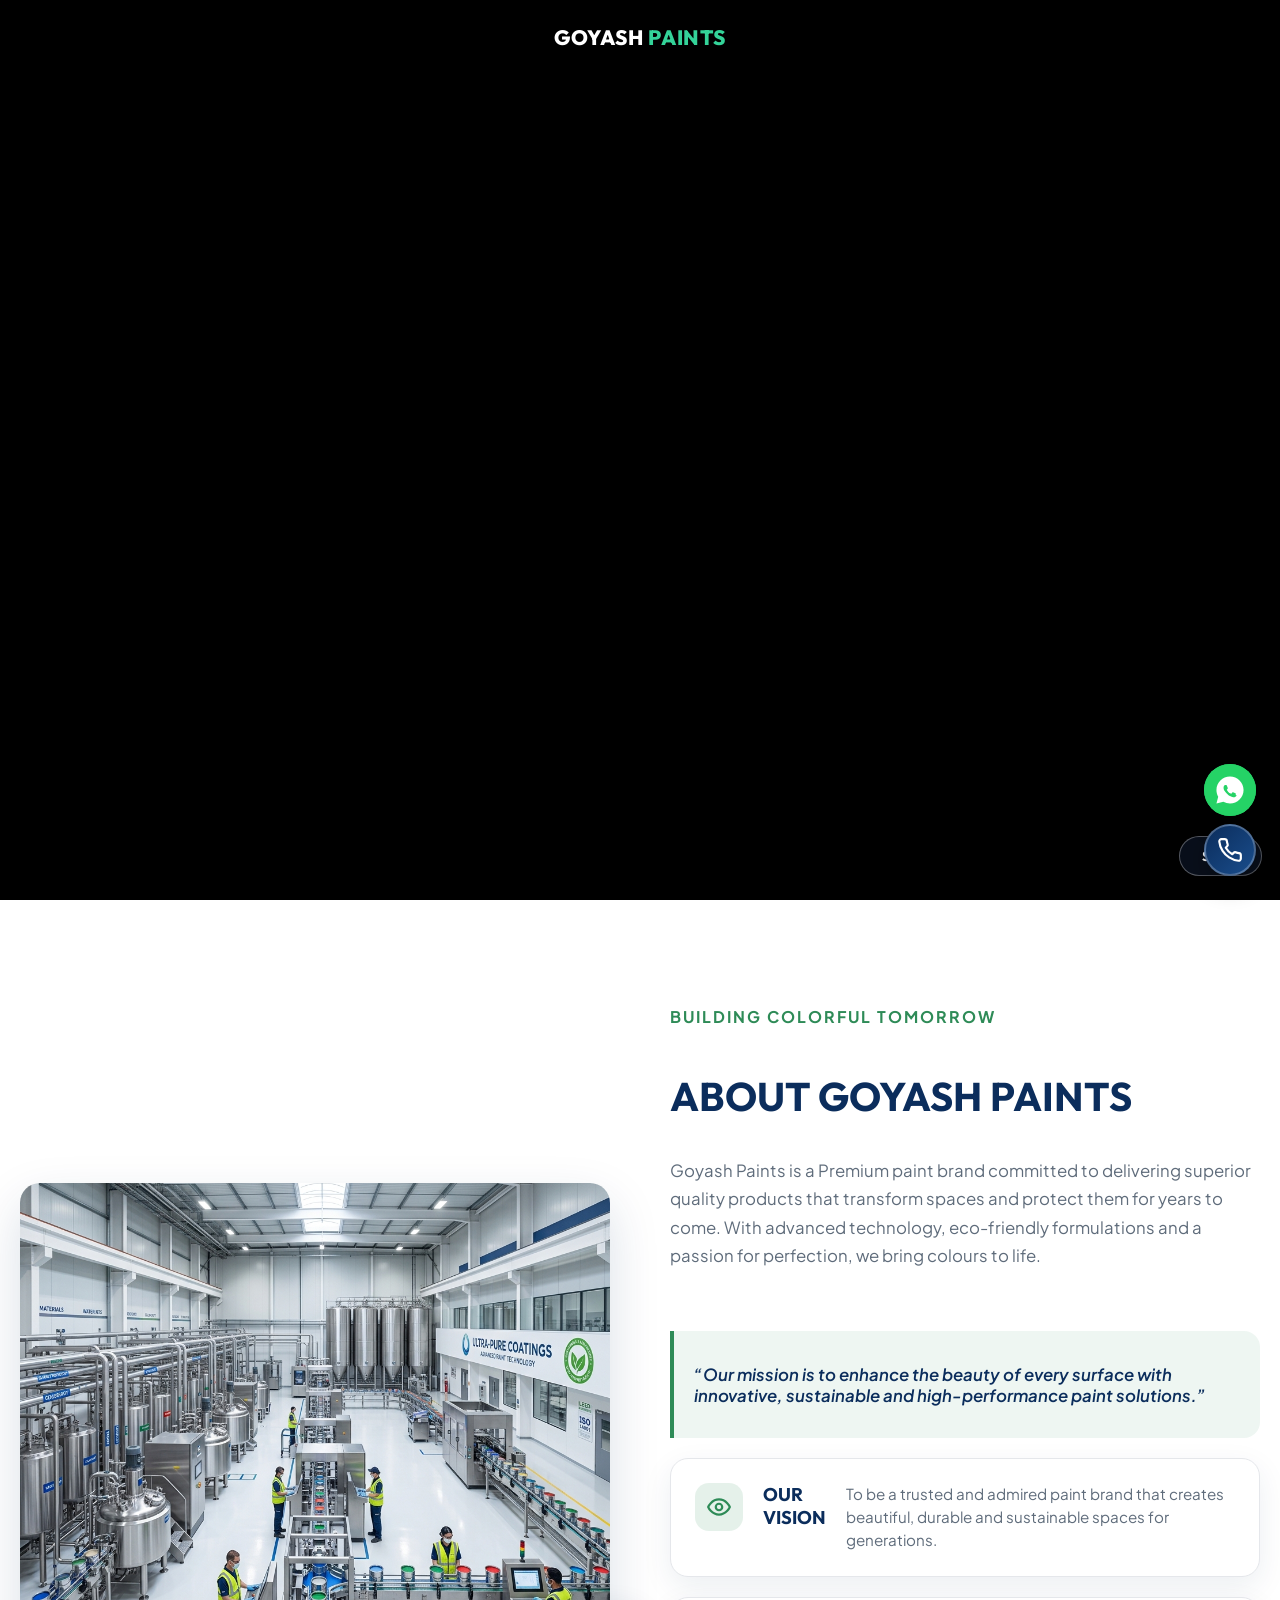
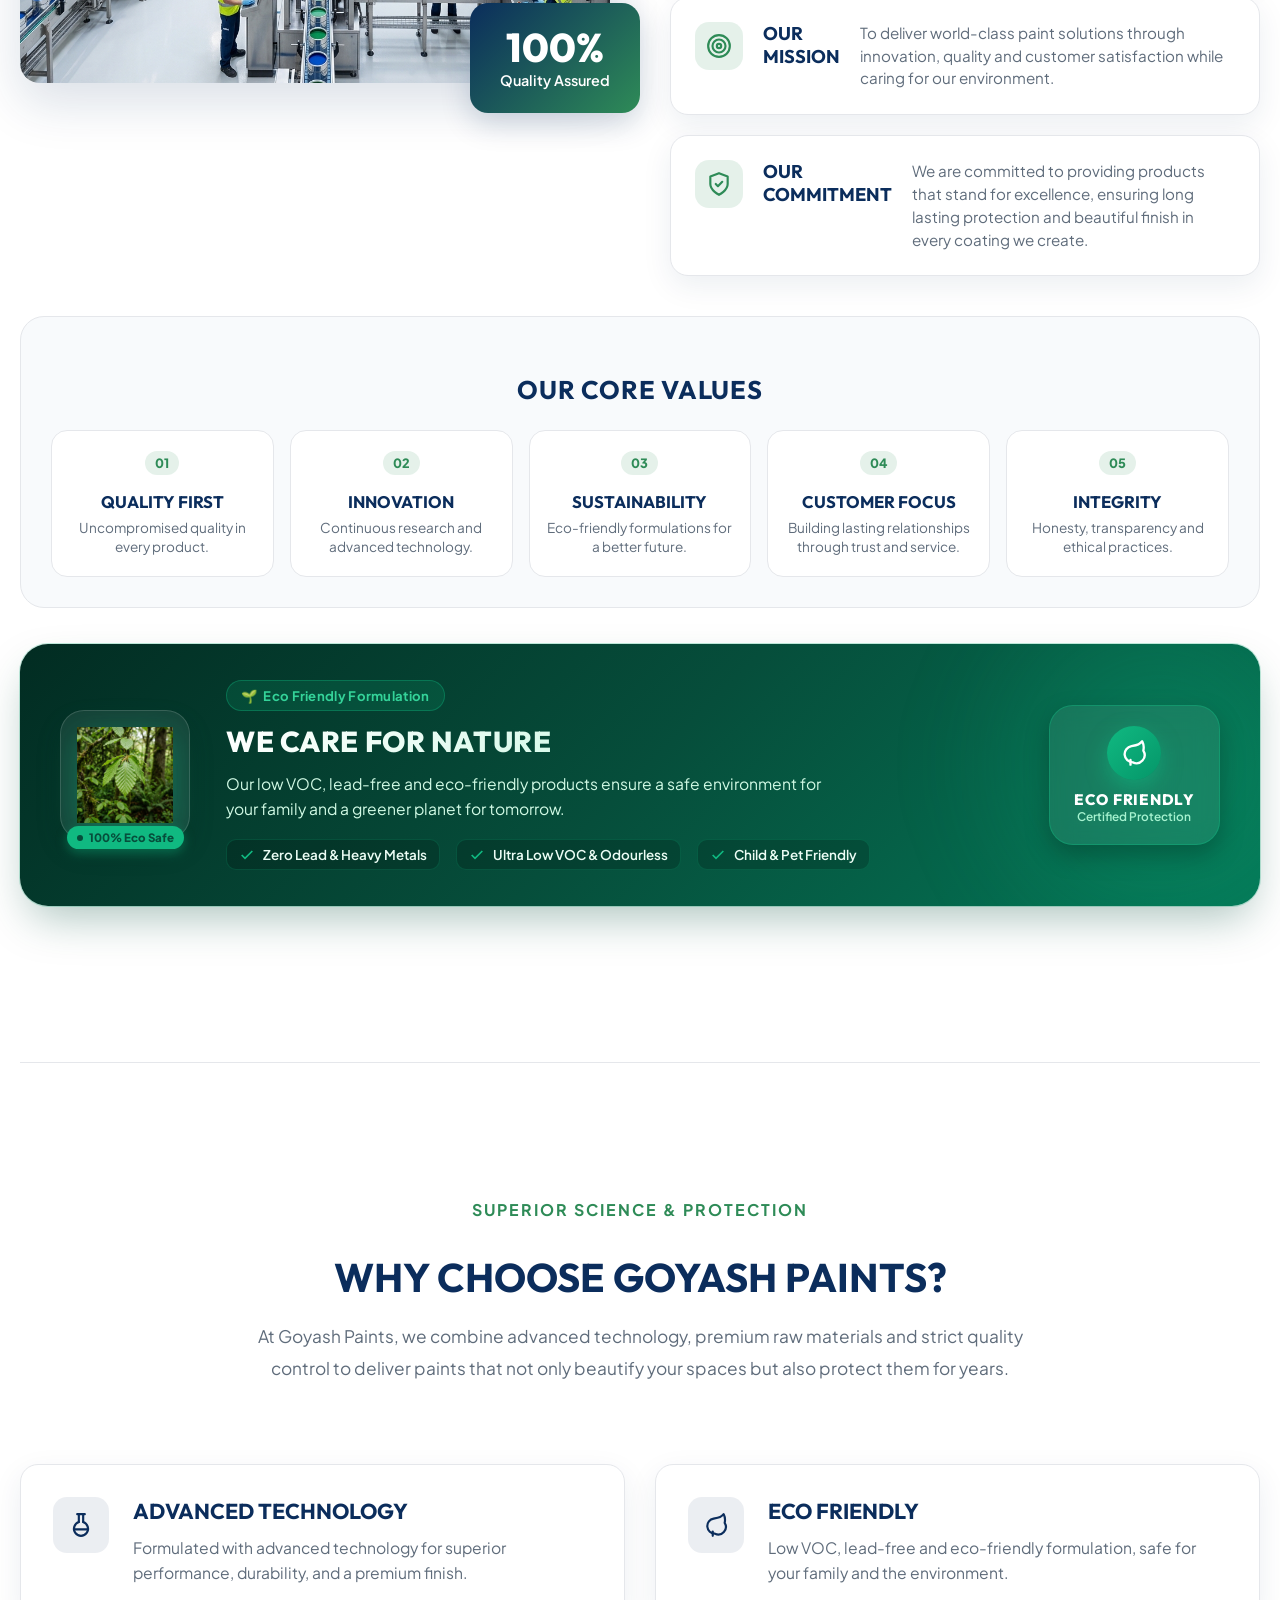
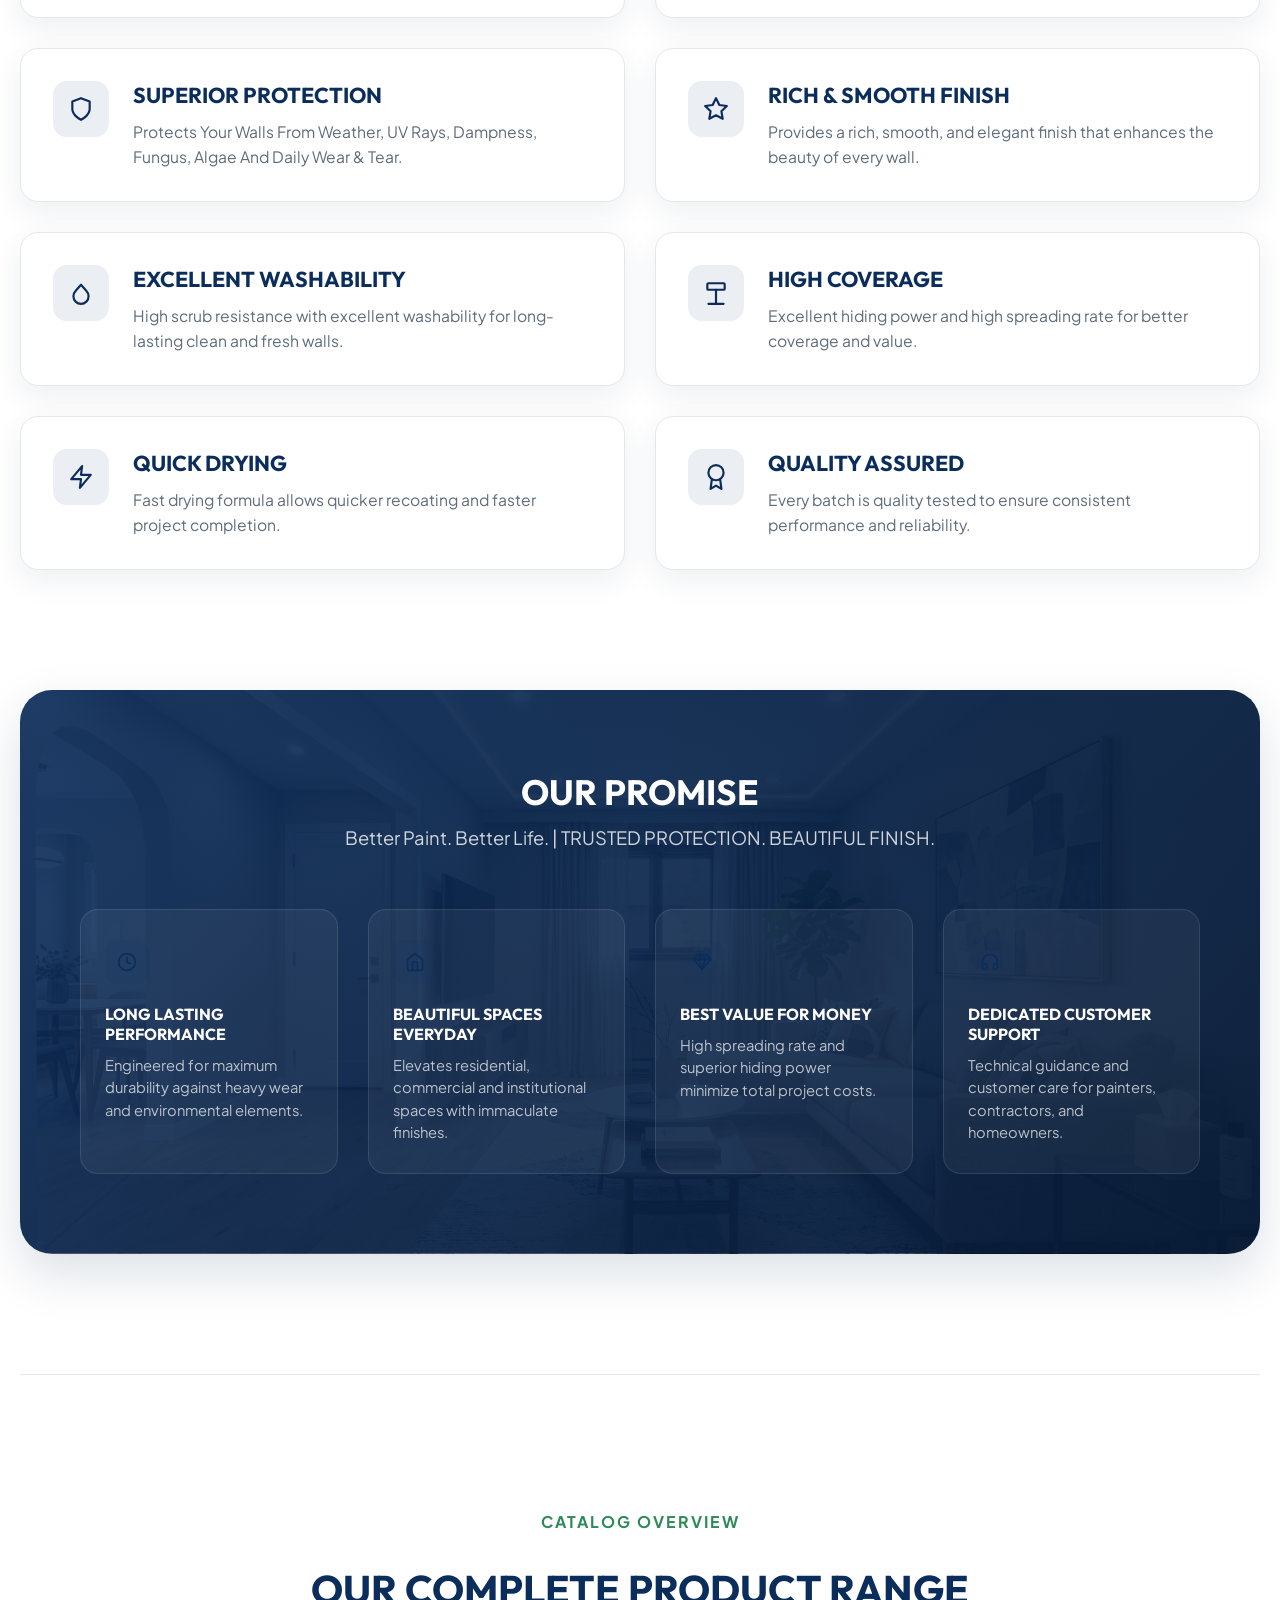
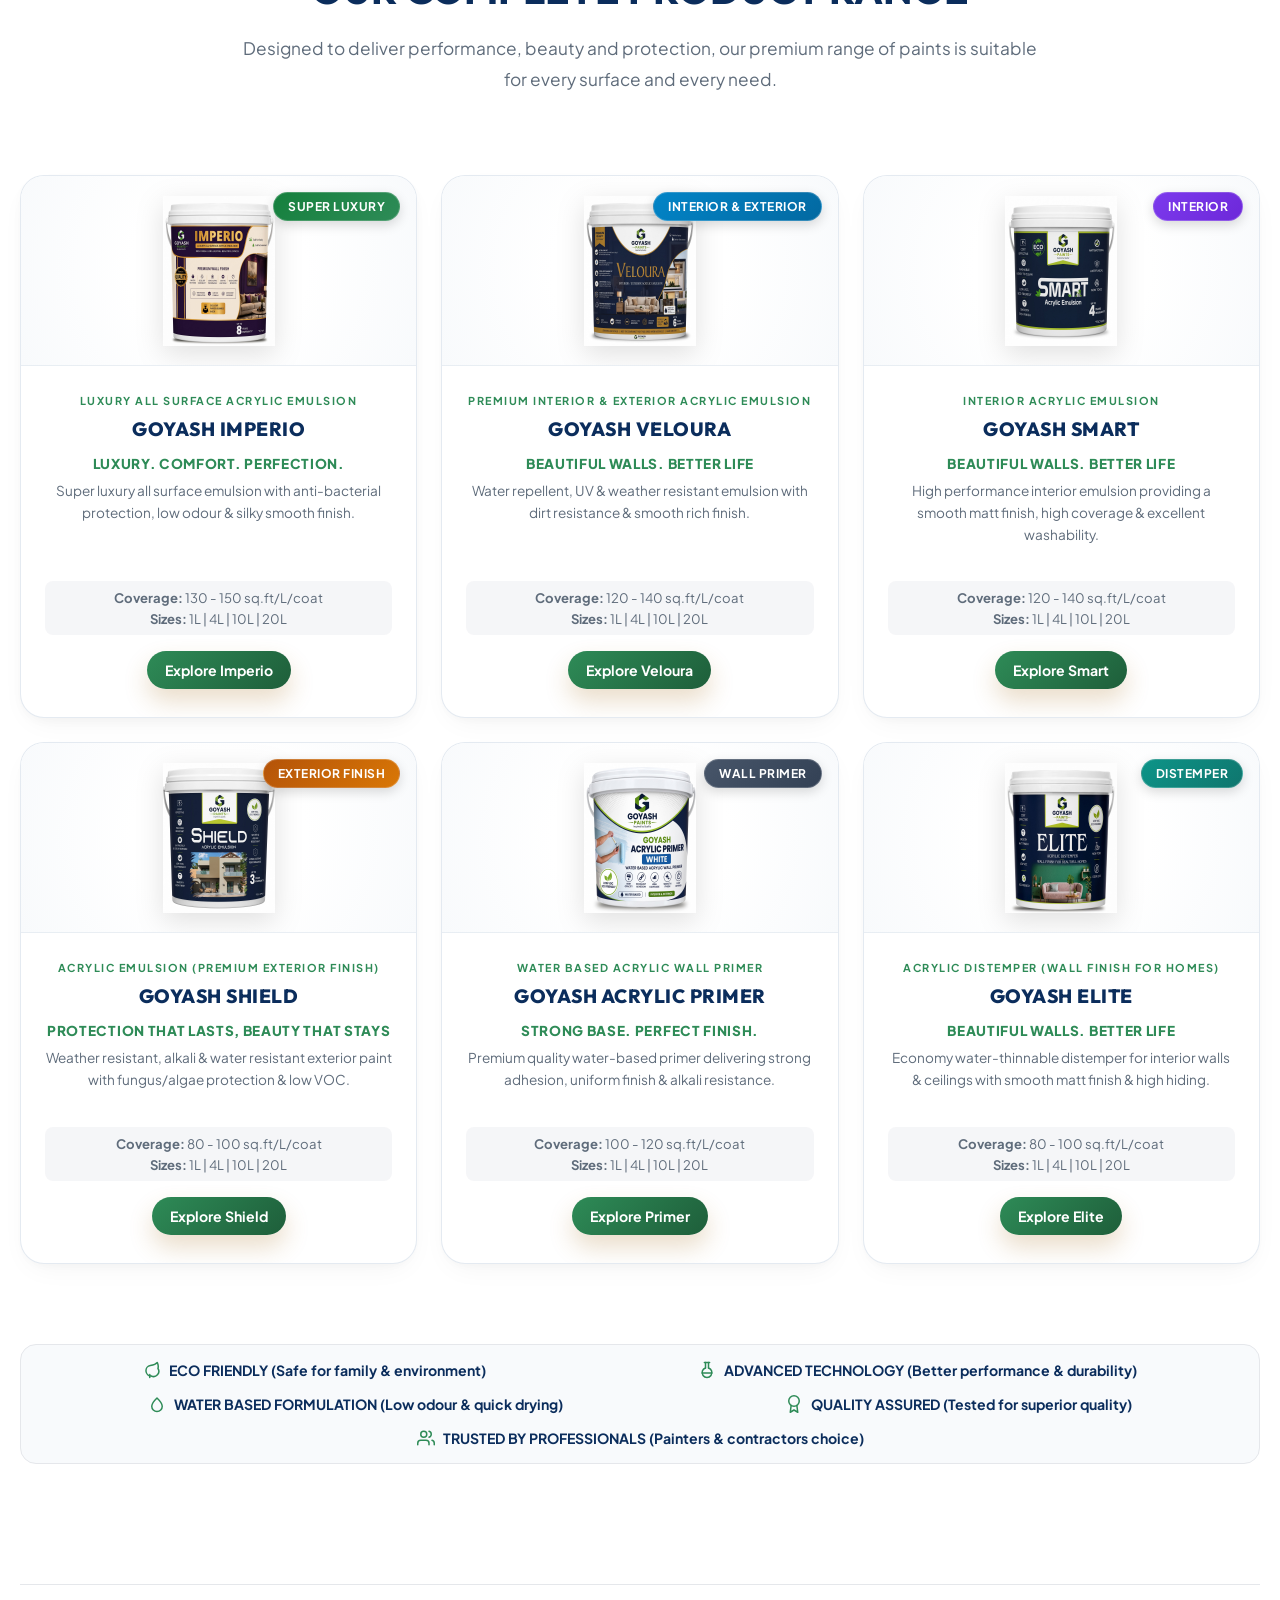
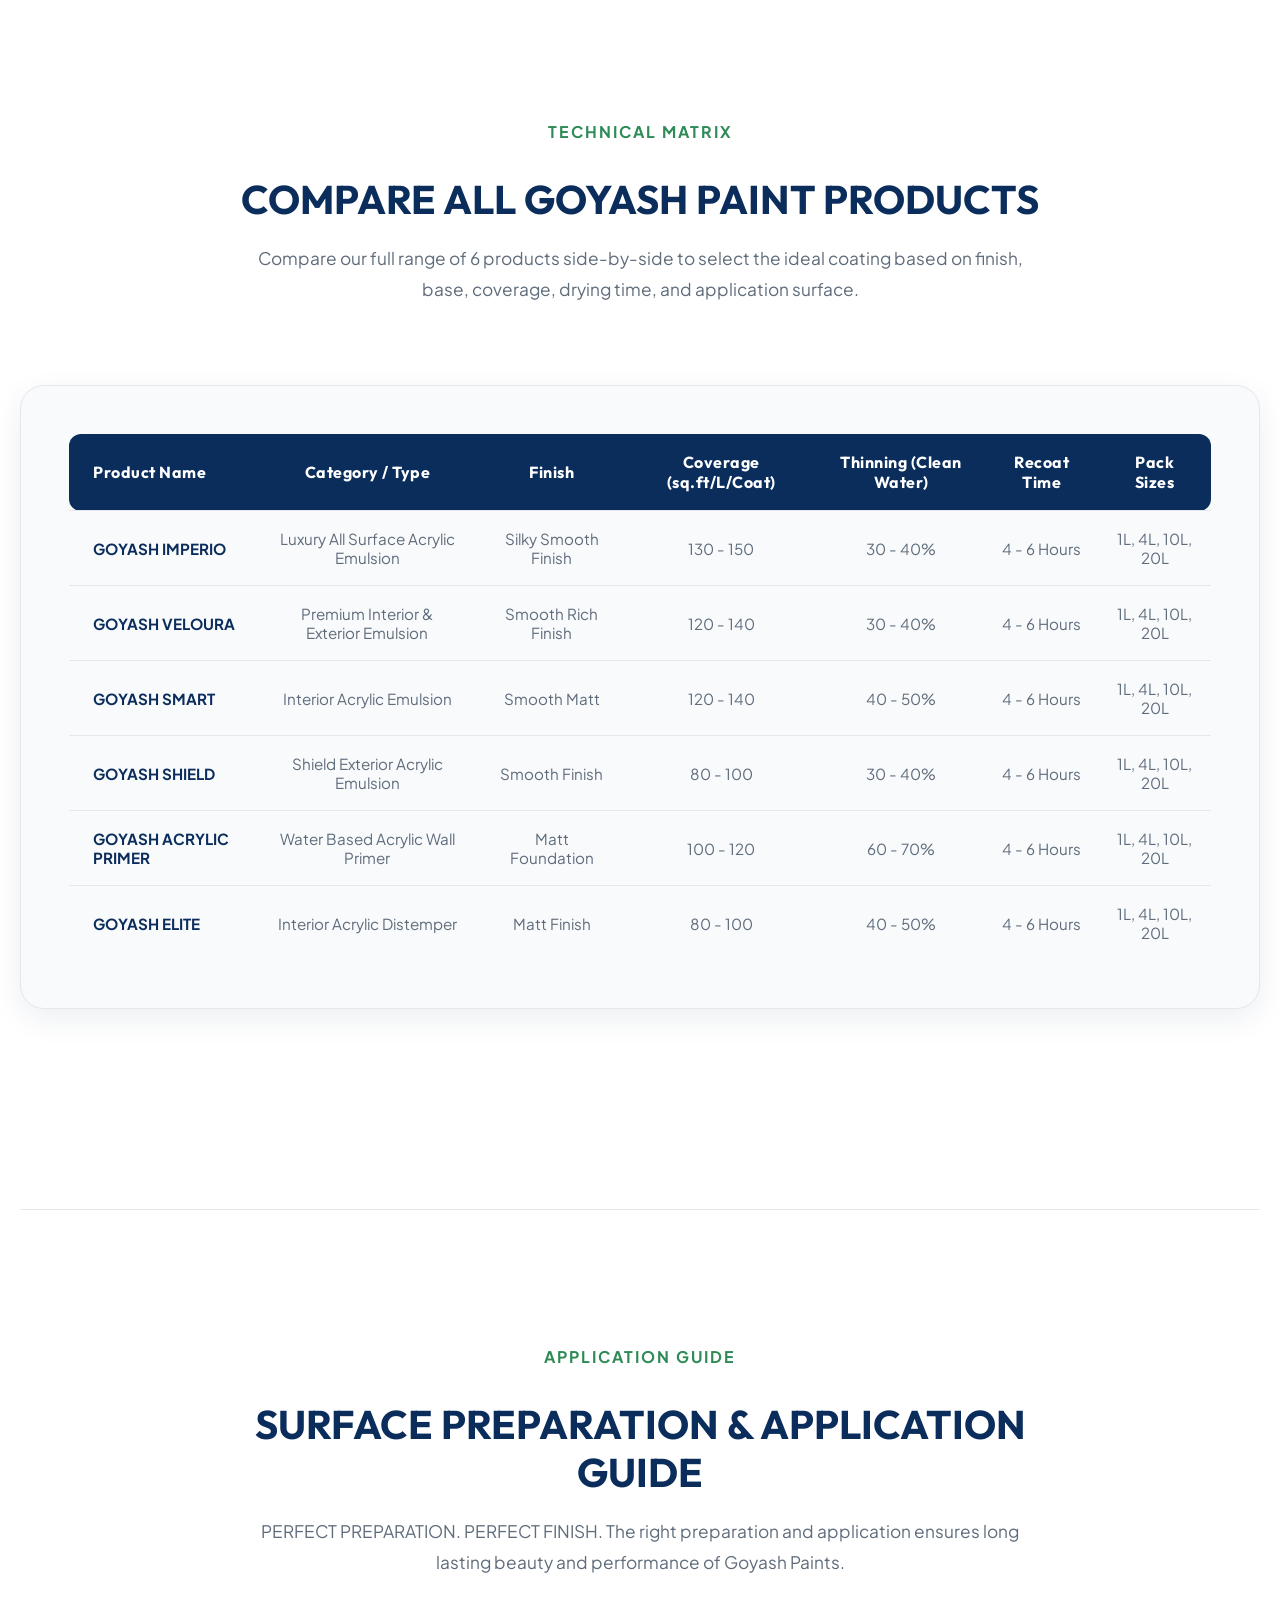
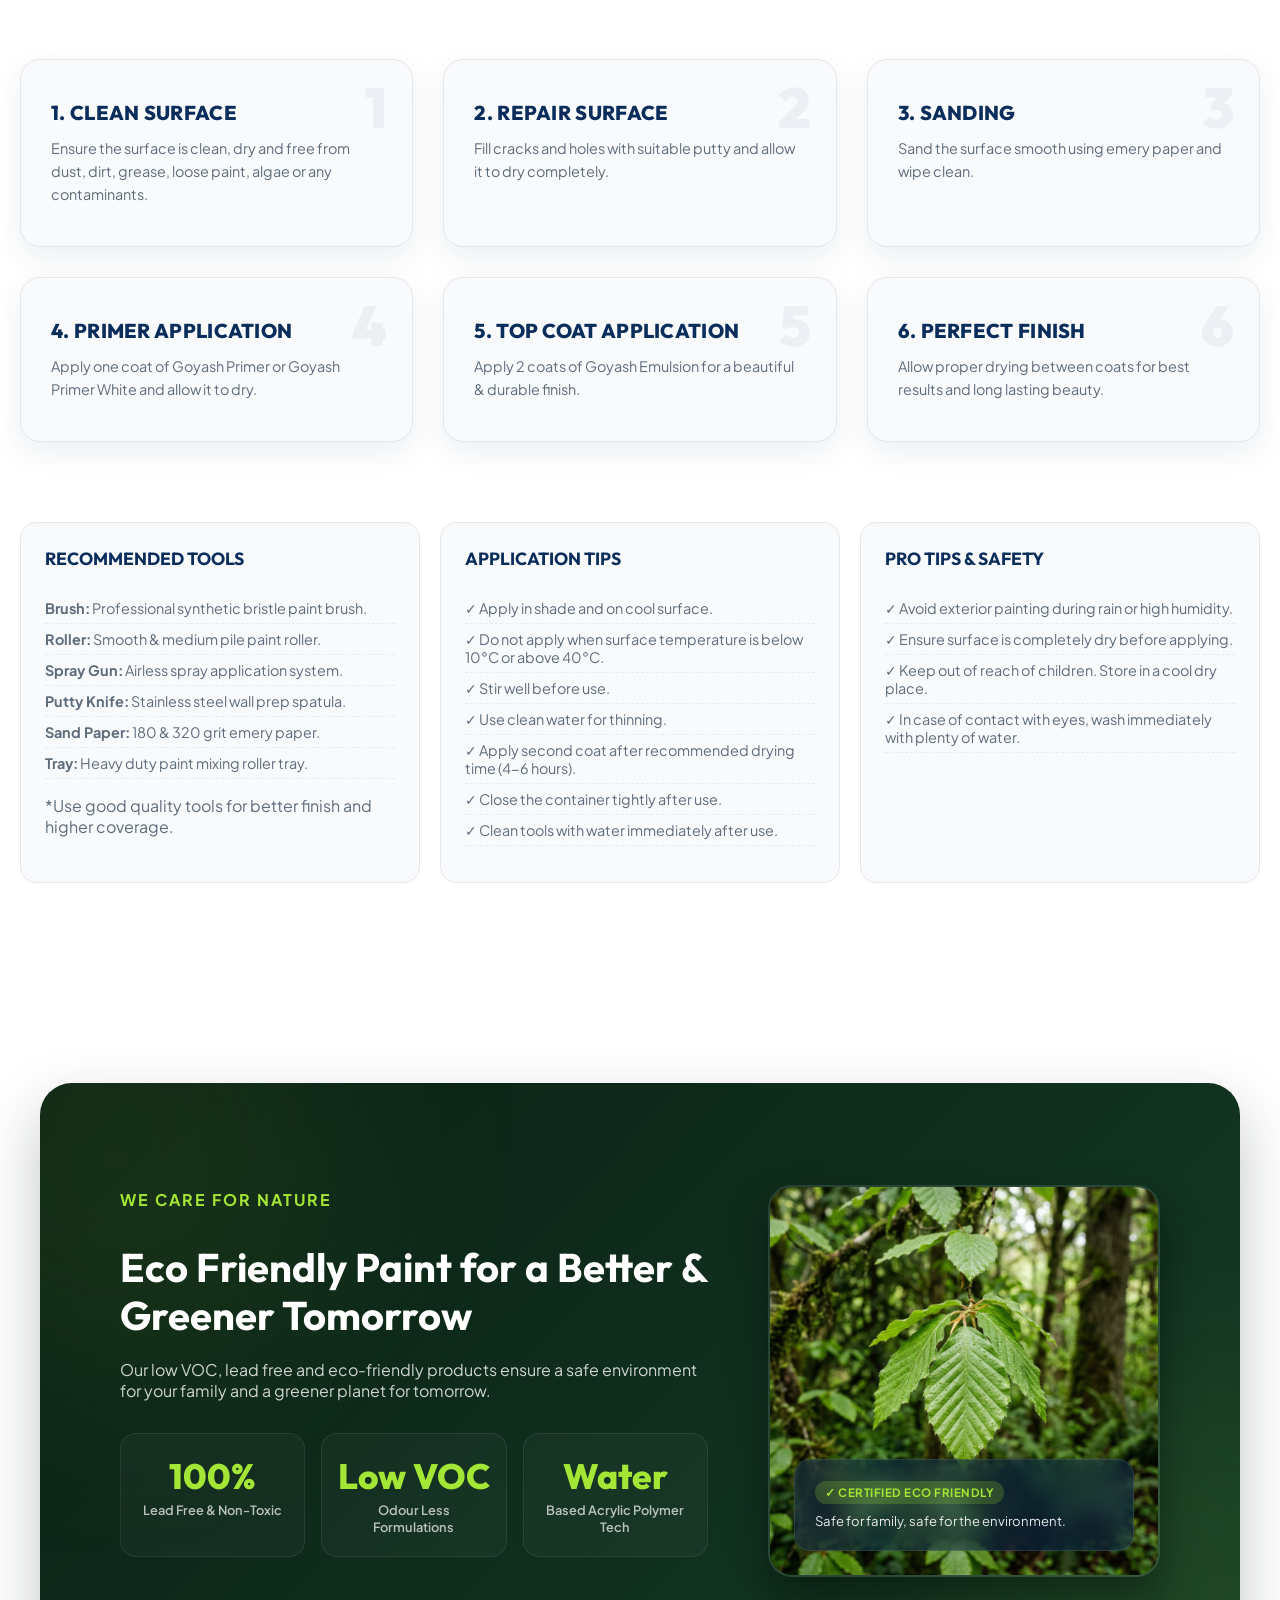
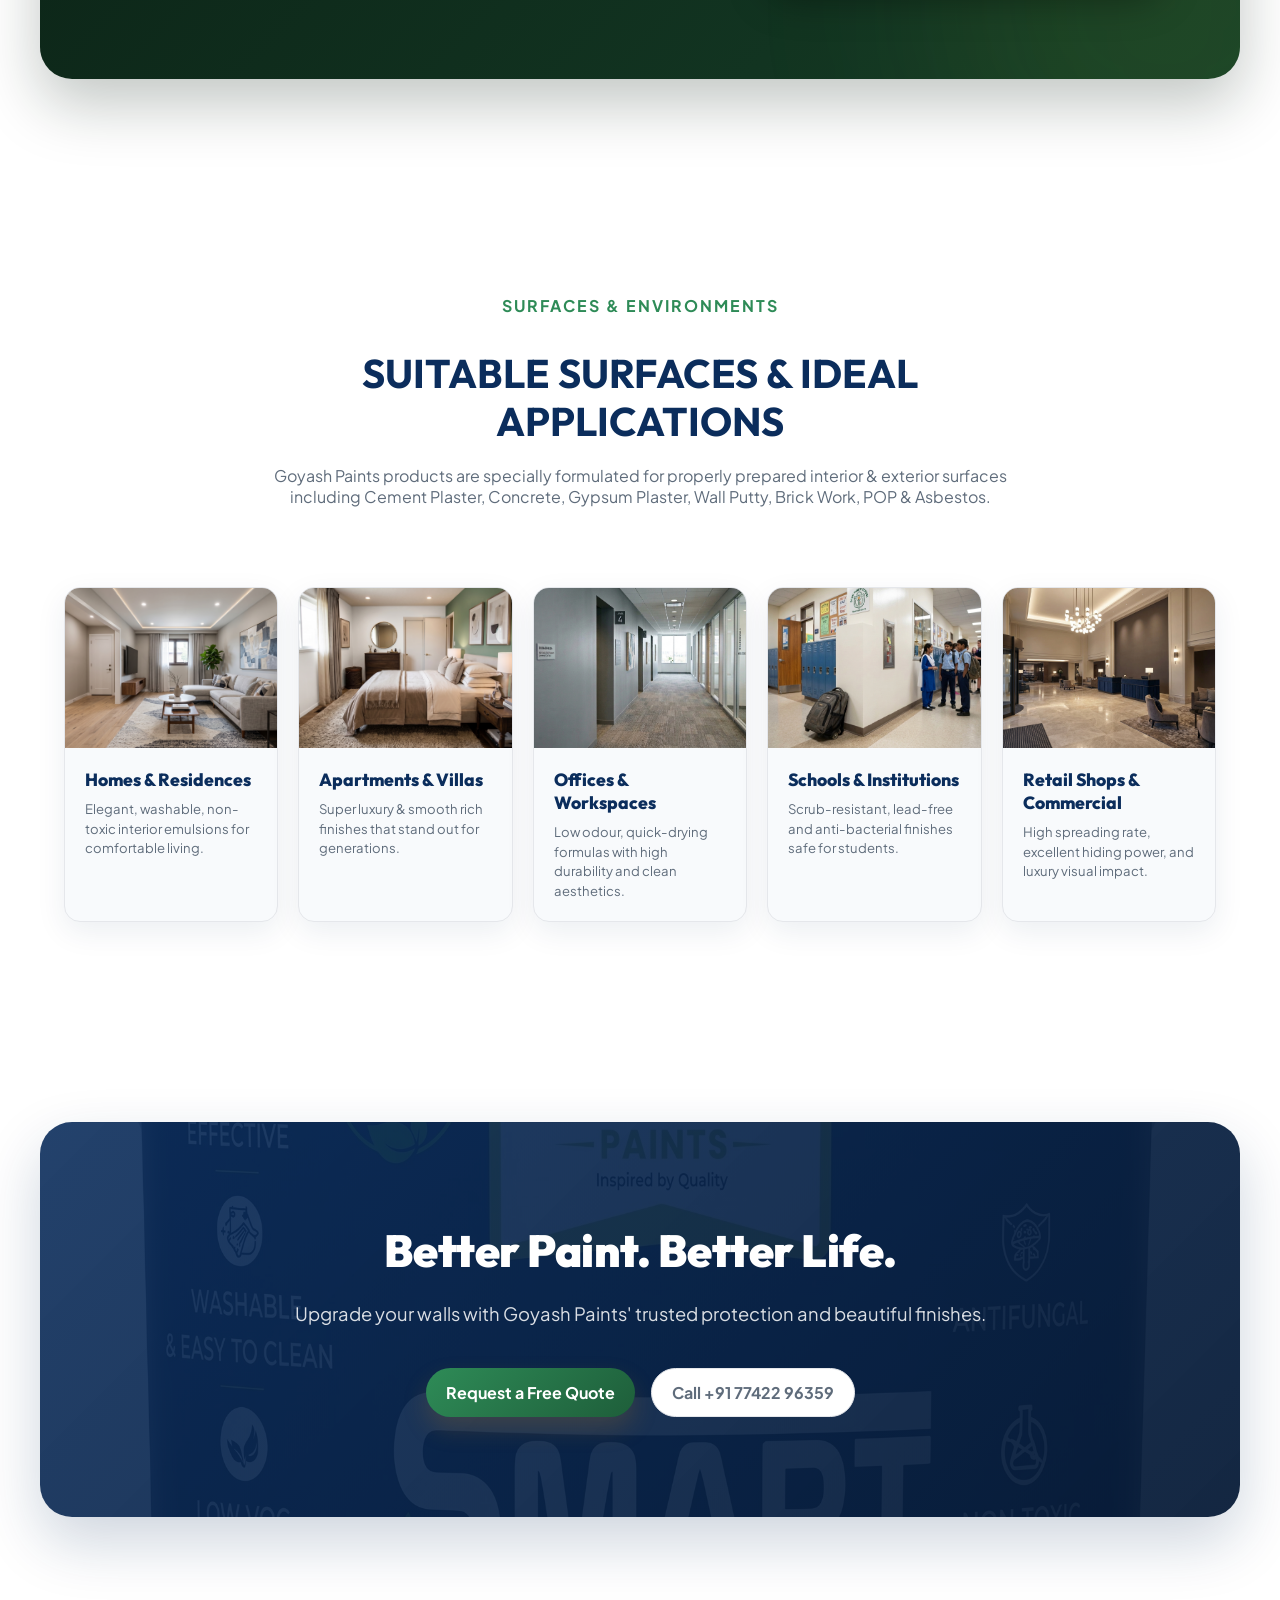
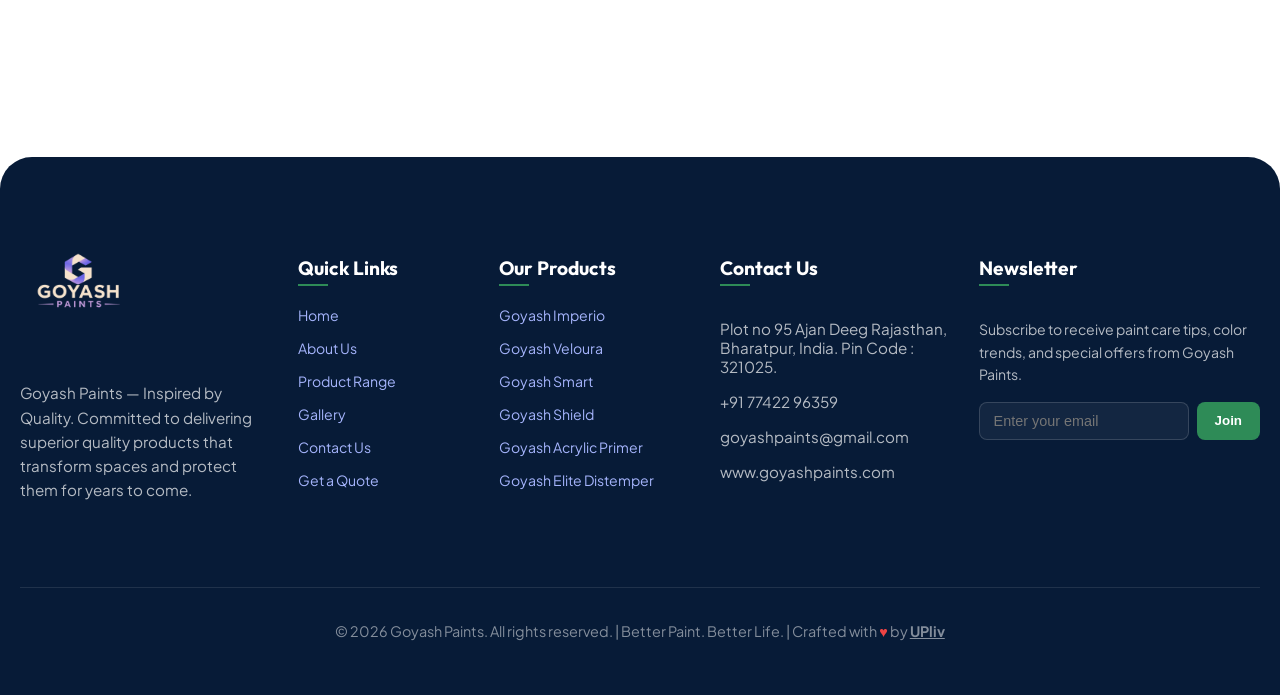
==== commit 3f024d4c: "Fix splash screen video loading, autoplay, and responsive visibility on Vercel" ====
--- a/index.html
+++ b/index.html
@@ -27,8 +27,10 @@
              autoplay
              muted
              playsinline
+             webkit-playsinline
              preload="auto"
              aria-hidden="true">
+        <source src="Splash%20screen%20Video.mp4" type="video/mp4">
         <source src="Splash screen Video.mp4" type="video/mp4">
       </video>
       <div id="splash-progress"></div>
@@ -47,16 +49,11 @@
 
         if (!splash) return;
 
-        // Run ONLY on mobile screens (width <= 768px)
-        var isMobile = window.innerWidth <= 768;
-        if (!isMobile) {
-          splash.style.display = 'none';
-          splash.remove();
-          return;
-        }
+        var isDismissed = false;
 
         function dismiss() {
-          if (!splash) return;
+          if (isDismissed) return;
+          isDismissed = true;
           splash.classList.add('hidden');
           document.body.style.overflow = '';
           setTimeout(function () {
@@ -68,18 +65,38 @@
 
         document.body.style.overflow = 'hidden';
 
+        // Auto dismiss fallback timer after 7 seconds max
+        var fallbackTimer = setTimeout(dismiss, 7000);
+
         if (video) {
+          video.muted = true;
+          video.setAttribute('muted', '');
+          video.setAttribute('playsinline', '');
+          video.setAttribute('webkit-playsinline', '');
+
+          var promise = video.play();
+          if (promise !== undefined) {
+            promise.catch(function (err) {
+              console.log('Video autoplay handled:', err);
+            });
+          }
+
           video.addEventListener('timeupdate', function () {
-            if (video.duration) {
+            if (video.duration && progress) {
               var pct = (video.currentTime / video.duration) * 100;
               progress.style.width = pct + '%';
             }
           });
-          video.addEventListener('ended', dismiss);
-          video.addEventListener('error', dismiss);
-          
-          // Safety fallback timeout
-          setTimeout(dismiss, 10000);
+
+          video.addEventListener('ended', function() {
+            clearTimeout(fallbackTimer);
+            dismiss();
+          });
+
+          video.addEventListener('error', function() {
+            clearTimeout(fallbackTimer);
+            dismiss();
+          });
         } else {
           dismiss();
         }
@@ -87,9 +104,15 @@
         if (skipBtn) {
           skipBtn.addEventListener('click', function(e) {
             e.stopPropagation();
+            clearTimeout(fallbackTimer);
             dismiss();
           });
         }
+
+        splash.addEventListener('click', function() {
+          clearTimeout(fallbackTimer);
+          dismiss();
+        });
       })();
     </script>
 
--- a/styles.css
+++ b/styles.css
@@ -778,7 +778,7 @@
   color: rgba(255, 255, 255, 0.5);
 }
 
-/* ── Splash Screen (Mobile View Only) ── */
+/* ── Splash Screen (Responsive & Mobile-Optimized) ── */
 #splash-screen {
   position: fixed;
   inset: 0;
@@ -793,13 +793,6 @@
   flex-direction: column;
   overflow: hidden;
   transition: opacity 0.7s ease, visibility 0.7s ease;
-}
-
-/* Hide splash screen completely on desktop screens (> 768px) */
-@media (min-width: 769px) {
-  #splash-screen {
-    display: none !important;
-  }
 }
 
 #splash-screen.hidden {
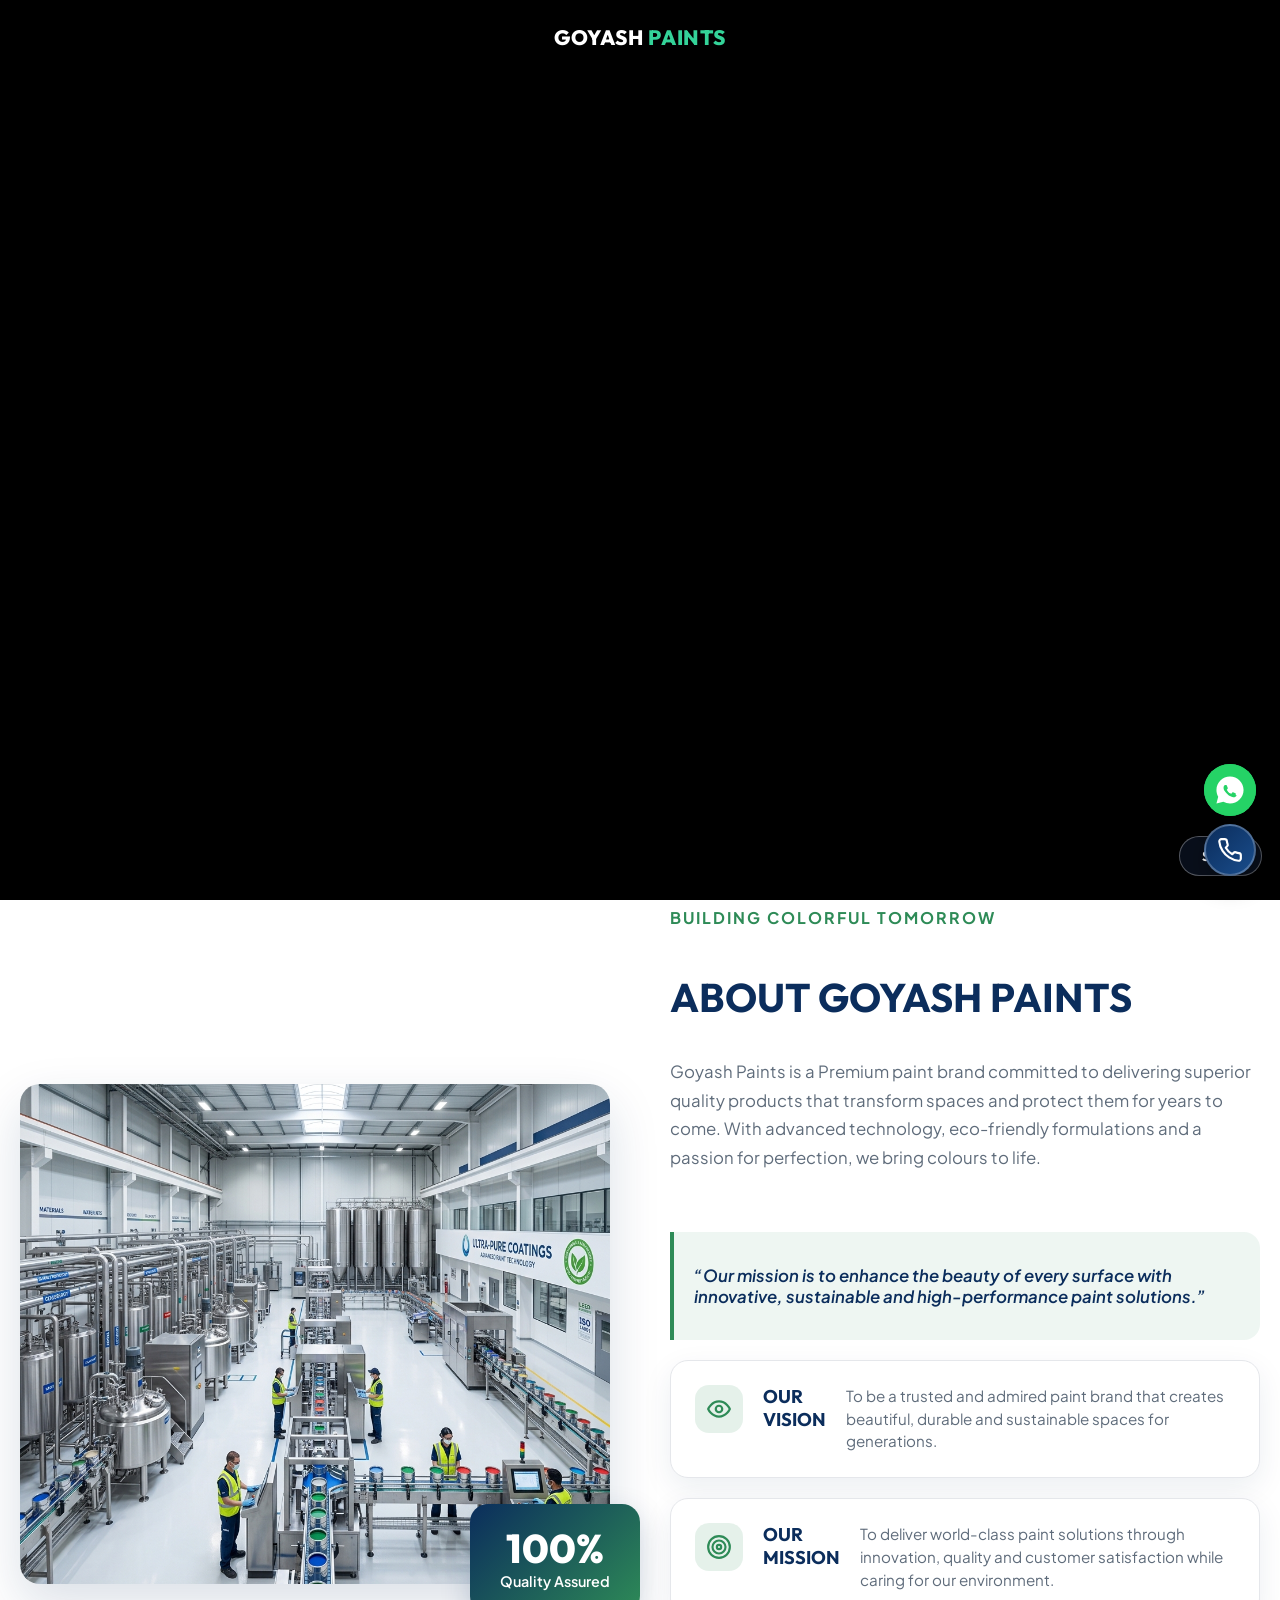
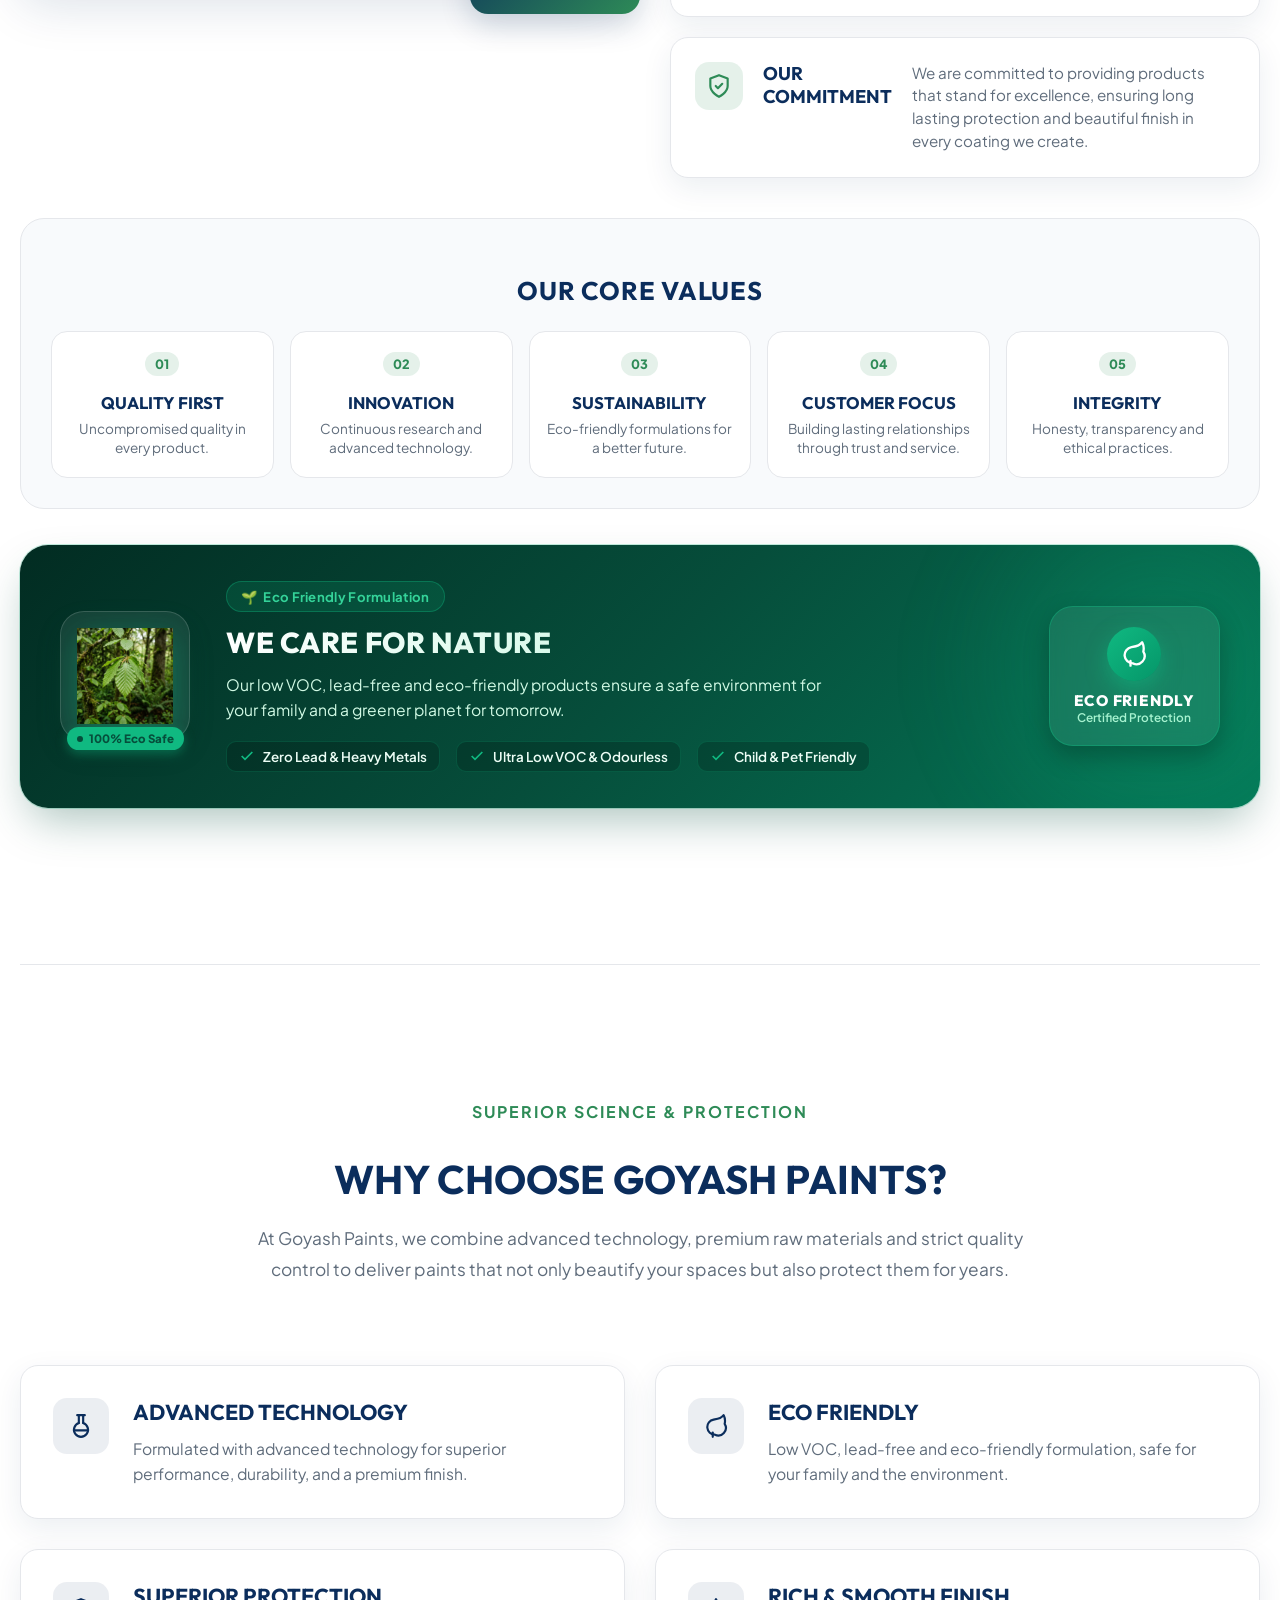
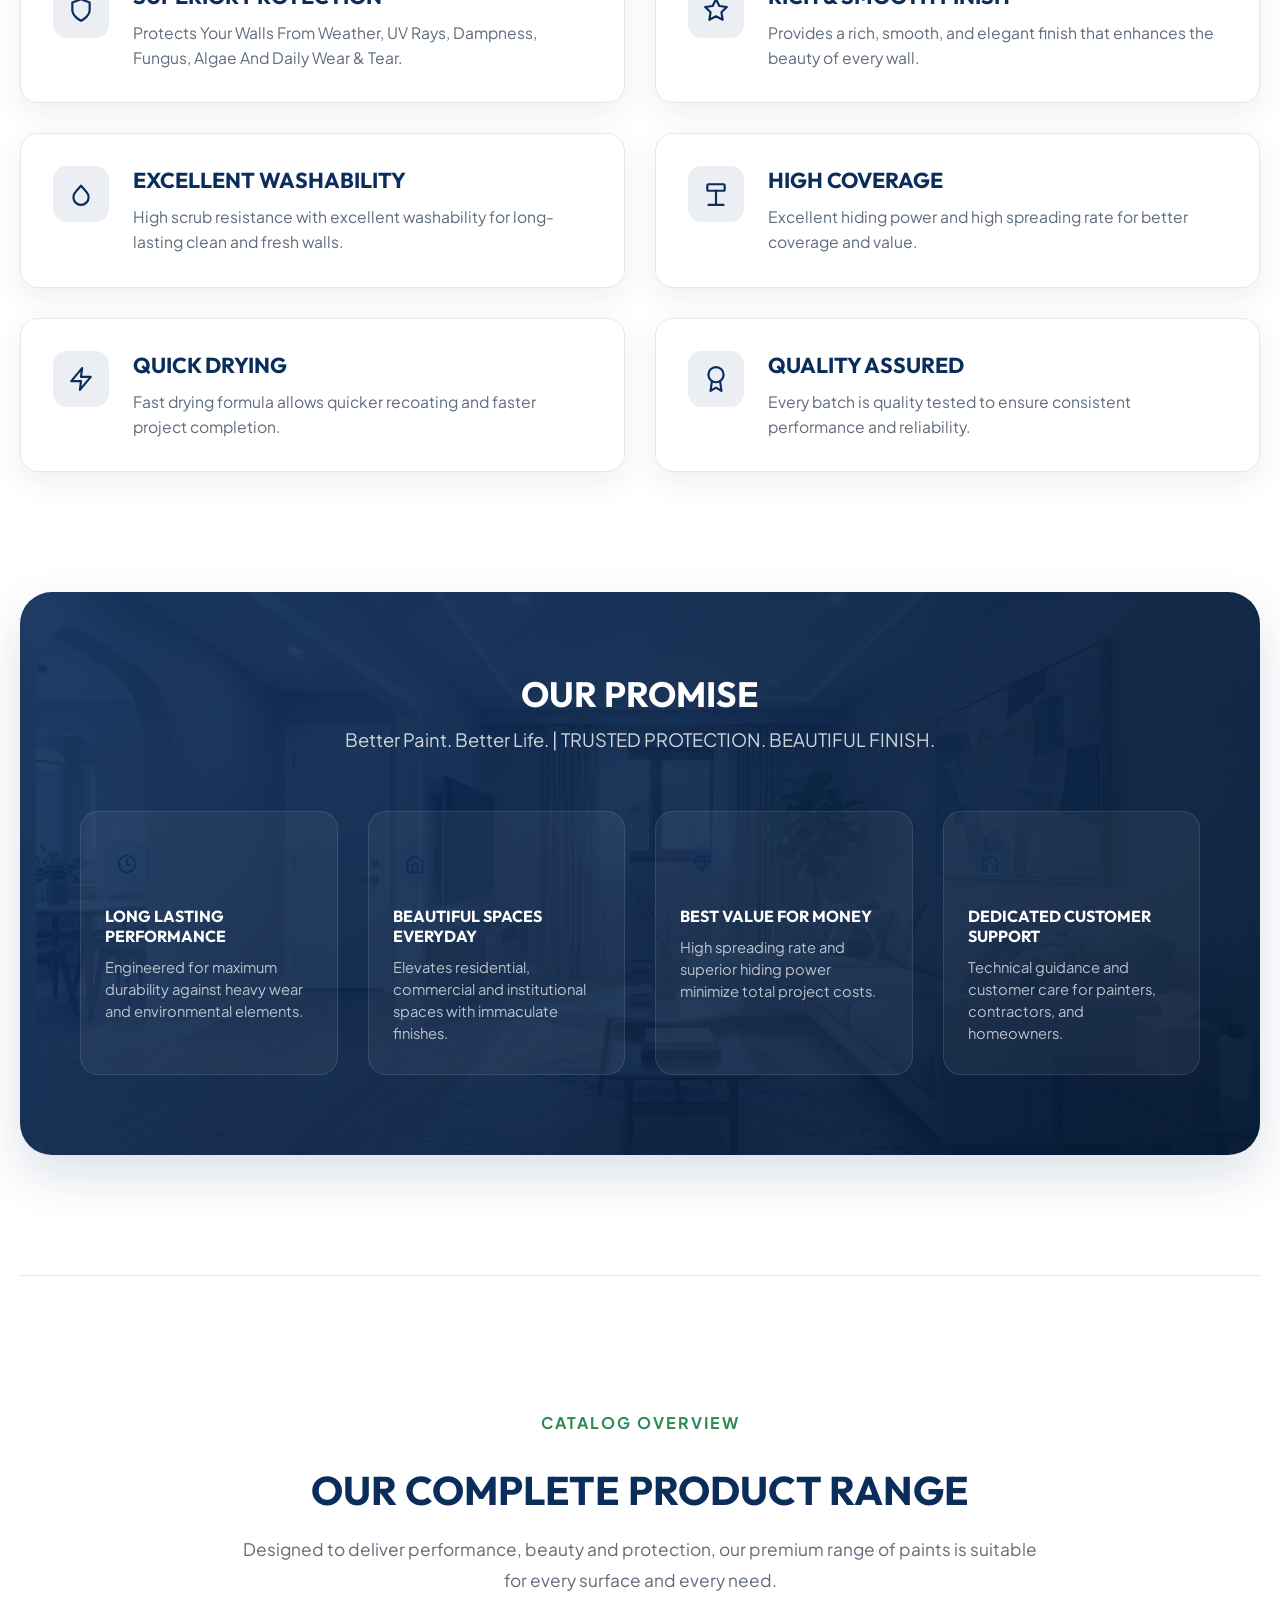
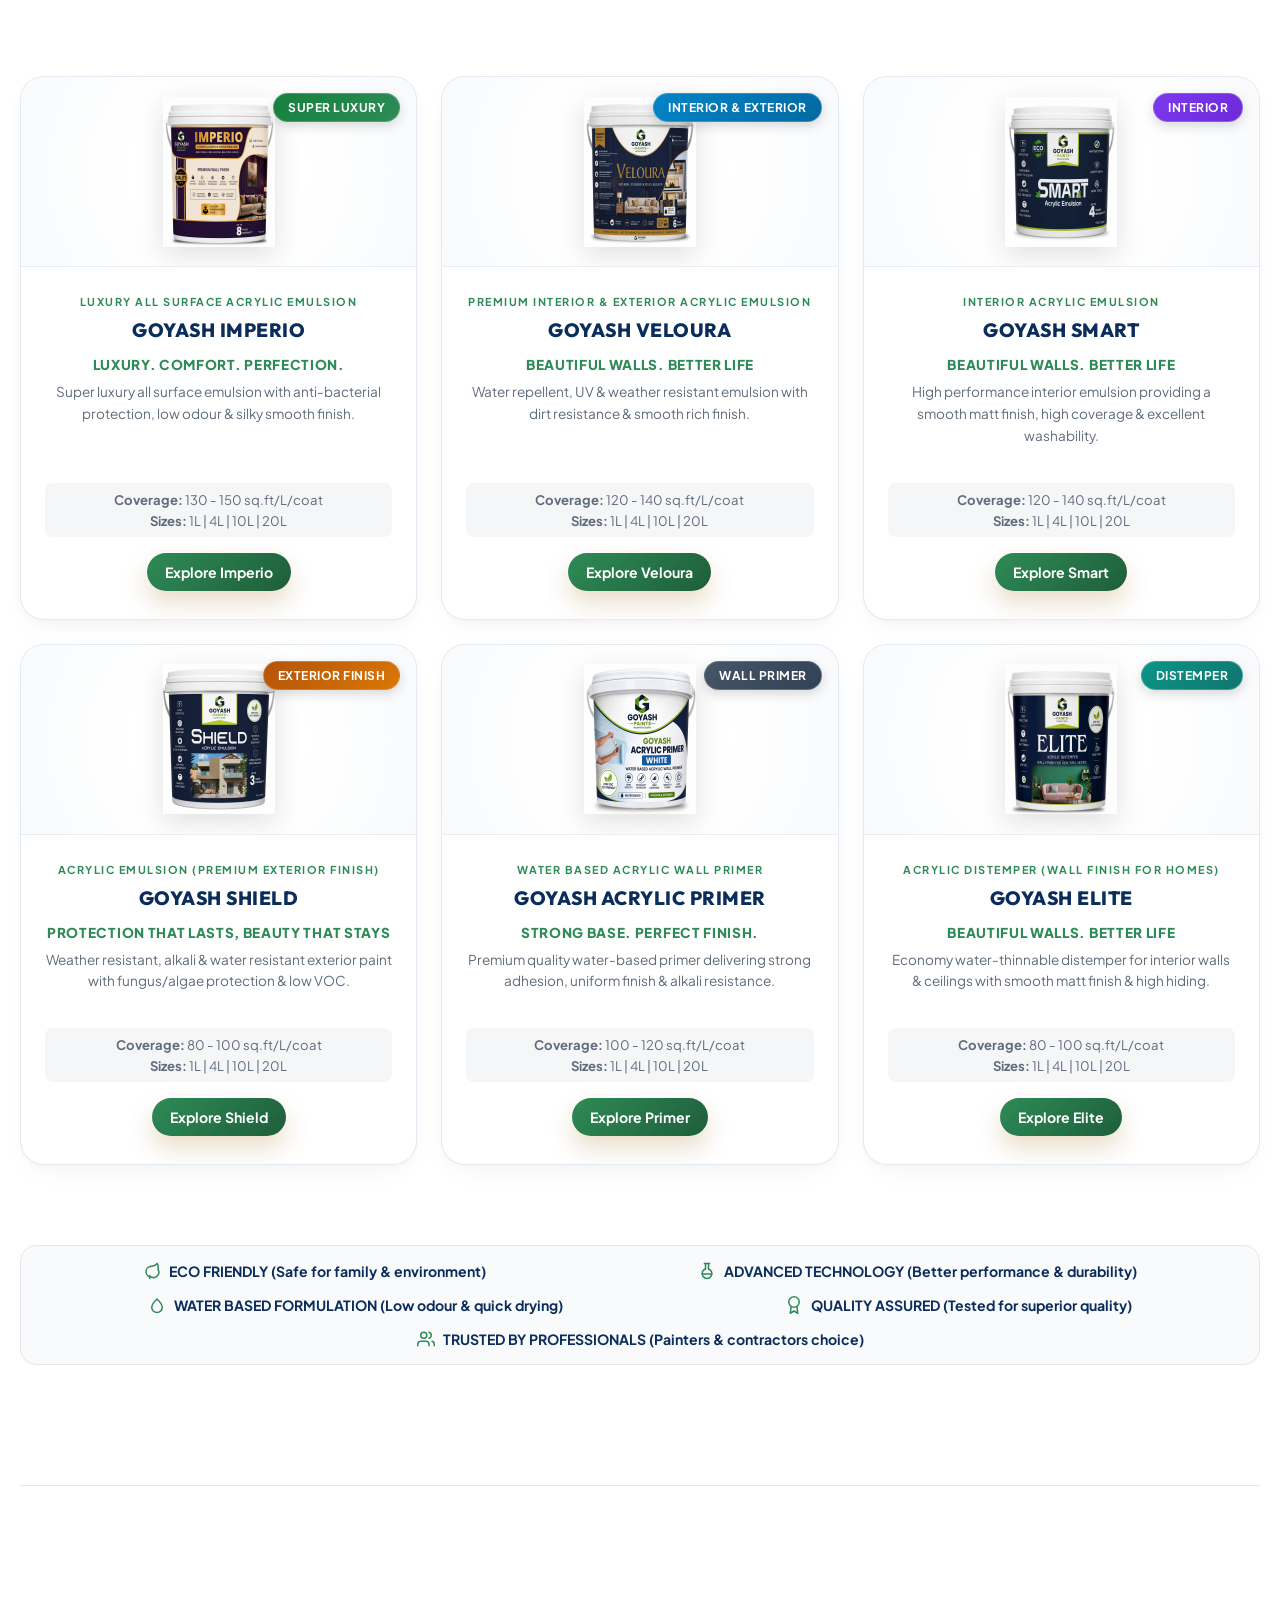
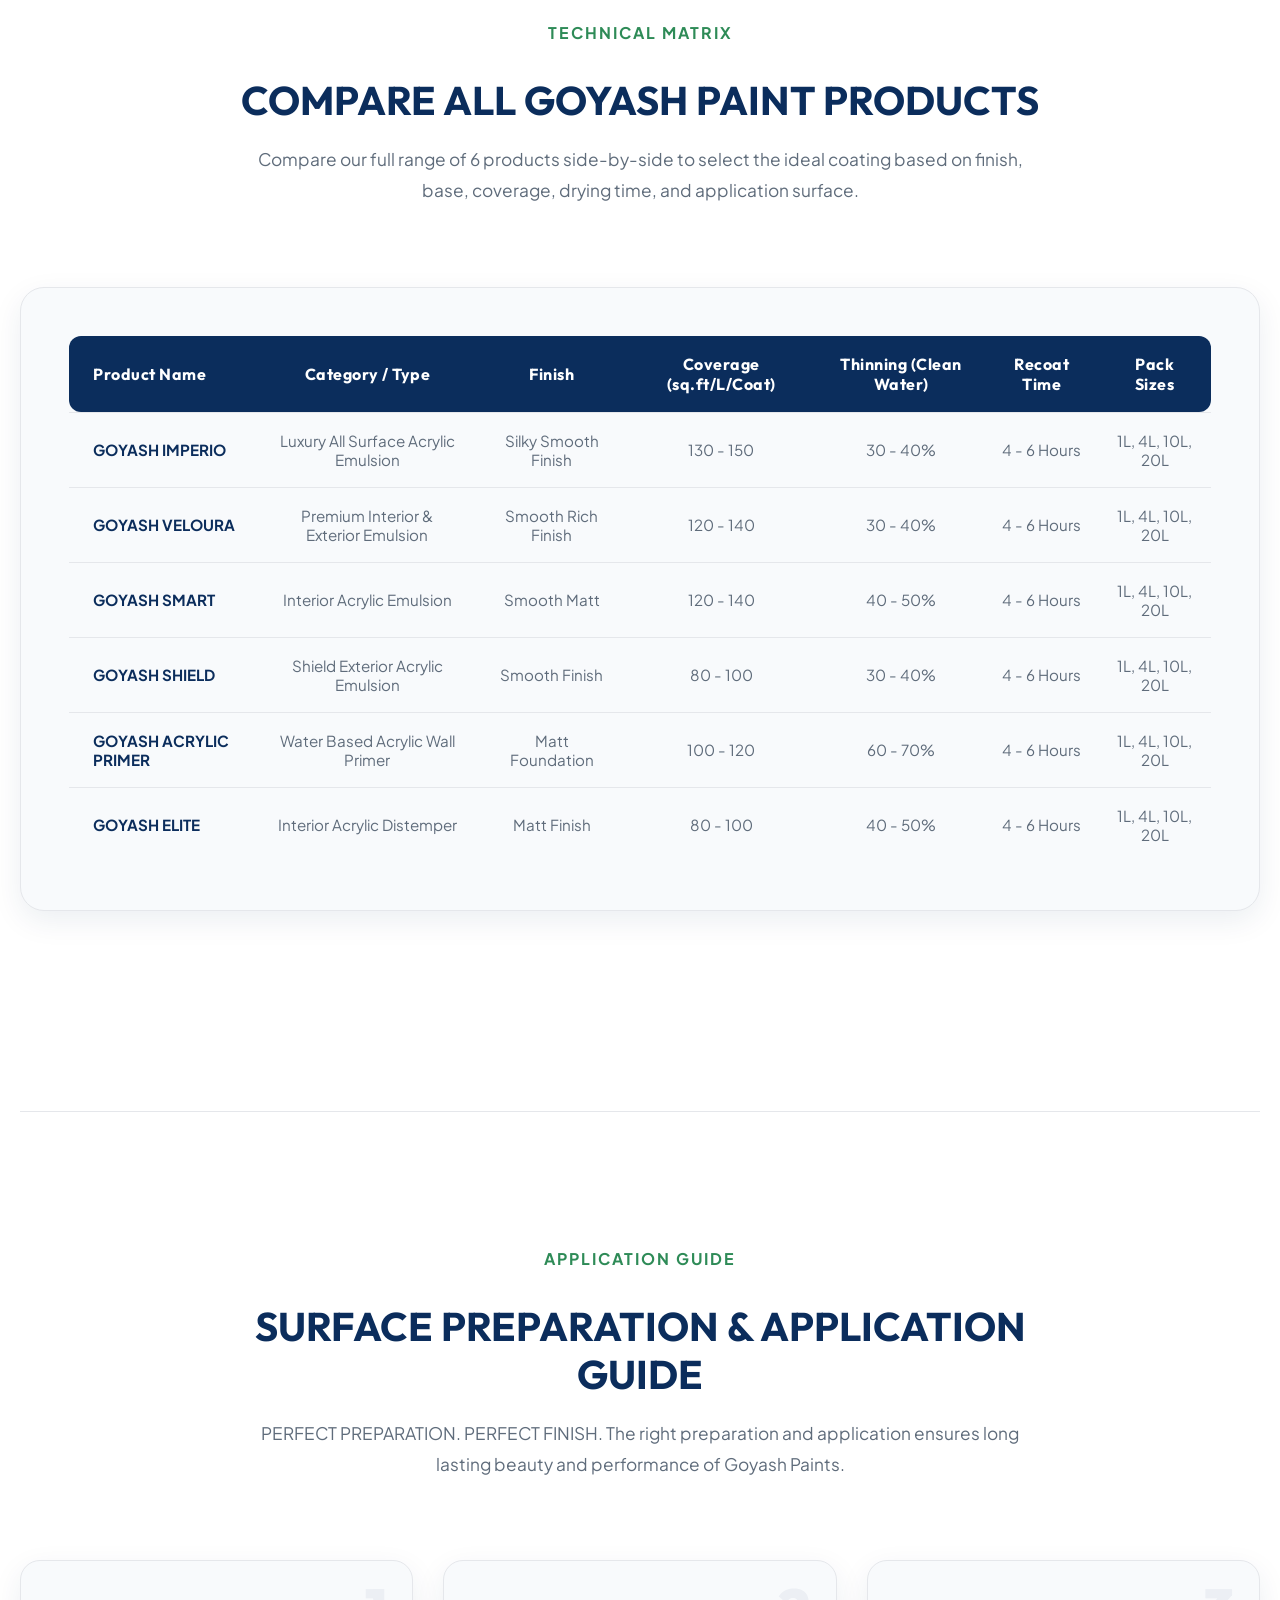
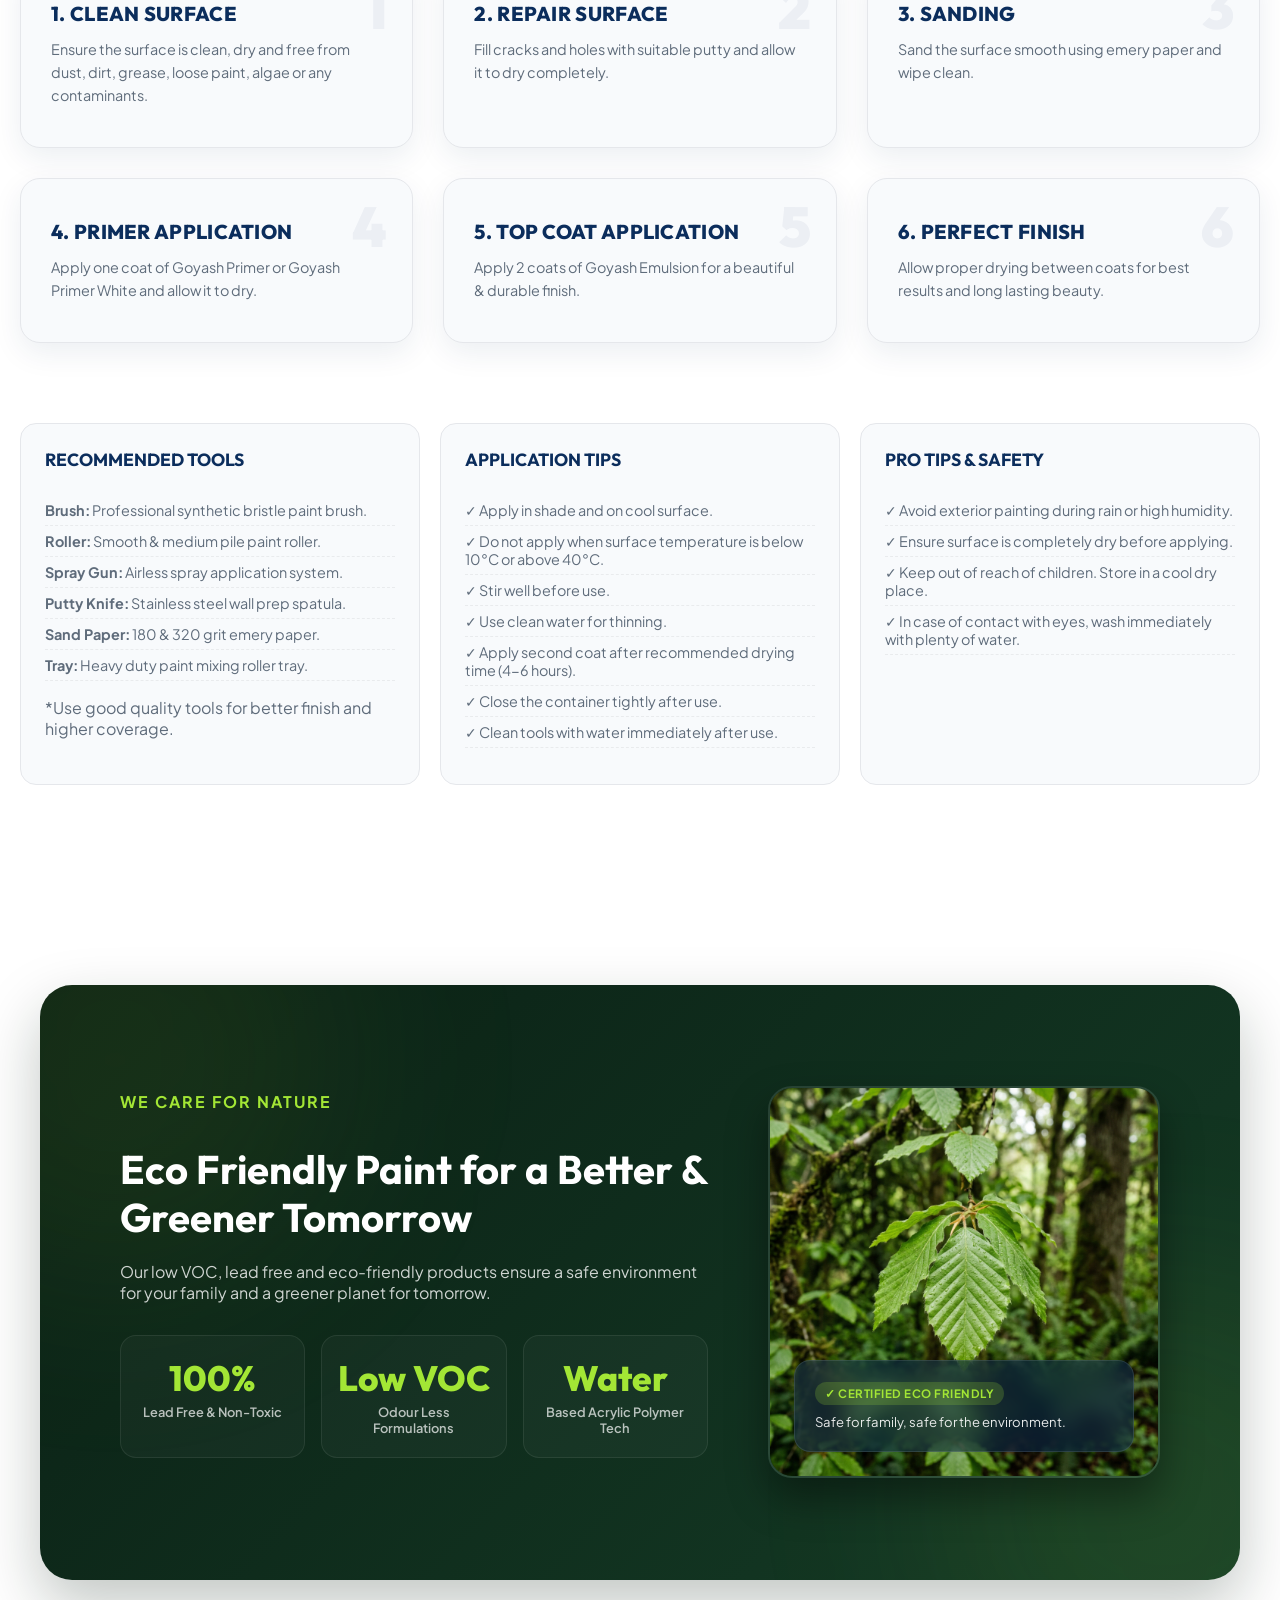
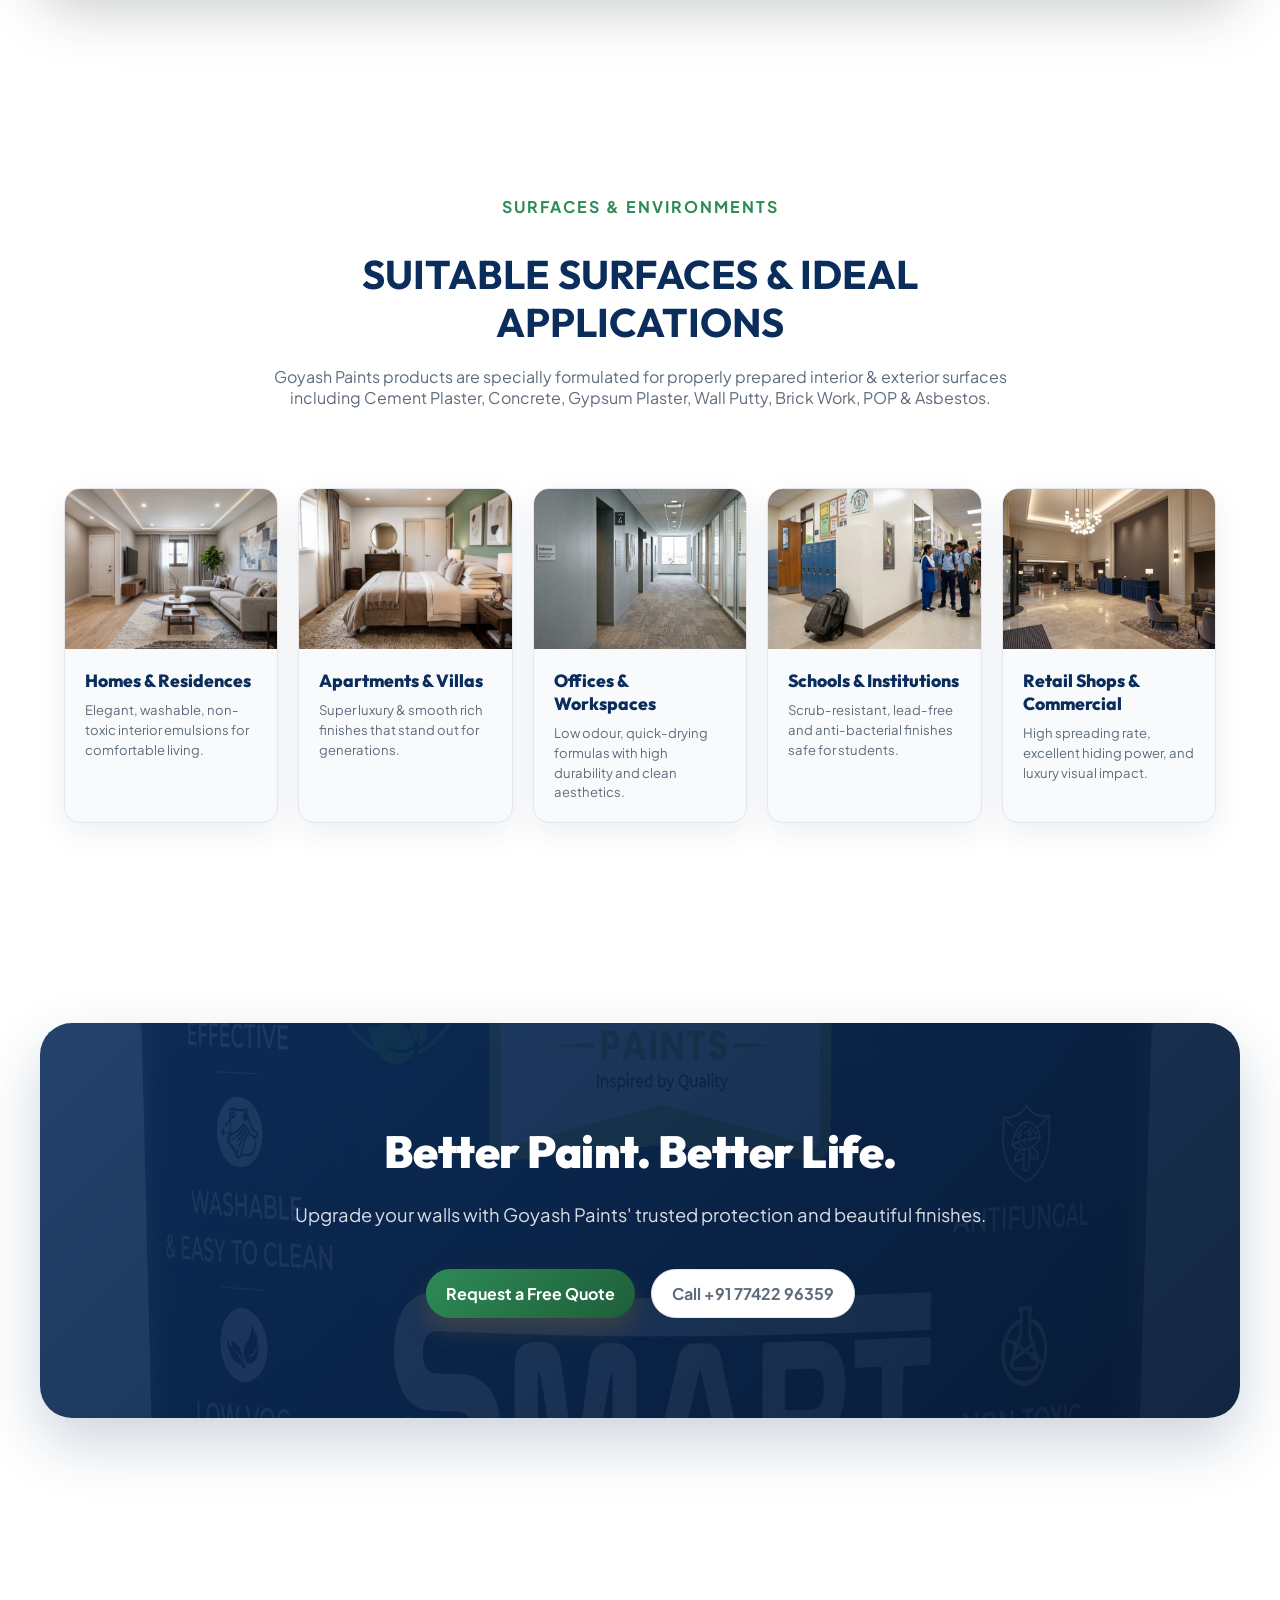
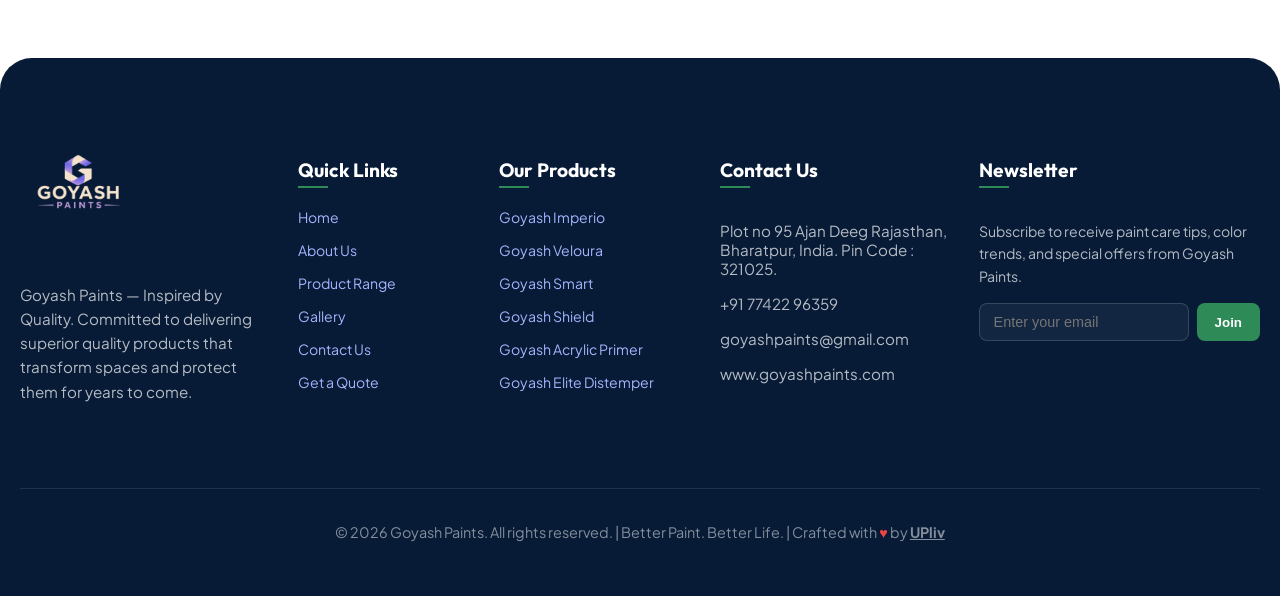
==== commit 796b9023: "Redesign Trust Strip brand highlight cards into sleek compact single-line pills on mobile view" ====
--- a/index.html
+++ b/index.html
@@ -317,31 +317,31 @@
         </div>
       </section>
 
-      <!-- Trust Strip (Page 1 PDF Badges) -->
+      <!-- Trust Strip (Brand Highlights) -->
       <section class="trust-strip" aria-label="Brand Highlights">
         <div class="trust-item">
           <svg xmlns="http://www.w3.org/2000/svg" viewBox="0 0 24 24" fill="none" stroke="currentColor" stroke-width="2" stroke-linecap="round" stroke-linejoin="round"><path d="M10 2v7.31"></path><path d="M14 2v7.31"></path><path d="M8.5 2h7"></path><path d="M14 9.3a6.5 6.5 0 1 1-4 0"></path><path d="M5.52 16h12.96"></path></svg>
-          Advanced Technology
+          <span>Advanced Technology</span>
         </div>
         <div class="trust-item">
           <svg xmlns="http://www.w3.org/2000/svg" viewBox="0 0 24 24" fill="none" stroke="currentColor" stroke-width="2" stroke-linecap="round" stroke-linejoin="round"><circle cx="12" cy="8" r="7"></circle><path d="M8.21 13.89 7 23l5-3 5 3-1.21-9.12"></path></svg>
-          Superior Quality
+          <span>Superior Quality</span>
         </div>
         <div class="trust-item">
           <svg xmlns="http://www.w3.org/2000/svg" viewBox="0 0 24 24" fill="none" stroke="currentColor" stroke-width="2" stroke-linecap="round" stroke-linejoin="round"><rect x="4" y="3" width="16" height="6" rx="1"></rect><path d="M12 9v13"></path><path d="M5 22h14"></path></svg>
-          Easy Application
+          <span>Easy Application</span>
         </div>
         <div class="trust-item">
           <svg xmlns="http://www.w3.org/2000/svg" viewBox="0 0 24 24" fill="none" stroke="currentColor" stroke-width="2" stroke-linecap="round" stroke-linejoin="round"><path d="M6 3h12l4 6-10 12L2 9z"></path><path d="M11 3 8 9l4 12 4-12-3-6"></path><path d="M2 9h20"></path></svg>
-          Best Value for Money
+          <span>Best Value for Money</span>
         </div>
         <div class="trust-item">
           <svg xmlns="http://www.w3.org/2000/svg" viewBox="0 0 24 24" fill="none" stroke="currentColor" stroke-width="2" stroke-linecap="round" stroke-linejoin="round"><path d="M11 20A7 7 0 0 1 9.8 6.1C15.5 5 17 4.48 19 2c1 2 2 3.5 1 8a7 7 0 0 1-9 10z"></path><path d="M9 22v-4"></path></svg>
-          100% Eco Friendly
+          <span>100% Eco Friendly</span>
         </div>
         <div class="trust-item">
           <svg xmlns="http://www.w3.org/2000/svg" viewBox="0 0 24 24" fill="none" stroke="currentColor" stroke-width="2" stroke-linecap="round" stroke-linejoin="round"><path d="M16 21v-2a4 4 0 0 0-4-4H5a4 4 0 0 0-4 4v2"></path><circle cx="9" cy="7" r="4"></circle><path d="M23 21v-2a4 4 0 0 0-3-3.87"></path><path d="M16 3.13a4 4 0 0 1 0 7.75"></path></svg>
-          Trusted by Professionals
+          <span>Trusted by Professionals</span>
         </div>
       </section>
 
--- a/styles.css
+++ b/styles.css
@@ -62,8 +62,10 @@
 
 .eyebrow {
   display: inline-flex;
+  align-items: center;
+  gap: 8px;
   margin: 0 0 14px;
-  padding: 8px 12px;
+  padding: 8px 14px;
   border-radius: 999px;
   background: rgba(214, 162, 74, 0.16);
   color: var(--accent-dark);
@@ -71,6 +73,9 @@
   font-weight: 700;
   letter-spacing: 0.04em;
   text-transform: uppercase;
+  white-space: nowrap;
+  max-width: 100%;
+  box-sizing: border-box;
 }
 
 h1 {
@@ -124,16 +129,28 @@
 .hero-badges {
   display: flex;
   flex-wrap: wrap;
-  gap: 10px;
+  gap: 8px;
 }
 
 .hero-badges span {
-  padding: 8px 12px;
+  display: inline-flex;
+  align-items: center;
+  gap: 6px;
+  padding: 5px 11px;
   border-radius: 999px;
-  background: rgba(7, 17, 31, 0.04);
+  background: rgba(7, 17, 31, 0.05);
+  border: 1px solid rgba(7, 17, 31, 0.08);
   color: var(--text);
-  font-size: 0.92rem;
+  font-size: 0.78rem;
   font-weight: 600;
+  white-space: nowrap;
+}
+
+.hero-badges span svg {
+  width: 13px;
+  height: 13px;
+  stroke: var(--secondary);
+  flex-shrink: 0;
 }
 
 .product-hero-section {
@@ -212,14 +229,15 @@
 
 .hero-product-badge {
   align-self: flex-end;
-  padding: 6px 14px;
+  padding: 4px 10px;
   border-radius: 99px;
-  font-size: 0.75rem;
+  font-size: 0.68rem;
   font-weight: 700;
   color: white;
-  letter-spacing: 0.5px;
+  letter-spacing: 0.4px;
   text-transform: uppercase;
-  box-shadow: 0 4px 12px rgba(0, 0, 0, 0.12);
+  box-shadow: 0 2px 8px rgba(0, 0, 0, 0.12);
+  white-space: nowrap;
 }
 
 .hero-product-img-wrap {
@@ -378,32 +396,48 @@
 
 .trust-strip {
   display: grid;
-  grid-template-columns: repeat(5, minmax(0, 1fr));
-  gap: 12px;
-  margin-top: 22px;
-  padding: 18px;
-  border-radius: 22px;
+  grid-template-columns: repeat(6, 1fr);
+  gap: 10px;
+  margin-top: 20px;
+  padding: 12px 14px;
+  border-radius: 18px;
   background: var(--surface);
   border: 1px solid var(--border);
-  box-shadow: 0 16px 32px rgba(7, 17, 31, 0.07);
+  box-shadow: 0 10px 24px rgba(7, 17, 31, 0.05);
 }
 
 .trust-item {
-  padding: 14px 10px;
+  display: flex;
+  align-items: center;
+  justify-content: center;
+  gap: 8px;
+  padding: 8px 12px;
   text-align: center;
-  border-radius: 16px;
+  border-radius: 12px;
   background: linear-gradient(135deg, var(--primary) 0%, #1e4d8a 100%);
   color: #ffffff;
-  font-size: 0.96rem;
+  font-size: 0.8rem;
   font-weight: 700;
+  white-space: nowrap;
   transition: all 0.3s ease;
-  box-shadow: 0 4px 15px rgba(11, 45, 92, 0.15);
+  box-shadow: 0 3px 10px rgba(11, 45, 92, 0.12);
+}
+
+.trust-item svg {
+  width: 15px;
+  height: 15px;
+  stroke: #3ebd7c;
+  flex-shrink: 0;
+}
+
+.trust-item span {
+  white-space: nowrap;
 }
 
 .trust-item:hover {
   background: linear-gradient(135deg, var(--secondary) 0%, #3ebd7c 100%);
-  transform: translateY(-3px);
-  box-shadow: 0 8px 25px rgba(46, 139, 87, 0.25);
+  transform: translateY(-2px);
+  box-shadow: 0 6px 18px rgba(46, 139, 87, 0.25);
 }
 
 @media (max-width: 980px) {
@@ -461,8 +495,38 @@
   }
 
   .trust-strip {
-    grid-template-columns: 1fr 1fr;
-    padding: 14px;
+    grid-template-columns: repeat(2, 1fr) !important;
+    gap: 8px !important;
+    padding: 10px !important;
+    border-radius: 16px !important;
+  }
+
+  .trust-item {
+    display: flex !important;
+    flex-direction: row !important;
+    align-items: center !important;
+    justify-content: center !important;
+    gap: 6px !important;
+    padding: 6px 10px !important;
+    height: 36px !important;
+    min-height: 36px !important;
+    border-radius: 10px !important;
+    font-size: 0.74rem !important;
+    font-weight: 700 !important;
+    white-space: nowrap !important;
+    box-sizing: border-box !important;
+  }
+
+  .trust-item svg {
+    width: 13px !important;
+    height: 13px !important;
+    flex-shrink: 0 !important;
+  }
+
+  .trust-item span {
+    white-space: nowrap !important;
+    overflow: hidden !important;
+    text-overflow: ellipsis !important;
   }
 }
 
@@ -808,6 +872,27 @@
   height: 100%;
   object-fit: cover;
   object-position: center;
+}
+
+/* Mobile Screen Fit: Compress video to fit mobile screen fully without cropping */
+@media (max-width: 768px) {
+  #splash-screen {
+    justify-content: center;
+    padding: 0 12px;
+  }
+
+  #splash-video {
+    position: relative;
+    inset: auto;
+    width: 100%;
+    max-width: 100%;
+    height: auto;
+    max-height: 72vh;
+    object-fit: contain;
+    aspect-ratio: 16 / 9;
+    border-radius: 14px;
+    box-shadow: 0 12px 36px rgba(0, 0, 0, 0.85);
+  }
 }
 
 /* Dark gradient overlay so skip button & logo are readable on mobile */
@@ -6190,3 +6275,152 @@
   }
 }
 
+/* ==========================================================================
+   GLOBAL MOBILE VIEW TYPOGRAPHY & COMPACT SINGLE-LINE CTA BUTTON STYLES
+   (Applied across all pages for max-width: 768px)
+   ========================================================================== */
+@media (max-width: 768px) {
+  /* 1. Mobile Text Sizes: Compact, Balanced & Visually Appealing */
+  h1, 
+  .hero-title, 
+  .about-hero-title, 
+  .page-title {
+    font-size: 1.75rem !important;
+    line-height: 1.25 !important;
+    letter-spacing: -0.01em !important;
+  }
+
+  h2, 
+  .section-title, 
+  .catalog-title, 
+  .sustainability-title, 
+  .different-header .section-title,
+  .why-choose-header .section-title {
+    font-size: 1.4rem !important;
+    line-height: 1.3 !important;
+    margin-bottom: 8px !important;
+  }
+
+  h3, 
+  .card-title, 
+  .feature-title, 
+  .product-title, 
+  .diff-card h3,
+  .value-card h4 {
+    font-size: 1.08rem !important;
+    line-height: 1.35 !important;
+  }
+
+  h4, h5, h6 {
+    font-size: 0.96rem !important;
+    line-height: 1.4 !important;
+  }
+
+  p, 
+  .hero-lead, 
+  .hero-copy, 
+  .about-hero-lead, 
+  .section-description, 
+  .card-desc, 
+  .diff-card p, 
+  .feature-content p, 
+  .footer-about {
+    font-size: 0.88rem !important;
+    line-height: 1.55 !important;
+  }
+
+  .eyebrow, 
+  .section-eyebrow, 
+  .badge, 
+  .pill, 
+  .about-hero-badge, 
+  .nature-pill-eyebrow, 
+  .green-eyebrow {
+    font-size: 0.75rem !important;
+    padding: 4px 11px !important;
+    white-space: nowrap !important;
+    display: inline-flex !important;
+    align-items: center !important;
+  }
+
+  .hero-badges span {
+    font-size: 0.72rem !important;
+    padding: 4px 9px !important;
+    gap: 4px !important;
+  }
+
+  .hero-badges span svg {
+    width: 12px !important;
+    height: 12px !important;
+  }
+
+  /* 2. Mobile CTA Buttons: Single-Lined Text & Small Compact Size across All Pages */
+  .btn,
+  .btn-primary,
+  .btn-secondary,
+  .btn-hero,
+  .btn-hero-3d,
+  .btn-hero-modern,
+  .btn-nav,
+  .btn-quote,
+  .btn-catalog,
+  .cta-button,
+  .card-cta,
+  .hero-actions .btn,
+  .about-hero-actions .btn,
+  .nav-actions .btn-nav,
+  .project-card .btn,
+  .product-card .btn,
+  a.btn,
+  button.btn {
+    white-space: nowrap !important;
+    font-size: 0.82rem !important;
+    padding: 8px 16px !important;
+    height: auto !important;
+    min-height: 36px !important;
+    border-radius: 10px !important;
+    gap: 6px !important;
+    display: inline-flex !important;
+    align-items: center !important;
+    justify-content: center !important;
+    flex-shrink: 0 !important;
+    width: auto !important;
+    max-width: 100% !important;
+    box-sizing: border-box !important;
+  }
+
+  /* SVG Icons in Buttons */
+  .btn svg,
+  .btn-hero-modern svg,
+  .btn-nav svg {
+    width: 14px !important;
+    height: 14px !important;
+    flex-shrink: 0 !important;
+  }
+
+  /* Button Action Containers: Side by Side Single-Line Layout on Mobile */
+  .hero-actions,
+  .about-hero-actions,
+  .cta-actions,
+  .nav-actions,
+  .card-actions,
+  .button-group {
+    display: flex !important;
+    flex-direction: row !important;
+    flex-wrap: wrap !important;
+    align-items: center !important;
+    justify-content: flex-start !important;
+    gap: 10px !important;
+  }
+
+  /* Ensure card action footers keep buttons inline */
+  .card-cta-row,
+  .catalog-card-footer {
+    display: flex !important;
+    flex-direction: row !important;
+    align-items: center !important;
+    justify-content: space-between !important;
+    gap: 8px !important;
+  }
+}
+
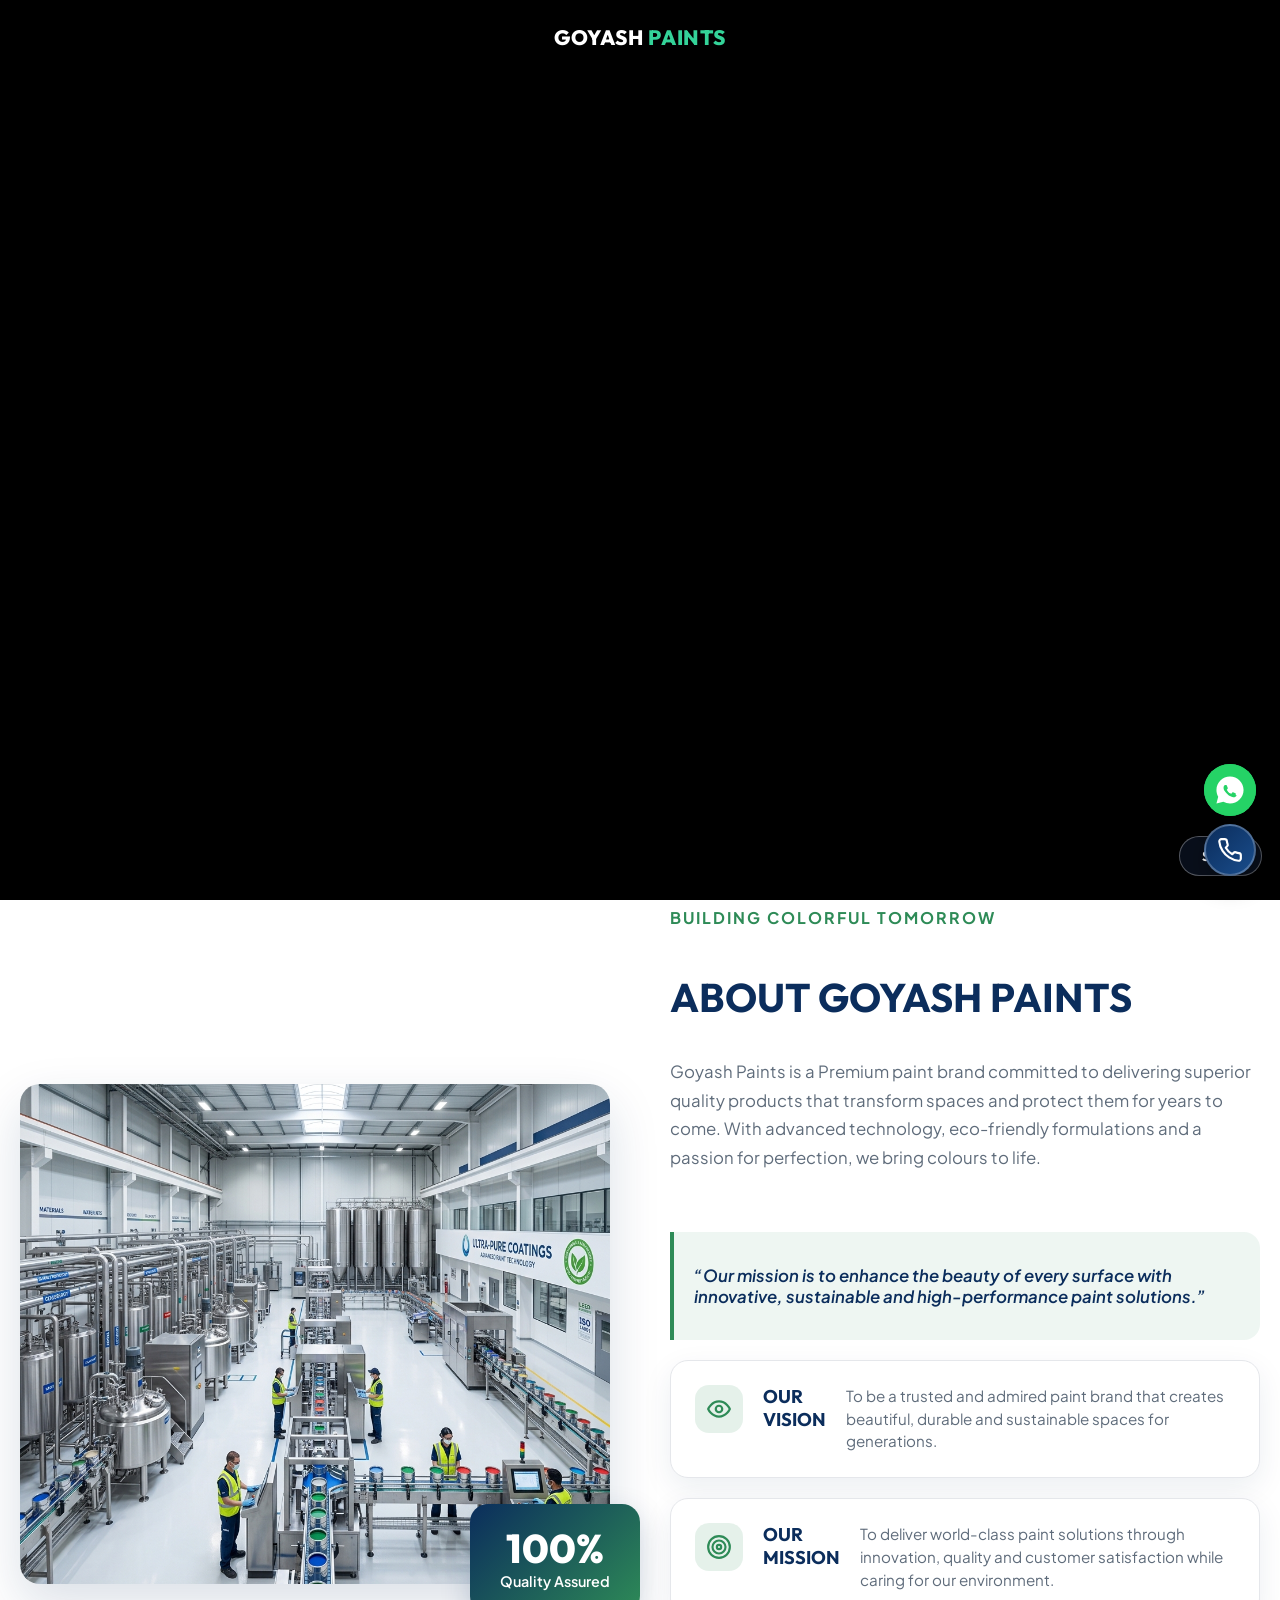
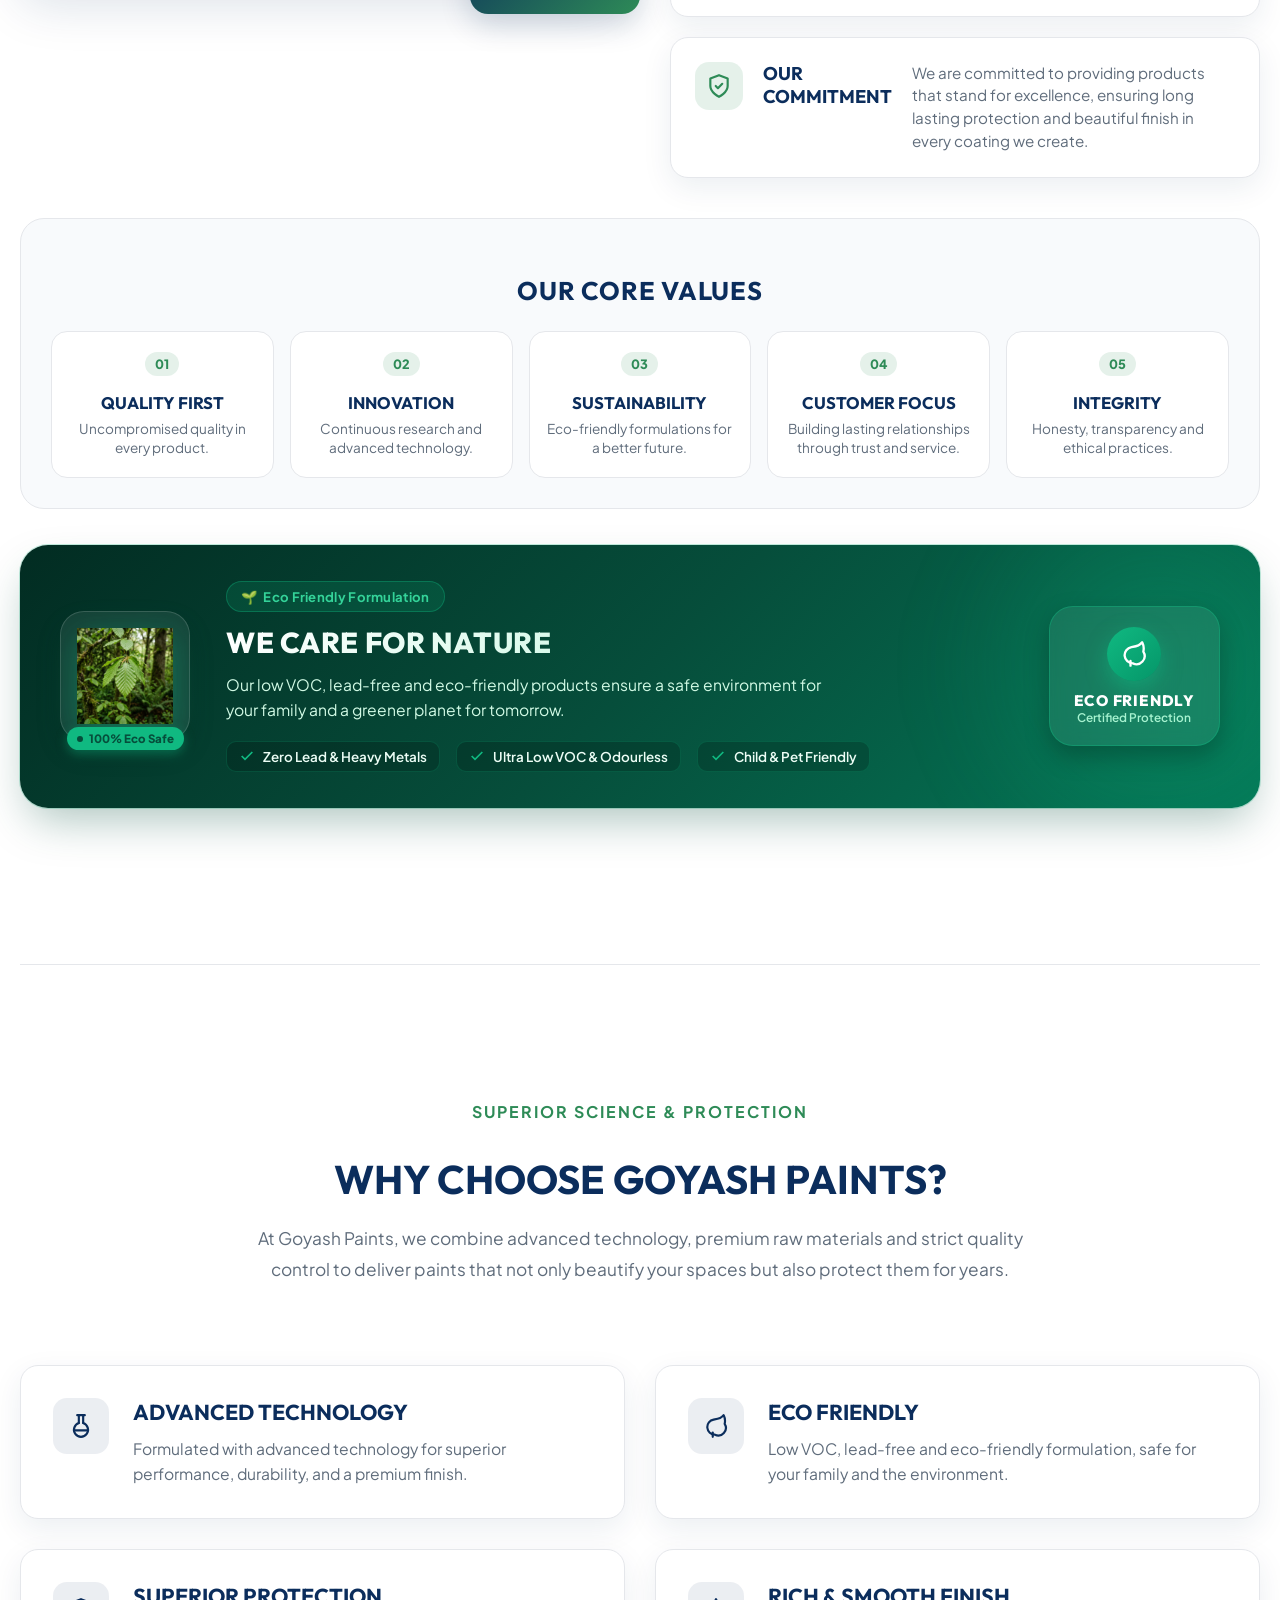
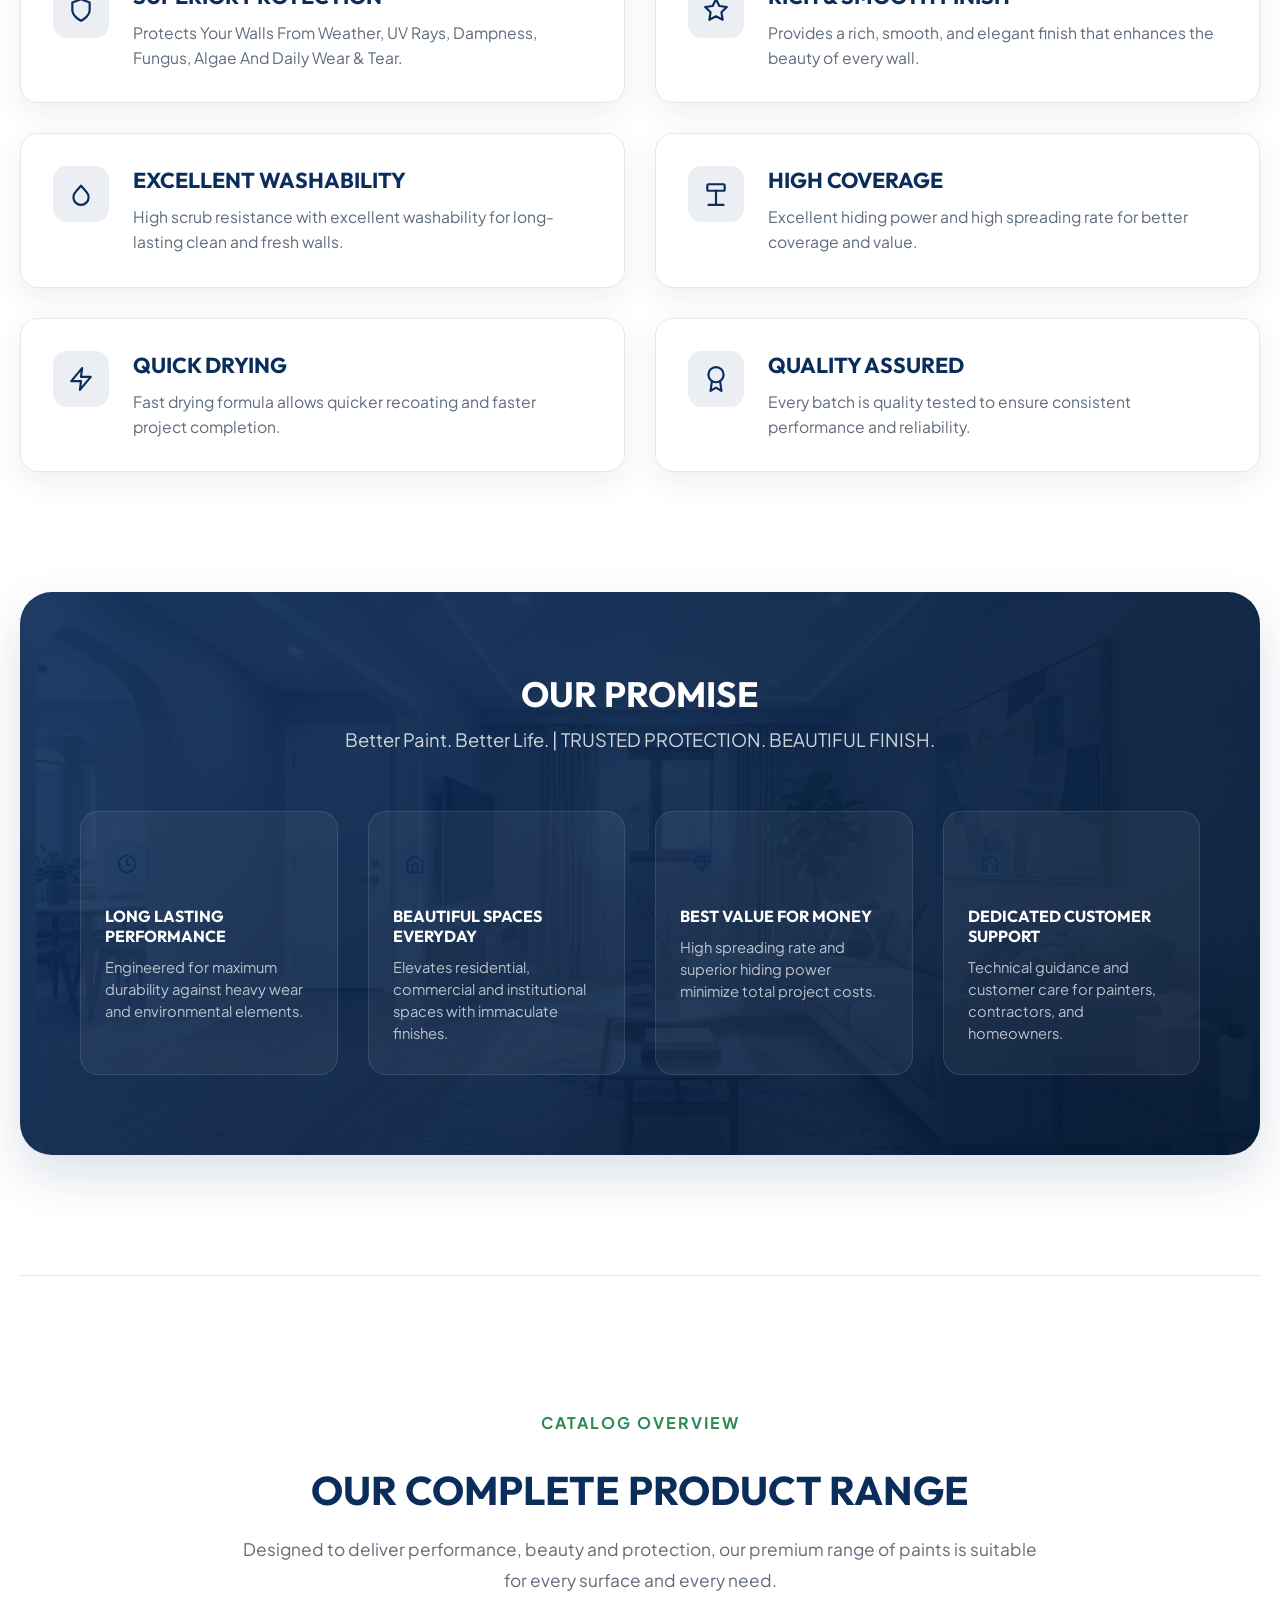
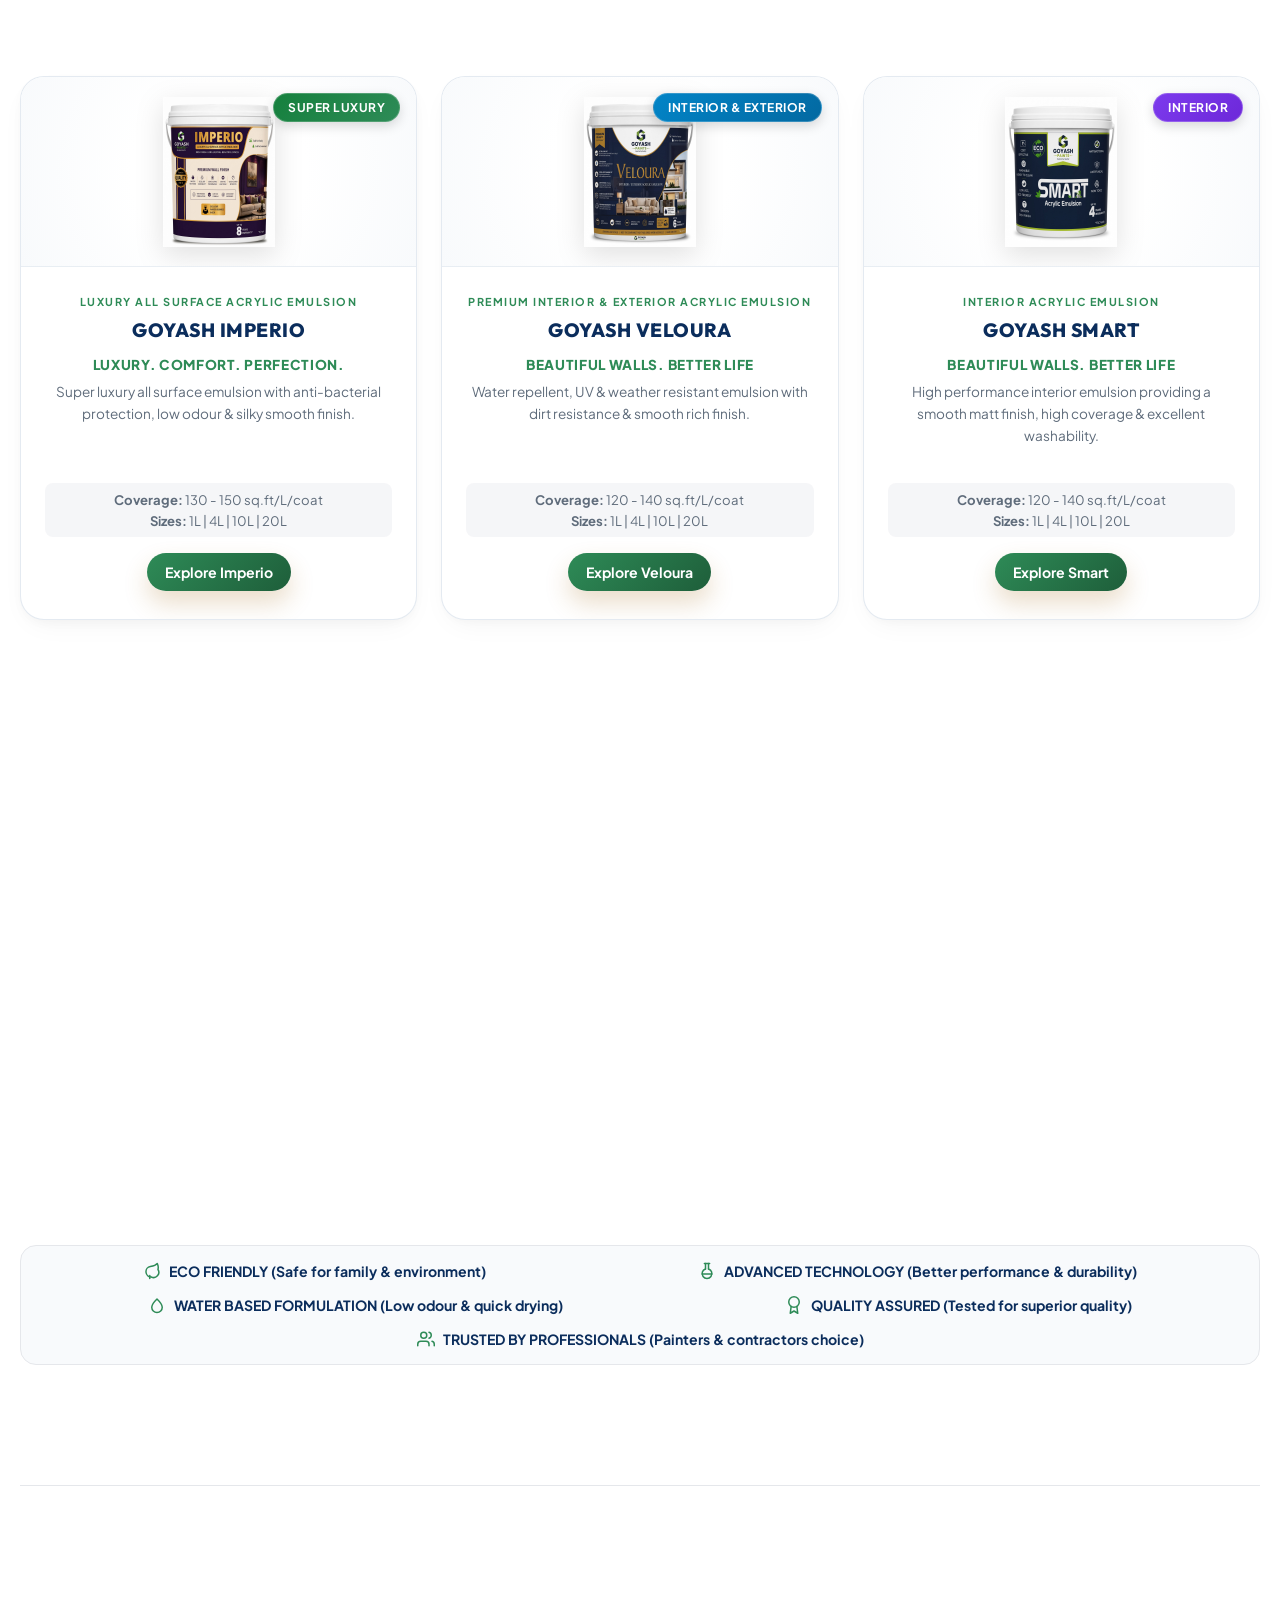
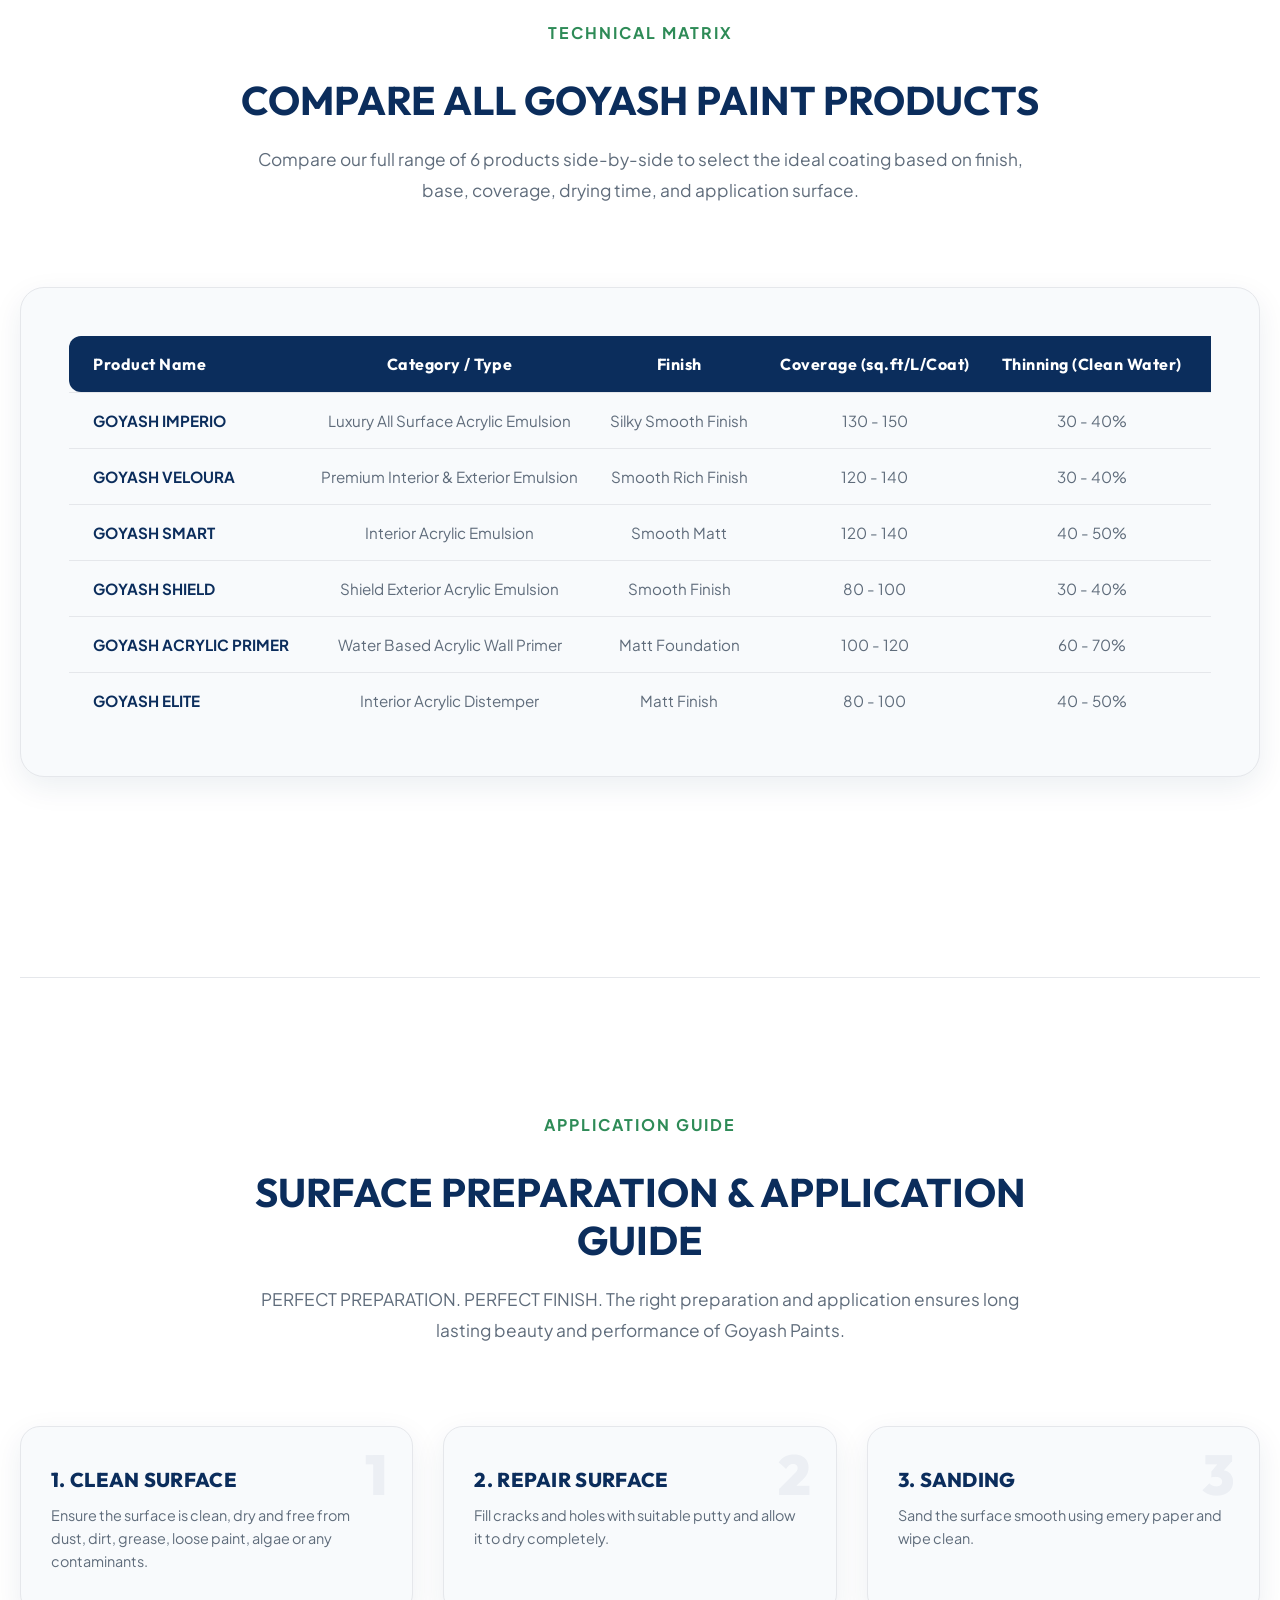
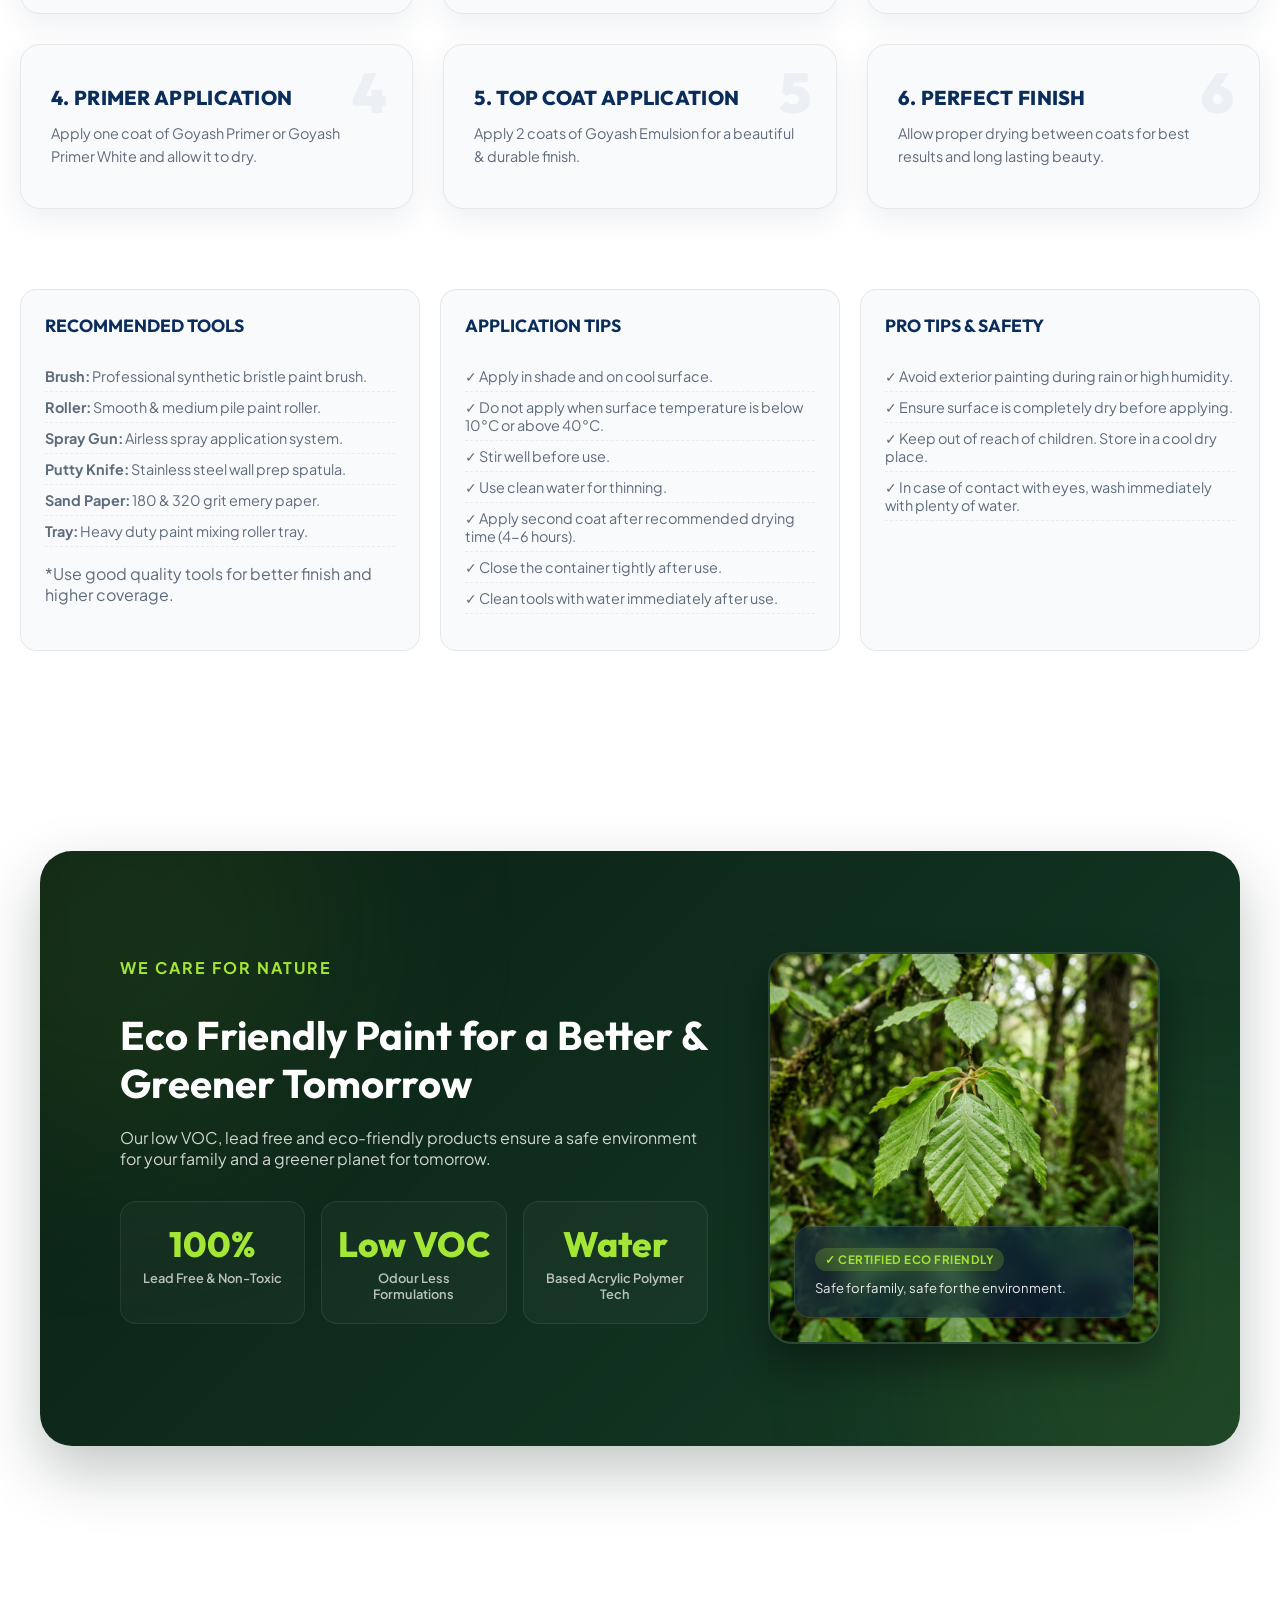
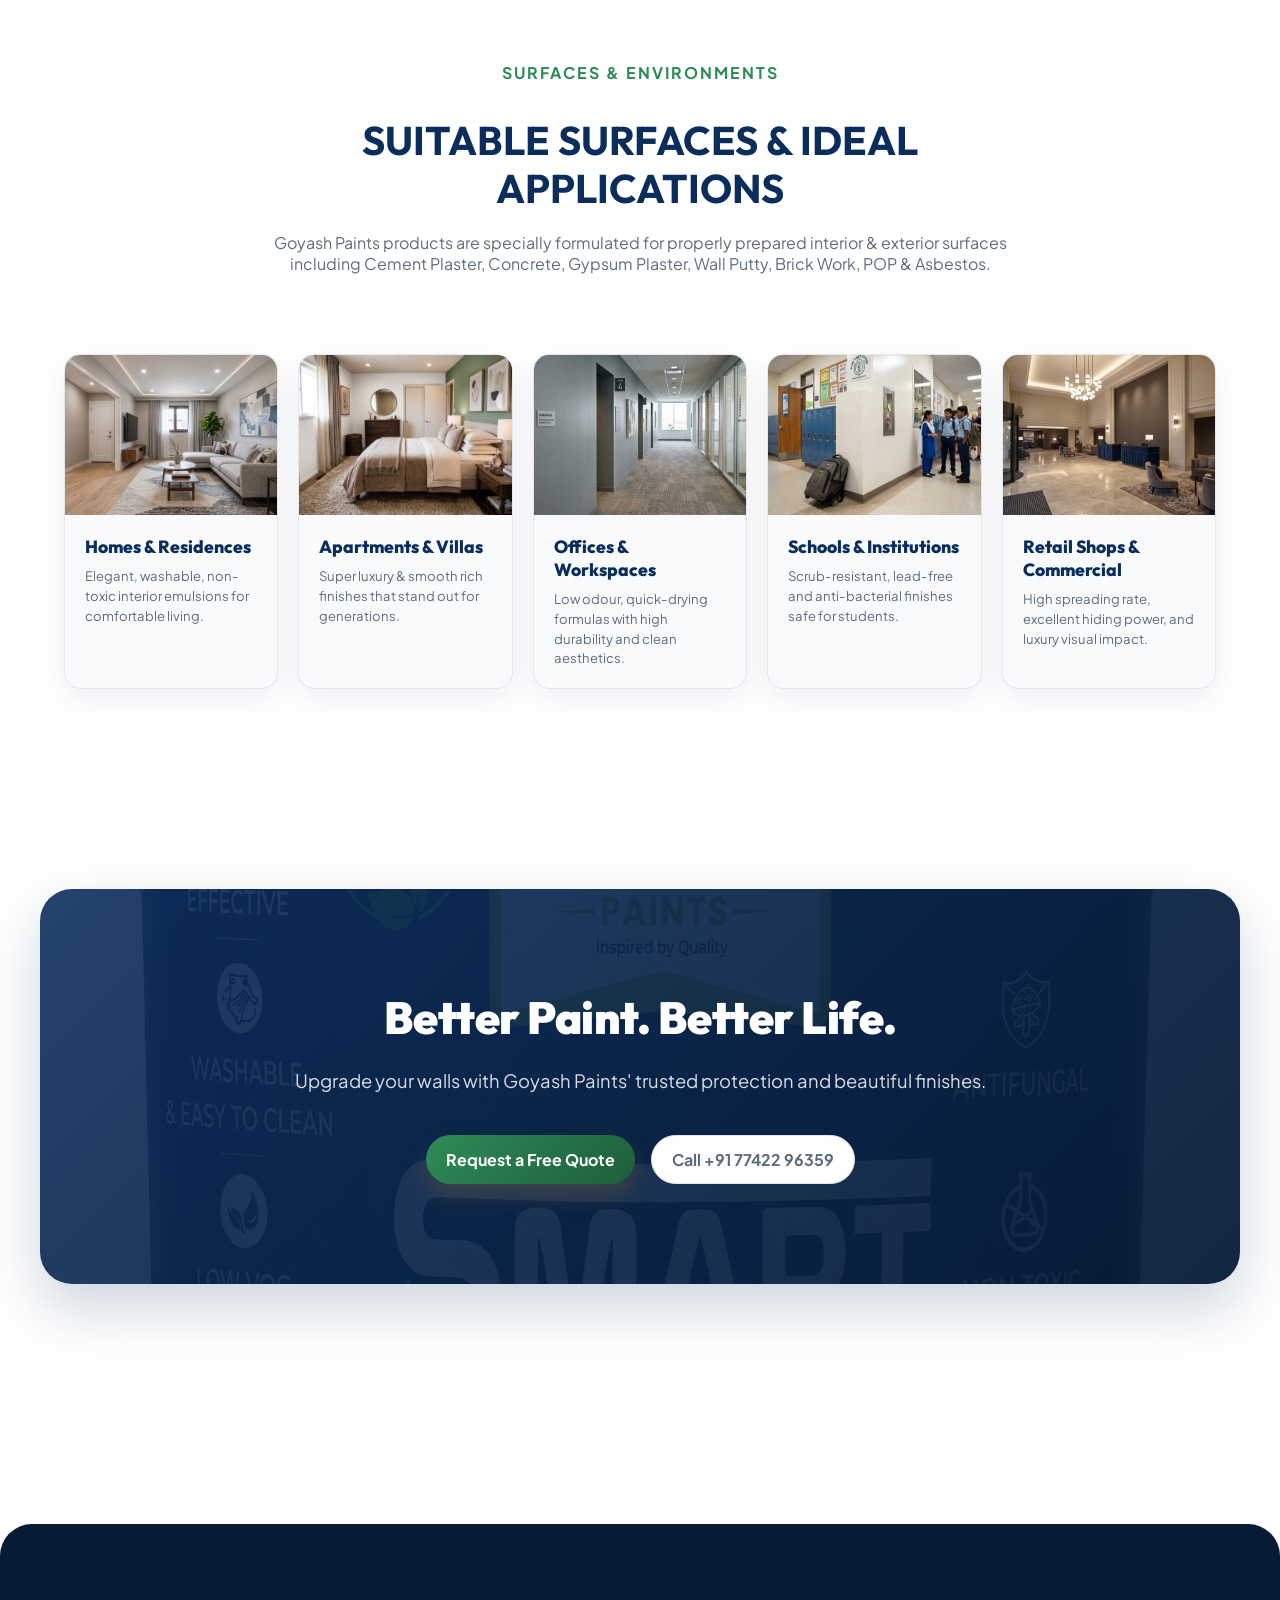
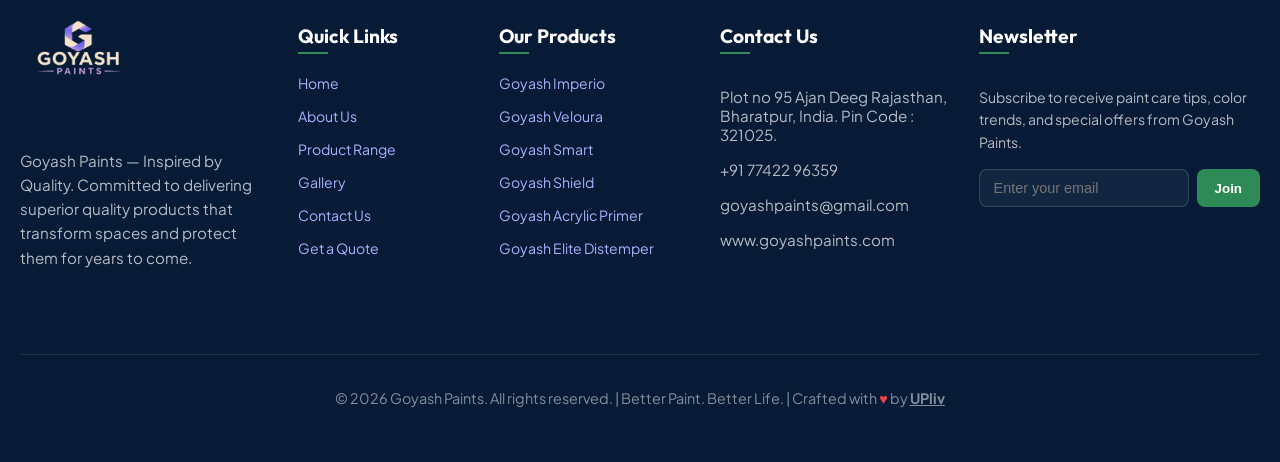
==== commit dc8a89ac: "Add mobile toggle navigation button and responsive menu drawer across all pages" ====
--- a/index.html
+++ b/index.html
@@ -123,6 +123,13 @@
           <a href="index.html" class="nav-logo" aria-label="Goyash Paints Home">
             <img src="original-logo.jpeg" alt="Goyash Paints Logo" class="logo-img" />
           </a>
+
+          <button class="nav-toggle" id="nav-toggle" aria-label="Toggle Navigation Menu" aria-expanded="false">
+            <span class="hamburger-bar"></span>
+            <span class="hamburger-bar"></span>
+            <span class="hamburger-bar"></span>
+          </button>
+
           <ul class="nav-menu">
             <li><a href="index.html" class="active">Home</a></li>
             <li><a href="about.html">About</a></li>
--- a/styles.css
+++ b/styles.css
@@ -555,6 +555,56 @@
   display: flex;
   align-items: center;
   justify-content: space-between;
+  position: relative;
+}
+
+/* ── Mobile Navigation Toggle Button ── */
+.nav-toggle {
+  display: none;
+  flex-direction: column;
+  justify-content: center;
+  align-items: center;
+  gap: 5px;
+  width: 42px;
+  height: 42px;
+  padding: 0;
+  border-radius: 12px;
+  background: rgba(11, 45, 92, 0.05);
+  border: 1px solid rgba(11, 45, 92, 0.12);
+  cursor: pointer;
+  z-index: 1001;
+  transition: all 0.3s cubic-bezier(0.4, 0, 0.2, 1);
+}
+
+.hamburger-bar {
+  display: block;
+  width: 20px;
+  height: 2px;
+  background-color: var(--primary);
+  border-radius: 2px;
+  transition: all 0.3s cubic-bezier(0.4, 0, 0.2, 1);
+  transform-origin: center;
+}
+
+/* Animated Morphing X Close State */
+.nav-toggle.active {
+  background: rgba(13, 148, 136, 0.15);
+  border-color: rgba(13, 148, 136, 0.3);
+}
+
+.nav-toggle.active .hamburger-bar:nth-child(1) {
+  transform: translateY(7px) rotate(45deg);
+  background-color: #0d9488;
+}
+
+.nav-toggle.active .hamburger-bar:nth-child(2) {
+  opacity: 0;
+  transform: scaleX(0);
+}
+
+.nav-toggle.active .hamburger-bar:nth-child(3) {
+  transform: translateY(-7px) rotate(-45deg);
+  background-color: #0d9488;
 }
 
 .nav-logo {
@@ -621,6 +671,70 @@
 .nav-actions {
   display: flex;
   align-items: center;
+}
+
+/* Responsive Mobile Navigation Drawer */
+@media (max-width: 768px) {
+  .nav-toggle {
+    display: flex !important;
+  }
+
+  .nav-menu {
+    position: absolute;
+    top: calc(100% + 12px);
+    left: 0;
+    right: 0;
+    background: rgba(255, 255, 255, 0.98);
+    backdrop-filter: blur(20px);
+    -webkit-backdrop-filter: blur(20px);
+    padding: 16px 20px 22px;
+    border-radius: 20px;
+    border: 1px solid var(--border);
+    box-shadow: 0 20px 40px rgba(7, 17, 31, 0.15);
+    flex-direction: column;
+    gap: 6px;
+    transform: translateY(-12px);
+    opacity: 0;
+    visibility: hidden;
+    pointer-events: none;
+    transition: all 0.3s cubic-bezier(0.4, 0, 0.2, 1);
+    z-index: 999;
+  }
+
+  .nav-menu.active {
+    transform: translateY(0);
+    opacity: 1;
+    visibility: visible;
+    pointer-events: auto;
+  }
+
+  .nav-menu li {
+    width: 100%;
+  }
+
+  .nav-menu a {
+    display: flex;
+    align-items: center;
+    width: 100%;
+    padding: 11px 16px;
+    border-radius: 12px;
+    font-size: 0.95rem;
+    font-weight: 700;
+    color: #0f172a;
+    transition: all 0.2s ease;
+    box-sizing: border-box;
+  }
+
+  .nav-menu a:hover,
+  .nav-menu a.active {
+    background: rgba(13, 148, 136, 0.1);
+    color: #0d9488;
+    padding-left: 20px;
+  }
+
+  .nav-menu a::after {
+    display: none;
+  }
 }
 
 .btn-nav {
@@ -1702,6 +1816,7 @@
   padding: 18px 16px;
   border-bottom: 1px solid var(--border);
   font-size: 0.95rem;
+  white-space: nowrap;
 }
 
 .detailed-comparison-table th {
@@ -1864,11 +1979,33 @@
 
 @media (max-width: 768px) {
   .comparison-table-container {
-    padding: 24px;
-  }
-  .detailed-comparison-table th, .detailed-comparison-table td {
-    padding: 12px 10px;
-    font-size: 0.88rem;
+    padding: 12px 10px !important;
+    border-radius: 16px !important;
+  }
+  .table-responsive,
+  .p-tech-table-wrap {
+    overflow-x: auto !important;
+    display: block !important;
+    width: 100% !important;
+    border-radius: 12px;
+  }
+  .detailed-comparison-table,
+  .tech-spec-table {
+    width: auto !important;
+    min-width: 100% !important;
+  }
+  .detailed-comparison-table th, 
+  .detailed-comparison-table td,
+  .tech-spec-table th,
+  .tech-spec-table td {
+    padding: 8px 12px !important;
+    font-size: 0.78rem !important;
+    white-space: nowrap !important;
+    height: 36px !important;
+  }
+  .detailed-comparison-table th {
+    font-size: 0.8rem !important;
+    padding: 9px 12px !important;
   }
   .recommendation-grid {
     grid-template-columns: 1fr;
